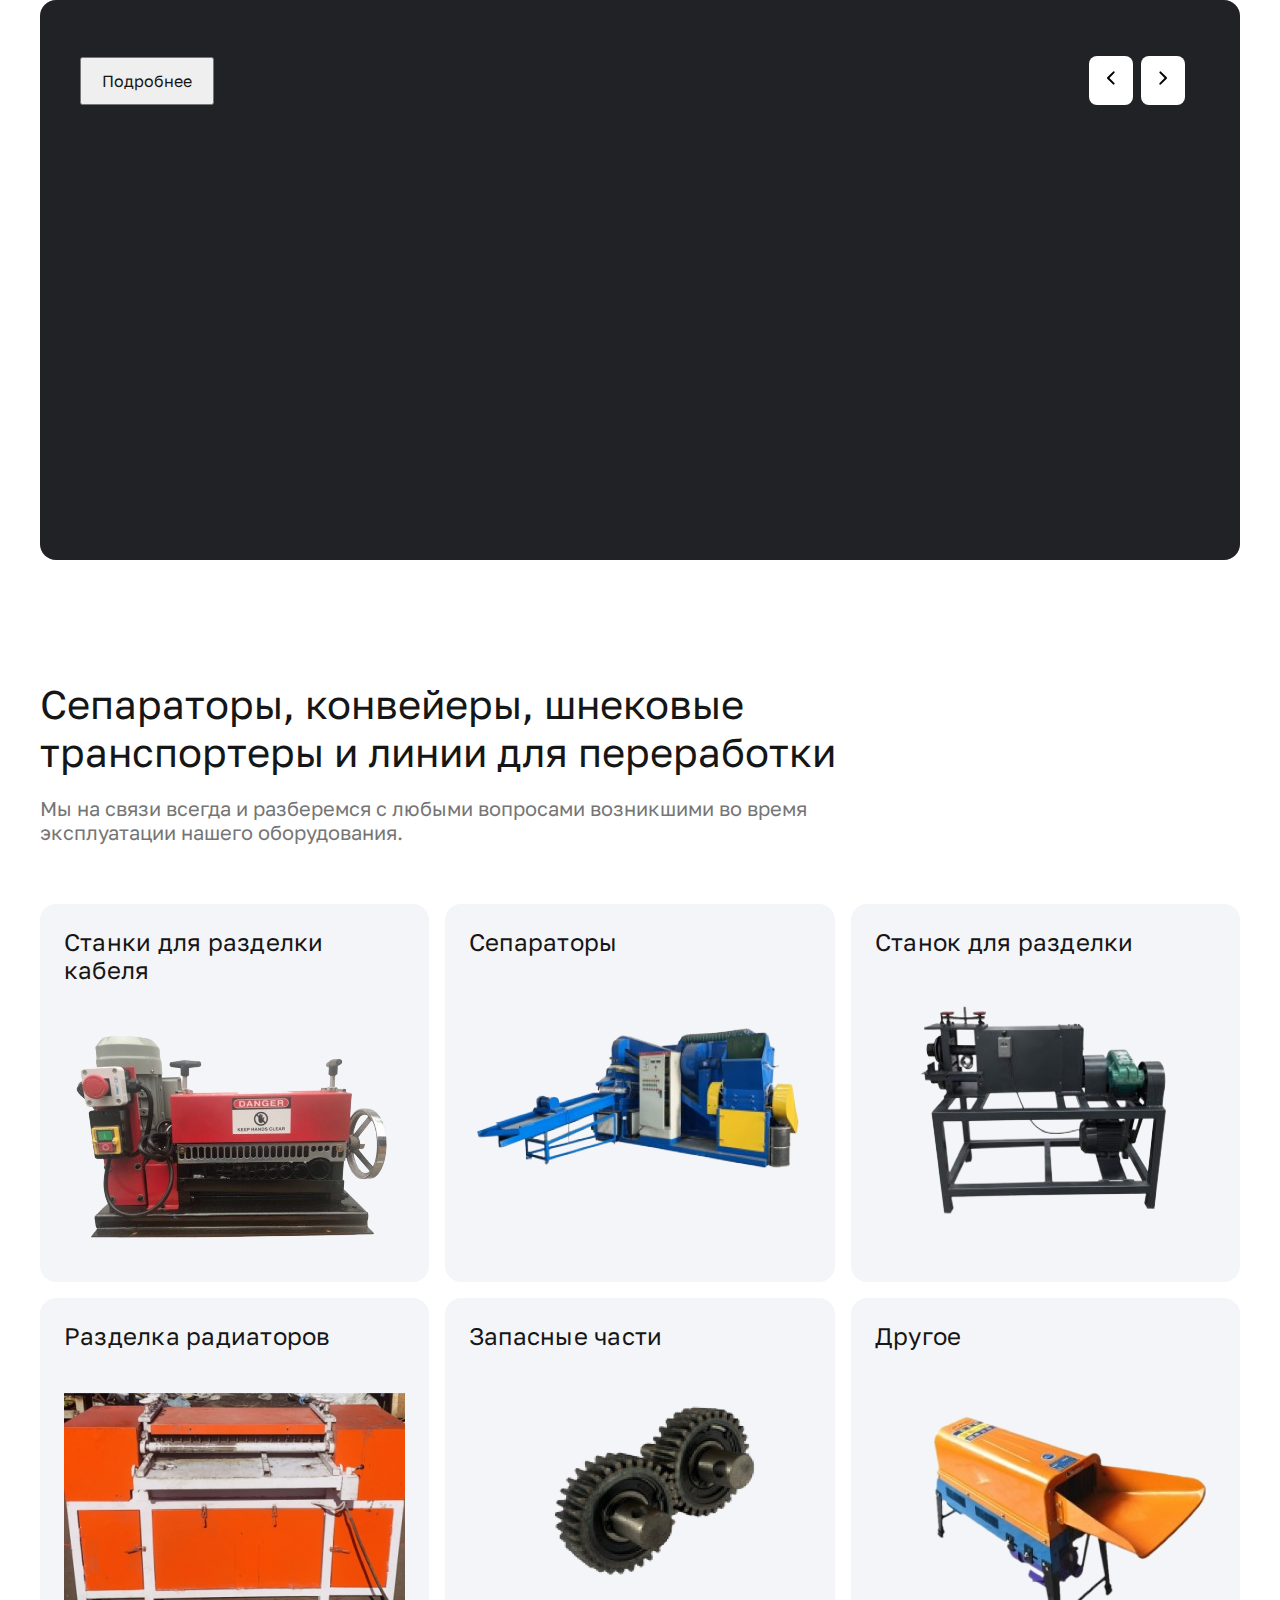
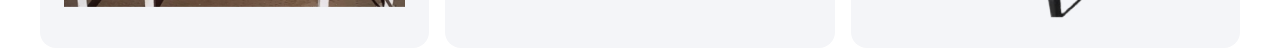
==== index.html @ 278b6eb1 "add banner and cards section" ====
<!DOCTYPE html>
<html lang="en">
  <head>
    <meta charset="UTF-8" />
    <meta name="viewport" content="width=device-width, initial-scale=1.0" />
    <link rel="stylesheet" href="./css/style.css" />
    <link
      rel="stylesheet"
      href="https://cdnjs.cloudflare.com/ajax/libs/OwlCarousel2/2.3.4/assets/owl.carousel.min.css"
      integrity="sha512-tS3S5qG0BlhnQROyJXvNjeEM4UpMXHrQfTGmbQ1gKmelCxlSEBUaxhRBj/EFTzpbP4RVSrpEikbmdJobCvhE3g=="
      crossorigin="anonymous"
      referrerpolicy="no-referrer"
    />
    <link
      rel="stylesheet"
      href="https://cdnjs.cloudflare.com/ajax/libs/OwlCarousel2/2.3.4/assets/owl.theme.default.min.css"
      integrity="sha512-sMXtMNL1zRzolHYKEujM2AqCLUR9F2C4/05cdbxjjLSRvMQIciEPCQZo++nk7go3BtSuK9kfa/s+a4f4i5pLkw=="
      crossorigin="anonymous"
      referrerpolicy="no-referrer"
    />
    <title>okoprom</title>
  </head>
  <body>
    <header></header>
    <main>
      <section>
        <div class="main_sections">
          <div class="container">
            <div class="main_section_parent">
              <div class="owl-carousel">
                <div class="main_section">
                  <div class="flex">
                    <div class="main_section_info">
                      <h1>Новый зверь для всех типов кабелей</h1>
                      <div class="diameter">
                        <p>Диаметр обработки</p>
                        <p>от 1,5 до 130мм</p>
                      </div>
                      <div class="dimension">
                        <p>Размеры</p>
                        <p>90*68*120 см</p>
                      </div>
                      <div class="power">
                        <p>Мощность</p>
                        <p>3 кВт 380 В</p>
                      </div>
                    </div>
                    <h2>209 000 ₽</h2>
                  </div>
                  <div class="main_section_img">
                    <img
                      src="./images/product/1280/4815img_3205-1960-2 1.png"
                      alt=""
                    />
                  </div>
                </div>
                <div class="main_section">
                  <div class="flex">
                    <div class="main_section_info">
                      <h1>Новый зверь для всех типов кабелей</h1>
                      <div class="diameter">
                        <p>Диаметр обработки</p>
                        <p>от 1,5 до 130мм</p>
                      </div>
                      <div class="dimension">
                        <p>Размеры</p>
                        <p>90*68*120 см</p>
                      </div>
                      <div class="power">
                        <p>Мощность</p>
                        <p>3 кВт 380 В</p>
                      </div>
                    </div>
                    <h2>209 000 ₽</h2>
                  </div>
                  <div class="main_section_img">
                    <img
                      src="./images/product/1280/4815img_3205-1960-2 1.png"
                      alt=""
                    />
                  </div>
                </div>
              </div>
              <div class="details">
                <div class="detail_btn1">
                  <button class="btn1">Подробнее</button>
                </div>
                <div class="detiail_btn2">
                  <button id="to_left" class="btn2">
                    <svg
                      xmlns="http://www.w3.org/2000/svg"
                      width="24"
                      height="24"
                      viewBox="0 0 24 24"
                    >
                      <g fill="none" fill-rule="evenodd">
                        <path
                          d="M24 0v24H0V0zM12.593 23.258l-.011.002l-.071.035l-.02.004l-.014-.004l-.071-.035c-.01-.004-.019-.001-.024.005l-.004.01l-.017.428l.005.02l.01.013l.104.074l.015.004l.012-.004l.104-.074l.012-.016l.004-.017l-.017-.427c-.002-.01-.009-.017-.017-.018m.265-.113l-.013.002l-.185.093l-.01.01l-.003.011l.018.43l.005.012l.008.007l.201.093c.012.004.023 0 .029-.008l.004-.014l-.034-.614c-.003-.012-.01-.02-.02-.022m-.715.002a.023.023 0 0 0-.027.006l-.006.014l-.034.614c0 .012.007.02.017.024l.015-.002l.201-.093l.01-.008l.004-.011l.017-.43l-.003-.012l-.01-.01z"
                        />
                        <path
                          fill="currentColor"
                          d="M8.293 12.707a1 1 0 0 1 0-1.414l5.657-5.657a1 1 0 1 1 1.414 1.414L10.414 12l4.95 4.95a1 1 0 0 1-1.414 1.414z"
                        />
                      </g>
                    </svg>
                  </button>
                  <button id="to_right" class="btn2">
                    <svg
                      xmlns="http://www.w3.org/2000/svg"
                      width="24"
                      height="24"
                      viewBox="0 0 24 24"
                    >
                      <g fill="none" fill-rule="evenodd">
                        <path
                          d="M24 0v24H0V0zM12.593 23.258l-.011.002l-.071.035l-.02.004l-.014-.004l-.071-.035c-.01-.004-.019-.001-.024.005l-.004.01l-.017.428l.005.02l.01.013l.104.074l.015.004l.012-.004l.104-.074l.012-.016l.004-.017l-.017-.427c-.002-.01-.009-.017-.017-.018m.265-.113l-.013.002l-.185.093l-.01.01l-.003.011l.018.43l.005.012l.008.007l.201.093c.012.004.023 0 .029-.008l.004-.014l-.034-.614c-.003-.012-.01-.02-.02-.022m-.715.002a.023.023 0 0 0-.027.006l-.006.014l-.034.614c0 .012.007.02.017.024l.015-.002l.201-.093l.01-.008l.004-.011l.017-.43l-.003-.012l-.01-.01z"
                        />
                        <path
                          fill="currentColor"
                          d="M15.707 11.293a1 1 0 0 1 0 1.414l-5.657 5.657a1 1 0 1 1-1.414-1.414l4.95-4.95l-4.95-4.95a1 1 0 0 1 1.414-1.414z"
                        />
                      </g>
                    </svg>
                  </button>
                </div>
              </div>
            </div>
          </div>
        </div>
      </section>
      <section>
        <div class="products_section">
          <div class="container">
            <div class="product_section">
              <div class="product_title">
                <h1>
                  Сепараторы, конвейеры, шнековые транспортеры и линии
                  для переработки
                </h1>
                <p>
                  Мы на связи всегда и разберемся с любыми вопросами возникшими
                  во время эксплуатации нашего оборудования.
                </p>
              </div>
              <div class="product_cards">
                <div class="product_card">
                  <h3>Станки для разделки кабеля</h3>
                  <img
                    src="./images/product-img1/1280/4815img_3205-1960 2.png"
                    alt=""
                  />
                </div>
                <div class="product_card">
                  <h3>Сепараторы</h3>
                  <div>
                    <img
                      src="./images/producr2img/1280/4815img_3205-1960 2.png"
                      alt=""
                    />
                  </div>
                </div>
                <div class="product_card">
                  <h3>Станок для разделки</h3>
                  <img
                    src="./images/product-img3/1280/4815img_3205-1960 2.png"
                    alt=""
                  />
                </div>
                <div class="product_card">
                  <h3>Разделка радиаторов</h3>
                  <img
                    src="./images/product-img4/1280/4815img_3205-1960 2.png"
                    alt=""
                  />
                </div>
                <div class="product_card">
                  <h3>Запасные части</h3>
                  <img
                    src="./images/product-img5/1280/4815img_3205-1960 2.png"
                    alt=""
                  />
                </div>
                <div class="product_card">
                  <h3>Другое</h3>
                  <img
                    src="./images/product-img6/1280/4815img_3205-1960 2.png"
                    alt=""
                  />
                </div>
              </div>
            </div>
          </div>
        </div>
      </section>
    </main>
    <footer></footer>
    <script src="./js/main.js"></script>
    <script
      src="https://cdnjs.cloudflare.com/ajax/libs/jquery/3.7.1/jquery.min.js"
      integrity="sha512-v2CJ7UaYy4JwqLDIrZUI/4hqeoQieOmAZNXBeQyjo21dadnwR+8ZaIJVT8EE2iyI61OV8e6M8PP2/4hpQINQ/g=="
      crossorigin="anonymous"
      referrerpolicy="no-referrer"
    ></script>

    <script
      src="https://cdnjs.cloudflare.com/ajax/libs/OwlCarousel2/2.3.4/owl.carousel.min.js"
      integrity="sha512-bPs7Ae6pVvhOSiIcyUClR7/q2OAsRiovw4vAkX+zJbw3ShAeeqezq50RIIcIURq7Oa20rW2n2q+fyXBNcU9lrw=="
      crossorigin="anonymous"
      referrerpolicy="no-referrer"
    ></script>

    <script>
      $(document).ready(function () {
        var owl = $(".owl-carousel");
        owl.owlCarousel({
          items: 1,
          loop: true,
          margin: 50,
          // autoplay: true,
          autoplayTimeout: 3000,
          autoplayHoverPause: true,
          fluidSpeed: true,
          smartSpeed: 2000,
          dots: false,
        });

        $("#to_left").click(function () {
          owl.trigger("prev.owl.carousel");
        });
        $("#to_right").click(function () {
          owl.trigger("next.owl.carousel");
        });
      });
    </script>
  </body>
</html>
---- css/style.css ----
@font-face {
  font-family: Golos;
  src: url("../fonts/GolosText-Regular.ttf");
}

* {
  padding: 0;
  margin: 0;
  box-sizing: border-box;
  font-family: Golos;
}

.container {
  max-width: 1240px;
  padding: 0 20px;
  margin: 0 auto;
}
button {
  cursor: pointer;
}
.main_section_parent {
  height: 560px;
  flex-shrink: 0;
  border-radius: 16px;
  background: var(--Background-Black, #202226);
  padding: 16px;
}
.main_section {
  display: flex;
  gap: 12px;
  justify-content: space-between;
}
.main_section_info {
  width: 450px;
  border-bottom: 1px solid #36383c;
}
.main_section_img {
  width: 576px;
  height: 420px;
  flex-shrink: 0;
  border-radius: 12px;
  background: var(--Background-White, #fff);
  display: flex;
  align-items: center;
  justify-content: center;
}
.main_section_info h1 {
  color: var(--Text-White, #fff);
  font-family: Golos;
  font-size: 40px;
  font-style: normal;
  font-weight: 400;
  line-height: 48px;
  margin-bottom: 32px;
}
.main_section_info p {
  color: var(--text-gray-dark-bg, #9f9f9f);
  font-family: Golos;
  font-size: 16px;
  font-style: normal;
  font-weight: 400;
  line-height: 20px;
}
.diameter {
  display: flex;
  justify-content: space-between;
  border-bottom: 1px solid #36383c;
  padding-bottom: 12px;
  padding-top: 12px;
}
.dimension {
  display: flex;
  justify-content: space-between;
  border-bottom: 1px solid #36383c;
  padding-bottom: 12px;
  padding-top: 12px;
}
.power {
  display: flex;
  justify-content: space-between;
  border-bottom: 1px solid #36383c;
  padding-bottom: 12px;
  padding-top: 12px;
}

.flex {
  width: 576px;
  padding-left: 24px;
}

.main_section h2 {
  border-bottom: 1px solid #36383c;
  color: #fff;
  font-feature-settings: "liga" off;
  font-family: Golos;
  font-size: 24px;
  font-style: normal;
  font-weight: 400;
  line-height: 28px;
  letter-spacing: 0.24px;
  margin-top: 88px;
  padding-bottom: 32px;
}
.details {
  display: flex;
  justify-content: space-between;
  align-items: center;
  margin-top: 40px;
}
.detail_btn1 {
  padding-left: 24px;
}
.btn1 {
  padding: 12px 20px;
  color: var(--Text-Black, #161616);
  font-family: Golos;
  font-size: 16px;
  font-style: normal;
  font-weight: 400;
  line-height: 20px;
}
.detiail_btn2 {
  display: flex;
  padding-right: 39px;
  gap: 8px;
}
.btn2 {
  padding: 10px;
  font-size: 24px;
  border-radius: 8px;
  background: var(--Background-White, #fff);
  border: none;
}
.product_title {
  width: 852px;
  margin-top: 120px;
}
.product_title h1 {
  color: var(--Text-Black, #161616);
  font-family: Golos;
  font-size: 40px;
  font-style: normal;
  font-weight: 400;
  line-height: 48px;
  padding-bottom: 20px;
}
.product_title p {
  color: var(--text-gray-light-bg, #757575);
  font-family: Golos;
  font-size: 20px;
  font-style: normal;
  font-weight: 400;
  line-height: 24px;
}
.product_cards {
  display: grid;
  grid-template-columns: 1fr 1fr 1fr;
  gap: 16px;
  margin-top: 60px;
}
.product_card {
  /* width: 389px; */
  /* height: 384px; */
  flex-shrink: 0;
  border-radius: 16px;
  background: var(--Background-Gray, #f4f5f8);
  padding: 24px;
}
.product_card h3 {
  color: var(--Text-Black, #161616);
  font-feature-settings: "liga" off;
  font-family: Golos;
  font-size: 24px;
  font-style: normal;
  font-weight: 400;
  line-height: 28px;
  letter-spacing: 0.24px;
  margin-bottom: 30px;
}
.product_card div {
  display: flex;
  justify-content: center;
  align-items: center;
}
@media (max-width: 1024px) {
  .container {
    width: 994px;
    margin: 0 auto;
  }
  .main_section_img {
    width: 320px;
    height: 388px;
    flex-shrink: 0;
  }
  .main_section_img img {
    width: 100%;
    padding: 90px 12px;
  }
  .product_card {
    /* width: 304px; */
    /* height: 356px; */
    flex-shrink: 0;
  }
  .product_card h3 {
    height: 100px;
  }
  .product_card img {
    width: 256px;

    /* height: 180px; */
    flex-shrink: 0;
  }
  .product_title {
    /* width: 624px; */
  }
}
@media (max-width: 768px) {
  .container {
    width: 624px;
  }
  .main_section_parent {
    height: 916px;
    flex-shrink: 0;
  }
  .main_section {
    flex-direction: column-reverse;
  }
  .main_section_img {
    width: 100%;
    padding: 20px;
    flex-shrink: 0;
  }
  .main_section_img img {
    width: 100%;
  }
  .details {
    margin-top: 20px;
  }
  .product_cards {
    grid-template-columns: 1fr 1fr;
  }
  .product_title {
    width: 100%;
  }
}
@media (max-width: 576px) {
  .container {
    width: 100%;
  }
  .main_section_parent {
    height: 916px;
    flex-shrink: 0;
  }
  .main_section {
    flex-direction: column-reverse;
  }
  .main_section_img {
    width: 100%;
    padding: 20px;
    flex-shrink: 0;
  }
  .main_section_img img {
    width: 100%;
  }
  .details {
    margin-top: 20px;
  }
  .product_cards {
    grid-template-columns: 1fr 1fr;
  }
  .product_title {
    width: 100%;
  }
  .product_card {
    width: 100%;
  }
  .product_card h3 {
    flex-shrink: 0;
  }
  .product_card img {
    flex-shrink: 0;
    width: 75%;
  }
}
@media (max-width: 380px) {
  .product_cards {
    grid-template-columns: 1fr;
  }
  .product_card img {
    margin: 0 auto;
    display: block;
  }
  .product_title h1 {
    font-size: 24px;
    line-height: 28px;
  }
  .product_title p {
    font-size: 14px;
    line-height: 16px;
  }
  .main_section_info h1 {
    font-size: 24px;
    line-height: 28px;
  }
  .main_section_info p {
    font-size: 12px;
    line-height: 20px;
  }
  .main_section_parent {
    height: unset;
  }
  .flex {
    width: 100%;
    padding: 0;
  }
  .main_section_img {
    height: unset;
    padding: 8px;
  }
  .main_section_img img {
    padding: 0px;
  }
  .main_section_info {
    width: 100%;
  }
  .detail_btn1,
  .detiail_btn2 {
    padding: 0;
  }
  .detail_btn1 button {
    font-size: 14px;
  }
  .detail_btn2 svg {
    width: 14px;
    height: 14px;
  }
}
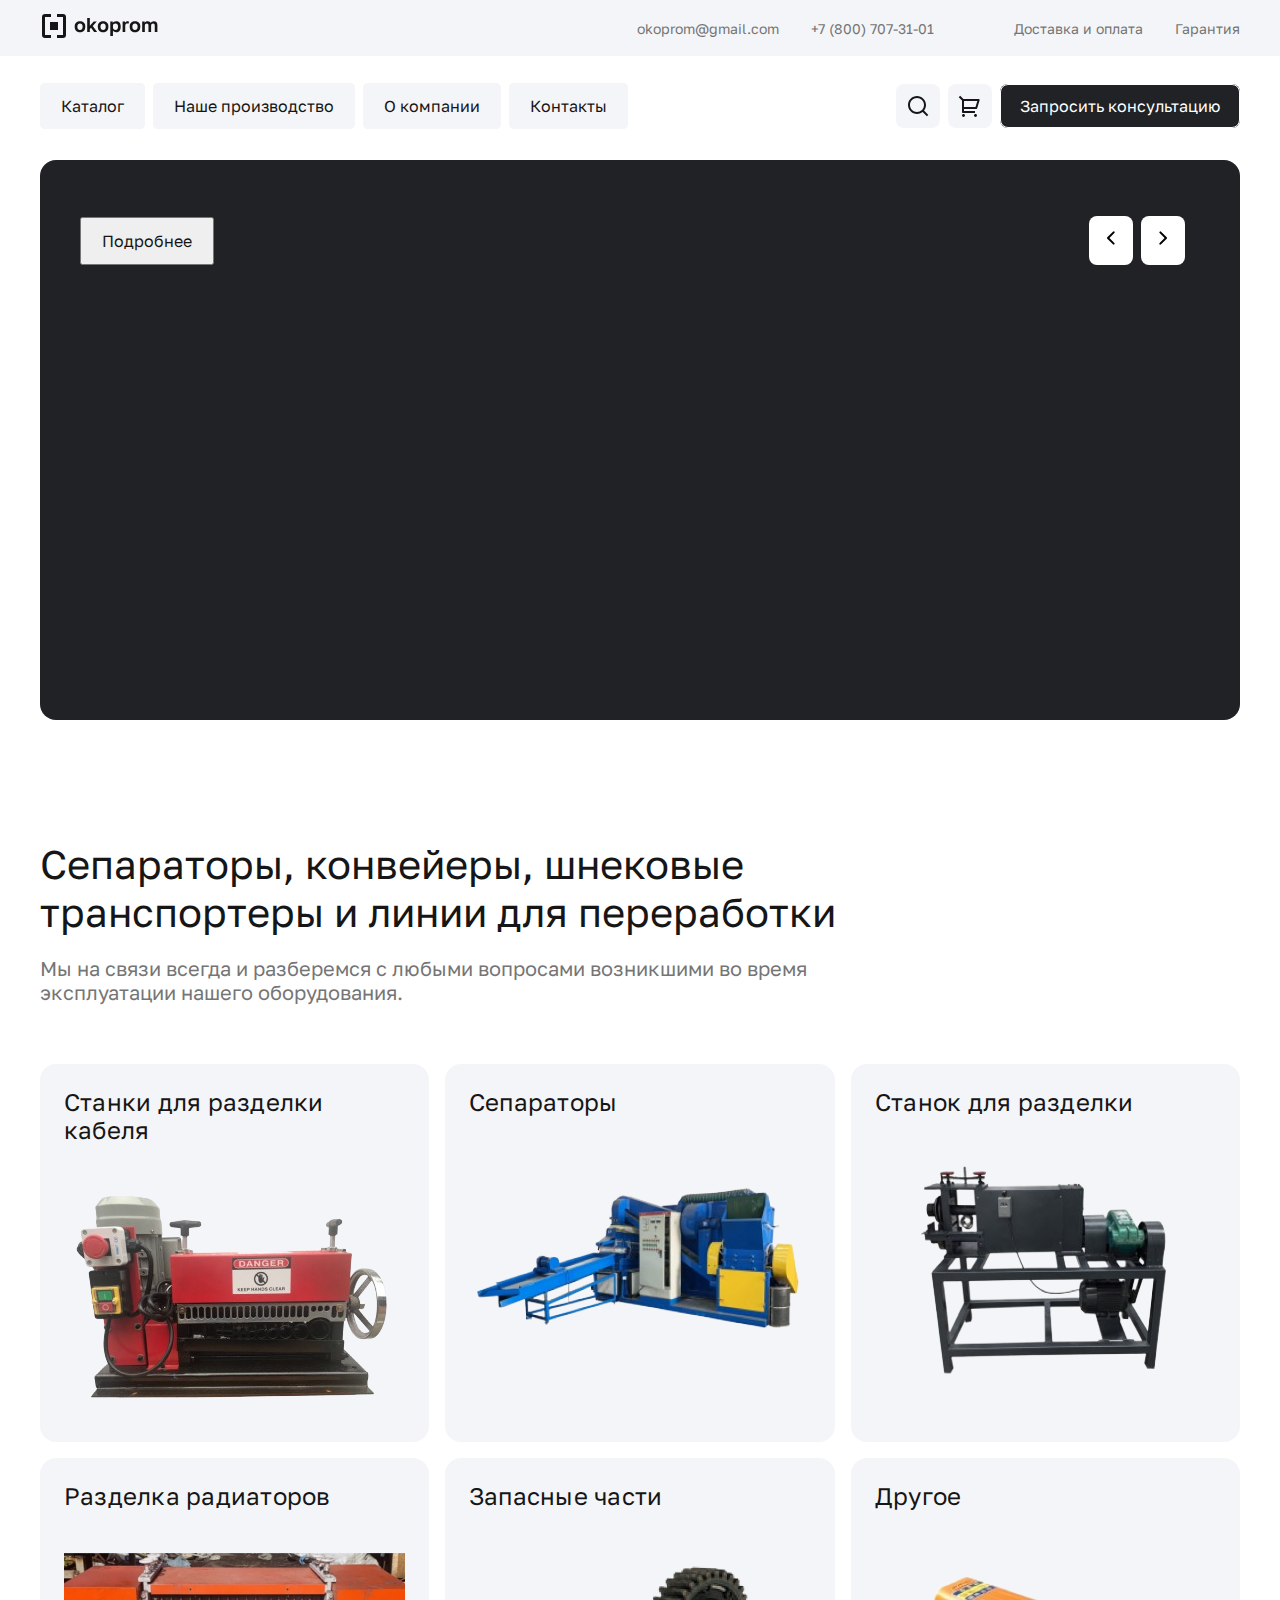
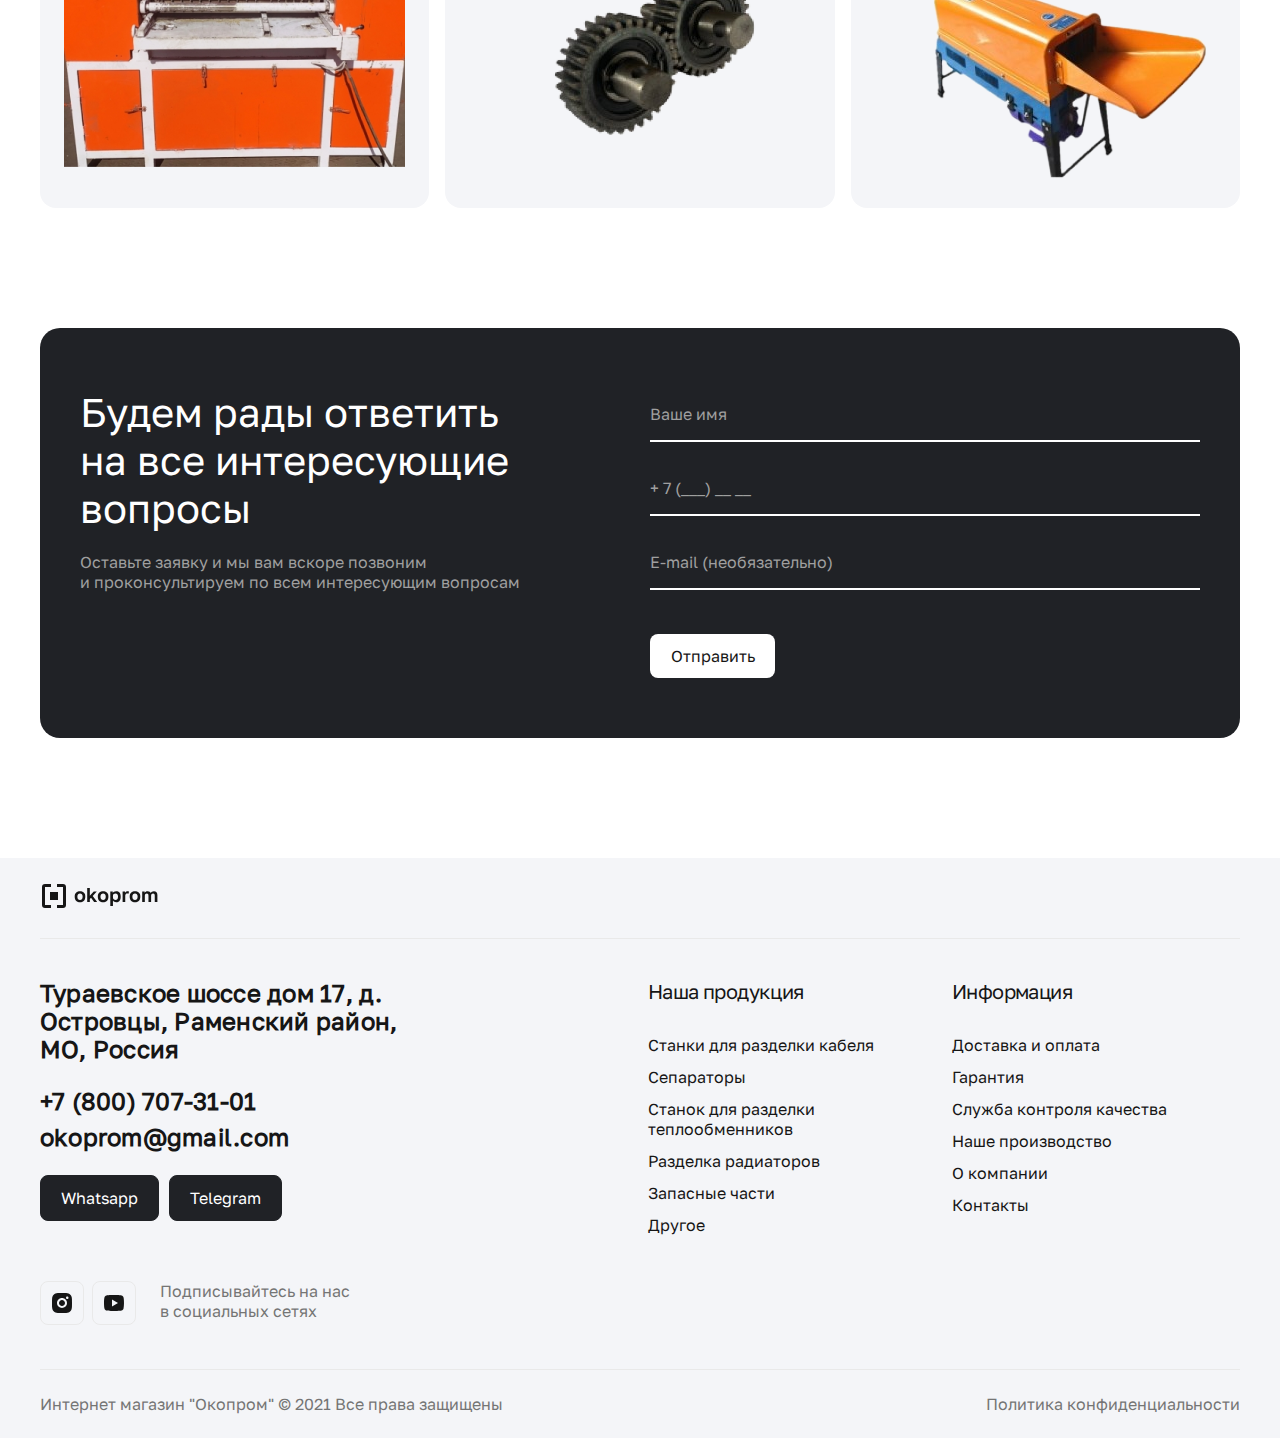
==== commit 606423cd: "add banner and cards section" ====
--- a/index.html
+++ b/index.html
@@ -21,7 +21,165 @@
     <title>okoprom</title>
   </head>
   <body>
-    <header></header>
+    <header>
+      <nav class="header-nav-top">
+        <div class="container">
+          <nav class="header-navTop-content">
+            <div class="header-nav-top-left">
+              <a href="./index.html"
+                ><img
+                  src="./images/header-and-footer-images/header-site-icon.svg"
+                  alt="Site Icon"
+              /></a>
+            </div>
+            <div class="header-nav-top-right">
+              <ul class="navTop-contacts-list">
+                <li class="navTop-listItem">
+                  <a href="./pages/contact.html" class="navTop-listItem-link"
+                    >okoprom@gmail.com</a
+                  >
+                </li>
+                <li class="navTop-listItem">
+                  <a href="./pages/contact.html" class="navTop-listItem-link"
+                    >+7 (800) 707-31-01</a
+                  >
+                </li>
+              </ul>
+              <ul class="navTop-delivery-list">
+                <li class="navTop-listItem">
+                  <a
+                    href="./pages/delivery.html"
+                    class="navTop-listItem-link navTop-listItem-link-respon"
+                    >Доставка и оплата</a
+                  >
+                </li>
+                <li class="navTop-listItem">
+                  <a
+                    href="./pages/garantuee.html"
+                    class="navTop-listItem-link navTop-listItem-link-respon"
+                    >Гарантия</a
+                  >
+                </li>
+              </ul>
+            </div>
+          </nav>
+        </div>
+      </nav>
+      <ul class="navTop-delivery-list-change">
+        <li class="navTop-listItem">
+          <a
+            href="./pages/delivery.html"
+            class="navTop-listItem-link navTop-listItem-link-respon"
+            >Доставка и оплата</a
+          >
+        </li>
+        <li class="navTop-listItem">
+          <a
+            href="./pages/garantuee.html"
+            class="navTop-listItem-link navTop-listItem-link-respon"
+            >Гарантия</a
+          >
+        </li>
+      </ul>
+      <nav class="header-nav-bottom">
+        <div class="container">
+          <nav class="header-navBottom-content">
+            <div class="navBottom-list">
+              <li class="navBottom-listItem">
+                <a href="./pages/catalog.html" class="navBottom-listItem-link"
+                  >Каталог</a
+                >
+              </li>
+              <li class="navBottom-listItem">
+                <a href="./pages/product.html" class="navBottom-listItem-link"
+                  >Наше производство</a
+                >
+              </li>
+              <li class="navBottom-listItem">
+                <a href="./pages/about.html" class="navBottom-listItem-link"
+                  >О компании</a
+                >
+              </li>
+              <li class="navBottom-listItem">
+                <a href="./pages/contact.html" class="navBottom-listItem-link"
+                  >Контакты</a
+                >
+              </li>
+            </div>
+            <div class="header-nav-bottom-right">
+              <div class="header-bottom-icon">
+                <svg
+                  width="24"
+                  height="24"
+                  viewBox="0 0 24 24"
+                  fill="none"
+                  xmlns="http://www.w3.org/2000/svg"
+                >
+                  <g clip-path="url(#clip0_7606_385)">
+                    <path
+                      d="M18.031 16.617L22.314 20.899L20.899 22.314L16.617 18.031C15.0237 19.3082 13.042 20.0029 11 20C6.032 20 2 15.968 2 11C2 6.032 6.032 2 11 2C15.968 2 20 6.032 20 11C20.0029 13.042 19.3082 15.0237 18.031 16.617ZM16.025 15.875C17.2941 14.5699 18.0029 12.8204 18 11C18 7.132 14.867 4 11 4C7.132 4 4 7.132 4 11C4 14.867 7.132 18 11 18C12.8204 18.0029 14.5699 17.2941 15.875 16.025L16.025 15.875Z"
+                      fill="#161616"
+                    />
+                  </g>
+                  <defs>
+                    <clipPath id="clip0_7606_385">
+                      <rect width="24" height="24" fill="white" />
+                    </clipPath>
+                  </defs>
+                </svg>
+              </div>
+              <div class="header-bottom-icon">
+                <svg
+                  width="24"
+                  height="24"
+                  viewBox="0 0 24 24"
+                  fill="none"
+                  xmlns="http://www.w3.org/2000/svg"
+                >
+                  <g clip-path="url(#clip0_7606_380)">
+                    <path
+                      d="M3.99984 6.41481L0.756836 3.17281L2.17184 1.75781L5.41384 5.00081H20.6558C20.8117 5.0008 20.9654 5.03723 21.1047 5.10718C21.244 5.17713 21.365 5.27868 21.4581 5.40371C21.5511 5.52874 21.6137 5.6738 21.6407 5.8273C21.6678 5.9808 21.6586 6.1385 21.6138 6.28781L19.2138 14.2878C19.1521 14.4939 19.0255 14.6746 18.853 14.803C18.6804 14.9315 18.471 15.0008 18.2558 15.0008H5.99984V17.0008H16.9998V19.0008H4.99984C4.73462 19.0008 4.48027 18.8955 4.29273 18.7079C4.10519 18.5204 3.99984 18.266 3.99984 18.0008V6.41481ZM5.99984 7.00081V13.0008H17.5118L19.3118 7.00081H5.99984ZM5.49984 23.0008C5.10201 23.0008 4.72048 22.8428 4.43918 22.5615C4.15787 22.2802 3.99984 21.8986 3.99984 21.5008C3.99984 21.103 4.15787 20.7215 4.43918 20.4402C4.72048 20.1588 5.10201 20.0008 5.49984 20.0008C5.89766 20.0008 6.27919 20.1588 6.5605 20.4402C6.8418 20.7215 6.99984 21.103 6.99984 21.5008C6.99984 21.8986 6.8418 22.2802 6.5605 22.5615C6.27919 22.8428 5.89766 23.0008 5.49984 23.0008ZM17.4998 23.0008C17.102 23.0008 16.7205 22.8428 16.4392 22.5615C16.1579 22.2802 15.9998 21.8986 15.9998 21.5008C15.9998 21.103 16.1579 20.7215 16.4392 20.4402C16.7205 20.1588 17.102 20.0008 17.4998 20.0008C17.8977 20.0008 18.2792 20.1588 18.5605 20.4402C18.8418 20.7215 18.9998 21.103 18.9998 21.5008C18.9998 21.8986 18.8418 22.2802 18.5605 22.5615C18.2792 22.8428 17.8977 23.0008 17.4998 23.0008Z"
+                      fill="#161616"
+                    />
+                  </g>
+                  <defs>
+                    <clipPath id="clip0_7606_380">
+                      <rect width="24" height="24" fill="white" />
+                    </clipPath>
+                  </defs>
+                </svg>
+              </div>
+              <div class="oddelno-btn">
+                <a href="#" class="header-navBottom-link"
+                  >Запросить консультацию</a
+                >
+              </div>
+            </div>
+            <div class="menu-btn">
+              <svg
+                width="24"
+                height="24"
+                viewBox="0 0 24 24"
+                fill="none"
+                xmlns="http://www.w3.org/2000/svg"
+              >
+                <g clip-path="url(#clip0_7606_1771)">
+                  <path
+                    d="M3 4H21V6H3V4ZM3 11H21V13H3V11ZM3 18H21V20H3V18Z"
+                    fill="#161616"
+                  />
+                </g>
+                <defs>
+                  <clipPath id="clip0_7606_1771">
+                    <rect width="24" height="24" fill="white" />
+                  </clipPath>
+                </defs>
+              </svg>
+            </div>
+          </nav>
+        </div>
+      </nav>
+    </header>
     <main>
       <section>
         <div class="main_sections">
@@ -193,7 +351,203 @@
         </div>
       </section>
     </main>
-    <footer></footer>
+
+    <footer>
+      <div class="footer-top">
+        <div class="container">
+          <div class="footer-top-content">
+            <div class="footer-top-left">
+              <h1 class="footer-top-heading">
+                Будем рады ответить на все интересующие вопросы
+              </h1>
+              <p class="footer-top-desc">
+                Оставьте заявку и мы вам вскоре позвоним и проконсультируем по
+                всем интересующим вопросам
+              </p>
+            </div>
+            <form class="footer-top-right">
+              <input type="text" name="name" placeholder="Ваше имя" />
+              <input type="tel" name="phone" placeholder="+ 7 (___) __ __" />
+              <input
+                type="email"
+                name="email"
+                placeholder="E-mail (необязательно)"
+              />
+              <button class="footer-top-submitBtn">Отправить</button>
+            </form>
+          </div>
+        </div>
+      </div>
+      <div class="footer-bottom">
+        <div class="container">
+          <div class="footer-bottom-content">
+            <div class="footer-bottom-firstPart">
+              <img
+                src="./images/header-and-footer-images/footer-site-icon.svg"
+                alt="Site Icon"
+              />
+              <div class="footer-hr-line"></div>
+            </div>
+            <div class="footer-bottom-secondPart">
+              <div class="footer-bottom-secondPart-left">
+                <h3 class="footer-bottom-secondPart-adress">
+                  Тураевское шоссе дом 17, д. Островцы, Раменский район, МО,
+                  Россия
+                </h3>
+                <div class="footer-bottom-secondPart-contact">
+                  <p class="footer-bottom-secondPart-contact-content">
+                    +7 (800) 707-31-01
+                  </p>
+                  <p class="footer-bottom-secondPart-contact-content">
+                    okoprom@gmail.com
+                  </p>
+                </div>
+                <div class="footer-bottom-secondPart-massengers">
+                  <a
+                    href="https://web.whatsapp.com/"
+                    target="_blank"
+                    class="footer-bottom-massenger"
+                    >Whatsapp</a
+                  >
+                  <a
+                    href="https://telegram.org/"
+                    target="_blank"
+                    class="footer-bottom-massenger"
+                    >Telegram</a
+                  >
+                </div>
+                <div class="footer-bottom-secondPart-socials">
+                  <div class="footer-bottom-secondPart-socials-icons">
+                    <a href="https://www.instagram.com/">
+                      <img
+                        src="./images/header-and-footer-images/footer-instagram-icon.svg"
+                        alt="Footer Instagram Icon"
+                      />
+                    </a>
+                    <a href="https://www.youtube.com/">
+                      <img
+                        src="./images/header-and-footer-images/footer-youtube-icon.svg"
+                        alt="Footer Youtube Icon"
+                      />
+                    </a>
+                  </div>
+                  <p class="footer-bottom-secondPart-socials-desc">
+                    Подписывайтесь на нас <br />
+                    в социальных сетях
+                  </p>
+                </div>
+              </div>
+              <div class="footer-bottom-secondPart-right">
+                <ul class="footer-bottom-secondPart-right-list">
+                  <h3 class="footer-bottom-secondPart-right-listHeading">
+                    Наша продукция
+                  </h3>
+                  <li class="footer-bottom-secondPart-right-listItem">
+                    <a
+                      href=""
+                      class="footer-bottom-secondPart-right-listItem-link"
+                      >Станки для разделки кабеля</a
+                    >
+                  </li>
+                  <li class="footer-bottom-secondPart-right-listItem">
+                    <a
+                      href=""
+                      class="footer-bottom-secondPart-right-listItem-link"
+                      >Сепараторы</a
+                    >
+                  </li>
+                  <li class="footer-bottom-secondPart-right-listItem">
+                    <a
+                      href=""
+                      class="footer-bottom-secondPart-right-listItem-link"
+                      >Станок для разделки <br class="brin" />
+                      теплообменников</a
+                    >
+                  </li>
+                  <li class="footer-bottom-secondPart-right-listItem">
+                    <a
+                      href=""
+                      class="footer-bottom-secondPart-right-listItem-link"
+                      >Разделка радиаторов</a
+                    >
+                  </li>
+                  <li class="footer-bottom-secondPart-right-listItem">
+                    <a
+                      href=""
+                      class="footer-bottom-secondPart-right-listItem-link"
+                      >Запасные части</a
+                    >
+                  </li>
+                  <li class="footer-bottom-secondPart-right-listItem">
+                    <a
+                      href=""
+                      class="footer-bottom-secondPart-right-listItem-link"
+                      >Другое</a
+                    >
+                  </li>
+                </ul>
+                <ul class="footer-bottom-secondPart-right-list">
+                  <h3 class="footer-bottom-secondPart-right-listHeading">
+                    Информация
+                  </h3>
+                  <li class="footer-bottom-secondPart-right-listItem">
+                    <a
+                      href="./pages/delivery.html"
+                      class="footer-bottom-secondPart-right-listItem-link"
+                      >Доставка и оплата</a
+                    >
+                  </li>
+                  <li class="footer-bottom-secondPart-right-listItem">
+                    <a
+                      href="./pages/garantuee.html"
+                      class="footer-bottom-secondPart-right-listItem-link"
+                      >Гарантия</a
+                    >
+                  </li>
+                  <li class="footer-bottom-secondPart-right-listItem">
+                    <a
+                      href="./pages/catalog.html"
+                      class="footer-bottom-secondPart-right-listItem-link"
+                      >Служба контроля качества</a
+                    >
+                  </li>
+                  <li class="footer-bottom-secondPart-right-listItem">
+                    <a
+                      href="./pages/product.html"
+                      class="footer-bottom-secondPart-right-listItem-link"
+                      >Наше производство</a
+                    >
+                  </li>
+                  <li class="footer-bottom-secondPart-right-listItem">
+                    <a
+                      href="./pages/about.html"
+                      class="footer-bottom-secondPart-right-listItem-link"
+                      >О компании</a
+                    >
+                  </li>
+                  <li class="footer-bottom-secondPart-right-listItem">
+                    <a
+                      href="./pages/contact.html"
+                      class="footer-bottom-secondPart-right-listItem-link"
+                      >Контакты</a
+                    >
+                  </li>
+                </ul>
+              </div>
+            </div>
+            <div class="footer-hr-line2"></div>
+            <div class="footer-bottom-lastPart">
+              <p class="footer-bottom-lastPart-content">
+                Интернет магазин "Окопром" © 2021 Все права защищены
+              </p>
+              <p class="footer-bottom-lastPart-content">
+                Политика конфиденциальности
+              </p>
+            </div>
+          </div>
+        </div>
+      </div>
+    </footer>
     <script src="./js/main.js"></script>
     <script
       src="https://cdnjs.cloudflare.com/ajax/libs/jquery/3.7.1/jquery.min.js"
--- a/css/style.css
+++ b/css/style.css
@@ -19,6 +19,7 @@
   cursor: pointer;
 }
 .main_section_parent {
+  margin-top: 32px;
   height: 560px;
   flex-shrink: 0;
   border-radius: 16px;
@@ -335,3 +336,574 @@
     height: 14px;
   }
 }
+/* HEADER ///////////////////////////////////////////////////////////////// */
+
+header {
+  position: relative;
+}
+
+.navTop-delivery-list-change {
+  display: none;
+}
+
+.header-nav-top {
+  position: fixed;
+  z-index: 100;
+  left: 0;
+  right: 0;
+  padding: 12px 0;
+  background: #f4f5f8;
+}
+
+.header-navTop-content {
+  display: flex;
+  justify-content: space-between;
+  align-items: center;
+  position: relative;
+}
+
+.header-nav-top-right {
+  display: flex;
+  gap: 80px;
+}
+
+.navTop-contacts-list {
+  list-style-type: none;
+  display: flex;
+  gap: 32px;
+}
+
+.navTop-delivery-list {
+  list-style-type: none;
+  display: flex;
+  gap: 32px;
+}
+
+.navTop-listItem-link {
+  color: #757575;
+  font-size: 14px;
+  font-weight: 400;
+  line-height: 16px;
+  text-decoration: none;
+}
+.navTop-listItem-link:hover {
+  color: #161616;
+  transition: 0.5s;
+}
+
+.header-nav-bottom {
+  padding-top: 84px;
+  transition: 0.2s;
+}
+
+.header-navBottom-content {
+  display: flex;
+  align-items: center;
+  justify-content: space-between;
+}
+
+.navBottom-list {
+  display: flex;
+  list-style-type: none;
+  gap: 8px;
+}
+
+.navBottom-listItem-link {
+  padding: 12px 20px;
+  background: #f4f5f8;
+  border-radius: 5px;
+  color: #161616;
+  font-size: 16px;
+  font-weight: 400;
+  line-height: 20px;
+  text-decoration: none;
+  border: 1px solid #f4f5f8;
+}
+.navBottom-listItem-link:hover {
+  border: 1px solid #161616;
+  color: black;
+  transition: 0.3s;
+}
+
+.header-nav-bottom-right {
+  display: flex;
+  align-items: center;
+  gap: 8px;
+}
+
+.header-bottom-icon {
+  padding: 10px 10px 6px 10px;
+  border-radius: 8px;
+  background: #f4f5f8;
+  cursor: pointer;
+}
+
+.header-navBottom-link {
+  padding: 11px 19px;
+  border-radius: 8px;
+  background: #202226;
+  text-decoration: none;
+  border: 1px solid #fff;
+  color: #fff;
+  font-size: 16px;
+  font-weight: 400;
+  line-height: 20px;
+}
+.header-navBottom-link:hover {
+  color: #202226;
+  background: #fff;
+  border: 1px solid #202226;
+  transition: 0.3s;
+}
+
+.menu-btn {
+  padding: 10px 10px 6px 10px;
+  border-radius: 8px;
+  background: #f4f5f8;
+  cursor: pointer;
+  display: none;
+}
+
+/* HEADER MEDIA QUERIES //////////////////////////////////////////// */
+
+@media (max-width: 1024px) {
+  .header-nav-bottom {
+    padding-top: 96px;
+  }
+
+  .header-navBottom-content {
+    flex-direction: column;
+    align-items: start;
+    gap: 20px;
+  }
+
+  .header-nav-top-right {
+    gap: 40px;
+  }
+}
+
+@media (max-width: 768px) {
+  .navTop-contacts-list {
+    flex-direction: column;
+    gap: 12px;
+  }
+
+  .navTop-delivery-list {
+    flex-direction: column;
+    gap: 12px;
+  }
+
+  .header-nav-top-right {
+    gap: 70px;
+  }
+
+  .header-nav-bottom {
+    padding-top: 116px;
+  }
+}
+
+@media (max-width: 624px) {
+  .menu-btn {
+    display: block;
+  }
+
+  .navBottom-list {
+    display: none;
+  }
+
+  .oddelno-btn {
+    display: none;
+  }
+
+  .navTop-delivery-list {
+    display: none;
+  }
+
+  .header-navBottom-content {
+    display: flex;
+    flex-direction: row;
+    align-items: center;
+    justify-content: space-between;
+  }
+
+  .menu-opened .navBottom-list {
+    width: 100%;
+    display: block;
+    display: flex;
+    align-items: center;
+    flex-direction: column;
+    gap: 40px;
+    position: absolute;
+    left: 0;
+    right: 0;
+    z-index: 10;
+    bottom: -280px;
+  }
+
+  .menu-opened .navTop-delivery-list-change {
+    width: 100%;
+    display: block;
+    display: flex;
+    flex-direction: column;
+    align-items: center;
+    gap: 40px;
+    position: absolute;
+    left: 0;
+    right: 0;
+    bottom: -400px;
+    list-style-type: none;
+  }
+
+  .menu-opened .navTop-listItem-link-respon {
+    padding: 12px 20px;
+    background: #f4f5f8;
+    border-radius: 5px;
+    color: #161616;
+    font-size: 16px;
+    font-weight: 400;
+    line-height: 20px;
+    text-decoration: none;
+    border: 1px solid #f4f5f8;
+  }
+  .menu-opened .navTop-listItem-link-respon:hover {
+    border: 1px solid #161616;
+    color: black;
+    transition: 0.3s;
+  }
+
+  .menu-opened .oddelno-btn {
+    display: block;
+    position: absolute;
+    margin: 0 auto;
+  }
+
+  .menu-opened .header-bottom-icon {
+    display: none;
+  }
+
+  .menu-opened .header-navBottom-link {
+    font-size: 14px;
+  }
+
+  .menu-opened .header-nav-bottom {
+    margin-bottom: 470px;
+  }
+}
+
+/* END HEADER ///////////////////////////////////////////////// */
+
+/* FOOTER //////////////////////////////////////////////////// */
+
+.footer-top {
+  margin: 120px 0;
+}
+
+.footer-top-content {
+  background: #202226;
+  border-radius: 20px;
+  padding: 60px 40px;
+  display: flex;
+  justify-content: space-between;
+}
+
+.footer-top-left {
+  max-width: 450px;
+  display: flex;
+  flex-direction: column;
+  gap: 20px;
+}
+
+.footer-top-right {
+  max-width: 550px;
+  width: 100%;
+  display: flex;
+  flex-direction: column;
+  gap: 20px;
+}
+
+.footer-top-heading {
+  color: #fff;
+  font-size: 40px;
+  font-weight: 400;
+  line-height: 48px;
+}
+
+.footer-top-desc {
+  color: #9f9f9f;
+  font-size: 16px;
+  font-weight: 400;
+  line-height: 20px;
+}
+
+.footer-top-right input {
+  width: 100%;
+  outline: none;
+  border: none;
+  border-bottom: 2px solid #fff;
+  background: none;
+  color: #fff;
+  font-size: 16px;
+  font-weight: 400;
+  line-height: 20px;
+  padding: 16px 0;
+}
+.footer-top-right input::placeholder {
+  color: #9f9f9f;
+}
+
+.footer-top-submitBtn {
+  width: 125px;
+  padding: 12px 0;
+  border-radius: 8px;
+  border: none;
+  color: #161616;
+  font-size: 16px;
+  font-weight: 400;
+  line-height: 20px;
+  background: #fff;
+  cursor: pointer;
+  margin-top: 24px;
+}
+.footer-top-submitBtn:hover {
+  color: #fff;
+  background: #161616;
+  transition: 0.3s;
+}
+
+/* FOOTER TOP MEDIA QUERIES */
+
+@media (max-width: 768px) {
+  .footer-top-content {
+    flex-direction: column;
+    gap: 40px;
+  }
+}
+
+@media (max-width: 768px) {
+  .footer-top-heading {
+    font-size: 28px;
+    line-height: 28px;
+  }
+
+  .footer-top-desc {
+    font-size: 14px;
+  }
+}
+
+/* FOOTER BOTTOM /////////////////////// */
+
+.footer-bottom {
+  background: #f4f5f8;
+  padding: 24px 0;
+}
+
+.footer-hr-line {
+  margin-top: 24px;
+  margin-bottom: 40px;
+  width: 100%;
+  height: 1px;
+  background: #e9e9e9;
+}
+
+.footer-bottom-secondPart {
+  display: flex;
+  justify-content: space-between;
+}
+
+.footer-bottom-secondPart-left {
+  max-width: 390px;
+  display: flex;
+  flex-direction: column;
+  gap: 24px;
+  margin-bottom: 16px;
+}
+
+.footer-bottom-secondPart-adress {
+  color: #161616;
+  font-size: 24px;
+  font-weight: 400;
+  line-height: 28px;
+  letter-spacing: 0.24px;
+  font-weight: 600;
+}
+
+.footer-bottom-secondPart-contact {
+  display: flex;
+  flex-direction: column;
+  gap: 8px;
+}
+
+.footer-bottom-secondPart-contact-content {
+  color: #161616;
+  font-size: 24px;
+  font-weight: 600;
+  line-height: 28px;
+  letter-spacing: 0.24px;
+}
+
+.footer-bottom-secondPart-massengers {
+  display: flex;
+  gap: 10px;
+  margin-bottom: 36px;
+}
+
+.footer-bottom-massenger {
+  padding: 12px 20px;
+  border-radius: 8px;
+  background: #202226;
+  border: 1px solid #202226;
+  color: #fff;
+  font-size: 16px;
+  font-weight: 400;
+  line-height: 20px;
+  text-decoration: none;
+}
+.footer-bottom-massenger:hover {
+  background: #fff;
+  color: #202226;
+  transition: 0.3s;
+}
+
+.footer-bottom-secondPart-socials {
+  display: flex;
+  gap: 24px;
+}
+
+.footer-bottom-secondPart-socials-icons {
+  display: flex;
+  gap: 8px;
+}
+
+.footer-bottom-secondPart-socials-desc {
+  color: #757575;
+  font-size: 16px;
+  font-weight: 400;
+  line-height: 20px;
+}
+
+.footer-bottom-secondPart-right {
+  display: flex;
+  gap: 16px;
+}
+
+.footer-bottom-secondPart-right-list {
+  list-style-type: none;
+  display: flex;
+  flex-direction: column;
+  gap: 12px;
+  width: 288px;
+}
+
+.footer-bottom-secondPart-right-listHeading {
+  margin-bottom: 20px;
+  color: #161616;
+  font-size: 20px;
+  font-weight: 400;
+  line-height: 24px;
+  letter-spacing: -0.6px;
+}
+
+.footer-bottom-secondPart-right-listItem-link {
+  color: #161616;
+  font-size: 16px;
+  font-weight: 400;
+  line-height: 20px;
+  text-decoration: none;
+}
+.footer-bottom-secondPart-right-listItem-link:hover {
+  color: #757575;
+  transition: 0.3s;
+}
+
+.footer-hr-line2 {
+  margin-top: 24px;
+  margin-bottom: 24px;
+  width: 100%;
+  height: 1px;
+  background: #e9e9e9;
+}
+
+.footer-bottom-lastPart {
+  display: flex;
+  justify-content: space-between;
+}
+
+.footer-bottom-lastPart-content {
+  color: #757575;
+  font-size: 16px;
+  font-weight: 400;
+  line-height: 20px;
+}
+
+/* FOOTER BOTTOM MEDIA QUERIES */
+
+@media (max-width: 1024px) {
+  .footer-bottom-secondPart-right {
+    flex-direction: column;
+    gap: 40px;
+    margin-bottom: 16px;
+  }
+}
+
+@media (max-width: 768px) {
+  .footer-bottom-secondPart {
+    flex-direction: column;
+    gap: 44px;
+  }
+
+  .footer-bottom-secondPart-right {
+    flex-direction: row;
+    gap: 16px;
+    margin-bottom: 16px;
+  }
+
+  .footer-bottom-lastPart {
+    flex-direction: column;
+    gap: 12px;
+  }
+}
+
+@media (max-width: 420px) {
+  .footer-bottom-secondPart-right {
+    flex-direction: column;
+    gap: 40px;
+    margin-bottom: 16px;
+  }
+}
+
+@media (max-width: 420px) {
+  .footer-bottom-secondPart-adress {
+    line-height: 24px;
+    font-size: 18px;
+  }
+
+  .footer-bottom-secondPart-contact-content {
+    line-height: 24px;
+    font-size: 18px;
+    font-weight: 400;
+  }
+
+  .footer-bottom-massenger {
+    font-size: 14px;
+  }
+
+  .footer-bottom-secondPart-socials-desc {
+    font-size: 14px;
+  }
+
+  .footer-bottom-secondPart-socials {
+    gap: 16px;
+  }
+
+  .footer-bottom-secondPart-right-listItem-link {
+    font-size: 14px;
+  }
+
+  .footer-bottom-lastPart-content {
+    font-size: 14px;
+  }
+
+  .brin {
+    display: none;
+  }
+}
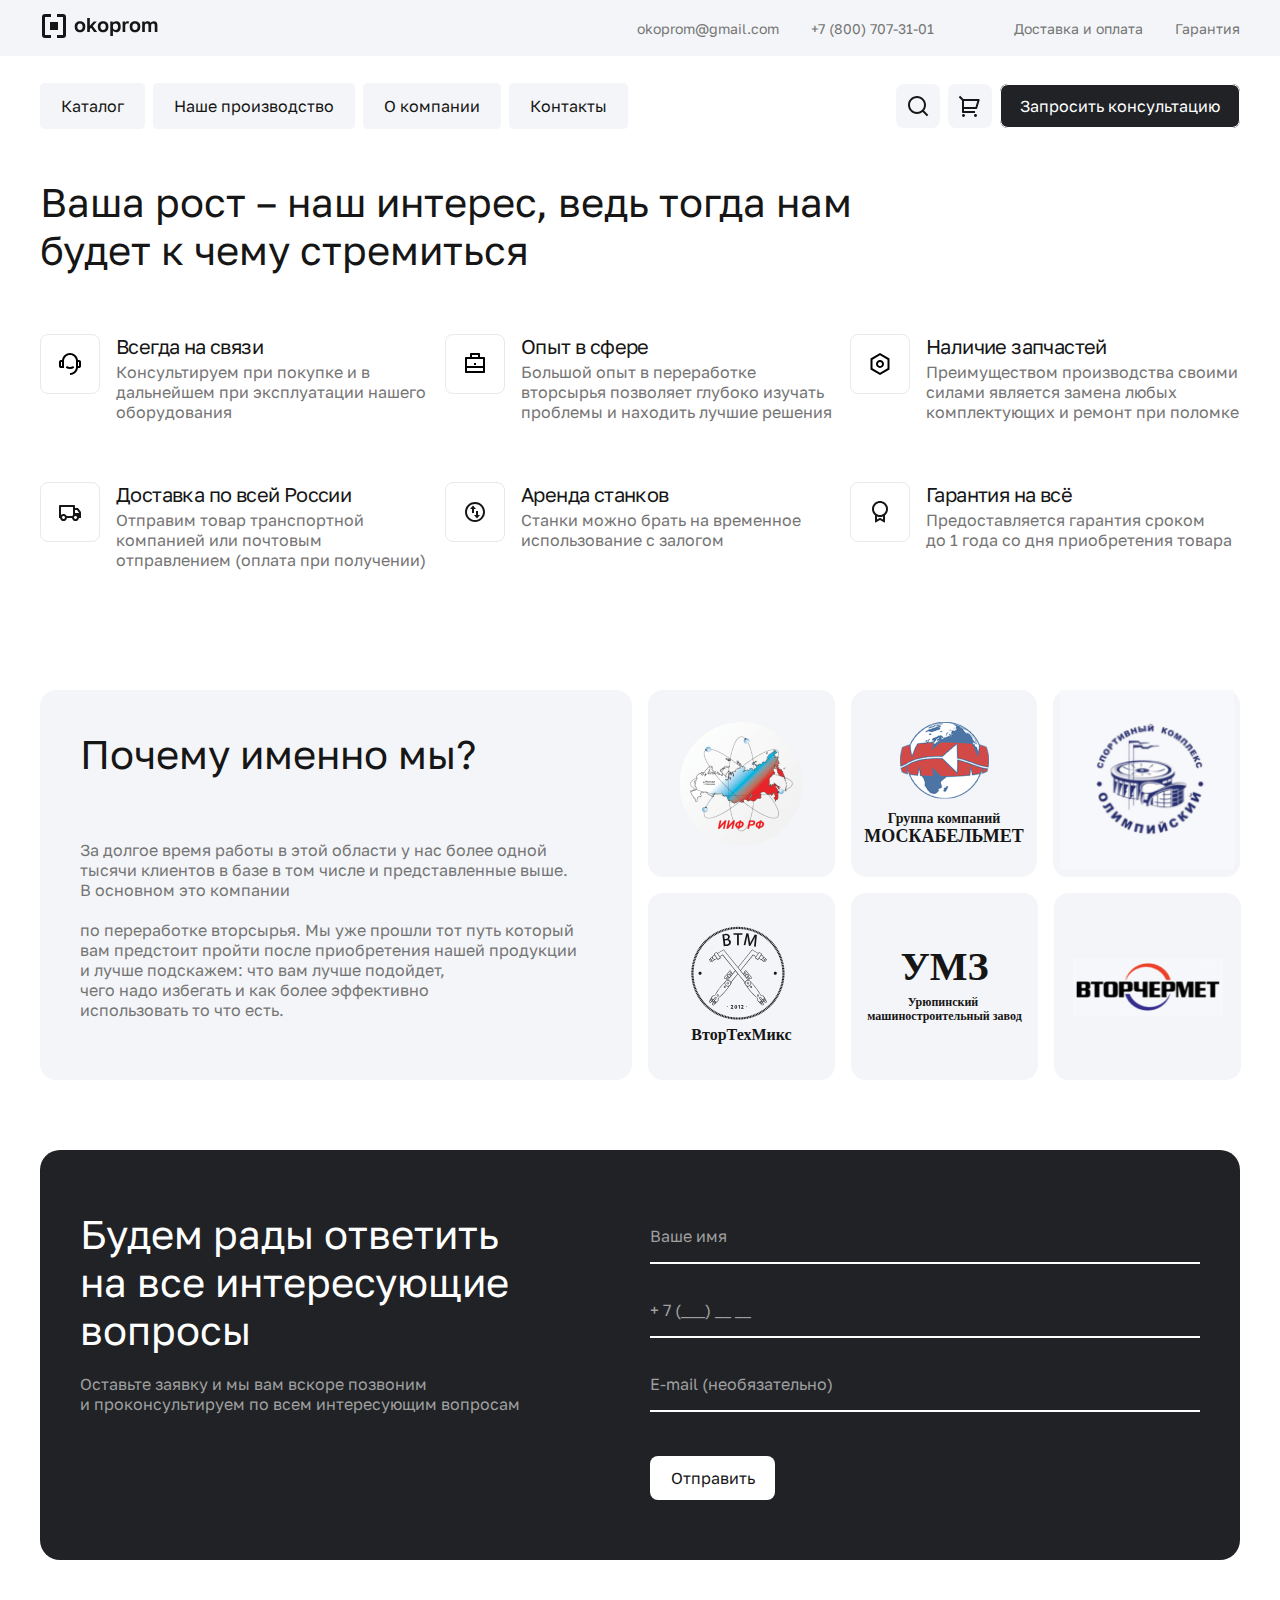
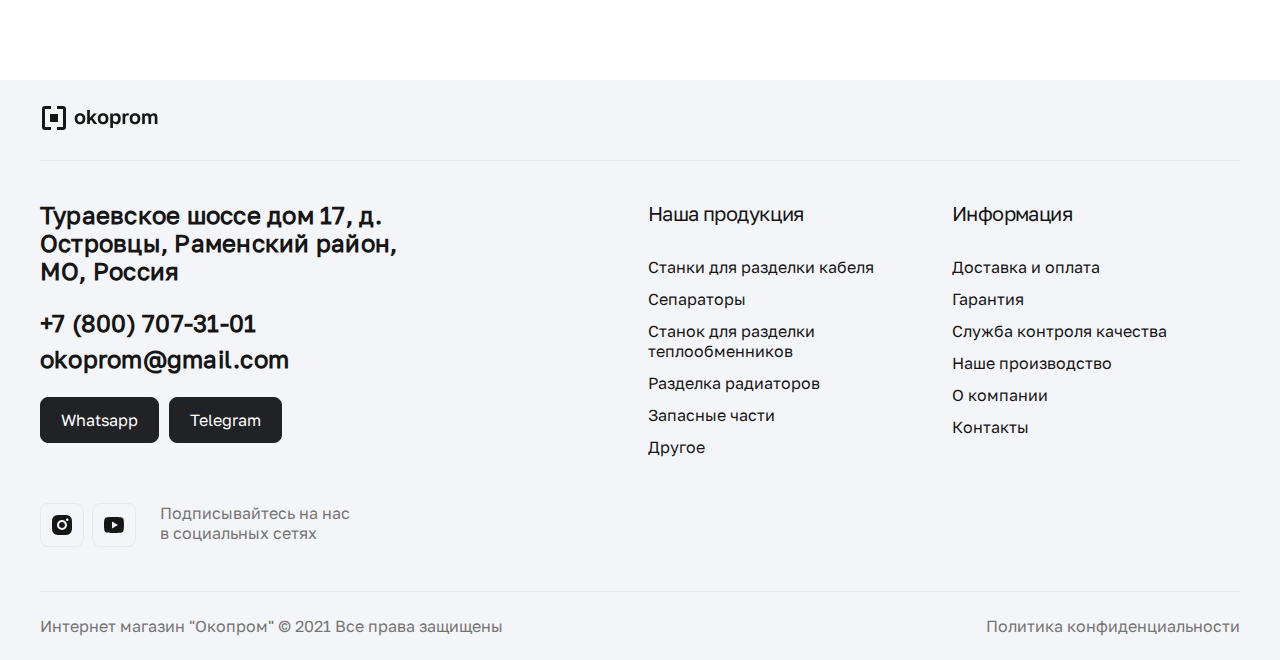
==== commit 5b5f20bf: "main-bottom" ====
--- a/index.html
+++ b/index.html
@@ -1,590 +1,581 @@
 <!DOCTYPE html>
 <html lang="en">
-  <head>
-    <meta charset="UTF-8" />
-    <meta name="viewport" content="width=device-width, initial-scale=1.0" />
-    <link rel="stylesheet" href="./css/style.css" />
-    <link
-      rel="stylesheet"
-      href="https://cdnjs.cloudflare.com/ajax/libs/OwlCarousel2/2.3.4/assets/owl.carousel.min.css"
-      integrity="sha512-tS3S5qG0BlhnQROyJXvNjeEM4UpMXHrQfTGmbQ1gKmelCxlSEBUaxhRBj/EFTzpbP4RVSrpEikbmdJobCvhE3g=="
-      crossorigin="anonymous"
-      referrerpolicy="no-referrer"
-    />
-    <link
-      rel="stylesheet"
-      href="https://cdnjs.cloudflare.com/ajax/libs/OwlCarousel2/2.3.4/assets/owl.theme.default.min.css"
-      integrity="sha512-sMXtMNL1zRzolHYKEujM2AqCLUR9F2C4/05cdbxjjLSRvMQIciEPCQZo++nk7go3BtSuK9kfa/s+a4f4i5pLkw=="
-      crossorigin="anonymous"
-      referrerpolicy="no-referrer"
-    />
+<head>
+    <meta charset="UTF-8">
+    <meta name="viewport" content="width=device-width, initial-scale=1.0">
+    <link rel="stylesheet" href="./css/style.css">
     <title>okoprom</title>
-  </head>
-  <body>
+</head>
+<body>
     <header>
-      <nav class="header-nav-top">
-        <div class="container">
-          <nav class="header-navTop-content">
-            <div class="header-nav-top-left">
-              <a href="./index.html"
-                ><img
-                  src="./images/header-and-footer-images/header-site-icon.svg"
-                  alt="Site Icon"
-              /></a>
-            </div>
-            <div class="header-nav-top-right">
-              <ul class="navTop-contacts-list">
-                <li class="navTop-listItem">
-                  <a href="./pages/contact.html" class="navTop-listItem-link"
-                    >okoprom@gmail.com</a
-                  >
-                </li>
-                <li class="navTop-listItem">
-                  <a href="./pages/contact.html" class="navTop-listItem-link"
-                    >+7 (800) 707-31-01</a
-                  >
-                </li>
-              </ul>
-              <ul class="navTop-delivery-list">
-                <li class="navTop-listItem">
-                  <a
-                    href="./pages/delivery.html"
-                    class="navTop-listItem-link navTop-listItem-link-respon"
-                    >Доставка и оплата</a
-                  >
-                </li>
-                <li class="navTop-listItem">
-                  <a
-                    href="./pages/garantuee.html"
-                    class="navTop-listItem-link navTop-listItem-link-respon"
-                    >Гарантия</a
-                  >
-                </li>
-              </ul>
-            </div>
-          </nav>
-        </div>
+        <nav class="header-nav-top">
+          <div class="container">
+              <nav class="header-navTop-content">
+                  <div class="header-nav-top-left">
+                      <a href="./index.html"><img src="./images/header-and-footer-images/header-site-icon.svg" alt="Site Icon"></a>
+                  </div>
+                  <div class="header-nav-top-right">
+                      <ul class="navTop-contacts-list">
+                          <li class="navTop-listItem">
+                              <a href="./pages/contact.html" class="navTop-listItem-link">okoprom@gmail.com</a>
+                          </li>
+                          <li class="navTop-listItem">
+                              <a href="./pages/contact.html" class="navTop-listItem-link">+7 (800) 707-31-01</a>
+                          </li>
+                      </ul>
+                      <ul class="navTop-delivery-list">
+                          <li class="navTop-listItem">
+                              <a href="./pages/delivery.html" class="navTop-listItem-link navTop-listItem-link-respon">Доставка и оплата</a>
+                          </li>
+                          <li class="navTop-listItem">
+                              <a href="./pages/garantuee.html" class="navTop-listItem-link navTop-listItem-link-respon">Гарантия</a>
+                          </li>
+                      </ul>
+                  </div>
+              </nav>
+          </div>
       </nav>
       <ul class="navTop-delivery-list-change">
         <li class="navTop-listItem">
-          <a
-            href="./pages/delivery.html"
-            class="navTop-listItem-link navTop-listItem-link-respon"
-            >Доставка и оплата</a
-          >
+            <a href="./pages/delivery.html" class="navTop-listItem-link navTop-listItem-link-respon">Доставка и оплата</a>
         </li>
         <li class="navTop-listItem">
-          <a
-            href="./pages/garantuee.html"
-            class="navTop-listItem-link navTop-listItem-link-respon"
-            >Гарантия</a
-          >
+            <a href="./pages/garantuee.html" class="navTop-listItem-link navTop-listItem-link-respon">Гарантия</a>
         </li>
       </ul>
       <nav class="header-nav-bottom">
-        <div class="container">
-          <nav class="header-navBottom-content">
-            <div class="navBottom-list">
-              <li class="navBottom-listItem">
-                <a href="./pages/catalog.html" class="navBottom-listItem-link"
-                  >Каталог</a
-                >
-              </li>
-              <li class="navBottom-listItem">
-                <a href="./pages/product.html" class="navBottom-listItem-link"
-                  >Наше производство</a
-                >
-              </li>
-              <li class="navBottom-listItem">
-                <a href="./pages/about.html" class="navBottom-listItem-link"
-                  >О компании</a
-                >
-              </li>
-              <li class="navBottom-listItem">
-                <a href="./pages/contact.html" class="navBottom-listItem-link"
-                  >Контакты</a
-                >
-              </li>
-            </div>
-            <div class="header-nav-bottom-right">
-              <div class="header-bottom-icon">
-                <svg
-                  width="24"
-                  height="24"
-                  viewBox="0 0 24 24"
-                  fill="none"
-                  xmlns="http://www.w3.org/2000/svg"
-                >
-                  <g clip-path="url(#clip0_7606_385)">
-                    <path
-                      d="M18.031 16.617L22.314 20.899L20.899 22.314L16.617 18.031C15.0237 19.3082 13.042 20.0029 11 20C6.032 20 2 15.968 2 11C2 6.032 6.032 2 11 2C15.968 2 20 6.032 20 11C20.0029 13.042 19.3082 15.0237 18.031 16.617ZM16.025 15.875C17.2941 14.5699 18.0029 12.8204 18 11C18 7.132 14.867 4 11 4C7.132 4 4 7.132 4 11C4 14.867 7.132 18 11 18C12.8204 18.0029 14.5699 17.2941 15.875 16.025L16.025 15.875Z"
-                      fill="#161616"
-                    />
-                  </g>
-                  <defs>
-                    <clipPath id="clip0_7606_385">
-                      <rect width="24" height="24" fill="white" />
-                    </clipPath>
-                  </defs>
-                </svg>
-              </div>
-              <div class="header-bottom-icon">
-                <svg
-                  width="24"
-                  height="24"
-                  viewBox="0 0 24 24"
-                  fill="none"
-                  xmlns="http://www.w3.org/2000/svg"
-                >
-                  <g clip-path="url(#clip0_7606_380)">
-                    <path
-                      d="M3.99984 6.41481L0.756836 3.17281L2.17184 1.75781L5.41384 5.00081H20.6558C20.8117 5.0008 20.9654 5.03723 21.1047 5.10718C21.244 5.17713 21.365 5.27868 21.4581 5.40371C21.5511 5.52874 21.6137 5.6738 21.6407 5.8273C21.6678 5.9808 21.6586 6.1385 21.6138 6.28781L19.2138 14.2878C19.1521 14.4939 19.0255 14.6746 18.853 14.803C18.6804 14.9315 18.471 15.0008 18.2558 15.0008H5.99984V17.0008H16.9998V19.0008H4.99984C4.73462 19.0008 4.48027 18.8955 4.29273 18.7079C4.10519 18.5204 3.99984 18.266 3.99984 18.0008V6.41481ZM5.99984 7.00081V13.0008H17.5118L19.3118 7.00081H5.99984ZM5.49984 23.0008C5.10201 23.0008 4.72048 22.8428 4.43918 22.5615C4.15787 22.2802 3.99984 21.8986 3.99984 21.5008C3.99984 21.103 4.15787 20.7215 4.43918 20.4402C4.72048 20.1588 5.10201 20.0008 5.49984 20.0008C5.89766 20.0008 6.27919 20.1588 6.5605 20.4402C6.8418 20.7215 6.99984 21.103 6.99984 21.5008C6.99984 21.8986 6.8418 22.2802 6.5605 22.5615C6.27919 22.8428 5.89766 23.0008 5.49984 23.0008ZM17.4998 23.0008C17.102 23.0008 16.7205 22.8428 16.4392 22.5615C16.1579 22.2802 15.9998 21.8986 15.9998 21.5008C15.9998 21.103 16.1579 20.7215 16.4392 20.4402C16.7205 20.1588 17.102 20.0008 17.4998 20.0008C17.8977 20.0008 18.2792 20.1588 18.5605 20.4402C18.8418 20.7215 18.9998 21.103 18.9998 21.5008C18.9998 21.8986 18.8418 22.2802 18.5605 22.5615C18.2792 22.8428 17.8977 23.0008 17.4998 23.0008Z"
-                      fill="#161616"
-                    />
-                  </g>
-                  <defs>
-                    <clipPath id="clip0_7606_380">
-                      <rect width="24" height="24" fill="white" />
-                    </clipPath>
-                  </defs>
-                </svg>
-              </div>
-              <div class="oddelno-btn">
-                <a href="#" class="header-navBottom-link"
-                  >Запросить консультацию</a
-                >
-              </div>
-            </div>
-            <div class="menu-btn">
-              <svg
-                width="24"
-                height="24"
-                viewBox="0 0 24 24"
-                fill="none"
-                xmlns="http://www.w3.org/2000/svg"
-              >
-                <g clip-path="url(#clip0_7606_1771)">
-                  <path
-                    d="M3 4H21V6H3V4ZM3 11H21V13H3V11ZM3 18H21V20H3V18Z"
-                    fill="#161616"
-                  />
-                </g>
-                <defs>
-                  <clipPath id="clip0_7606_1771">
-                    <rect width="24" height="24" fill="white" />
-                  </clipPath>
-                </defs>
-              </svg>
-            </div>
-          </nav>
-        </div>
+          <div class="container">
+              <nav class="header-navBottom-content">
+                  <div class="navBottom-list">
+                      <li class="navBottom-listItem">
+                          <a href="./pages/catalog.html" class="navBottom-listItem-link">Каталог</a>
+                      </li>
+                      <li class="navBottom-listItem">
+                          <a href="./pages/product.html" class="navBottom-listItem-link">Наше производство</a>
+                      </li>
+                      <li class="navBottom-listItem">
+                          <a href="./pages/about.html" class="navBottom-listItem-link">О компании</a>
+                      </li>
+                      <li class="navBottom-listItem">
+                          <a href="./pages/contact.html" class="navBottom-listItem-link">Контакты</a>
+                      </li>
+                  </div>
+                  <div class="header-nav-bottom-right">
+                      <div class="header-bottom-icon">
+                          <svg width="24" height="24" viewBox="0 0 24 24" fill="none" xmlns="http://www.w3.org/2000/svg">
+                              <g clip-path="url(#clip0_7606_385)">
+                                <path d="M18.031 16.617L22.314 20.899L20.899 22.314L16.617 18.031C15.0237 19.3082 13.042 20.0029 11 20C6.032 20 2 15.968 2 11C2 6.032 6.032 2 11 2C15.968 2 20 6.032 20 11C20.0029 13.042 19.3082 15.0237 18.031 16.617ZM16.025 15.875C17.2941 14.5699 18.0029 12.8204 18 11C18 7.132 14.867 4 11 4C7.132 4 4 7.132 4 11C4 14.867 7.132 18 11 18C12.8204 18.0029 14.5699 17.2941 15.875 16.025L16.025 15.875Z" fill="#161616"/>
+                              </g>
+                              <defs>
+                                <clipPath id="clip0_7606_385">
+                                  <rect width="24" height="24" fill="white"/>
+                                </clipPath>
+                              </defs>
+                          </svg>
+                      </div>
+                      <div class="header-bottom-icon">
+                          <svg width="24" height="24" viewBox="0 0 24 24" fill="none" xmlns="http://www.w3.org/2000/svg">
+                              <g clip-path="url(#clip0_7606_380)">
+                                <path d="M3.99984 6.41481L0.756836 3.17281L2.17184 1.75781L5.41384 5.00081H20.6558C20.8117 5.0008 20.9654 5.03723 21.1047 5.10718C21.244 5.17713 21.365 5.27868 21.4581 5.40371C21.5511 5.52874 21.6137 5.6738 21.6407 5.8273C21.6678 5.9808 21.6586 6.1385 21.6138 6.28781L19.2138 14.2878C19.1521 14.4939 19.0255 14.6746 18.853 14.803C18.6804 14.9315 18.471 15.0008 18.2558 15.0008H5.99984V17.0008H16.9998V19.0008H4.99984C4.73462 19.0008 4.48027 18.8955 4.29273 18.7079C4.10519 18.5204 3.99984 18.266 3.99984 18.0008V6.41481ZM5.99984 7.00081V13.0008H17.5118L19.3118 7.00081H5.99984ZM5.49984 23.0008C5.10201 23.0008 4.72048 22.8428 4.43918 22.5615C4.15787 22.2802 3.99984 21.8986 3.99984 21.5008C3.99984 21.103 4.15787 20.7215 4.43918 20.4402C4.72048 20.1588 5.10201 20.0008 5.49984 20.0008C5.89766 20.0008 6.27919 20.1588 6.5605 20.4402C6.8418 20.7215 6.99984 21.103 6.99984 21.5008C6.99984 21.8986 6.8418 22.2802 6.5605 22.5615C6.27919 22.8428 5.89766 23.0008 5.49984 23.0008ZM17.4998 23.0008C17.102 23.0008 16.7205 22.8428 16.4392 22.5615C16.1579 22.2802 15.9998 21.8986 15.9998 21.5008C15.9998 21.103 16.1579 20.7215 16.4392 20.4402C16.7205 20.1588 17.102 20.0008 17.4998 20.0008C17.8977 20.0008 18.2792 20.1588 18.5605 20.4402C18.8418 20.7215 18.9998 21.103 18.9998 21.5008C18.9998 21.8986 18.8418 22.2802 18.5605 22.5615C18.2792 22.8428 17.8977 23.0008 17.4998 23.0008Z" fill="#161616"/>
+                              </g>
+                              <defs>
+                                <clipPath id="clip0_7606_380">
+                                  <rect width="24" height="24" fill="white"/>
+                                </clipPath>
+                              </defs>
+                          </svg>
+                      </div>
+                      <div class="oddelno-btn">
+                          <a href="#" class="header-navBottom-link">Запросить консультацию</a>
+                      </div>
+                  </div>
+                  <div class="menu-btn">
+                      <svg width="24" height="24" viewBox="0 0 24 24" fill="none" xmlns="http://www.w3.org/2000/svg">
+                          <g clip-path="url(#clip0_7606_1771)">
+                            <path d="M3 4H21V6H3V4ZM3 11H21V13H3V11ZM3 18H21V20H3V18Z" fill="#161616"/>
+                          </g>
+                          <defs>
+                            <clipPath id="clip0_7606_1771">
+                              <rect width="24" height="24" fill="white"/>
+                            </clipPath>
+                          </defs>
+                      </svg>
+                  </div>
+              </nav>
+          </div>
       </nav>
     </header>
     <main>
-      <section>
-        <div class="main_sections">
-          <div class="container">
-            <div class="main_section_parent">
-              <div class="owl-carousel">
-                <div class="main_section">
-                  <div class="flex">
-                    <div class="main_section_info">
-                      <h1>Новый зверь для всех типов кабелей</h1>
-                      <div class="diameter">
-                        <p>Диаметр обработки</p>
-                        <p>от 1,5 до 130мм</p>
-                      </div>
-                      <div class="dimension">
-                        <p>Размеры</p>
-                        <p>90*68*120 см</p>
-                      </div>
-                      <div class="power">
-                        <p>Мощность</p>
-                        <p>3 кВт 380 В</p>
-                      </div>
+        <div class="container-f">
+            <div class="main-f1">
+              <p class="text1">
+                Ваша рост – наш интерес, ведь тогда нам будет к чему стремиться
+              </p>
+              <div class="contents-f">
+              <div class="content-f1">
+                <div class="icon-f1">
+                  <svg class="svg-f1" xmlns="http://www.w3.org/2000/svg" width="24" height="24" viewBox="0 0 24 24">
+                      <g clip-path="url(#clip0_108_3202)">
+                        <path d="M19.938 8.00088H21C21.5304 8.00088 22.0391 8.21159 22.4142 8.58666C22.7893 8.96174 23 9.47044 23 10.0009V14.0009C23 14.5313 22.7893 15.04 22.4142 15.4151C22.0391 15.7902 21.5304 16.0009 21 16.0009H19.938C19.6942 17.9342 18.7533 19.7121 17.2917 21.0009C15.8302 22.2897 13.9486 23.0008 12 23.0009V21.0009C13.5913 21.0009 15.1174 20.3687 16.2426 19.2435C17.3679 18.1183 18 16.5922 18 15.0009V9.00088C18 7.40958 17.3679 5.88345 16.2426 4.75824C15.1174 3.63302 13.5913 3.00088 12 3.00088C10.4087 3.00088 8.88258 3.63302 7.75736 4.75824C6.63214 5.88345 6 7.40958 6 9.00088V16.0009H3C2.46957 16.0009 1.96086 15.7902 1.58579 15.4151C1.21071 15.04 1 14.5313 1 14.0009V10.0009C1 9.47044 1.21071 8.96174 1.58579 8.58666C1.96086 8.21159 2.46957 8.00088 3 8.00088H4.062C4.30603 6.06777 5.24708 4.29015 6.70857 3.00155C8.17007 1.71296 10.0516 1.00195 12 1.00195C13.9484 1.00195 15.8299 1.71296 17.2914 3.00155C18.7529 4.29015 19.694 6.06777 19.938 8.00088ZM3 10.0009V14.0009H4V10.0009H3ZM20 10.0009V14.0009H21V10.0009H20ZM7.76 15.7859L8.82 14.0899C9.77308 14.6869 10.8754 15.0027 12 15.0009C13.1246 15.0027 14.2269 14.6869 15.18 14.0899L16.24 15.7859C14.9693 16.582 13.4995 17.0032 12 17.0009C10.5005 17.0032 9.03074 16.582 7.76 15.7859Z"/>
+                      </g>
+                      <defs>
+                        <clipPath id="clip0_108_3202">
+                          <rect width="24" height="24" fill="white"/>
+                        </clipPath>
+                      </defs>
+                    </svg>
+                </div>
+                <div class="content-ftext">
+                  <p class="text-f1">Всегда на связи</p>
+                  <p class="text-f2">Консультируем при покупке и в  дальнейшем при эксплуатации нашего оборудования</p>
+                </div>
+                <div class="icon-f1">
+                    <svg class="svg-f1" xmlns="http://www.w3.org/2000/svg" width="24" height="24" viewBox="0 0 24 24">
+                        <g clip-path="url(#clip0_108_3173)">
+                          <path d="M7 5V2C7 1.73478 7.10536 1.48043 7.29289 1.29289C7.48043 1.10536 7.73478 1 8 1H16C16.2652 1 16.5196 1.10536 16.7071 1.29289C16.8946 1.48043 17 1.73478 17 2V5H21C21.2652 5 21.5196 5.10536 21.7071 5.29289C21.8946 5.48043 22 5.73478 22 6V20C22 20.2652 21.8946 20.5196 21.7071 20.7071C21.5196 20.8946 21.2652 21 21 21H3C2.73478 21 2.48043 20.8946 2.29289 20.7071C2.10536 20.5196 2 20.2652 2 20V6C2 5.73478 2.10536 5.48043 2.29289 5.29289C2.48043 5.10536 2.73478 5 3 5H7ZM4 16V19H20V16H4ZM4 14H20V7H4V14ZM9 3V5H15V3H9ZM11 11H13V13H11V11Z"/>
+                        </g>
+                        <defs>
+                          <clipPath id="clip0_108_3173">
+                            <rect width="24" height="24" fill="white"/>
+                          </clipPath>
+                        </defs>
+                      </svg>
+                  </div>
+                  <div class="content-ftext">
+                    <p class="text-f1">Опыт в сфере</p>
+                    <p class="text-f2">Большой опыт в переработке вторсырья позволяет глубоко изучать проблемы и находить лучшие решения</p>
+                  </div>
+                  <div class="icon-f1">
+                    <svg class="svg-f1" xmlns="http://www.w3.org/2000/svg" width="24" height="24" viewBox="0 0 24 24">
+                        <g clip-path="url(#clip0_108_3180)">
+                          <path d="M12 1L21.5 6.5V17.5L12 23L2.5 17.5V6.5L12 1ZM12 3.311L4.5 7.653V16.347L12 20.689L19.5 16.347V7.653L12 3.311ZM12 16C10.9391 16 9.92172 15.5786 9.17157 14.8284C8.42143 14.0783 8 13.0609 8 12C8 10.9391 8.42143 9.92172 9.17157 9.17157C9.92172 8.42143 10.9391 8 12 8C13.0609 8 14.0783 8.42143 14.8284 9.17157C15.5786 9.92172 16 10.9391 16 12C16 13.0609 15.5786 14.0783 14.8284 14.8284C14.0783 15.5786 13.0609 16 12 16ZM12 14C12.5304 14 13.0391 13.7893 13.4142 13.4142C13.7893 13.0391 14 12.5304 14 12C14 11.4696 13.7893 10.9609 13.4142 10.5858C13.0391 10.2107 12.5304 10 12 10C11.4696 10 10.9609 10.2107 10.5858 10.5858C10.2107 10.9609 10 11.4696 10 12C10 12.5304 10.2107 13.0391 10.5858 13.4142C10.9609 13.7893 11.4696 14 12 14Z"/>
+                        </g>
+                        <defs>
+                          <clipPath id="clip0_108_3180">
+                            <rect width="24" height="24" fill="white"/>
+                          </clipPath>
+                        </defs>
+                      </svg>
+                  </div>
+                  <div class="content-ftext">
+                    <p class="text-f1">Наличие запчастей</p>
+                    <p class="text-f2">Преимуществом производства своими силами является замена любых комплектующих и ремонт при поломке</p>
+                  </div>
+              </div>
+              <div class="content-f1">
+                <div class="icon-f1">
+                    <svg class="svg-f1" xmlns="http://www.w3.org/2000/svg" width="24" height="24" viewBox="0 0 24 24" fill="none">
+                        <g clip-path="url(#clip0_108_3209)">
+                          <path d="M8.965 18C8.84612 18.8343 8.43021 19.5977 7.79368 20.1499C7.15714 20.7022 6.34272 21.0063 5.5 21.0063C4.65728 21.0063 3.84286 20.7022 3.20632 20.1499C2.56979 19.5977 2.15388 18.8343 2.035 18H1V6C1 5.73478 1.10536 5.48043 1.29289 5.29289C1.48043 5.10536 1.73478 5 2 5H16C16.2652 5 16.5196 5.10536 16.7071 5.29289C16.8946 5.48043 17 5.73478 17 6V8H20L23 12.056V18H20.965C20.8461 18.8343 20.4302 19.5977 19.7937 20.1499C19.1571 20.7022 18.3427 21.0063 17.5 21.0063C16.6573 21.0063 15.8429 20.7022 15.2063 20.1499C14.5698 19.5977 14.1539 18.8343 14.035 18H8.965ZM15 7H3V15.05C3.39456 14.6472 3.8806 14.3457 4.41675 14.1711C4.9529 13.9966 5.52329 13.9541 6.07938 14.0474C6.63546 14.1407 7.16077 14.3669 7.61061 14.7069C8.06044 15.0469 8.42148 15.4905 8.663 16H14.337C14.505 15.647 14.73 15.326 15 15.05V7ZM17 13H21V12.715L18.992 10H17V13ZM17.5 19C17.898 19 18.2796 18.8419 18.561 18.5605C18.8424 18.2791 19.0005 17.8975 19.0005 17.4995C19.0005 17.1015 18.8424 16.7199 18.561 16.4385C18.2796 16.1571 17.898 15.999 17.5 15.999C17.102 15.999 16.7204 16.1571 16.439 16.4385C16.1576 16.7199 15.9995 17.1015 15.9995 17.4995C15.9995 17.8975 16.1576 18.2791 16.439 18.5605C16.7204 18.8419 17.102 19 17.5 19ZM7 17.5C7 17.303 6.9612 17.108 6.88582 16.926C6.81044 16.744 6.69995 16.5786 6.56066 16.4393C6.42137 16.3001 6.25601 16.1896 6.07403 16.1142C5.89204 16.0388 5.69698 16 5.5 16C5.30302 16 5.10796 16.0388 4.92597 16.1142C4.74399 16.1896 4.57863 16.3001 4.43934 16.4393C4.30005 16.5786 4.18956 16.744 4.11418 16.926C4.0388 17.108 4 17.303 4 17.5C4 17.8978 4.15804 18.2794 4.43934 18.5607C4.72064 18.842 5.10218 19 5.5 19C5.89782 19 6.27936 18.842 6.56066 18.5607C6.84196 18.2794 7 17.8978 7 17.5Z" fill="#161616"/>
+                        </g>
+                        <defs>
+                          <clipPath id="clip0_108_3209">
+                            <rect width="24" height="24" fill="white"/>
+                          </clipPath>
+                        </defs>
+                      </svg>
+                </div>
+                <div class="content-ftext">
+                  <p class="text-f1">Доставка по всей России</p>
+                  <p class="text-f2">Отправим товар транспортной компанией или почтовым отправлением (оплата при получении)</p>
+                </div>
+                <div class="icon-f1">
+                    <svg class="svg-f1" xmlns="http://www.w3.org/2000/svg" width="24" height="24" viewBox="0 0 24 24" fill="none">
+                        <g clip-path="url(#clip0_108_3187)">
+                          <path d="M12 22C6.477 22 2 17.523 2 12C2 6.477 6.477 2 12 2C17.523 2 22 6.477 22 12C22 17.523 17.523 22 12 22ZM12 20C14.1217 20 16.1566 19.1571 17.6569 17.6569C19.1571 16.1566 20 14.1217 20 12C20 9.87827 19.1571 7.84344 17.6569 6.34315C16.1566 4.84285 14.1217 4 12 4C9.87827 4 7.84344 4.84285 6.34315 6.34315C4.84285 7.84344 4 9.87827 4 12C4 14.1217 4.84285 16.1566 6.34315 17.6569C7.84344 19.1571 9.87827 20 12 20ZM7 9L10 5.5L13 9H11V13H9V9H7ZM17 15L14 18.5L11 15H13V11H15V15H17Z" fill="#161616"/>
+                        </g>
+                        <defs>
+                          <clipPath id="clip0_108_3187">
+                            <rect width="24" height="24" fill="white"/>
+                          </clipPath>
+                        </defs>
+                      </svg>
+                  </div>
+                  <div class="content-ftext">
+                    <p class="text-f1">Аренда станков</p>
+                    <p class="text-f2">Станки можно брать на временное использование с залогом</p>
+                  </div>
+                  <div class="icon-f1">
+                    <svg class="svg-f1" xmlns="http://www.w3.org/2000/svg" width="24" height="24" viewBox="0 0 24 24" fill="none">
+                        <g clip-path="url(#clip0_108_3194)">
+                          <path d="M17 15.246V22.118C17 22.2064 16.9766 22.2933 16.932 22.3697C16.8875 22.4462 16.8235 22.5094 16.7465 22.5531C16.6696 22.5967 16.5824 22.6191 16.4939 22.618C16.4055 22.6169 16.3189 22.5924 16.243 22.547L12 20.001L7.757 22.547C7.68104 22.5925 7.59436 22.617 7.50581 22.618C7.41727 22.6191 7.33004 22.5965 7.25304 22.5528C7.17605 22.5091 7.11205 22.4457 7.06759 22.3691C7.02313 22.2925 6.9998 22.2055 7 22.117V15.247C5.70615 14.211 4.76599 12.7988 4.30946 11.2055C3.85293 9.61215 3.90256 7.91634 4.45149 6.35242C5.00043 4.78851 6.02156 3.4337 7.37378 2.47523C8.726 1.51676 10.3425 1.00195 12 1.00195C13.6575 1.00195 15.274 1.51676 16.6262 2.47523C17.9784 3.4337 18.9996 4.78851 19.5485 6.35242C20.0974 7.91634 20.1471 9.61215 19.6905 11.2055C19.234 12.7988 18.2939 14.211 17 15.247V15.246ZM9 16.419V19.469L12 17.669L15 19.469V16.419C14.0468 16.8044 13.0282 17.0021 12 17.001C10.9718 17.0021 9.95316 16.8044 9 16.419ZM12 15.001C13.5913 15.001 15.1174 14.3688 16.2426 13.2436C17.3679 12.1184 18 10.5922 18 9.00095C18 7.40965 17.3679 5.88353 16.2426 4.75831C15.1174 3.63309 13.5913 3.00095 12 3.00095C10.4087 3.00095 8.88258 3.63309 7.75736 4.75831C6.63214 5.88353 6 7.40965 6 9.00095C6 10.5922 6.63214 12.1184 7.75736 13.2436C8.88258 14.3688 10.4087 15.001 12 15.001Z" fill="#161616"/>
+                        </g>
+                        <defs>
+                          <clipPath id="clip0_108_3194">
+                            <rect width="24" height="24" fill="white"/>
+                          </clipPath>
+                        </defs>
+                      </svg>
+                  </div>
+                  <div class="content-ftext">
+                    <p class="text-f1">Гарантия на всё</p>
+                    <p class="text-f2">Предоставляется гарантия сроком до 1 года со дня приобретения товара</p>
+                  </div>
+              </div>
+              </div>
+            </div>
+            <div class="main-f2">
+                <div class="bigcard-f1">
+                    <p class="bigtext-f1">Почему именно мы?</p>
+                    <p class="bigtext-f2">За долгое время работы в этой области у нас более одной тысячи клиентов в базе в том числе и представленные выше. В основном это компании <br> <br> по переработке вторсырья.
+    
+                        Мы уже прошли тот путь который вам предстоит пройти после приобретения нашей продукции и лучше подскажем: что вам лучше подойдет, чего надо избегать и как более эффективно использовать то что есть.</p>
+                </div>
+                <div class="group-1">
+                <div class="bigcards-f2">
+                <div class="bigcard-f2">
+                    <img class="card-img1" src="./images/mylogo/flogo1.png">
+    
+                </div>
+                <div class="bigcard-f3">
+                    <img class="card-img2" src="./images/mylogo/flogo2.png">
+                    <div class="group-text">
+                    <p class="text-card3">Группа компаний</p>
+                    <p class="text-bigcard3">МОСКАБЕЛЬМЕТ</p>
+                 </div>
+                </div>
+                <div class="bigcard-f2">
+                    <img class="card-imgg" src="./images/mylogo/flogo3.png">
+    
+                </div>
+                
+            </div>
+            <div class="bigcards-f2">
+                <div class="bigcard-f2">
+                    <div class="minigroup">
+                    <svg class="svgg-g" xmlns="http://www.w3.org/2000/svg" width="96" height="96" viewBox="0 0 96 96" fill="none">
+                        <path d="M57.3022 57.3896C56.8241 57.7818 56.7555 58.4884 57.1494 58.9645C57.5433 59.4407 58.2528 59.509 58.7309 59.1167C59.209 58.7245 59.2775 58.0179 58.8836 57.5418C58.4897 57.0656 57.7804 56.9973 57.3022 57.3896ZM58.5308 57.8313C58.7644 58.1137 58.7237 58.5327 58.4402 58.7654C58.1566 58.998 57.7358 58.9575 57.5022 58.6751C57.2687 58.3927 57.3093 57.9737 57.5929 57.741C57.8765 57.5083 58.2972 57.5488 58.5308 57.8313Z" fill="#161616"/>
+                        <path d="M67.9826 34.9079L68.9159 33.5227L70.9038 34.851L71.0612 34.7769L73.7786 36.6839L74.1515 36.1344L75.2486 36.8675L76.863 34.4705L75.775 33.7434L75.9513 33.484L73.3691 31.6939L73.3848 31.1624L71.3995 29.8361L72.0434 28.8807L69.1307 26.9347L68.3085 28.1557L62.176 24.4297L47.9073 42.1332L33.6385 24.4297L27.5062 28.1557L26.6836 26.9347L23.7713 28.8807L24.4149 29.8361L22.4299 31.1624L22.4457 31.6939L19.8634 33.484L20.0395 33.7434L18.9513 34.4705L20.566 36.8675L21.6631 36.1344L22.0362 36.6839L24.7534 34.7769L24.9106 34.851L26.8985 33.5227L27.8317 34.9079L30.744 32.9618L30.0069 31.8677L32.6166 30.2086L45.0952 45.6223L42.8368 48.4243L42.1711 47.8783L41.337 47.1939C41.4829 46.8515 41.3938 46.44 41.0912 46.1918L40.6123 45.7989C40.2441 45.4968 39.6977 45.5494 39.3943 45.9161L37.505 48.2003C37.2016 48.567 37.2544 49.1112 37.6227 49.4134L38.1015 49.8062C38.3948 50.0468 38.8007 50.0617 39.1072 49.8729L39.9496 50.564L40.6052 51.1018L39.5267 52.408L38.87 51.8692L38.0359 51.1849C38.1818 50.8425 38.0927 50.431 37.7901 50.1827L37.3112 49.7899C36.943 49.4878 36.3966 49.5404 36.0932 49.9071L34.2039 52.1912C33.9006 52.558 33.9533 53.1022 34.3216 53.4043L34.8005 53.7972C35.0938 54.0377 35.4996 54.0526 35.8062 53.8638L36.6486 54.5549L37.3076 55.0956L37.2649 55.1473C36.5411 55.2701 35.8565 55.6413 35.3541 56.2486C35.1807 56.4582 35.0391 56.6837 34.9287 56.919C29.4326 61.8476 25.183 69.4481 24.6609 70.4029L22.5 70.7736L20.7985 73.1021L21.3576 73.5534L21.0597 73.9138L20.6876 73.6081L19.6288 74.8881L20.0009 75.1938L19.0663 76.3235C18.889 76.5375 18.9199 76.8556 19.1351 77.0325L20.0802 77.8078C20.2955 77.9847 20.6147 77.9534 20.7921 77.7395L21.7266 76.6097L22.0986 76.9147L23.1574 75.6347L22.7854 75.3297L23.0945 74.9557L23.3608 75.1704L25.0684 72.84L25.9051 72.6338L25.8624 73.491L23.8921 75.6068L24.3415 75.9814L24.0337 76.3534L23.6615 76.0484L22.6027 77.3284L22.9748 77.6334L22.0403 78.7632C21.863 78.9778 21.8939 79.2959 22.1091 79.4721L23.0542 80.2481C23.2694 80.4243 23.5887 80.3938 23.766 80.1791L24.7006 79.0494L25.0726 79.3544L26.1314 78.0744L25.7594 77.7694L26.0561 77.4104L26.4216 77.7154L28.3904 75.6061L28.342 73.4227C29.1799 72.7294 35.8423 67.1138 39.6532 60.8219L39.6453 60.8171C39.8633 60.6614 40.0649 60.4758 40.2433 60.2601C40.5757 59.8582 40.7904 59.3981 40.8931 58.9211C41.8536 58.3728 41.9026 56.9002 41.8985 56.5177L47.9072 49.0958L53.9158 56.5177C53.9117 56.9002 53.9608 58.3728 54.9212 58.9211C55.024 59.3981 55.2387 59.8582 55.571 60.2601C55.7494 60.4758 55.9511 60.6614 56.1691 60.8171L56.1611 60.8219C59.9721 67.1138 66.6347 72.7294 67.4726 73.4227L67.4243 75.6061L69.3926 77.7154L69.7583 77.4104L70.0548 77.7694L69.6832 78.0744L70.7418 79.3544L71.1141 79.0494L72.0486 80.1791C72.2256 80.3938 72.5449 80.4243 72.7604 80.2481L73.7054 79.4721C73.9203 79.2959 73.9516 78.9778 73.774 78.7632L72.8395 77.6334L73.2117 77.3284L72.1531 76.0484L71.7808 76.3534L71.4726 75.9814L71.9219 75.6068L69.9523 73.491L69.9092 72.6338L70.7457 72.84L72.4535 75.1704L72.7199 74.9557L73.0288 75.3297L72.6566 75.6347L73.7159 76.9147L74.0875 76.6097L75.022 77.7395C75.1996 77.9534 75.519 77.9847 75.7338 77.8078L76.6795 77.0325C76.8943 76.8556 76.925 76.5382 76.748 76.3235L75.8135 75.1938L76.1857 74.8881L75.1265 73.6081L74.7549 73.9138L74.4564 73.5534L75.0161 73.1021L73.3142 70.7736L71.1533 70.4029C70.6315 69.4481 66.382 61.8476 60.8856 56.919C60.7753 56.6836 60.6337 56.4582 60.4603 56.2486C59.9579 55.6412 59.2732 55.2701 58.5494 55.1473L58.5068 55.0956L59.1658 54.5549L60.0082 53.8638C60.3147 54.0526 60.7206 54.0377 61.0139 53.7972L61.4927 53.4043C61.861 53.1022 61.9138 52.5579 61.6104 52.1912L59.7211 49.9071C59.4177 49.5403 58.8713 49.4877 58.5031 49.7899L58.0242 50.1827C57.7216 50.431 57.6325 50.8425 57.7784 51.1849L56.9443 51.8692L56.2876 52.408L55.2091 51.1018L55.8647 50.564L56.7071 49.8729C57.0136 50.0617 57.4195 50.0468 57.7128 49.8062L58.1917 49.4134C58.5599 49.1112 58.6127 48.567 58.3094 48.2003L56.4201 45.9161C56.1167 45.5494 55.5703 45.4967 55.202 45.7989L54.7231 46.1918C54.4206 46.44 54.3314 46.8515 54.4774 47.1939L53.6432 47.8783L52.9776 48.4243L50.7192 45.6223L63.1978 30.2086L65.8073 31.8677L65.0704 32.9618L67.9826 34.9079ZM76.2288 34.5951L75.1239 36.2359L74.4153 35.7625L75.5203 34.1218L76.2288 34.5951ZM73.3528 32.2374L75.3198 33.6011L74.7346 34.4625L73.3162 33.4564L73.3528 32.2374ZM74.4786 34.8398L73.661 36.0444L71.5359 34.5532L73.0608 33.8342L74.4786 34.8398ZM72.9204 31.4004L72.8597 33.4252L70.943 34.3289L69.1764 33.1485L71.1506 30.218L72.9204 31.4004ZM22.4619 32.2374L22.4981 33.4565L21.0797 34.4626L20.4948 33.6011L22.4619 32.2374ZM20.6909 36.2358L19.5856 34.595L20.294 34.1217L21.3993 35.7624L20.6909 36.2358ZM22.1537 36.0444L21.3359 34.8398L22.7536 33.8342L24.2786 34.5531L22.1537 36.0444ZM24.8715 34.3289L22.9545 33.4253L22.8943 31.4004L24.6637 30.2181L26.6379 33.1486L24.8715 34.3289ZM30.1096 32.8374L27.9565 34.2762L24.4056 29.0052L26.5586 27.5665L30.1096 32.8374ZM38.9667 49.3995C38.8237 49.5725 38.5659 49.5973 38.3922 49.4548L37.9133 49.0619C37.7396 48.9194 37.7147 48.6627 37.8578 48.4897L39.7471 46.2056C39.8902 46.0325 40.1479 46.0078 40.3216 46.1503L40.8005 46.5431C40.9743 46.6856 40.9991 46.9423 40.8561 47.1153L38.9667 49.3995ZM39.8874 49.9231L39.4337 49.5509L41.0739 47.568L41.5276 47.9401L39.8874 49.9231ZM40.2403 50.2126L41.8804 48.2296L42.5473 48.7767L40.8965 50.7492L40.8956 50.7502L40.2403 50.2126ZM35.6657 53.3905C35.5226 53.5635 35.2649 53.5883 35.0912 53.4457L34.6123 53.0529C34.4386 52.9104 34.4137 52.6537 34.5568 52.4807L36.4461 50.1965C36.5892 50.0235 36.847 49.9987 37.0207 50.1412L37.4995 50.5341C37.6732 50.6766 37.6981 50.9333 37.555 51.1063L35.6657 53.3905ZM36.5864 53.9141L36.1327 53.5419L37.7729 51.559L38.2266 51.9311L36.5864 53.9141ZM36.9392 54.2036L38.5793 52.2206L39.2363 52.7596L37.5979 54.744L36.9392 54.2036ZM20.4393 77.45C20.4222 77.4702 20.3916 77.4734 20.3709 77.4565L19.4258 76.6812C19.4051 76.6643 19.4021 76.6338 19.4192 76.613L20.3537 75.4832L21.3738 76.3203L20.4393 77.45ZM22.0365 76.2734L20.2723 74.8263L20.7499 74.2494L22.514 75.6965L22.0365 76.2734ZM22.4327 75.0396L21.4126 74.2032L21.7128 73.8403L22.7395 74.6689L22.4327 75.0396ZM23.4132 79.8897C23.3962 79.9105 23.3656 79.9131 23.3449 79.8962L22.3998 79.1209C22.3791 79.104 22.3761 79.0734 22.3932 79.0526L23.3277 77.9229L24.3478 78.7599L23.4132 79.8897ZM25.0105 78.7138L23.2463 77.266L23.7238 76.689L25.488 78.1362L25.0105 78.7138ZM25.4066 77.4799L24.3865 76.6429L24.6921 76.2734L25.7056 77.1183L25.4066 77.4799ZM27.967 73.1404L27.8801 73.2107L27.9294 75.4312L26.3824 77.0884L24.5545 75.5652L26.3108 73.679L26.3923 72.0445L24.7973 72.4373L23.2751 74.5154L21.4236 73.0201L22.7604 71.1912L24.9585 70.8139L25.0111 70.7151C25.0535 70.6357 29.1682 62.9724 34.6688 57.7785C34.5079 58.8402 34.894 59.9581 35.7849 60.6891C36.6752 61.4195 37.8499 61.5831 38.8649 61.2235C34.7953 67.5782 28.037 73.0839 27.967 73.1404ZM39.8906 59.9705C38.9404 61.1192 37.229 61.284 36.0755 60.3376C34.9221 59.3914 34.7567 57.6868 35.7069 56.5381C36.657 55.3894 38.3684 55.2246 39.5219 56.1709C40.6753 57.1173 40.8407 58.8217 39.8906 59.9705ZM41.4353 56.3646L41.4397 56.4513C41.4403 56.4652 41.4892 57.6395 40.9643 58.2713C40.9684 57.3558 40.5758 56.4457 39.8126 55.8195C39.2533 55.3607 38.5818 55.1261 37.9081 55.1036L39.8908 52.7066L39.8796 52.6975L40.9581 51.3913L40.9703 51.4014L43.1918 48.7156L43.1896 48.7138L45.3889 45.9851L47.6137 48.7331L41.4353 56.3646ZM73.4213 79.0526C73.4383 79.0734 73.4351 79.104 73.4148 79.1209L72.4698 79.8962C72.4489 79.9131 72.4182 79.9105 72.4013 79.8897L71.4667 78.7599L72.4868 77.9229L73.4213 79.0526ZM72.0904 76.689L72.5684 77.266L70.8039 78.7138L70.3265 78.1362L72.0904 76.689ZM70.4081 77.4799L70.109 77.1183L71.1226 76.2734L71.4282 76.6429L70.4081 77.4799ZM76.3954 76.613C76.4123 76.6338 76.4091 76.6643 76.3888 76.6812L75.4439 77.4565C75.423 77.4734 75.3923 77.4702 75.3753 77.45L74.4408 76.3203L75.4608 75.4832L76.3954 76.613ZM75.0644 74.2487L75.5425 74.8263L73.7779 76.2734L73.3005 75.6965L75.0644 74.2487ZM73.3822 75.0396L73.0752 74.6689L74.1018 73.8403L74.4016 74.2032L73.3822 75.0396ZM61.1457 57.7785C66.6465 62.9724 70.7608 70.6357 70.8032 70.7151L70.8561 70.8139L73.0543 71.1912L74.3911 73.0201L72.5397 74.5154L71.0174 72.4373L69.422 72.0445L69.5036 73.679L71.2604 75.5652L69.4324 77.0884L67.8853 75.4312L67.9343 73.2107L67.8475 73.1404C67.7776 73.0839 61.0193 67.5782 56.9497 61.2235C57.9647 61.5831 59.1394 61.4195 60.0297 60.6891C60.9206 59.9581 61.3067 58.8402 61.1457 57.7785ZM60.1076 56.5381C61.0578 57.6868 60.8924 59.3913 59.739 60.3376C58.5855 61.284 56.8741 61.1192 55.9239 59.9705C54.9738 58.8217 55.1391 57.1173 56.2926 56.1709C57.4461 55.2247 59.1575 55.3894 60.1076 56.5381ZM58.3151 50.5341L58.7939 50.1413C58.9677 49.9988 59.2254 50.0236 59.3685 50.1966L61.2578 52.4807C61.4009 52.6537 61.376 52.9105 61.2023 53.053L60.7234 53.4458C60.5497 53.5883 60.2919 53.5635 60.1488 53.3905L58.2596 51.1064C58.1165 50.9334 58.1414 50.6766 58.3151 50.5341ZM58.0417 51.559L59.6818 53.5419L59.2282 53.9141L57.588 51.9311L58.0417 51.559ZM57.2351 52.2206L58.8753 54.2036L58.2166 54.744L56.5782 52.7597L57.2351 52.2206ZM55.014 46.5431L55.4929 46.1503C55.6666 46.0078 55.9244 46.0325 56.0675 46.2056L57.9567 48.4897C58.0998 48.6627 58.0749 48.9194 57.9012 49.0619L57.4223 49.4548C57.2486 49.5973 56.9908 49.5725 56.8478 49.3995L54.9585 47.1153C54.8154 46.9423 54.8403 46.6856 55.014 46.5431ZM54.7407 47.568L56.3808 49.5509L55.9271 49.9231L54.287 47.9401L54.7407 47.568ZM53.9341 48.2296L55.5743 50.2126L54.919 50.7502L54.9182 50.7492L53.2673 48.7767L53.9341 48.2296ZM52.625 48.7138L52.6228 48.7156L54.8442 51.4014L54.8565 51.3913L55.935 52.6975L55.9238 52.7066L57.9064 55.1036C57.2328 55.1261 56.5613 55.3607 56.002 55.8195C55.2388 56.4457 54.8461 57.3558 54.8502 58.2713C54.3254 57.6395 54.3742 56.4652 54.3749 56.4513L54.3792 56.3646L48.201 48.7331L47.9073 48.3704L45.6819 45.6216L45.3882 45.2588L32.7154 29.6055L29.7645 31.4817L27.7711 28.5281L33.5335 25.0268L47.6142 42.4967L47.9073 42.8604L50.1327 45.6215L50.4257 45.985L52.625 48.7138ZM63.099 29.6055L50.4264 45.2588L48.2003 42.4968L62.281 25.0268L68.0434 28.5282L66.0502 31.4817L63.099 29.6055ZM69.2561 27.5664L71.4093 29.0051L67.8579 34.2761L65.7048 32.8374L69.2561 27.5664Z" fill="#161616"/>
+                        <path d="M68.7169 71.3686C69.1688 70.9979 69.2334 70.3306 68.8612 69.8805C68.4889 69.4311 67.8189 69.366 67.3676 69.7368C66.9157 70.1075 66.8511 70.7748 67.2233 71.2249C67.5949 71.6743 68.2649 71.7387 68.7169 71.3686ZM67.6582 70.088C67.9149 69.8772 68.2963 69.9143 68.5085 70.1699C68.7201 70.4262 68.6835 70.806 68.4262 71.0168C68.1689 71.2281 67.7875 71.1911 67.576 70.9355C67.3644 70.6792 67.4009 70.2994 67.6582 70.088Z" fill="#161616"/>
+                        <path d="M60.3398 62.545C60.6719 62.9466 61.2702 63.0041 61.6734 62.6733C62.0766 62.3425 62.1344 61.7467 61.8022 61.3452C61.4701 60.9436 60.8718 60.886 60.4686 61.2168C60.0654 61.5476 60.0076 62.1435 60.3398 62.545ZM60.7594 61.5682C60.968 61.3971 61.2776 61.4268 61.4495 61.6347C61.6213 61.8425 61.5914 62.1507 61.3828 62.3219C61.1741 62.4931 60.8646 62.4633 60.6926 62.2555C60.5207 62.0477 60.5507 61.7394 60.7594 61.5682Z" fill="#161616"/>
+                        <path d="M38.515 57.3896C38.0369 56.9973 37.3275 57.0656 36.9336 57.5418C36.5397 58.0179 36.6082 58.7245 37.0863 59.1167C37.5645 59.509 38.2739 59.4407 38.6678 58.9645C39.0617 58.4884 38.9931 57.7818 38.515 57.3896ZM38.315 58.675C38.0814 58.9574 37.6607 58.998 37.3771 58.7653C37.0935 58.5327 37.0529 58.1137 37.2865 57.8312C37.52 57.5488 37.9408 57.5083 38.2244 57.7409C38.5079 57.9736 38.5486 58.3927 38.315 58.675Z" fill="#161616"/>
+                        <path d="M28.4503 69.7368C27.9987 69.366 27.3285 69.4311 26.9565 69.8805C26.5845 70.3306 26.6492 70.9979 27.1009 71.3686C27.5526 71.7387 28.2227 71.6743 28.5947 71.2242C28.9667 70.7748 28.902 70.1075 28.4503 69.7368ZM28.2419 70.9348C28.0301 71.1911 27.6486 71.2281 27.3915 71.0168C27.1344 70.806 27.0976 70.4262 27.3094 70.1699C27.5212 69.9143 27.9026 69.8772 28.1597 70.088C28.4168 70.2994 28.4537 70.6792 28.2419 70.9348Z" fill="#161616"/>
+                        <path d="M35.3482 61.2168C34.945 60.886 34.3467 60.9436 34.0146 61.3452C33.6824 61.7467 33.7402 62.3425 34.1434 62.6733C34.5466 63.0041 35.1449 62.9466 35.4771 62.545C35.8092 62.1435 35.7514 61.5476 35.3482 61.2168ZM35.1242 62.2555C34.9523 62.4633 34.6428 62.4931 34.4341 62.3219C34.2255 62.1507 34.1956 61.8425 34.3674 61.6347C34.5393 61.4268 34.8489 61.3971 35.0575 61.5682C35.2662 61.7394 35.2962 62.0477 35.1242 62.2555Z" fill="#161616"/>
+                        <path d="M38.378 14.1752C39.4121 13.5379 39.9638 12.5038 39.8306 11.4142C39.719 10.5008 39.2757 9.80001 38.5534 9.39045C37.7318 8.87825 36.6884 8.73185 35.17 8.91611C34.1762 9.03656 33.1248 9.25868 32.4262 9.49595L32.3271 9.52964L33.7476 21.1526L33.8601 21.1544C33.9084 21.1552 33.9633 21.1557 34.0252 21.1557C34.4553 21.1557 35.209 21.1318 36.2272 21.0084C38.1689 20.773 39.4692 20.2443 40.205 19.3895C40.804 18.6506 41.0492 17.7965 40.9336 16.8509C40.7349 15.2263 39.4962 14.4157 38.378 14.1752ZM34.2359 10.5398C34.5327 10.4495 34.9331 10.3735 35.4285 10.3134C37.0407 10.1178 37.9301 10.6128 38.0734 11.7843C38.1372 12.3059 37.9782 12.7787 37.6139 13.1516C37.2277 13.5467 36.6353 13.8024 35.9008 13.8915L34.6639 14.0415L34.2359 10.5398ZM38.4352 18.8129C37.9866 19.1824 37.312 19.4308 36.4846 19.5309C35.9738 19.5928 35.6075 19.6219 35.3451 19.6177L34.8336 15.4321L35.9497 15.2967C36.8151 15.1918 38.8533 15.1533 39.0859 17.0574C39.1758 17.7927 38.9569 18.3834 38.4352 18.8129Z" fill="#161616"/>
+                        <path d="M47.0534 20.267L48.8428 20.2685L48.8516 9.86809L52.4369 9.87108L52.4382 8.33157L43.4954 8.32422L43.4941 9.8636L47.0621 9.86659L47.0534 20.267Z" fill="#161616"/>
+                        <path d="M56.4661 15.1819C56.7833 13.7309 57.0992 12.1901 57.344 10.9023C57.4567 11.9854 57.6369 13.2282 57.9091 14.8092L58.9361 20.6889L60.2515 20.8939L63.2205 15.5337C63.932 14.254 64.5414 13.0912 65.0727 11.9995C64.8762 13.3439 64.7091 14.9717 64.5705 16.3203L64.055 21.5564L65.7724 21.8239L66.8866 9.91233L64.7691 9.58277L61.7846 14.9242C61.0442 16.2925 60.5165 17.3428 60.1077 18.2652C60.008 17.2436 59.8428 16.0861 59.5831 14.5814L58.4654 8.60111L56.3479 8.27148L53.6699 19.9392L55.3534 20.2014L56.4661 15.1819Z" fill="#161616"/>
+                        <path d="M48.4788 1.83789H47.3848V3.99496H48.4788V1.83789Z" fill="#161616"/>
+                        <path d="M46.8551 1.84766L45.7617 1.88568L45.8373 4.04146L46.9306 4.00343L46.8551 1.84766Z" fill="#161616"/>
+                        <path d="M45.231 1.91016L44.1396 1.98621L44.2908 4.1381L45.3822 4.06205L45.231 1.91016Z" fill="#161616"/>
+                        <path d="M43.6065 2.03711L42.5186 2.15097L42.7449 4.29618L43.8329 4.18232L43.6065 2.03711Z" fill="#161616"/>
+                        <path d="M41.9936 2.21289L40.9102 2.36456L41.2117 4.50071L42.2951 4.34904L41.9936 2.21289Z" fill="#161616"/>
+                        <path d="M40.382 2.44922L39.3047 2.63836L39.6807 4.76265L40.7581 4.57351L40.382 2.44922Z" fill="#161616"/>
+                        <path d="M38.781 2.73828L37.7109 2.9648L38.1612 5.07464L39.2313 4.84812L38.781 2.73828Z" fill="#161616"/>
+                        <path d="M37.1944 3.08594L36.1328 3.3495L36.6568 5.44251L37.7183 5.17895L37.1944 3.08594Z" fill="#161616"/>
+                        <path d="M35.6201 3.48633L34.5684 3.78661L35.1653 5.86021L36.217 5.55992L35.6201 3.48633Z" fill="#161616"/>
+                        <path d="M34.06 3.94141L33.0195 4.27808L33.6887 6.32967L34.7292 5.993L34.06 3.94141Z" fill="#161616"/>
+                        <path d="M32.5153 4.44922L31.4873 4.82185L32.228 6.84885L33.2561 6.47622L32.5153 4.44922Z" fill="#161616"/>
+                        <path d="M30.9909 5.01172L29.9766 5.41987L30.7879 7.4199L31.8023 7.01177L30.9909 5.01172Z" fill="#161616"/>
+                        <path d="M29.4857 5.62891L28.4863 6.07203L29.3672 8.04249L30.3666 7.59937L29.4857 5.62891Z" fill="#161616"/>
+                        <path d="M28.0057 6.29297L27.0225 6.77063L27.9719 8.70942L28.9553 8.23176L28.0057 6.29297Z" fill="#161616"/>
+                        <path d="M26.5469 7.01172L25.5811 7.52326L26.5979 9.42772L27.5638 8.91617L26.5469 7.01172Z" fill="#161616"/>
+                        <path d="M25.1154 7.78125L24.168 8.32603L25.2509 10.1941L26.1983 9.64928L25.1154 7.78125Z" fill="#161616"/>
+                        <path d="M23.7109 8.59766L22.7832 9.17502L23.931 11.0042L24.8586 10.4269L23.7109 8.59766Z" fill="#161616"/>
+                        <path d="M22.3386 9.46484L21.4316 10.0741L22.6428 11.8623L23.5498 11.2531L22.3386 9.46484Z" fill="#161616"/>
+                        <path d="M20.9964 10.377L20.1113 11.0174L21.3844 12.7625L22.2694 12.122L20.9964 10.377Z" fill="#161616"/>
+                        <path d="M19.6863 11.3359L18.8242 12.0068L20.1578 13.7066L21.0198 13.0358L19.6863 11.3359Z" fill="#161616"/>
+                        <path d="M18.4103 12.3398L17.5723 13.0402L18.9645 14.6926L19.8025 13.9921L18.4103 12.3398Z" fill="#161616"/>
+                        <path d="M17.1694 13.3887L16.3564 14.1176L17.8057 15.7206L18.6186 14.9915L17.1694 13.3887Z" fill="#161616"/>
+                        <path d="M15.9686 14.4785L15.1816 15.2355L16.6863 16.787L17.4732 16.0301L15.9686 14.4785Z" fill="#161616"/>
+                        <path d="M14.8059 15.6133L14.0459 16.397L15.6038 17.8955L16.3638 17.1118L14.8059 15.6133Z" fill="#161616"/>
+                        <path d="M13.6822 16.7832L12.9502 17.5928L14.5597 19.0361L15.2917 18.2265L13.6822 16.7832Z" fill="#161616"/>
+                        <path d="M12.6017 17.9922L11.8984 18.8268L13.5575 20.2133L14.2608 19.3787L12.6017 17.9922Z" fill="#161616"/>
+                        <path d="M11.5642 19.2402L10.8906 20.0988L12.5973 21.4269L13.2709 20.5684L11.5642 19.2402Z" fill="#161616"/>
+                        <path d="M10.5698 20.5215L9.92676 21.4029L11.6789 22.6709L12.322 21.7894L10.5698 20.5215Z" fill="#161616"/>
+                        <path d="M9.62058 21.8359L9.00879 22.7392L10.8043 23.9454L11.4161 23.0421L9.62058 21.8359Z" fill="#161616"/>
+                        <path d="M8.71931 23.1836L8.13965 24.1076L9.97625 25.2506L10.556 24.3267L8.71931 23.1836Z" fill="#161616"/>
+                        <path d="M7.86536 24.5625L7.31836 25.506L9.19395 26.5846L9.74096 25.6411L7.86536 24.5625Z" fill="#161616"/>
+                        <path d="M7.06051 25.9688L6.54688 26.9307L8.4591 27.9435L8.97274 26.9815L7.06051 25.9688Z" fill="#161616"/>
+                        <path d="M6.30774 27.4023L5.82812 28.3817L7.77482 29.3273L8.25443 28.348L6.30774 27.4023Z" fill="#161616"/>
+                        <path d="M5.60021 28.8613L5.15527 29.8566L7.13379 30.7339L7.57872 29.7386L5.60021 28.8613Z" fill="#161616"/>
+                        <path d="M4.95083 30.3457L4.54102 31.3559L6.54919 32.164L6.95905 31.1537L4.95083 30.3457Z" fill="#161616"/>
+                        <path d="M4.34974 31.8496L3.97559 32.8735L6.01086 33.6112L6.38501 32.5873L4.34974 31.8496Z" fill="#161616"/>
+                        <path d="M3.80289 33.375L3.46484 34.4113L5.52481 35.0778L5.86286 34.0415L3.80289 33.375Z" fill="#161616"/>
+                        <path d="M3.30835 34.916L3.00684 35.9634L5.08889 36.5579L5.3904 35.5106L3.30835 34.916Z" fill="#161616"/>
+                        <path d="M2.86816 36.4766L2.60352 37.5337L4.70507 38.0556L4.96971 36.9983L2.86816 36.4766Z" fill="#161616"/>
+                        <path d="M2.48331 38.0508L2.25586 39.1165L4.3743 39.5649L4.60175 38.4992L2.48331 38.0508Z" fill="#161616"/>
+                        <path d="M2.15476 39.6348L1.96484 40.7078L4.0978 41.0822L4.28772 40.0093L2.15476 39.6348Z" fill="#161616"/>
+                        <path d="M1.88373 41.2344L1.73145 42.3134L3.87631 42.6136L4.0286 41.5347L1.88373 41.2344Z" fill="#161616"/>
+                        <path d="M1.66413 42.8359L1.5498 43.9195L3.70377 44.1449L3.8181 43.0614L1.66413 42.8359Z" fill="#161616"/>
+                        <path d="M1.50605 44.4512L1.42969 45.5381L3.59037 45.6887L3.66673 44.6017L1.50605 44.4512Z" fill="#161616"/>
+                        <path d="M1.39951 46.0645L1.36133 47.1534L3.5259 47.2286L3.56408 46.1397L1.39951 46.0645Z" fill="#161616"/>
+                        <path d="M3.51939 47.6836H1.35352V48.7732H3.51939V47.6836Z" fill="#161616"/>
+                        <path d="M3.52591 49.2285L1.36133 49.3038L1.39951 50.3928L3.56408 50.3174L3.52591 49.2285Z" fill="#161616"/>
+                        <path d="M3.59037 50.7734L1.42969 50.924L1.50605 52.011L3.66673 51.8604L3.59037 50.7734Z" fill="#161616"/>
+                        <path d="M3.70279 52.3086L1.54883 52.534L1.66315 53.6176L3.81712 53.3922L3.70279 52.3086Z" fill="#161616"/>
+                        <path d="M3.87631 53.8477L1.73145 54.1479L1.88373 55.2269L4.0286 54.9266L3.87631 53.8477Z" fill="#161616"/>
+                        <path d="M4.10073 55.373L1.96777 55.7478L2.1578 56.8207L4.29076 56.4461L4.10073 55.373Z" fill="#161616"/>
+                        <path d="M4.3743 56.8906L2.25586 57.3391L2.4833 58.4048L4.60175 57.9563L4.3743 56.8906Z" fill="#161616"/>
+                        <path d="M4.70507 58.4023L2.60352 58.9242L2.86816 59.9813L4.96971 59.4595L4.70507 58.4023Z" fill="#161616"/>
+                        <path d="M5.08791 59.9004L3.00586 60.4949L3.30736 61.5423L5.38942 60.9478L5.08791 59.9004Z" fill="#161616"/>
+                        <path d="M5.52285 61.3828L3.46289 62.0493L3.80093 63.0856L5.8609 62.4191L5.52285 61.3828Z" fill="#161616"/>
+                        <path d="M6.00891 62.8457L3.97363 63.5835L4.34778 64.6073L6.38306 63.8696L6.00891 62.8457Z" fill="#161616"/>
+                        <path d="M6.54723 64.2949L4.53906 65.1031L4.94888 66.1132L6.95709 65.3054L6.54723 64.2949Z" fill="#161616"/>
+                        <path d="M7.13284 65.7188L5.1543 66.5962L5.59923 67.5913L7.57777 66.7139L7.13284 65.7188Z" fill="#161616"/>
+                        <path d="M7.77579 67.1289L5.8291 68.0746L6.30872 69.0541L8.25539 68.1084L7.77579 67.1289Z" fill="#161616"/>
+                        <path d="M8.4621 68.5098L6.5498 69.5225L7.06344 70.4844L8.97573 69.4717L8.4621 68.5098Z" fill="#161616"/>
+                        <path d="M9.195 69.8711L7.31934 70.9495L7.86634 71.8932L9.742 70.8148L9.195 69.8711Z" fill="#161616"/>
+                        <path d="M9.97534 71.2031L8.13867 72.3459L8.71839 73.2701L10.5551 72.1267L9.97534 71.2031Z" fill="#161616"/>
+                        <path d="M10.8053 72.5098L9.00977 73.7163L9.62155 74.619L11.4171 73.4132L10.8053 72.5098Z" fill="#161616"/>
+                        <path d="M11.6799 73.7871L9.92773 75.0547L10.5708 75.9361L12.323 74.6684L11.6799 73.7871Z" fill="#161616"/>
+                        <path d="M12.5993 75.0312L10.8926 76.3594L11.5661 77.2179L13.2729 75.8898L12.5993 75.0312Z" fill="#161616"/>
+                        <path d="M13.5575 76.2402L11.8984 77.6263L12.6017 78.4614L14.2607 77.0747L13.5575 76.2402Z" fill="#161616"/>
+                        <path d="M14.5577 77.418L12.9482 78.8619L13.6803 79.671L15.2897 78.2277L14.5577 77.418Z" fill="#161616"/>
+                        <path d="M15.6068 78.5605L14.0488 80.0591L14.8089 80.8428L16.3667 79.3443L15.6068 78.5605Z" fill="#161616"/>
+                        <path d="M16.6834 79.6738L15.1787 81.2251L15.9656 81.9821L17.4702 80.4303L16.6834 79.6738Z" fill="#161616"/>
+                        <path d="M17.8027 80.7344L16.3535 82.337L17.1664 83.0661L18.6157 81.4635L17.8027 80.7344Z" fill="#161616"/>
+                        <path d="M18.9615 81.7656L17.5693 83.4177L18.4073 84.1181L19.7995 82.4661L18.9615 81.7656Z" fill="#161616"/>
+                        <path d="M20.1578 82.7539L18.8242 84.4541L19.6863 85.1246L21.0199 83.4251L20.1578 82.7539Z" fill="#161616"/>
+                        <path d="M21.3825 83.6953L20.1094 85.4403L20.9944 86.081L22.2675 84.336L21.3825 83.6953Z" fill="#161616"/>
+                        <path d="M22.6409 84.5977L21.4297 86.3856L22.3366 86.995L23.5478 85.2071L22.6409 84.5977Z" fill="#161616"/>
+                        <path d="M23.928 85.4512L22.7803 87.2801L23.708 87.8577L24.8557 86.0287L23.928 85.4512Z" fill="#161616"/>
+                        <path d="M25.25 86.2637L24.167 88.1316L25.1145 88.6767L26.1974 86.8087L25.25 86.2637Z" fill="#161616"/>
+                        <path d="M26.595 87.0332L25.5781 88.9376L26.5441 89.4495L27.561 87.5451L26.595 87.0332Z" fill="#161616"/>
+                        <path d="M27.973 87.75L27.0234 89.6889L28.0067 90.1669L28.9563 88.228L27.973 87.75Z" fill="#161616"/>
+                        <path d="M29.3623 88.4141L28.4814 90.3848L29.4808 90.8277L30.3617 88.857L29.3623 88.4141Z" fill="#161616"/>
+                        <path d="M30.7879 89.0352L29.9766 91.0352L30.991 91.4436L31.8023 89.443L30.7879 89.0352Z" fill="#161616"/>
+                        <path d="M32.2281 89.6055L31.4873 91.6328L32.5154 92.0055L33.2561 89.9782L32.2281 89.6055Z" fill="#161616"/>
+                        <path d="M33.6907 90.125L33.0215 92.177L34.0619 92.5133L34.7312 90.4619L33.6907 90.125Z" fill="#161616"/>
+                        <path d="M35.1672 90.5938L34.5703 92.6672L35.6219 92.9677L36.2189 90.8942L35.1672 90.5938Z" fill="#161616"/>
+                        <path d="M36.6568 91.0137L36.1328 93.1067L37.1944 93.3701L37.7183 91.2771L36.6568 91.0137Z" fill="#161616"/>
+                        <path d="M38.1593 91.3828L37.709 93.4927L38.779 93.7191L39.2293 91.6092L38.1593 91.3828Z" fill="#161616"/>
+                        <path d="M39.6829 91.7012L39.3066 93.8254L40.384 94.0146L40.7602 91.8904L39.6829 91.7012Z" fill="#161616"/>
+                        <path d="M41.2136 91.957L40.9121 94.093L41.9955 94.2445L42.297 92.1086L41.2136 91.957Z" fill="#161616"/>
+                        <path d="M42.7419 92.1621L42.5156 94.3078L43.6036 94.4216L43.8299 92.2759L42.7419 92.1621Z" fill="#161616"/>
+                        <path d="M44.2947 92.3203L44.1436 94.4725L45.235 94.548L45.3861 92.3964L44.2947 92.3203Z" fill="#161616"/>
+                        <path d="M45.8373 92.416L45.7617 94.5715L46.8551 94.6098L46.9307 92.4537L45.8373 92.416Z" fill="#161616"/>
+                        <path d="M48.4788 92.4629H47.3848V94.6196H48.4788V92.4629Z" fill="#161616"/>
+                        <path d="M50.0299 92.416L48.9365 92.4544L49.0121 94.6098L50.1055 94.5721L50.0299 92.416Z" fill="#161616"/>
+                        <path d="M51.5816 92.3164L50.4902 92.3925L50.6414 94.5447L51.7328 94.4686L51.5816 92.3164Z" fill="#161616"/>
+                        <path d="M53.1153 92.1621L52.0273 92.2759L52.2536 94.421L53.3416 94.3071L53.1153 92.1621Z" fill="#161616"/>
+                        <path d="M54.6595 91.957L53.5762 92.1086L53.8776 94.2445L54.9611 94.093L54.6595 91.957Z" fill="#161616"/>
+                        <path d="M56.1789 91.6973L55.1016 91.8865L55.4775 94.0108L56.555 93.8215L56.1789 91.6973Z" fill="#161616"/>
+                        <path d="M57.699 91.3789L56.6289 91.6053L57.0792 93.7152L58.1493 93.4882L57.699 91.3789Z" fill="#161616"/>
+                        <path d="M59.206 91.0176L58.1445 91.281L58.6684 93.374L59.73 93.1106L59.206 91.0176Z" fill="#161616"/>
+                        <path d="M60.7001 90.6035L59.6484 90.904L60.2453 92.9775L61.297 92.677L60.7001 90.6035Z" fill="#161616"/>
+                        <path d="M62.1782 90.1348L61.1377 90.471L61.8069 92.5224L62.8475 92.1861L62.1782 90.1348Z" fill="#161616"/>
+                        <path d="M63.6355 89.6113L62.6074 89.984L63.3482 92.0107L64.3762 91.638L63.6355 89.6113Z" fill="#161616"/>
+                        <path d="M65.0779 89.0391L64.0635 89.4475L64.8748 91.4475L65.889 91.0391L65.0779 89.0391Z" fill="#161616"/>
+                        <path d="M66.4914 88.4141L65.4922 88.8576L66.3732 90.8277L67.3723 90.3848L66.4914 88.4141Z" fill="#161616"/>
+                        <path d="M67.8969 87.7461L66.9141 88.2235L67.8636 90.1624L68.8465 89.6843L67.8969 87.7461Z" fill="#161616"/>
+                        <path d="M69.2657 87.0234L68.2998 87.5347L69.3166 89.439L70.2825 88.9278L69.2657 87.0234Z" fill="#161616"/>
+                        <path d="M70.6117 86.2617L69.6641 86.8061L70.7475 88.6741L71.6944 88.1297L70.6117 86.2617Z" fill="#161616"/>
+                        <path d="M71.927 85.4492L70.999 86.0261L72.1464 87.8557L73.0744 87.2782L71.927 85.4492Z" fill="#161616"/>
+                        <path d="M73.2196 84.5918L72.3125 85.2012L73.5239 86.9898L74.4304 86.3804L73.2196 84.5918Z" fill="#161616"/>
+                        <path d="M74.4806 83.6914L73.5957 84.3314L74.8685 86.0764L75.7541 85.4364L74.4806 83.6914Z" fill="#161616"/>
+                        <path d="M75.7097 82.7461L74.8477 83.4167L76.1812 85.1168L77.0432 84.4456L75.7097 82.7461Z" fill="#161616"/>
+                        <path d="M76.8984 81.7598L76.0605 82.4602L77.4529 84.1123L78.2907 83.4118L76.8984 81.7598Z" fill="#161616"/>
+                        <path d="M78.0513 80.7344L77.2383 81.4635L78.6874 83.0667L79.5005 82.3376L78.0513 80.7344Z" fill="#161616"/>
+                        <path d="M79.1795 79.6621L78.3926 80.4192L79.8972 81.971L80.6842 81.214L79.1795 79.6621Z" fill="#161616"/>
+                        <path d="M80.2621 78.5703L79.502 79.354L81.0595 80.8526L81.8197 80.0689L80.2621 78.5703Z" fill="#161616"/>
+                        <path d="M81.2995 77.4238L80.5674 78.2329L82.1765 79.6762L82.9086 78.8671L81.2995 77.4238Z" fill="#161616"/>
+                        <path d="M82.3049 76.25L81.6016 77.0845L83.2603 78.4711L83.9637 77.636L82.3049 76.25Z" fill="#161616"/>
+                        <path d="M83.271 75.0352L82.5977 75.8937L84.3041 77.2218L84.9774 76.3633L83.271 75.0352Z" fill="#161616"/>
+                        <path d="M84.1862 73.791L83.543 74.6723L85.2951 75.94L85.9384 75.0587L84.1862 73.791Z" fill="#161616"/>
+                        <path d="M85.0572 72.5156L84.4453 73.419L86.2406 74.6249L86.8525 73.7221L85.0572 72.5156Z" fill="#161616"/>
+                        <path d="M85.8826 71.209L85.3027 72.1326L87.1391 73.276L87.719 72.3518L85.8826 71.209Z" fill="#161616"/>
+                        <path d="M86.6667 69.875L86.1201 70.8187L87.9957 71.8971L88.5423 70.9534L86.6667 69.875Z" fill="#161616"/>
+                        <path d="M87.4039 68.5195L86.8906 69.4815L88.8028 70.4942L89.3161 69.5322L87.4039 68.5195Z" fill="#161616"/>
+                        <path d="M88.0952 67.1309L87.6152 68.1104L89.562 69.0561L90.042 68.0765L88.0952 67.1309Z" fill="#161616"/>
+                        <path d="M88.7231 65.7246L88.2783 66.7197L90.2565 67.5971L90.7018 66.6013L88.7231 65.7246Z" fill="#161616"/>
+                        <path d="M89.3177 64.291L88.9082 65.3012L90.9164 66.109L91.3259 65.099L89.3177 64.291Z" fill="#161616"/>
+                        <path d="M89.8537 62.8438L89.4795 63.8676L91.5151 64.6053L91.8893 63.5814L89.8537 62.8438Z" fill="#161616"/>
+                        <path d="M90.3441 61.375L90.0059 62.4113L92.0663 63.0778L92.4039 62.0415L90.3441 61.375Z" fill="#161616"/>
+                        <path d="M90.7757 59.8906L90.4746 60.938L92.5566 61.5325L92.8576 60.4852L90.7757 59.8906Z" fill="#161616"/>
+                        <path d="M91.1587 58.3984L90.8936 59.4556L92.9951 59.9774L93.2602 58.9202L91.1587 58.3984Z" fill="#161616"/>
+                        <path d="M91.487 56.8965L91.2598 57.9622L93.3783 58.4106L93.6056 57.3449L91.487 56.8965Z" fill="#161616"/>
+                        <path d="M91.7623 55.3711L91.5723 56.4441L93.7052 56.8186L93.8952 55.7456L91.7623 55.3711Z" fill="#161616"/>
+                        <path d="M91.994 53.8438L91.8418 54.9227L93.9865 55.223L94.1386 54.144L91.994 53.8438Z" fill="#161616"/>
+                        <path d="M92.1573 52.3105L92.043 53.3941L94.1968 53.6195L94.3111 52.536L92.1573 52.3105Z" fill="#161616"/>
+                        <path d="M92.2825 50.7695L92.2061 51.8565L94.3664 52.0071L94.4428 50.9201L92.2825 50.7695Z" fill="#161616"/>
+                        <path d="M92.3387 49.2266L92.3008 50.3155L94.465 50.3907L94.5036 49.3018L92.3387 49.2266Z" fill="#161616"/>
+                        <path d="M94.5112 47.6836H92.3457V48.7732H94.5112V47.6836Z" fill="#161616"/>
+                        <path d="M94.4657 46.0664L92.3008 46.1417L92.3393 47.2306L94.5036 47.1553L94.4657 46.0664Z" fill="#161616"/>
+                        <path d="M94.3664 44.4473L92.2061 44.5978L92.2825 45.6847L94.4428 45.5342L94.3664 44.4473Z" fill="#161616"/>
+                        <path d="M94.1968 42.8398L92.043 43.0652L92.1573 44.1488L94.3111 43.9234L94.1968 42.8398Z" fill="#161616"/>
+                        <path d="M93.9865 41.2324L91.8418 41.5327L91.994 42.6117L94.1386 42.3114L93.9865 41.2324Z" fill="#161616"/>
+                        <path d="M93.7071 39.6406L91.5742 40.0151L91.7643 41.0881L93.8972 40.7136L93.7071 39.6406Z" fill="#161616"/>
+                        <path d="M93.3754 38.0508L91.2568 38.4992L91.4841 39.5649L93.6026 39.1165L93.3754 38.0508Z" fill="#161616"/>
+                        <path d="M92.9961 36.4785L90.8945 37.0003L91.1597 38.0575L93.2612 37.5357L92.9961 36.4785Z" fill="#161616"/>
+                        <path d="M92.5595 34.9238L90.4775 35.5183L90.7786 36.5657L92.8612 35.9712L92.5595 34.9238Z" fill="#161616"/>
+                        <path d="M92.0666 33.377L90.0068 34.0435L90.3445 35.0798L92.4049 34.4132L92.0666 33.377Z" fill="#161616"/>
+                        <path d="M91.5164 31.8516L89.4814 32.5892L89.8556 33.6131L91.8906 32.8754L91.5164 31.8516Z" fill="#161616"/>
+                        <path d="M90.9164 30.3457L88.9082 31.1538L89.3177 32.164L91.3258 31.3559L90.9164 30.3457Z" fill="#161616"/>
+                        <path d="M90.2574 28.8633L88.2793 29.7406L88.724 30.7359L90.7028 29.8586L90.2574 28.8633Z" fill="#161616"/>
+                        <path d="M89.5601 27.4004L87.6133 28.346L88.0926 29.3253L90.0394 28.3796L89.5601 27.4004Z" fill="#161616"/>
+                        <path d="M88.7999 25.9648L86.8877 26.9776L87.401 27.9395L89.3132 26.9268L88.7999 25.9648Z" fill="#161616"/>
+                        <path d="M87.9957 24.5605L86.1201 25.6391L86.6674 26.5827L88.543 25.5041L87.9957 24.5605Z" fill="#161616"/>
+                        <path d="M87.1401 23.1836L85.3037 24.3267L85.8836 25.2506L87.72 24.1076L87.1401 23.1836Z" fill="#161616"/>
+                        <path d="M86.2406 21.834L84.4453 23.0402L85.0572 23.9434L86.8525 22.7372L86.2406 21.834Z" fill="#161616"/>
+                        <path d="M85.2942 20.5195L83.542 21.7874L84.1853 22.6689L85.9374 21.401L85.2942 20.5195Z" fill="#161616"/>
+                        <path d="M84.3012 19.2363L82.5947 20.5645L83.268 21.423L84.9751 20.0949L84.3012 19.2363Z" fill="#161616"/>
+                        <path d="M83.2594 17.9902L81.6006 19.3768L82.3039 20.2114L83.9627 18.8248L83.2594 17.9902Z" fill="#161616"/>
+                        <path d="M82.1785 16.7852L80.5693 18.2284L81.3008 19.0381L82.9106 17.5948L82.1785 16.7852Z" fill="#161616"/>
+                        <path d="M81.0566 15.6074L79.499 17.106L80.2592 17.8896L81.8167 16.3912L81.0566 15.6074Z" fill="#161616"/>
+                        <path d="M79.8992 14.4844L78.3945 16.036L79.1815 16.7929L80.6861 15.2413L79.8992 14.4844Z" fill="#161616"/>
+                        <path d="M78.6913 13.3926L77.2422 14.9955L78.0552 15.7245L79.5044 14.1216L78.6913 13.3926Z" fill="#161616"/>
+                        <path d="M77.4548 12.3438L76.0625 13.996L76.9004 14.6965L78.2927 13.0441L77.4548 12.3438Z" fill="#161616"/>
+                        <path d="M76.1812 11.3379L74.8477 13.0377L75.7103 13.7085L77.0439 12.0087L76.1812 11.3379Z" fill="#161616"/>
+                        <path d="M74.8692 10.3789L73.5957 12.1239L74.4806 12.7644L75.7541 11.0194L74.8692 10.3789Z" fill="#161616"/>
+                        <path d="M73.5262 9.4668L72.3154 11.255L73.2225 11.8643L74.4333 10.0761L73.5262 9.4668Z" fill="#161616"/>
+                        <path d="M72.151 8.60156L71.0029 10.4308L71.9309 11.0081L73.0783 9.17893L72.151 8.60156Z" fill="#161616"/>
+                        <path d="M70.7488 7.7832L69.666 9.65124L70.6136 10.196L71.6964 8.32798L70.7488 7.7832Z" fill="#161616"/>
+                        <path d="M69.3195 7.01562L68.3027 8.92014L69.2686 9.43169L70.2854 7.52717L69.3195 7.01562Z" fill="#161616"/>
+                        <path d="M67.8626 6.29492L66.9131 8.23368L67.8966 8.71134L68.8461 6.77261L67.8626 6.29492Z" fill="#161616"/>
+                        <path d="M66.3761 5.63086L65.4951 7.60132L66.495 8.04444L67.3759 6.07398L66.3761 5.63086Z" fill="#161616"/>
+                        <path d="M64.8739 5.01172L64.0625 7.01176L65.0769 7.41989L65.8883 5.41987L64.8739 5.01172Z" fill="#161616"/>
+                        <path d="M63.3481 4.44922L62.6074 6.47622L63.6354 6.84887L64.3762 4.82185L63.3481 4.44922Z" fill="#161616"/>
+                        <path d="M61.805 3.9375L61.1357 5.98909L62.1763 6.32576L62.8455 4.27417L61.805 3.9375Z" fill="#161616"/>
+                        <path d="M60.2444 3.48242L59.6475 5.55602L60.6991 5.8563L61.296 3.7827L60.2444 3.48242Z" fill="#161616"/>
+                        <path d="M58.6684 3.08398L58.1445 5.17699L59.206 5.44055L59.73 3.34755L58.6684 3.08398Z" fill="#161616"/>
+                        <path d="M57.0811 2.74219L56.6309 4.85202L57.7009 5.07854L58.1512 2.96871L57.0811 2.74219Z" fill="#161616"/>
+                        <path d="M55.4795 2.44922L55.1035 4.57351L56.1809 4.76265L56.5569 2.63837L55.4795 2.44922Z" fill="#161616"/>
+                        <path d="M53.8757 2.21289L53.5742 4.34903L54.6576 4.5007L54.9591 2.36455L53.8757 2.21289Z" fill="#161616"/>
+                        <path d="M52.2557 2.03711L52.0293 4.18232L53.1173 4.29618L53.3437 2.15097L52.2557 2.03711Z" fill="#161616"/>
+                        <path d="M50.6385 1.91211L50.4873 4.06401L51.5787 4.14006L51.7299 1.98816L50.6385 1.91211Z" fill="#161616"/>
+                        <path d="M49.0111 1.84766L48.9355 4.00343L50.0289 4.04146L50.1045 1.88568L49.0111 1.84766Z" fill="#161616"/>
+                        <path d="M10.3209 49.7268C11.1516 49.5925 11.7157 48.813 11.5809 47.9857C11.4461 47.1583 10.6634 46.5965 9.83267 46.7308C9.00198 46.865 8.4378 47.6445 8.57265 48.4719C8.70745 49.2992 9.49021 49.861 10.3209 49.7268Z" fill="#161616"/>
+                        <path d="M85.5542 49.7249C86.3849 49.5906 86.9492 48.8111 86.8146 47.9837C86.6794 47.1564 85.8971 46.5946 85.0664 46.7288C84.2357 46.8631 83.6714 47.6426 83.806 48.47C83.9411 49.2973 84.7235 49.8592 85.5542 49.7249Z" fill="#161616"/>
+                        <path d="M37.5644 82.0122C37.7898 82.0122 37.9726 81.8301 37.9726 81.6057C37.9726 81.3807 37.7898 81.1992 37.5644 81.1992C37.339 81.1992 37.1562 81.3807 37.1562 81.6057C37.1562 81.8301 37.339 82.0122 37.5644 82.0122Z" fill="#161616"/>
+                        <path d="M56.6513 82.0122C56.8768 82.0122 57.0595 81.8301 57.0595 81.6057C57.0595 81.3807 56.8768 81.1992 56.6513 81.1992C56.4259 81.1992 56.2432 81.3807 56.2432 81.6057C56.2432 81.8301 56.4259 82.0122 56.6513 82.0122Z" fill="#161616"/>
+                        <path d="M41.1534 82.7869L40.7422 83.185V83.6981H43.2444V82.9918H41.9556C42.6398 82.3342 43.1605 81.7729 43.1605 81.0711C43.1605 80.4994 42.7874 79.9219 41.9539 79.9219C41.5575 79.9219 41.1776 80.0578 40.884 80.305L40.7898 80.3843L41.0757 81.0146L41.2407 80.878C41.3529 80.7843 41.5826 80.6282 41.8596 80.6282C42.2048 80.6282 42.3727 80.7921 42.3727 81.1271C42.3681 81.5654 42.0099 81.9752 41.1534 82.7869Z" fill="#161616"/>
+                        <path d="M45.8432 79.9219C45.0242 79.9219 44.4951 80.6783 44.4951 81.851C44.5061 83.0256 45.0005 83.7554 45.7855 83.7554C46.6423 83.7554 47.1336 83.0438 47.1336 81.8022C47.1336 80.625 46.6512 79.9219 45.8432 79.9219ZM45.8117 83.0757C45.4905 83.0757 45.2829 82.5963 45.2829 81.8542C45.2829 81.0939 45.4925 80.6022 45.8169 80.6022C46.277 80.6022 46.3457 81.3671 46.3457 81.823C46.3457 82.1996 46.2936 83.0757 45.8117 83.0757Z" fill="#161616"/>
+                        <path d="M49.7562 83.6975V79.9785H49.1588L48.2656 80.4546L48.4376 81.1304L48.9841 80.8364V83.6975H49.7562Z" fill="#161616"/>
+                        <path d="M53.4495 81.0711C53.4495 80.4988 53.0764 79.9219 52.2429 79.9219C51.8465 79.9219 51.4666 80.0578 51.173 80.305L51.0788 80.3843L51.3647 81.0146L51.5297 80.878C51.6419 80.7843 51.8716 80.6282 52.1486 80.6282C52.4938 80.6282 52.6617 80.7921 52.6617 81.1271C52.6572 81.5654 52.2989 81.9752 51.4425 82.7869L51.0312 83.185V83.6981H53.5335V82.9918H52.2446C52.9287 82.3342 53.4495 81.7729 53.4495 81.0711Z" fill="#161616"/>
+                      </svg>
+                      <p class="p-text">ВторТехМикс</p>
+                </div>
+            </div>
+                <div class="bigcard-f2">
+                <div class="bigline">
+                    <p class="blok-p1">УМЗ</p>
+                    <p class="blok-p2">Урюпинский +машиностроительный +завод</p>
+                </div>
+                </div>
+                <div class="bigcard-f2">
+                    <img class="card-img11" src="./images/mylogo/flogo4.png">
+    
+                </div>
+            </div>
+    
+            
+    
+    
+    
+        </div>
+            </div>
+            </div>
+          </div>
+    </main>
+    <footer>
+        <div class="footer-top">
+            <div class="container">
+                <div class="footer-top-content">
+                    <div class="footer-top-left">
+                        <h1 class="footer-top-heading">Будем рады ответить на все интересующие вопросы</h1>
+                        <p class="footer-top-desc">Оставьте заявку и мы вам вскоре позвоним и проконсультируем по всем интересующим вопросам</p>
                     </div>
-                    <h2>209 000 ₽</h2>
-                  </div>
-                  <div class="main_section_img">
-                    <img
-                      src="./images/product/1280/4815img_3205-1960-2 1.png"
-                      alt=""
-                    />
-                  </div>
-                </div>
-                <div class="main_section">
-                  <div class="flex">
-                    <div class="main_section_info">
-                      <h1>Новый зверь для всех типов кабелей</h1>
-                      <div class="diameter">
-                        <p>Диаметр обработки</p>
-                        <p>от 1,5 до 130мм</p>
-                      </div>
-                      <div class="dimension">
-                        <p>Размеры</p>
-                        <p>90*68*120 см</p>
-                      </div>
-                      <div class="power">
-                        <p>Мощность</p>
-                        <p>3 кВт 380 В</p>
-                      </div>
+                    <form class="footer-top-right">
+                        <input type="text" name="name" placeholder="Ваше имя"> 
+                        <input type="tel" name="phone" placeholder="+ 7 (___) __ __">
+                        <input type="email" name="email" placeholder="E-mail (необязательно)">
+                        <button class="footer-top-submitBtn">Отправить</button>
+                    </form>
+                </div>
+            </div>
+        </div>
+        <div class="footer-bottom">
+            <div class="container">
+                <div class="footer-bottom-content">
+                    <div class="footer-bottom-firstPart">
+                        <img src="./images/header-and-footer-images/footer-site-icon.svg" alt="Site Icon">
+                        <div class="footer-hr-line"></div>
                     </div>
-                    <h2>209 000 ₽</h2>
-                  </div>
-                  <div class="main_section_img">
-                    <img
-                      src="./images/product/1280/4815img_3205-1960-2 1.png"
-                      alt=""
-                    />
-                  </div>
-                </div>
-              </div>
-              <div class="details">
-                <div class="detail_btn1">
-                  <button class="btn1">Подробнее</button>
-                </div>
-                <div class="detiail_btn2">
-                  <button id="to_left" class="btn2">
-                    <svg
-                      xmlns="http://www.w3.org/2000/svg"
-                      width="24"
-                      height="24"
-                      viewBox="0 0 24 24"
-                    >
-                      <g fill="none" fill-rule="evenodd">
-                        <path
-                          d="M24 0v24H0V0zM12.593 23.258l-.011.002l-.071.035l-.02.004l-.014-.004l-.071-.035c-.01-.004-.019-.001-.024.005l-.004.01l-.017.428l.005.02l.01.013l.104.074l.015.004l.012-.004l.104-.074l.012-.016l.004-.017l-.017-.427c-.002-.01-.009-.017-.017-.018m.265-.113l-.013.002l-.185.093l-.01.01l-.003.011l.018.43l.005.012l.008.007l.201.093c.012.004.023 0 .029-.008l.004-.014l-.034-.614c-.003-.012-.01-.02-.02-.022m-.715.002a.023.023 0 0 0-.027.006l-.006.014l-.034.614c0 .012.007.02.017.024l.015-.002l.201-.093l.01-.008l.004-.011l.017-.43l-.003-.012l-.01-.01z"
-                        />
-                        <path
-                          fill="currentColor"
-                          d="M8.293 12.707a1 1 0 0 1 0-1.414l5.657-5.657a1 1 0 1 1 1.414 1.414L10.414 12l4.95 4.95a1 1 0 0 1-1.414 1.414z"
-                        />
-                      </g>
-                    </svg>
-                  </button>
-                  <button id="to_right" class="btn2">
-                    <svg
-                      xmlns="http://www.w3.org/2000/svg"
-                      width="24"
-                      height="24"
-                      viewBox="0 0 24 24"
-                    >
-                      <g fill="none" fill-rule="evenodd">
-                        <path
-                          d="M24 0v24H0V0zM12.593 23.258l-.011.002l-.071.035l-.02.004l-.014-.004l-.071-.035c-.01-.004-.019-.001-.024.005l-.004.01l-.017.428l.005.02l.01.013l.104.074l.015.004l.012-.004l.104-.074l.012-.016l.004-.017l-.017-.427c-.002-.01-.009-.017-.017-.018m.265-.113l-.013.002l-.185.093l-.01.01l-.003.011l.018.43l.005.012l.008.007l.201.093c.012.004.023 0 .029-.008l.004-.014l-.034-.614c-.003-.012-.01-.02-.02-.022m-.715.002a.023.023 0 0 0-.027.006l-.006.014l-.034.614c0 .012.007.02.017.024l.015-.002l.201-.093l.01-.008l.004-.011l.017-.43l-.003-.012l-.01-.01z"
-                        />
-                        <path
-                          fill="currentColor"
-                          d="M15.707 11.293a1 1 0 0 1 0 1.414l-5.657 5.657a1 1 0 1 1-1.414-1.414l4.95-4.95l-4.95-4.95a1 1 0 0 1 1.414-1.414z"
-                        />
-                      </g>
-                    </svg>
-                  </button>
-                </div>
-              </div>
-            </div>
-          </div>
+                    <div class="footer-bottom-secondPart">
+                        <div class="footer-bottom-secondPart-left">
+                            <h3 class="footer-bottom-secondPart-adress">
+                                Тураевское шоссе дом 17, д. Островцы, Раменский район, МО, Россия
+                            </h3>
+                            <div class="footer-bottom-secondPart-contact">
+                                <p class="footer-bottom-secondPart-contact-content">
+                                    +7 (800) 707-31-01
+                                </p>
+                                <p class="footer-bottom-secondPart-contact-content">
+                                    okoprom@gmail.com
+                                </p>    
+                            </div>
+                            <div class="footer-bottom-secondPart-massengers">
+                                <a href="https://web.whatsapp.com/" target="_blank" class="footer-bottom-massenger">Whatsapp</a>
+                                <a href="https://telegram.org/" target="_blank" class="footer-bottom-massenger">Telegram</a>
+                            </div>
+                            <div class="footer-bottom-secondPart-socials">
+                                <div class="footer-bottom-secondPart-socials-icons">
+                                    <a href="https://www.instagram.com/">
+                                        <img src="./images/header-and-footer-images/footer-instagram-icon.svg" alt="Footer Instagram Icon">
+                                    </a>
+                                    <a href="https://www.youtube.com/">
+                                        <img src="./images/header-and-footer-images/footer-youtube-icon.svg" alt="Footer Youtube Icon">
+                                    </a>
+                                </div>
+                                <p class="footer-bottom-secondPart-socials-desc">Подписывайтесь на нас <br> в социальных сетях</p>
+                            </div>
+                        </div>
+                        <div class="footer-bottom-secondPart-right">
+                            <ul class="footer-bottom-secondPart-right-list">
+                                <h3 class="footer-bottom-secondPart-right-listHeading">Наша продукция</h3>
+                                <li class="footer-bottom-secondPart-right-listItem">
+                                    <a href="" class="footer-bottom-secondPart-right-listItem-link">Станки для разделки кабеля</a>
+                                </li>
+                                <li class="footer-bottom-secondPart-right-listItem">
+                                    <a href="" class="footer-bottom-secondPart-right-listItem-link">Сепараторы</a>
+                                </li>
+                                <li class="footer-bottom-secondPart-right-listItem">
+                                    <a href="" class="footer-bottom-secondPart-right-listItem-link">Станок для разделки <br class="brin"> теплообменников</a>
+                                </li>
+                                <li class="footer-bottom-secondPart-right-listItem">
+                                    <a href="" class="footer-bottom-secondPart-right-listItem-link">Разделка радиаторов</a>
+                                </li>
+                                <li class="footer-bottom-secondPart-right-listItem">
+                                    <a href="" class="footer-bottom-secondPart-right-listItem-link">Запасные части</a>
+                                </li>
+                                <li class="footer-bottom-secondPart-right-listItem">
+                                    <a href="" class="footer-bottom-secondPart-right-listItem-link">Другое</a>
+                                </li>   
+                            </ul>
+                            <ul class="footer-bottom-secondPart-right-list">
+                                <h3 class="footer-bottom-secondPart-right-listHeading">Информация</h3>
+                                <li class="footer-bottom-secondPart-right-listItem">
+                                    <a href="./pages/delivery.html" class="footer-bottom-secondPart-right-listItem-link">Доставка и оплата</a>
+                                </li>
+                                <li class="footer-bottom-secondPart-right-listItem">
+                                    <a href="./pages/garantuee.html" class="footer-bottom-secondPart-right-listItem-link">Гарантия</a>
+                                </li>
+                                <li class="footer-bottom-secondPart-right-listItem">
+                                    <a href="./pages/catalog.html" class="footer-bottom-secondPart-right-listItem-link">Служба контроля качества</a>
+                                </li>
+                                <li class="footer-bottom-secondPart-right-listItem">
+                                    <a href="./pages/product.html" class="footer-bottom-secondPart-right-listItem-link">Наше производство</a>
+                                </li>
+                                <li class="footer-bottom-secondPart-right-listItem">
+                                    <a href="./pages/about.html" class="footer-bottom-secondPart-right-listItem-link">О компании</a>
+                                </li>
+                                <li class="footer-bottom-secondPart-right-listItem">
+                                    <a href="./pages/contact.html" class="footer-bottom-secondPart-right-listItem-link">Контакты</a>
+                                </li>   
+                            </ul>
+                        </div>
+                    </div>
+                    <div class="footer-hr-line2"></div>
+                    <div class="footer-bottom-lastPart">
+                        <p class="footer-bottom-lastPart-content">Интернет магазин "Окопром" © 2021 Все права защищены</p>
+                        <p class="footer-bottom-lastPart-content">Политика конфиденциальности</p>
+                    </div>
+                </div>
+            </div>
         </div>
-      </section>
-      <section>
-        <div class="products_section">
-          <div class="container">
-            <div class="product_section">
-              <div class="product_title">
-                <h1>
-                  Сепараторы, конвейеры, шнековые транспортеры и линии
-                  для переработки
-                </h1>
-                <p>
-                  Мы на связи всегда и разберемся с любыми вопросами возникшими
-                  во время эксплуатации нашего оборудования.
-                </p>
-              </div>
-              <div class="product_cards">
-                <div class="product_card">
-                  <h3>Станки для разделки кабеля</h3>
-                  <img
-                    src="./images/product-img1/1280/4815img_3205-1960 2.png"
-                    alt=""
-                  />
-                </div>
-                <div class="product_card">
-                  <h3>Сепараторы</h3>
-                  <div>
-                    <img
-                      src="./images/producr2img/1280/4815img_3205-1960 2.png"
-                      alt=""
-                    />
-                  </div>
-                </div>
-                <div class="product_card">
-                  <h3>Станок для разделки</h3>
-                  <img
-                    src="./images/product-img3/1280/4815img_3205-1960 2.png"
-                    alt=""
-                  />
-                </div>
-                <div class="product_card">
-                  <h3>Разделка радиаторов</h3>
-                  <img
-                    src="./images/product-img4/1280/4815img_3205-1960 2.png"
-                    alt=""
-                  />
-                </div>
-                <div class="product_card">
-                  <h3>Запасные части</h3>
-                  <img
-                    src="./images/product-img5/1280/4815img_3205-1960 2.png"
-                    alt=""
-                  />
-                </div>
-                <div class="product_card">
-                  <h3>Другое</h3>
-                  <img
-                    src="./images/product-img6/1280/4815img_3205-1960 2.png"
-                    alt=""
-                  />
-                </div>
-              </div>
-            </div>
-          </div>
-        </div>
-      </section>
-    </main>
-
-    <footer>
-      <div class="footer-top">
-        <div class="container">
-          <div class="footer-top-content">
-            <div class="footer-top-left">
-              <h1 class="footer-top-heading">
-                Будем рады ответить на все интересующие вопросы
-              </h1>
-              <p class="footer-top-desc">
-                Оставьте заявку и мы вам вскоре позвоним и проконсультируем по
-                всем интересующим вопросам
-              </p>
-            </div>
-            <form class="footer-top-right">
-              <input type="text" name="name" placeholder="Ваше имя" />
-              <input type="tel" name="phone" placeholder="+ 7 (___) __ __" />
-              <input
-                type="email"
-                name="email"
-                placeholder="E-mail (необязательно)"
-              />
-              <button class="footer-top-submitBtn">Отправить</button>
-            </form>
-          </div>
-        </div>
-      </div>
-      <div class="footer-bottom">
-        <div class="container">
-          <div class="footer-bottom-content">
-            <div class="footer-bottom-firstPart">
-              <img
-                src="./images/header-and-footer-images/footer-site-icon.svg"
-                alt="Site Icon"
-              />
-              <div class="footer-hr-line"></div>
-            </div>
-            <div class="footer-bottom-secondPart">
-              <div class="footer-bottom-secondPart-left">
-                <h3 class="footer-bottom-secondPart-adress">
-                  Тураевское шоссе дом 17, д. Островцы, Раменский район, МО,
-                  Россия
-                </h3>
-                <div class="footer-bottom-secondPart-contact">
-                  <p class="footer-bottom-secondPart-contact-content">
-                    +7 (800) 707-31-01
-                  </p>
-                  <p class="footer-bottom-secondPart-contact-content">
-                    okoprom@gmail.com
-                  </p>
-                </div>
-                <div class="footer-bottom-secondPart-massengers">
-                  <a
-                    href="https://web.whatsapp.com/"
-                    target="_blank"
-                    class="footer-bottom-massenger"
-                    >Whatsapp</a
-                  >
-                  <a
-                    href="https://telegram.org/"
-                    target="_blank"
-                    class="footer-bottom-massenger"
-                    >Telegram</a
-                  >
-                </div>
-                <div class="footer-bottom-secondPart-socials">
-                  <div class="footer-bottom-secondPart-socials-icons">
-                    <a href="https://www.instagram.com/">
-                      <img
-                        src="./images/header-and-footer-images/footer-instagram-icon.svg"
-                        alt="Footer Instagram Icon"
-                      />
-                    </a>
-                    <a href="https://www.youtube.com/">
-                      <img
-                        src="./images/header-and-footer-images/footer-youtube-icon.svg"
-                        alt="Footer Youtube Icon"
-                      />
-                    </a>
-                  </div>
-                  <p class="footer-bottom-secondPart-socials-desc">
-                    Подписывайтесь на нас <br />
-                    в социальных сетях
-                  </p>
-                </div>
-              </div>
-              <div class="footer-bottom-secondPart-right">
-                <ul class="footer-bottom-secondPart-right-list">
-                  <h3 class="footer-bottom-secondPart-right-listHeading">
-                    Наша продукция
-                  </h3>
-                  <li class="footer-bottom-secondPart-right-listItem">
-                    <a
-                      href=""
-                      class="footer-bottom-secondPart-right-listItem-link"
-                      >Станки для разделки кабеля</a
-                    >
-                  </li>
-                  <li class="footer-bottom-secondPart-right-listItem">
-                    <a
-                      href=""
-                      class="footer-bottom-secondPart-right-listItem-link"
-                      >Сепараторы</a
-                    >
-                  </li>
-                  <li class="footer-bottom-secondPart-right-listItem">
-                    <a
-                      href=""
-                      class="footer-bottom-secondPart-right-listItem-link"
-                      >Станок для разделки <br class="brin" />
-                      теплообменников</a
-                    >
-                  </li>
-                  <li class="footer-bottom-secondPart-right-listItem">
-                    <a
-                      href=""
-                      class="footer-bottom-secondPart-right-listItem-link"
-                      >Разделка радиаторов</a
-                    >
-                  </li>
-                  <li class="footer-bottom-secondPart-right-listItem">
-                    <a
-                      href=""
-                      class="footer-bottom-secondPart-right-listItem-link"
-                      >Запасные части</a
-                    >
-                  </li>
-                  <li class="footer-bottom-secondPart-right-listItem">
-                    <a
-                      href=""
-                      class="footer-bottom-secondPart-right-listItem-link"
-                      >Другое</a
-                    >
-                  </li>
-                </ul>
-                <ul class="footer-bottom-secondPart-right-list">
-                  <h3 class="footer-bottom-secondPart-right-listHeading">
-                    Информация
-                  </h3>
-                  <li class="footer-bottom-secondPart-right-listItem">
-                    <a
-                      href="./pages/delivery.html"
-                      class="footer-bottom-secondPart-right-listItem-link"
-                      >Доставка и оплата</a
-                    >
-                  </li>
-                  <li class="footer-bottom-secondPart-right-listItem">
-                    <a
-                      href="./pages/garantuee.html"
-                      class="footer-bottom-secondPart-right-listItem-link"
-                      >Гарантия</a
-                    >
-                  </li>
-                  <li class="footer-bottom-secondPart-right-listItem">
-                    <a
-                      href="./pages/catalog.html"
-                      class="footer-bottom-secondPart-right-listItem-link"
-                      >Служба контроля качества</a
-                    >
-                  </li>
-                  <li class="footer-bottom-secondPart-right-listItem">
-                    <a
-                      href="./pages/product.html"
-                      class="footer-bottom-secondPart-right-listItem-link"
-                      >Наше производство</a
-                    >
-                  </li>
-                  <li class="footer-bottom-secondPart-right-listItem">
-                    <a
-                      href="./pages/about.html"
-                      class="footer-bottom-secondPart-right-listItem-link"
-                      >О компании</a
-                    >
-                  </li>
-                  <li class="footer-bottom-secondPart-right-listItem">
-                    <a
-                      href="./pages/contact.html"
-                      class="footer-bottom-secondPart-right-listItem-link"
-                      >Контакты</a
-                    >
-                  </li>
-                </ul>
-              </div>
-            </div>
-            <div class="footer-hr-line2"></div>
-            <div class="footer-bottom-lastPart">
-              <p class="footer-bottom-lastPart-content">
-                Интернет магазин "Окопром" © 2021 Все права защищены
-              </p>
-              <p class="footer-bottom-lastPart-content">
-                Политика конфиденциальности
-              </p>
-            </div>
-          </div>
-        </div>
-      </div>
     </footer>
     <script src="./js/main.js"></script>
-    <script
-      src="https://cdnjs.cloudflare.com/ajax/libs/jquery/3.7.1/jquery.min.js"
-      integrity="sha512-v2CJ7UaYy4JwqLDIrZUI/4hqeoQieOmAZNXBeQyjo21dadnwR+8ZaIJVT8EE2iyI61OV8e6M8PP2/4hpQINQ/g=="
-      crossorigin="anonymous"
-      referrerpolicy="no-referrer"
-    ></script>
-
-    <script
-      src="https://cdnjs.cloudflare.com/ajax/libs/OwlCarousel2/2.3.4/owl.carousel.min.js"
-      integrity="sha512-bPs7Ae6pVvhOSiIcyUClR7/q2OAsRiovw4vAkX+zJbw3ShAeeqezq50RIIcIURq7Oa20rW2n2q+fyXBNcU9lrw=="
-      crossorigin="anonymous"
-      referrerpolicy="no-referrer"
-    ></script>
-
-    <script>
-      $(document).ready(function () {
-        var owl = $(".owl-carousel");
-        owl.owlCarousel({
-          items: 1,
-          loop: true,
-          margin: 50,
-          // autoplay: true,
-          autoplayTimeout: 3000,
-          autoplayHoverPause: true,
-          fluidSpeed: true,
-          smartSpeed: 2000,
-          dots: false,
-        });
-
-        $("#to_left").click(function () {
-          owl.trigger("prev.owl.carousel");
-        });
-        $("#to_right").click(function () {
-          owl.trigger("next.owl.carousel");
-        });
-      });
-    </script>
-  </body>
-</html>
+</body>
+</html>--- a/css/style.css
+++ b/css/style.css
@@ -15,327 +15,7 @@
   padding: 0 20px;
   margin: 0 auto;
 }
-button {
-  cursor: pointer;
-}
-.main_section_parent {
-  margin-top: 32px;
-  height: 560px;
-  flex-shrink: 0;
-  border-radius: 16px;
-  background: var(--Background-Black, #202226);
-  padding: 16px;
-}
-.main_section {
-  display: flex;
-  gap: 12px;
-  justify-content: space-between;
-}
-.main_section_info {
-  width: 450px;
-  border-bottom: 1px solid #36383c;
-}
-.main_section_img {
-  width: 576px;
-  height: 420px;
-  flex-shrink: 0;
-  border-radius: 12px;
-  background: var(--Background-White, #fff);
-  display: flex;
-  align-items: center;
-  justify-content: center;
-}
-.main_section_info h1 {
-  color: var(--Text-White, #fff);
-  font-family: Golos;
-  font-size: 40px;
-  font-style: normal;
-  font-weight: 400;
-  line-height: 48px;
-  margin-bottom: 32px;
-}
-.main_section_info p {
-  color: var(--text-gray-dark-bg, #9f9f9f);
-  font-family: Golos;
-  font-size: 16px;
-  font-style: normal;
-  font-weight: 400;
-  line-height: 20px;
-}
-.diameter {
-  display: flex;
-  justify-content: space-between;
-  border-bottom: 1px solid #36383c;
-  padding-bottom: 12px;
-  padding-top: 12px;
-}
-.dimension {
-  display: flex;
-  justify-content: space-between;
-  border-bottom: 1px solid #36383c;
-  padding-bottom: 12px;
-  padding-top: 12px;
-}
-.power {
-  display: flex;
-  justify-content: space-between;
-  border-bottom: 1px solid #36383c;
-  padding-bottom: 12px;
-  padding-top: 12px;
-}
-
-.flex {
-  width: 576px;
-  padding-left: 24px;
-}
-
-.main_section h2 {
-  border-bottom: 1px solid #36383c;
-  color: #fff;
-  font-feature-settings: "liga" off;
-  font-family: Golos;
-  font-size: 24px;
-  font-style: normal;
-  font-weight: 400;
-  line-height: 28px;
-  letter-spacing: 0.24px;
-  margin-top: 88px;
-  padding-bottom: 32px;
-}
-.details {
-  display: flex;
-  justify-content: space-between;
-  align-items: center;
-  margin-top: 40px;
-}
-.detail_btn1 {
-  padding-left: 24px;
-}
-.btn1 {
-  padding: 12px 20px;
-  color: var(--Text-Black, #161616);
-  font-family: Golos;
-  font-size: 16px;
-  font-style: normal;
-  font-weight: 400;
-  line-height: 20px;
-}
-.detiail_btn2 {
-  display: flex;
-  padding-right: 39px;
-  gap: 8px;
-}
-.btn2 {
-  padding: 10px;
-  font-size: 24px;
-  border-radius: 8px;
-  background: var(--Background-White, #fff);
-  border: none;
-}
-.product_title {
-  width: 852px;
-  margin-top: 120px;
-}
-.product_title h1 {
-  color: var(--Text-Black, #161616);
-  font-family: Golos;
-  font-size: 40px;
-  font-style: normal;
-  font-weight: 400;
-  line-height: 48px;
-  padding-bottom: 20px;
-}
-.product_title p {
-  color: var(--text-gray-light-bg, #757575);
-  font-family: Golos;
-  font-size: 20px;
-  font-style: normal;
-  font-weight: 400;
-  line-height: 24px;
-}
-.product_cards {
-  display: grid;
-  grid-template-columns: 1fr 1fr 1fr;
-  gap: 16px;
-  margin-top: 60px;
-}
-.product_card {
-  /* width: 389px; */
-  /* height: 384px; */
-  flex-shrink: 0;
-  border-radius: 16px;
-  background: var(--Background-Gray, #f4f5f8);
-  padding: 24px;
-}
-.product_card h3 {
-  color: var(--Text-Black, #161616);
-  font-feature-settings: "liga" off;
-  font-family: Golos;
-  font-size: 24px;
-  font-style: normal;
-  font-weight: 400;
-  line-height: 28px;
-  letter-spacing: 0.24px;
-  margin-bottom: 30px;
-}
-.product_card div {
-  display: flex;
-  justify-content: center;
-  align-items: center;
-}
-@media (max-width: 1024px) {
-  .container {
-    width: 994px;
-    margin: 0 auto;
-  }
-  .main_section_img {
-    width: 320px;
-    height: 388px;
-    flex-shrink: 0;
-  }
-  .main_section_img img {
-    width: 100%;
-    padding: 90px 12px;
-  }
-  .product_card {
-    /* width: 304px; */
-    /* height: 356px; */
-    flex-shrink: 0;
-  }
-  .product_card h3 {
-    height: 100px;
-  }
-  .product_card img {
-    width: 256px;
-
-    /* height: 180px; */
-    flex-shrink: 0;
-  }
-  .product_title {
-    /* width: 624px; */
-  }
-}
-@media (max-width: 768px) {
-  .container {
-    width: 624px;
-  }
-  .main_section_parent {
-    height: 916px;
-    flex-shrink: 0;
-  }
-  .main_section {
-    flex-direction: column-reverse;
-  }
-  .main_section_img {
-    width: 100%;
-    padding: 20px;
-    flex-shrink: 0;
-  }
-  .main_section_img img {
-    width: 100%;
-  }
-  .details {
-    margin-top: 20px;
-  }
-  .product_cards {
-    grid-template-columns: 1fr 1fr;
-  }
-  .product_title {
-    width: 100%;
-  }
-}
-@media (max-width: 576px) {
-  .container {
-    width: 100%;
-  }
-  .main_section_parent {
-    height: 916px;
-    flex-shrink: 0;
-  }
-  .main_section {
-    flex-direction: column-reverse;
-  }
-  .main_section_img {
-    width: 100%;
-    padding: 20px;
-    flex-shrink: 0;
-  }
-  .main_section_img img {
-    width: 100%;
-  }
-  .details {
-    margin-top: 20px;
-  }
-  .product_cards {
-    grid-template-columns: 1fr 1fr;
-  }
-  .product_title {
-    width: 100%;
-  }
-  .product_card {
-    width: 100%;
-  }
-  .product_card h3 {
-    flex-shrink: 0;
-  }
-  .product_card img {
-    flex-shrink: 0;
-    width: 75%;
-  }
-}
-@media (max-width: 380px) {
-  .product_cards {
-    grid-template-columns: 1fr;
-  }
-  .product_card img {
-    margin: 0 auto;
-    display: block;
-  }
-  .product_title h1 {
-    font-size: 24px;
-    line-height: 28px;
-  }
-  .product_title p {
-    font-size: 14px;
-    line-height: 16px;
-  }
-  .main_section_info h1 {
-    font-size: 24px;
-    line-height: 28px;
-  }
-  .main_section_info p {
-    font-size: 12px;
-    line-height: 20px;
-  }
-  .main_section_parent {
-    height: unset;
-  }
-  .flex {
-    width: 100%;
-    padding: 0;
-  }
-  .main_section_img {
-    height: unset;
-    padding: 8px;
-  }
-  .main_section_img img {
-    padding: 0px;
-  }
-  .main_section_info {
-    width: 100%;
-  }
-  .detail_btn1,
-  .detiail_btn2 {
-    padding: 0;
-  }
-  .detail_btn1 button {
-    font-size: 14px;
-  }
-  .detail_btn2 svg {
-    width: 14px;
-    height: 14px;
-  }
-}
+
 /* HEADER ///////////////////////////////////////////////////////////////// */
 
 header {
@@ -462,6 +142,269 @@
   background: #f4f5f8;
   cursor: pointer;
   display: none;
+}
+
+/* ///////////////////Saparboy//////////////////// */
+
+.container-f {
+  width: 1200px;
+  margin: 0 auto;
+  display: flex;
+  gap: 120px;
+  flex-direction: column;
+  position: relative;
+  top: 50px;
+}
+
+.main-f1 {
+  display: flex;
+  flex-direction: column;
+  gap: 60px;
+}
+
+.text1 {
+  width: 852px;
+  color: var(--Text-Black, #161616);
+
+  /* Desktop/Headline/H1 */
+  font-family: Golos;
+  font-size: 40px;
+  font-style: normal;
+  font-weight: 400;
+  line-height: 48px; /* 120% */
+}
+
+.contents-f {
+  display: flex;
+  flex-direction: column;
+  gap: 60px;
+}
+
+.content-f1 {
+  display: flex;
+  flex-direction: row;
+  gap: 16px;
+}
+
+.icon-f1 {
+  display: flex;
+  align-items: center;
+  justify-content: center;
+  width: 60px;
+  height: 60px;
+  flex-shrink: 0;
+  border-radius: 8px;
+  border: 1px solid var(--Border-or-Devider-Light-BG, #e9e9e9);
+}
+
+.text-f1 {
+  width: 313px;
+  color: var(--Text-Black, #161616);
+
+  /* Desktop/Headline/H4 */
+  font-family: Golos;
+  font-size: 20px;
+  font-style: normal;
+  font-weight: 400;
+  line-height: 24px; /* 120% */
+  letter-spacing: -0.6px;
+}
+
+.text-f2 {
+  width: 313px;
+  color: var(--text-gray-light-bg, #757575);
+
+  /* Desktop/Body/M */
+  font-family: Golos;
+  font-size: 16px;
+  font-style: normal;
+  font-weight: 400;
+  line-height: 20px; /* 125% */
+}
+
+.content-ftext {
+  display: flex;
+  flex-direction: column;
+  gap: 4px;
+}
+
+.main-f2 {
+  display: flex;
+  flex-direction: row;
+  gap: 16px;
+}
+
+.bigcard-f1 {
+  width: 592px;
+  height: 390px;
+  flex-shrink: 0;
+  border-radius: 16px;
+  background: var(--Background-Gray, #f4f5f8);
+  display: flex;
+  flex-direction: column;
+  gap: 102px;
+}
+
+.bigtext-f1 {
+  position: relative;
+  top: 40px;
+  left: 40px;
+  right: 40px;
+  width: 512px;
+  color: var(--Text-Black, #161616);
+
+  /* Desktop/Headline/H1 */
+  font-family: Golos;
+  font-size: 40px;
+  font-style: normal;
+  font-weight: 400;
+  line-height: 48px; /* 120% */
+}
+
+.bigtext-f2 {
+  position: relative;
+  left: 40px;
+  right: 40px;
+  width: 512px;
+  color: var(--text-gray-light-bg, #757575);
+
+  /* Desktop/Body/M */
+  font-family: Golos;
+  font-size: 16px;
+  font-style: normal;
+  font-weight: 400;
+  line-height: 20px; /* 125% */
+}
+
+.bigcards-f2 {
+  display: flex;
+  flex-direction: row;
+  gap: 16px;
+  align-items: center;
+}
+
+.bigcard-f2 {
+  width: 187px;
+  height: 187px;
+  flex-shrink: 0;
+  border-radius: 14.886px;
+  background: var(--Background-Gray, #f4f5f8);
+  display: flex;
+  justify-content: center;
+}
+
+.card-img1 {
+  width: 123px;
+  height: 124px;
+  flex-shrink: 0;
+  display: flex;
+  position: relative;
+  top: 32px;
+}
+
+.card-imgg {
+  width: 174px;
+  height: 180px;
+  flex-shrink: 0;
+}
+
+.bigcard-f3 {
+  width: 186px;
+  height: 187px;
+  flex-shrink: 0;
+  border-radius: 16px;
+  background: var(--Background-Gray, #f4f5f8);
+}
+
+.group-text {
+  display: flex;
+  flex-direction: column;
+  margin-top: 40px;
+}
+
+.text-card3 {
+  color: var(--Text-Black, #161616);
+  text-align: center;
+  font-family: Roboto;
+  font-size: 14px;
+  font-style: normal;
+  font-weight: 600;
+  line-height: 16px; /* 114.286% */
+}
+
+.text-bigcard3 {
+  color: var(--Text-Black, #161616);
+  text-align: center;
+  font-family: Roboto;
+  font-size: 18px;
+  font-style: normal;
+  font-weight: 600;
+  line-height: 18px; /* 100% */
+}
+
+.card-img2 {
+  position: relative;
+  top: 32px;
+  left: 48.5px;
+  right: 48.5px;
+}
+
+.group-1 {
+  display: flex;
+  flex-direction: column;
+  gap: 16px;
+}
+
+.minigroup {
+  margin-top: 32px;
+}
+
+.p-text {
+  width: 103px;
+  height: 16px;
+  flex-shrink: 0;
+  color: var(--Text-Black, #161616);
+  text-align: center;
+  font-family: Roboto;
+  font-size: 16px;
+  font-style: normal;
+  font-weight: 600;
+  line-height: 20px; /* 125% */
+}
+
+.bigline {
+  display: flex;
+  flex-direction: column;
+  gap: 12px;
+  align-items: center;
+  justify-content: center;
+}
+
+.blok-p1 {
+  color: var(--Text-Black, #161616);
+  text-align: center;
+  font-family: Roboto;
+  font-size: 40px;
+  font-style: normal;
+  font-weight: 700;
+  line-height: 32px; /* 80% */
+}
+
+.blok-p2 {
+  color: var(--Text-Black, #161616);
+  text-align: center;
+  font-family: Roboto;
+  font-size: 12px;
+  font-style: normal;
+  font-weight: 700;
+  line-height: 14px; /* 116.667% */
+}
+
+.card-img11 {
+  width: 150px;
+  height: 58px;
+  flex-shrink: 0;
+  margin: 65px 18px;
 }
 
 /* HEADER MEDIA QUERIES //////////////////////////////////////////// */
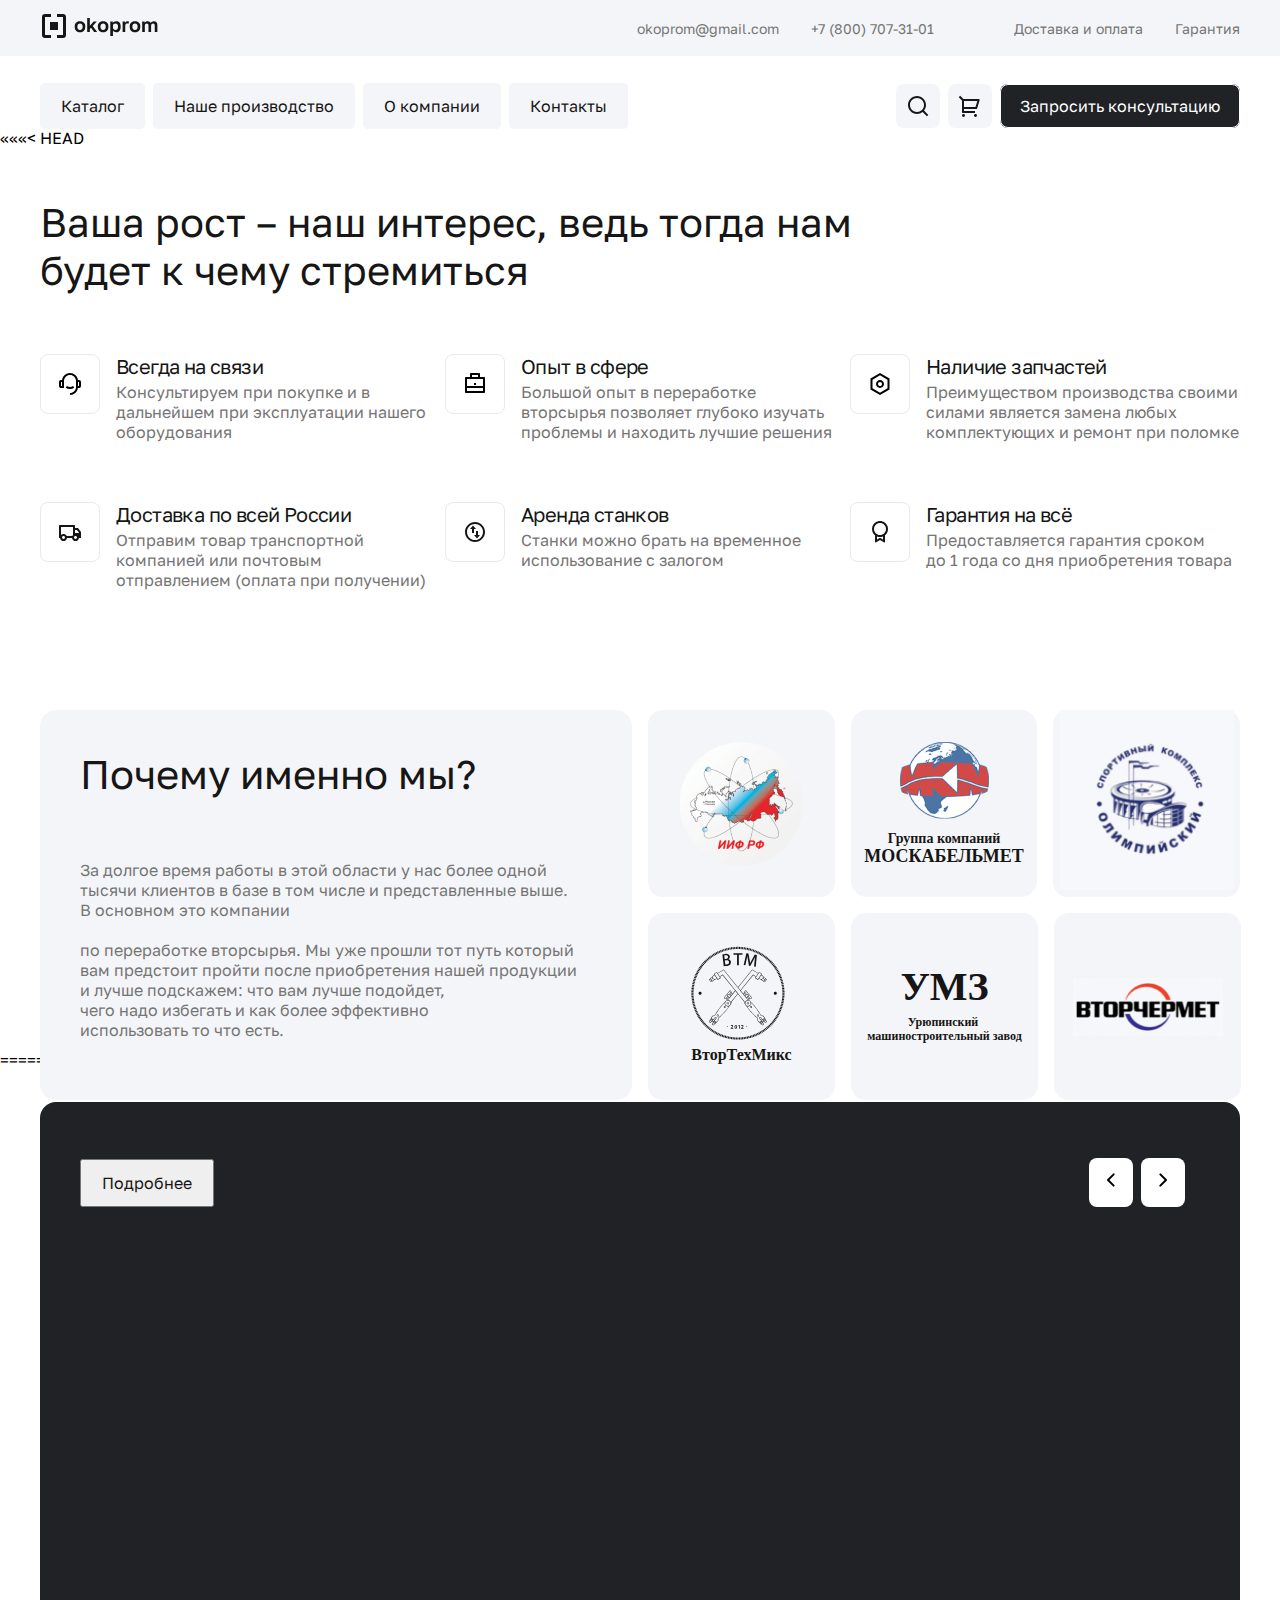
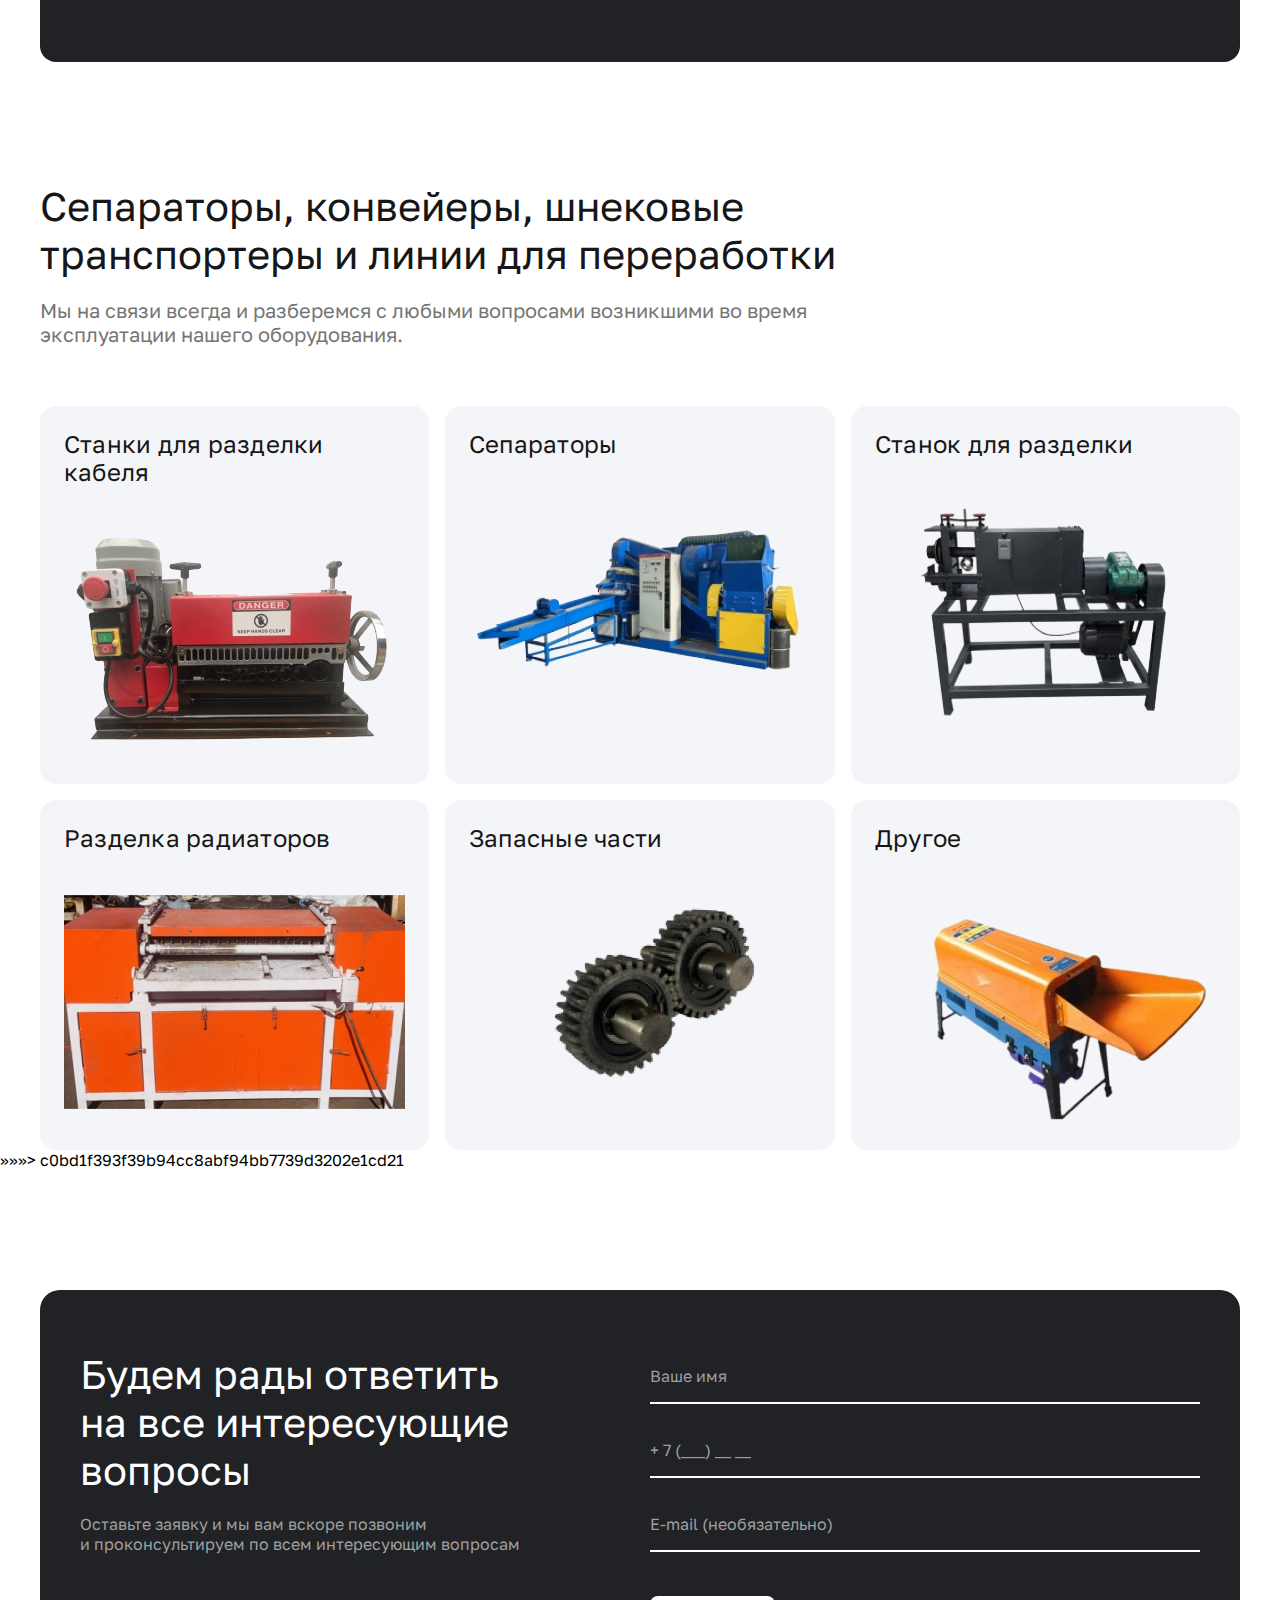
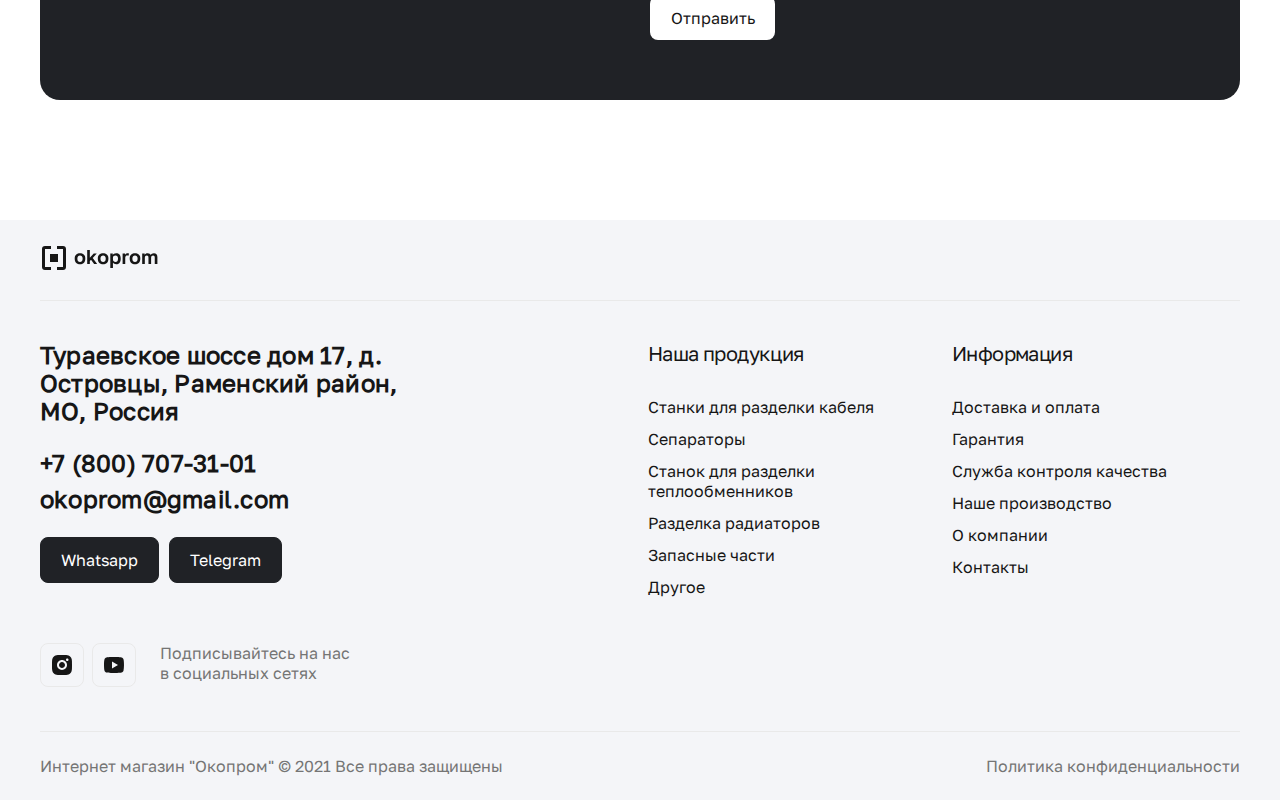
==== commit b0d938d5: "main-bottom" ====
--- a/index.html
+++ b/index.html
@@ -1,111 +1,187 @@
 <!DOCTYPE html>
 <html lang="en">
-<head>
-    <meta charset="UTF-8">
-    <meta name="viewport" content="width=device-width, initial-scale=1.0">
-    <link rel="stylesheet" href="./css/style.css">
+  <head>
+    <meta charset="UTF-8" />
+    <meta name="viewport" content="width=device-width, initial-scale=1.0" />
+    <link rel="stylesheet" href="./css/style.css" />
+    <link
+      rel="stylesheet"
+      href="https://cdnjs.cloudflare.com/ajax/libs/OwlCarousel2/2.3.4/assets/owl.carousel.min.css"
+      integrity="sha512-tS3S5qG0BlhnQROyJXvNjeEM4UpMXHrQfTGmbQ1gKmelCxlSEBUaxhRBj/EFTzpbP4RVSrpEikbmdJobCvhE3g=="
+      crossorigin="anonymous"
+      referrerpolicy="no-referrer"
+    />
+    <link
+      rel="stylesheet"
+      href="https://cdnjs.cloudflare.com/ajax/libs/OwlCarousel2/2.3.4/assets/owl.theme.default.min.css"
+      integrity="sha512-sMXtMNL1zRzolHYKEujM2AqCLUR9F2C4/05cdbxjjLSRvMQIciEPCQZo++nk7go3BtSuK9kfa/s+a4f4i5pLkw=="
+      crossorigin="anonymous"
+      referrerpolicy="no-referrer"
+    />
     <title>okoprom</title>
-</head>
-<body>
+  </head>
+  <body>
     <header>
-        <nav class="header-nav-top">
-          <div class="container">
-              <nav class="header-navTop-content">
-                  <div class="header-nav-top-left">
-                      <a href="./index.html"><img src="./images/header-and-footer-images/header-site-icon.svg" alt="Site Icon"></a>
-                  </div>
-                  <div class="header-nav-top-right">
-                      <ul class="navTop-contacts-list">
-                          <li class="navTop-listItem">
-                              <a href="./pages/contact.html" class="navTop-listItem-link">okoprom@gmail.com</a>
-                          </li>
-                          <li class="navTop-listItem">
-                              <a href="./pages/contact.html" class="navTop-listItem-link">+7 (800) 707-31-01</a>
-                          </li>
-                      </ul>
-                      <ul class="navTop-delivery-list">
-                          <li class="navTop-listItem">
-                              <a href="./pages/delivery.html" class="navTop-listItem-link navTop-listItem-link-respon">Доставка и оплата</a>
-                          </li>
-                          <li class="navTop-listItem">
-                              <a href="./pages/garantuee.html" class="navTop-listItem-link navTop-listItem-link-respon">Гарантия</a>
-                          </li>
-                      </ul>
-                  </div>
-              </nav>
-          </div>
+      <nav class="header-nav-top">
+        <div class="container">
+          <nav class="header-navTop-content">
+            <div class="header-nav-top-left">
+              <a href="./index.html"
+                ><img
+                  src="./images/header-and-footer-images/header-site-icon.svg"
+                  alt="Site Icon"
+              /></a>
+            </div>
+            <div class="header-nav-top-right">
+              <ul class="navTop-contacts-list">
+                <li class="navTop-listItem">
+                  <a href="./pages/contact.html" class="navTop-listItem-link"
+                    >okoprom@gmail.com</a
+                  >
+                </li>
+                <li class="navTop-listItem">
+                  <a href="./pages/contact.html" class="navTop-listItem-link"
+                    >+7 (800) 707-31-01</a
+                  >
+                </li>
+              </ul>
+              <ul class="navTop-delivery-list">
+                <li class="navTop-listItem">
+                  <a
+                    href="./pages/delivery.html"
+                    class="navTop-listItem-link navTop-listItem-link-respon"
+                    >Доставка и оплата</a
+                  >
+                </li>
+                <li class="navTop-listItem">
+                  <a
+                    href="./pages/garantuee.html"
+                    class="navTop-listItem-link navTop-listItem-link-respon"
+                    >Гарантия</a
+                  >
+                </li>
+              </ul>
+            </div>
+          </nav>
+        </div>
       </nav>
       <ul class="navTop-delivery-list-change">
         <li class="navTop-listItem">
-            <a href="./pages/delivery.html" class="navTop-listItem-link navTop-listItem-link-respon">Доставка и оплата</a>
+          <a
+            href="./pages/delivery.html"
+            class="navTop-listItem-link navTop-listItem-link-respon"
+            >Доставка и оплата</a
+          >
         </li>
         <li class="navTop-listItem">
-            <a href="./pages/garantuee.html" class="navTop-listItem-link navTop-listItem-link-respon">Гарантия</a>
+          <a
+            href="./pages/garantuee.html"
+            class="navTop-listItem-link navTop-listItem-link-respon"
+            >Гарантия</a
+          >
         </li>
       </ul>
       <nav class="header-nav-bottom">
-          <div class="container">
-              <nav class="header-navBottom-content">
-                  <div class="navBottom-list">
-                      <li class="navBottom-listItem">
-                          <a href="./pages/catalog.html" class="navBottom-listItem-link">Каталог</a>
-                      </li>
-                      <li class="navBottom-listItem">
-                          <a href="./pages/product.html" class="navBottom-listItem-link">Наше производство</a>
-                      </li>
-                      <li class="navBottom-listItem">
-                          <a href="./pages/about.html" class="navBottom-listItem-link">О компании</a>
-                      </li>
-                      <li class="navBottom-listItem">
-                          <a href="./pages/contact.html" class="navBottom-listItem-link">Контакты</a>
-                      </li>
-                  </div>
-                  <div class="header-nav-bottom-right">
-                      <div class="header-bottom-icon">
-                          <svg width="24" height="24" viewBox="0 0 24 24" fill="none" xmlns="http://www.w3.org/2000/svg">
-                              <g clip-path="url(#clip0_7606_385)">
-                                <path d="M18.031 16.617L22.314 20.899L20.899 22.314L16.617 18.031C15.0237 19.3082 13.042 20.0029 11 20C6.032 20 2 15.968 2 11C2 6.032 6.032 2 11 2C15.968 2 20 6.032 20 11C20.0029 13.042 19.3082 15.0237 18.031 16.617ZM16.025 15.875C17.2941 14.5699 18.0029 12.8204 18 11C18 7.132 14.867 4 11 4C7.132 4 4 7.132 4 11C4 14.867 7.132 18 11 18C12.8204 18.0029 14.5699 17.2941 15.875 16.025L16.025 15.875Z" fill="#161616"/>
-                              </g>
-                              <defs>
-                                <clipPath id="clip0_7606_385">
-                                  <rect width="24" height="24" fill="white"/>
-                                </clipPath>
-                              </defs>
-                          </svg>
-                      </div>
-                      <div class="header-bottom-icon">
-                          <svg width="24" height="24" viewBox="0 0 24 24" fill="none" xmlns="http://www.w3.org/2000/svg">
-                              <g clip-path="url(#clip0_7606_380)">
-                                <path d="M3.99984 6.41481L0.756836 3.17281L2.17184 1.75781L5.41384 5.00081H20.6558C20.8117 5.0008 20.9654 5.03723 21.1047 5.10718C21.244 5.17713 21.365 5.27868 21.4581 5.40371C21.5511 5.52874 21.6137 5.6738 21.6407 5.8273C21.6678 5.9808 21.6586 6.1385 21.6138 6.28781L19.2138 14.2878C19.1521 14.4939 19.0255 14.6746 18.853 14.803C18.6804 14.9315 18.471 15.0008 18.2558 15.0008H5.99984V17.0008H16.9998V19.0008H4.99984C4.73462 19.0008 4.48027 18.8955 4.29273 18.7079C4.10519 18.5204 3.99984 18.266 3.99984 18.0008V6.41481ZM5.99984 7.00081V13.0008H17.5118L19.3118 7.00081H5.99984ZM5.49984 23.0008C5.10201 23.0008 4.72048 22.8428 4.43918 22.5615C4.15787 22.2802 3.99984 21.8986 3.99984 21.5008C3.99984 21.103 4.15787 20.7215 4.43918 20.4402C4.72048 20.1588 5.10201 20.0008 5.49984 20.0008C5.89766 20.0008 6.27919 20.1588 6.5605 20.4402C6.8418 20.7215 6.99984 21.103 6.99984 21.5008C6.99984 21.8986 6.8418 22.2802 6.5605 22.5615C6.27919 22.8428 5.89766 23.0008 5.49984 23.0008ZM17.4998 23.0008C17.102 23.0008 16.7205 22.8428 16.4392 22.5615C16.1579 22.2802 15.9998 21.8986 15.9998 21.5008C15.9998 21.103 16.1579 20.7215 16.4392 20.4402C16.7205 20.1588 17.102 20.0008 17.4998 20.0008C17.8977 20.0008 18.2792 20.1588 18.5605 20.4402C18.8418 20.7215 18.9998 21.103 18.9998 21.5008C18.9998 21.8986 18.8418 22.2802 18.5605 22.5615C18.2792 22.8428 17.8977 23.0008 17.4998 23.0008Z" fill="#161616"/>
-                              </g>
-                              <defs>
-                                <clipPath id="clip0_7606_380">
-                                  <rect width="24" height="24" fill="white"/>
-                                </clipPath>
-                              </defs>
-                          </svg>
-                      </div>
-                      <div class="oddelno-btn">
-                          <a href="#" class="header-navBottom-link">Запросить консультацию</a>
-                      </div>
-                  </div>
-                  <div class="menu-btn">
-                      <svg width="24" height="24" viewBox="0 0 24 24" fill="none" xmlns="http://www.w3.org/2000/svg">
-                          <g clip-path="url(#clip0_7606_1771)">
-                            <path d="M3 4H21V6H3V4ZM3 11H21V13H3V11ZM3 18H21V20H3V18Z" fill="#161616"/>
-                          </g>
-                          <defs>
-                            <clipPath id="clip0_7606_1771">
-                              <rect width="24" height="24" fill="white"/>
-                            </clipPath>
-                          </defs>
-                      </svg>
-                  </div>
-              </nav>
-          </div>
+        <div class="container">
+          <nav class="header-navBottom-content">
+            <div class="navBottom-list">
+              <li class="navBottom-listItem">
+                <a href="./pages/catalog.html" class="navBottom-listItem-link"
+                  >Каталог</a
+                >
+              </li>
+              <li class="navBottom-listItem">
+                <a href="./pages/product.html" class="navBottom-listItem-link"
+                  >Наше производство</a
+                >
+              </li>
+              <li class="navBottom-listItem">
+                <a href="./pages/about.html" class="navBottom-listItem-link"
+                  >О компании</a
+                >
+              </li>
+              <li class="navBottom-listItem">
+                <a href="./pages/contact.html" class="navBottom-listItem-link"
+                  >Контакты</a
+                >
+              </li>
+            </div>
+            <div class="header-nav-bottom-right">
+              <div class="header-bottom-icon">
+                <svg
+                  width="24"
+                  height="24"
+                  viewBox="0 0 24 24"
+                  fill="none"
+                  xmlns="http://www.w3.org/2000/svg"
+                >
+                  <g clip-path="url(#clip0_7606_385)">
+                    <path
+                      d="M18.031 16.617L22.314 20.899L20.899 22.314L16.617 18.031C15.0237 19.3082 13.042 20.0029 11 20C6.032 20 2 15.968 2 11C2 6.032 6.032 2 11 2C15.968 2 20 6.032 20 11C20.0029 13.042 19.3082 15.0237 18.031 16.617ZM16.025 15.875C17.2941 14.5699 18.0029 12.8204 18 11C18 7.132 14.867 4 11 4C7.132 4 4 7.132 4 11C4 14.867 7.132 18 11 18C12.8204 18.0029 14.5699 17.2941 15.875 16.025L16.025 15.875Z"
+                      fill="#161616"
+                    />
+                  </g>
+                  <defs>
+                    <clipPath id="clip0_7606_385">
+                      <rect width="24" height="24" fill="white" />
+                    </clipPath>
+                  </defs>
+                </svg>
+              </div>
+              <div class="header-bottom-icon">
+                <svg
+                  width="24"
+                  height="24"
+                  viewBox="0 0 24 24"
+                  fill="none"
+                  xmlns="http://www.w3.org/2000/svg"
+                >
+                  <g clip-path="url(#clip0_7606_380)">
+                    <path
+                      d="M3.99984 6.41481L0.756836 3.17281L2.17184 1.75781L5.41384 5.00081H20.6558C20.8117 5.0008 20.9654 5.03723 21.1047 5.10718C21.244 5.17713 21.365 5.27868 21.4581 5.40371C21.5511 5.52874 21.6137 5.6738 21.6407 5.8273C21.6678 5.9808 21.6586 6.1385 21.6138 6.28781L19.2138 14.2878C19.1521 14.4939 19.0255 14.6746 18.853 14.803C18.6804 14.9315 18.471 15.0008 18.2558 15.0008H5.99984V17.0008H16.9998V19.0008H4.99984C4.73462 19.0008 4.48027 18.8955 4.29273 18.7079C4.10519 18.5204 3.99984 18.266 3.99984 18.0008V6.41481ZM5.99984 7.00081V13.0008H17.5118L19.3118 7.00081H5.99984ZM5.49984 23.0008C5.10201 23.0008 4.72048 22.8428 4.43918 22.5615C4.15787 22.2802 3.99984 21.8986 3.99984 21.5008C3.99984 21.103 4.15787 20.7215 4.43918 20.4402C4.72048 20.1588 5.10201 20.0008 5.49984 20.0008C5.89766 20.0008 6.27919 20.1588 6.5605 20.4402C6.8418 20.7215 6.99984 21.103 6.99984 21.5008C6.99984 21.8986 6.8418 22.2802 6.5605 22.5615C6.27919 22.8428 5.89766 23.0008 5.49984 23.0008ZM17.4998 23.0008C17.102 23.0008 16.7205 22.8428 16.4392 22.5615C16.1579 22.2802 15.9998 21.8986 15.9998 21.5008C15.9998 21.103 16.1579 20.7215 16.4392 20.4402C16.7205 20.1588 17.102 20.0008 17.4998 20.0008C17.8977 20.0008 18.2792 20.1588 18.5605 20.4402C18.8418 20.7215 18.9998 21.103 18.9998 21.5008C18.9998 21.8986 18.8418 22.2802 18.5605 22.5615C18.2792 22.8428 17.8977 23.0008 17.4998 23.0008Z"
+                      fill="#161616"
+                    />
+                  </g>
+                  <defs>
+                    <clipPath id="clip0_7606_380">
+                      <rect width="24" height="24" fill="white" />
+                    </clipPath>
+                  </defs>
+                </svg>
+              </div>
+              <div class="oddelno-btn">
+                <a href="#" class="header-navBottom-link"
+                  >Запросить консультацию</a
+                >
+              </div>
+            </div>
+            <div class="menu-btn">
+              <svg
+                width="24"
+                height="24"
+                viewBox="0 0 24 24"
+                fill="none"
+                xmlns="http://www.w3.org/2000/svg"
+              >
+                <g clip-path="url(#clip0_7606_1771)">
+                  <path
+                    d="M3 4H21V6H3V4ZM3 11H21V13H3V11ZM3 18H21V20H3V18Z"
+                    fill="#161616"
+                  />
+                </g>
+                <defs>
+                  <clipPath id="clip0_7606_1771">
+                    <rect width="24" height="24" fill="white" />
+                  </clipPath>
+                </defs>
+              </svg>
+            </div>
+          </nav>
+        </div>
       </nav>
     </header>
     <main>
+<<<<<<< HEAD
         <div class="container-f">
             <div class="main-f1">
               <p class="text1">
@@ -468,114 +544,412 @@
             </div>
             </div>
           </div>
+=======
+      <section>
+        <div class="main_sections">
+          <div class="container">
+            <div class="main_section_parent">
+              <div class="owl-carousel">
+                <div class="main_section">
+                  <div class="flex">
+                    <div class="main_section_info">
+                      <h1>Новый зверь для всех типов кабелей</h1>
+                      <div class="diameter">
+                        <p>Диаметр обработки</p>
+                        <p>от 1,5 до 130мм</p>
+                      </div>
+                      <div class="dimension">
+                        <p>Размеры</p>
+                        <p>90*68*120 см</p>
+                      </div>
+                      <div class="power">
+                        <p>Мощность</p>
+                        <p>3 кВт 380 В</p>
+                      </div>
+                    </div>
+                    <h2>209 000 ₽</h2>
+                  </div>
+                  <div class="main_section_img">
+                    <img
+                      src="./images/product/1280/4815img_3205-1960-2 1.png"
+                      alt=""
+                    />
+                  </div>
+                </div>
+                <div class="main_section">
+                  <div class="flex">
+                    <div class="main_section_info">
+                      <h1>Новый зверь для всех типов кабелей</h1>
+                      <div class="diameter">
+                        <p>Диаметр обработки</p>
+                        <p>от 1,5 до 130мм</p>
+                      </div>
+                      <div class="dimension">
+                        <p>Размеры</p>
+                        <p>90*68*120 см</p>
+                      </div>
+                      <div class="power">
+                        <p>Мощность</p>
+                        <p>3 кВт 380 В</p>
+                      </div>
+                    </div>
+                    <h2>209 000 ₽</h2>
+                  </div>
+                  <div class="main_section_img">
+                    <img
+                      src="./images/product/1280/4815img_3205-1960-2 1.png"
+                      alt=""
+                    />
+                  </div>
+                </div>
+              </div>
+              <div class="details">
+                <div class="detail_btn1">
+                  <button class="btn1">Подробнее</button>
+                </div>
+                <div class="detiail_btn2">
+                  <button id="to_left" class="btn2">
+                    <svg
+                      xmlns="http://www.w3.org/2000/svg"
+                      width="24"
+                      height="24"
+                      viewBox="0 0 24 24"
+                    >
+                      <g fill="none" fill-rule="evenodd">
+                        <path
+                          d="M24 0v24H0V0zM12.593 23.258l-.011.002l-.071.035l-.02.004l-.014-.004l-.071-.035c-.01-.004-.019-.001-.024.005l-.004.01l-.017.428l.005.02l.01.013l.104.074l.015.004l.012-.004l.104-.074l.012-.016l.004-.017l-.017-.427c-.002-.01-.009-.017-.017-.018m.265-.113l-.013.002l-.185.093l-.01.01l-.003.011l.018.43l.005.012l.008.007l.201.093c.012.004.023 0 .029-.008l.004-.014l-.034-.614c-.003-.012-.01-.02-.02-.022m-.715.002a.023.023 0 0 0-.027.006l-.006.014l-.034.614c0 .012.007.02.017.024l.015-.002l.201-.093l.01-.008l.004-.011l.017-.43l-.003-.012l-.01-.01z"
+                        />
+                        <path
+                          fill="currentColor"
+                          d="M8.293 12.707a1 1 0 0 1 0-1.414l5.657-5.657a1 1 0 1 1 1.414 1.414L10.414 12l4.95 4.95a1 1 0 0 1-1.414 1.414z"
+                        />
+                      </g>
+                    </svg>
+                  </button>
+                  <button id="to_right" class="btn2">
+                    <svg
+                      xmlns="http://www.w3.org/2000/svg"
+                      width="24"
+                      height="24"
+                      viewBox="0 0 24 24"
+                    >
+                      <g fill="none" fill-rule="evenodd">
+                        <path
+                          d="M24 0v24H0V0zM12.593 23.258l-.011.002l-.071.035l-.02.004l-.014-.004l-.071-.035c-.01-.004-.019-.001-.024.005l-.004.01l-.017.428l.005.02l.01.013l.104.074l.015.004l.012-.004l.104-.074l.012-.016l.004-.017l-.017-.427c-.002-.01-.009-.017-.017-.018m.265-.113l-.013.002l-.185.093l-.01.01l-.003.011l.018.43l.005.012l.008.007l.201.093c.012.004.023 0 .029-.008l.004-.014l-.034-.614c-.003-.012-.01-.02-.02-.022m-.715.002a.023.023 0 0 0-.027.006l-.006.014l-.034.614c0 .012.007.02.017.024l.015-.002l.201-.093l.01-.008l.004-.011l.017-.43l-.003-.012l-.01-.01z"
+                        />
+                        <path
+                          fill="currentColor"
+                          d="M15.707 11.293a1 1 0 0 1 0 1.414l-5.657 5.657a1 1 0 1 1-1.414-1.414l4.95-4.95l-4.95-4.95a1 1 0 0 1 1.414-1.414z"
+                        />
+                      </g>
+                    </svg>
+                  </button>
+                </div>
+              </div>
+            </div>
+          </div>
+        </div>
+      </section>
+      <section>
+        <div class="products_section">
+          <div class="container">
+            <div class="product_section">
+              <div class="product_title">
+                <h1>
+                  Сепараторы, конвейеры, шнековые транспортеры и линии
+                  для переработки
+                </h1>
+                <p>
+                  Мы на связи всегда и разберемся с любыми вопросами возникшими
+                  во время эксплуатации нашего оборудования.
+                </p>
+              </div>
+              <div class="product_cards">
+                <div class="product_card">
+                  <h3>Станки для разделки кабеля</h3>
+                  <img
+                    src="./images/product-img1/1280/4815img_3205-1960 2.png"
+                    alt=""
+                  />
+                </div>
+                <div class="product_card">
+                  <h3>Сепараторы</h3>
+                  <div>
+                    <img
+                      src="./images/producr2img/1280/4815img_3205-1960 2.png"
+                      alt=""
+                    />
+                  </div>
+                </div>
+                <div class="product_card">
+                  <h3>Станок для разделки</h3>
+                  <img
+                    src="./images/product-img3/1280/4815img_3205-1960 2.png"
+                    alt=""
+                  />
+                </div>
+                <div class="product_card">
+                  <h3>Разделка радиаторов</h3>
+                  <img
+                    src="./images/product-img4/1280/4815img_3205-1960 2.png"
+                    alt=""
+                  />
+                </div>
+                <div class="product_card">
+                  <h3>Запасные части</h3>
+                  <img
+                    src="./images/product-img5/1280/4815img_3205-1960 2.png"
+                    alt=""
+                  />
+                </div>
+                <div class="product_card">
+                  <h3>Другое</h3>
+                  <img
+                    src="./images/product-img6/1280/4815img_3205-1960 2.png"
+                    alt=""
+                  />
+                </div>
+              </div>
+            </div>
+          </div>
+        </div>
+      </section>
+>>>>>>> c0bd1f393f39b94cc8abf94bb7739d3202e1cd21
     </main>
+
     <footer>
-        <div class="footer-top">
-            <div class="container">
-                <div class="footer-top-content">
-                    <div class="footer-top-left">
-                        <h1 class="footer-top-heading">Будем рады ответить на все интересующие вопросы</h1>
-                        <p class="footer-top-desc">Оставьте заявку и мы вам вскоре позвоним и проконсультируем по всем интересующим вопросам</p>
-                    </div>
-                    <form class="footer-top-right">
-                        <input type="text" name="name" placeholder="Ваше имя"> 
-                        <input type="tel" name="phone" placeholder="+ 7 (___) __ __">
-                        <input type="email" name="email" placeholder="E-mail (необязательно)">
-                        <button class="footer-top-submitBtn">Отправить</button>
-                    </form>
-                </div>
-            </div>
+      <div class="footer-top">
+        <div class="container">
+          <div class="footer-top-content">
+            <div class="footer-top-left">
+              <h1 class="footer-top-heading">
+                Будем рады ответить на все интересующие вопросы
+              </h1>
+              <p class="footer-top-desc">
+                Оставьте заявку и мы вам вскоре позвоним и проконсультируем по
+                всем интересующим вопросам
+              </p>
+            </div>
+            <form class="footer-top-right">
+              <input type="text" name="name" placeholder="Ваше имя" />
+              <input type="tel" name="phone" placeholder="+ 7 (___) __ __" />
+              <input
+                type="email"
+                name="email"
+                placeholder="E-mail (необязательно)"
+              />
+              <button class="footer-top-submitBtn">Отправить</button>
+            </form>
+          </div>
         </div>
-        <div class="footer-bottom">
-            <div class="container">
-                <div class="footer-bottom-content">
-                    <div class="footer-bottom-firstPart">
-                        <img src="./images/header-and-footer-images/footer-site-icon.svg" alt="Site Icon">
-                        <div class="footer-hr-line"></div>
-                    </div>
-                    <div class="footer-bottom-secondPart">
-                        <div class="footer-bottom-secondPart-left">
-                            <h3 class="footer-bottom-secondPart-adress">
-                                Тураевское шоссе дом 17, д. Островцы, Раменский район, МО, Россия
-                            </h3>
-                            <div class="footer-bottom-secondPart-contact">
-                                <p class="footer-bottom-secondPart-contact-content">
-                                    +7 (800) 707-31-01
-                                </p>
-                                <p class="footer-bottom-secondPart-contact-content">
-                                    okoprom@gmail.com
-                                </p>    
-                            </div>
-                            <div class="footer-bottom-secondPart-massengers">
-                                <a href="https://web.whatsapp.com/" target="_blank" class="footer-bottom-massenger">Whatsapp</a>
-                                <a href="https://telegram.org/" target="_blank" class="footer-bottom-massenger">Telegram</a>
-                            </div>
-                            <div class="footer-bottom-secondPart-socials">
-                                <div class="footer-bottom-secondPart-socials-icons">
-                                    <a href="https://www.instagram.com/">
-                                        <img src="./images/header-and-footer-images/footer-instagram-icon.svg" alt="Footer Instagram Icon">
-                                    </a>
-                                    <a href="https://www.youtube.com/">
-                                        <img src="./images/header-and-footer-images/footer-youtube-icon.svg" alt="Footer Youtube Icon">
-                                    </a>
-                                </div>
-                                <p class="footer-bottom-secondPart-socials-desc">Подписывайтесь на нас <br> в социальных сетях</p>
-                            </div>
-                        </div>
-                        <div class="footer-bottom-secondPart-right">
-                            <ul class="footer-bottom-secondPart-right-list">
-                                <h3 class="footer-bottom-secondPart-right-listHeading">Наша продукция</h3>
-                                <li class="footer-bottom-secondPart-right-listItem">
-                                    <a href="" class="footer-bottom-secondPart-right-listItem-link">Станки для разделки кабеля</a>
-                                </li>
-                                <li class="footer-bottom-secondPart-right-listItem">
-                                    <a href="" class="footer-bottom-secondPart-right-listItem-link">Сепараторы</a>
-                                </li>
-                                <li class="footer-bottom-secondPart-right-listItem">
-                                    <a href="" class="footer-bottom-secondPart-right-listItem-link">Станок для разделки <br class="brin"> теплообменников</a>
-                                </li>
-                                <li class="footer-bottom-secondPart-right-listItem">
-                                    <a href="" class="footer-bottom-secondPart-right-listItem-link">Разделка радиаторов</a>
-                                </li>
-                                <li class="footer-bottom-secondPart-right-listItem">
-                                    <a href="" class="footer-bottom-secondPart-right-listItem-link">Запасные части</a>
-                                </li>
-                                <li class="footer-bottom-secondPart-right-listItem">
-                                    <a href="" class="footer-bottom-secondPart-right-listItem-link">Другое</a>
-                                </li>   
-                            </ul>
-                            <ul class="footer-bottom-secondPart-right-list">
-                                <h3 class="footer-bottom-secondPart-right-listHeading">Информация</h3>
-                                <li class="footer-bottom-secondPart-right-listItem">
-                                    <a href="./pages/delivery.html" class="footer-bottom-secondPart-right-listItem-link">Доставка и оплата</a>
-                                </li>
-                                <li class="footer-bottom-secondPart-right-listItem">
-                                    <a href="./pages/garantuee.html" class="footer-bottom-secondPart-right-listItem-link">Гарантия</a>
-                                </li>
-                                <li class="footer-bottom-secondPart-right-listItem">
-                                    <a href="./pages/catalog.html" class="footer-bottom-secondPart-right-listItem-link">Служба контроля качества</a>
-                                </li>
-                                <li class="footer-bottom-secondPart-right-listItem">
-                                    <a href="./pages/product.html" class="footer-bottom-secondPart-right-listItem-link">Наше производство</a>
-                                </li>
-                                <li class="footer-bottom-secondPart-right-listItem">
-                                    <a href="./pages/about.html" class="footer-bottom-secondPart-right-listItem-link">О компании</a>
-                                </li>
-                                <li class="footer-bottom-secondPart-right-listItem">
-                                    <a href="./pages/contact.html" class="footer-bottom-secondPart-right-listItem-link">Контакты</a>
-                                </li>   
-                            </ul>
-                        </div>
-                    </div>
-                    <div class="footer-hr-line2"></div>
-                    <div class="footer-bottom-lastPart">
-                        <p class="footer-bottom-lastPart-content">Интернет магазин "Окопром" © 2021 Все права защищены</p>
-                        <p class="footer-bottom-lastPart-content">Политика конфиденциальности</p>
-                    </div>
-                </div>
-            </div>
+      </div>
+      <div class="footer-bottom">
+        <div class="container">
+          <div class="footer-bottom-content">
+            <div class="footer-bottom-firstPart">
+              <img
+                src="./images/header-and-footer-images/footer-site-icon.svg"
+                alt="Site Icon"
+              />
+              <div class="footer-hr-line"></div>
+            </div>
+            <div class="footer-bottom-secondPart">
+              <div class="footer-bottom-secondPart-left">
+                <h3 class="footer-bottom-secondPart-adress">
+                  Тураевское шоссе дом 17, д. Островцы, Раменский район, МО,
+                  Россия
+                </h3>
+                <div class="footer-bottom-secondPart-contact">
+                  <p class="footer-bottom-secondPart-contact-content">
+                    +7 (800) 707-31-01
+                  </p>
+                  <p class="footer-bottom-secondPart-contact-content">
+                    okoprom@gmail.com
+                  </p>
+                </div>
+                <div class="footer-bottom-secondPart-massengers">
+                  <a
+                    href="https://web.whatsapp.com/"
+                    target="_blank"
+                    class="footer-bottom-massenger"
+                    >Whatsapp</a
+                  >
+                  <a
+                    href="https://telegram.org/"
+                    target="_blank"
+                    class="footer-bottom-massenger"
+                    >Telegram</a
+                  >
+                </div>
+                <div class="footer-bottom-secondPart-socials">
+                  <div class="footer-bottom-secondPart-socials-icons">
+                    <a href="https://www.instagram.com/">
+                      <img
+                        src="./images/header-and-footer-images/footer-instagram-icon.svg"
+                        alt="Footer Instagram Icon"
+                      />
+                    </a>
+                    <a href="https://www.youtube.com/">
+                      <img
+                        src="./images/header-and-footer-images/footer-youtube-icon.svg"
+                        alt="Footer Youtube Icon"
+                      />
+                    </a>
+                  </div>
+                  <p class="footer-bottom-secondPart-socials-desc">
+                    Подписывайтесь на нас <br />
+                    в социальных сетях
+                  </p>
+                </div>
+              </div>
+              <div class="footer-bottom-secondPart-right">
+                <ul class="footer-bottom-secondPart-right-list">
+                  <h3 class="footer-bottom-secondPart-right-listHeading">
+                    Наша продукция
+                  </h3>
+                  <li class="footer-bottom-secondPart-right-listItem">
+                    <a
+                      href=""
+                      class="footer-bottom-secondPart-right-listItem-link"
+                      >Станки для разделки кабеля</a
+                    >
+                  </li>
+                  <li class="footer-bottom-secondPart-right-listItem">
+                    <a
+                      href=""
+                      class="footer-bottom-secondPart-right-listItem-link"
+                      >Сепараторы</a
+                    >
+                  </li>
+                  <li class="footer-bottom-secondPart-right-listItem">
+                    <a
+                      href=""
+                      class="footer-bottom-secondPart-right-listItem-link"
+                      >Станок для разделки <br class="brin" />
+                      теплообменников</a
+                    >
+                  </li>
+                  <li class="footer-bottom-secondPart-right-listItem">
+                    <a
+                      href=""
+                      class="footer-bottom-secondPart-right-listItem-link"
+                      >Разделка радиаторов</a
+                    >
+                  </li>
+                  <li class="footer-bottom-secondPart-right-listItem">
+                    <a
+                      href=""
+                      class="footer-bottom-secondPart-right-listItem-link"
+                      >Запасные части</a
+                    >
+                  </li>
+                  <li class="footer-bottom-secondPart-right-listItem">
+                    <a
+                      href=""
+                      class="footer-bottom-secondPart-right-listItem-link"
+                      >Другое</a
+                    >
+                  </li>
+                </ul>
+                <ul class="footer-bottom-secondPart-right-list">
+                  <h3 class="footer-bottom-secondPart-right-listHeading">
+                    Информация
+                  </h3>
+                  <li class="footer-bottom-secondPart-right-listItem">
+                    <a
+                      href="./pages/delivery.html"
+                      class="footer-bottom-secondPart-right-listItem-link"
+                      >Доставка и оплата</a
+                    >
+                  </li>
+                  <li class="footer-bottom-secondPart-right-listItem">
+                    <a
+                      href="./pages/garantuee.html"
+                      class="footer-bottom-secondPart-right-listItem-link"
+                      >Гарантия</a
+                    >
+                  </li>
+                  <li class="footer-bottom-secondPart-right-listItem">
+                    <a
+                      href="./pages/catalog.html"
+                      class="footer-bottom-secondPart-right-listItem-link"
+                      >Служба контроля качества</a
+                    >
+                  </li>
+                  <li class="footer-bottom-secondPart-right-listItem">
+                    <a
+                      href="./pages/product.html"
+                      class="footer-bottom-secondPart-right-listItem-link"
+                      >Наше производство</a
+                    >
+                  </li>
+                  <li class="footer-bottom-secondPart-right-listItem">
+                    <a
+                      href="./pages/about.html"
+                      class="footer-bottom-secondPart-right-listItem-link"
+                      >О компании</a
+                    >
+                  </li>
+                  <li class="footer-bottom-secondPart-right-listItem">
+                    <a
+                      href="./pages/contact.html"
+                      class="footer-bottom-secondPart-right-listItem-link"
+                      >Контакты</a
+                    >
+                  </li>
+                </ul>
+              </div>
+            </div>
+            <div class="footer-hr-line2"></div>
+            <div class="footer-bottom-lastPart">
+              <p class="footer-bottom-lastPart-content">
+                Интернет магазин "Окопром" © 2021 Все права защищены
+              </p>
+              <p class="footer-bottom-lastPart-content">
+                Политика конфиденциальности
+              </p>
+            </div>
+          </div>
         </div>
+      </div>
     </footer>
     <script src="./js/main.js"></script>
-</body>
-</html>+    <script
+      src="https://cdnjs.cloudflare.com/ajax/libs/jquery/3.7.1/jquery.min.js"
+      integrity="sha512-v2CJ7UaYy4JwqLDIrZUI/4hqeoQieOmAZNXBeQyjo21dadnwR+8ZaIJVT8EE2iyI61OV8e6M8PP2/4hpQINQ/g=="
+      crossorigin="anonymous"
+      referrerpolicy="no-referrer"
+    ></script>
+
+    <script
+      src="https://cdnjs.cloudflare.com/ajax/libs/OwlCarousel2/2.3.4/owl.carousel.min.js"
+      integrity="sha512-bPs7Ae6pVvhOSiIcyUClR7/q2OAsRiovw4vAkX+zJbw3ShAeeqezq50RIIcIURq7Oa20rW2n2q+fyXBNcU9lrw=="
+      crossorigin="anonymous"
+      referrerpolicy="no-referrer"
+    ></script>
+
+    <script>
+      $(document).ready(function () {
+        var owl = $(".owl-carousel");
+        owl.owlCarousel({
+          items: 1,
+          loop: true,
+          margin: 50,
+          // autoplay: true,
+          autoplayTimeout: 3000,
+          autoplayHoverPause: true,
+          fluidSpeed: true,
+          smartSpeed: 2000,
+          dots: false,
+        });
+
+        $("#to_left").click(function () {
+          owl.trigger("prev.owl.carousel");
+        });
+        $("#to_right").click(function () {
+          owl.trigger("next.owl.carousel");
+        });
+      });
+    </script>
+  </body>
+</html>
--- a/css/style.css
+++ b/css/style.css
@@ -14,8 +14,331 @@
   max-width: 1240px;
   padding: 0 20px;
   margin: 0 auto;
-}
-
+<<<<<<< HEAD
+=======
+}
+button {
+  cursor: pointer;
+}
+.main_section_parent {
+  margin-top: 32px;
+  height: 560px;
+  flex-shrink: 0;
+  border-radius: 16px;
+  background: var(--Background-Black, #202226);
+  padding: 16px;
+}
+.main_section {
+  display: flex;
+  gap: 12px;
+  justify-content: space-between;
+}
+.main_section_info {
+  width: 450px;
+  border-bottom: 1px solid #36383c;
+}
+.main_section_img {
+  width: 576px;
+  height: 420px;
+  flex-shrink: 0;
+  border-radius: 12px;
+  background: var(--Background-White, #fff);
+  display: flex;
+  align-items: center;
+  justify-content: center;
+}
+.main_section_info h1 {
+  color: var(--Text-White, #fff);
+  font-family: Golos;
+  font-size: 40px;
+  font-style: normal;
+  font-weight: 400;
+  line-height: 48px;
+  margin-bottom: 32px;
+}
+.main_section_info p {
+  color: var(--text-gray-dark-bg, #9f9f9f);
+  font-family: Golos;
+  font-size: 16px;
+  font-style: normal;
+  font-weight: 400;
+  line-height: 20px;
+}
+.diameter {
+  display: flex;
+  justify-content: space-between;
+  border-bottom: 1px solid #36383c;
+  padding-bottom: 12px;
+  padding-top: 12px;
+}
+.dimension {
+  display: flex;
+  justify-content: space-between;
+  border-bottom: 1px solid #36383c;
+  padding-bottom: 12px;
+  padding-top: 12px;
+}
+.power {
+  display: flex;
+  justify-content: space-between;
+  border-bottom: 1px solid #36383c;
+  padding-bottom: 12px;
+  padding-top: 12px;
+>>>>>>> c0bd1f393f39b94cc8abf94bb7739d3202e1cd21
+}
+
+.flex {
+  width: 576px;
+  padding-left: 24px;
+}
+
+.main_section h2 {
+  border-bottom: 1px solid #36383c;
+  color: #fff;
+  font-feature-settings: "liga" off;
+  font-family: Golos;
+  font-size: 24px;
+  font-style: normal;
+  font-weight: 400;
+  line-height: 28px;
+  letter-spacing: 0.24px;
+  margin-top: 88px;
+  padding-bottom: 32px;
+}
+.details {
+  display: flex;
+  justify-content: space-between;
+  align-items: center;
+  margin-top: 40px;
+}
+.detail_btn1 {
+  padding-left: 24px;
+}
+.btn1 {
+  padding: 12px 20px;
+  color: var(--Text-Black, #161616);
+  font-family: Golos;
+  font-size: 16px;
+  font-style: normal;
+  font-weight: 400;
+  line-height: 20px;
+}
+.detiail_btn2 {
+  display: flex;
+  padding-right: 39px;
+  gap: 8px;
+}
+.btn2 {
+  padding: 10px;
+  font-size: 24px;
+  border-radius: 8px;
+  background: var(--Background-White, #fff);
+  border: none;
+}
+.product_title {
+  width: 852px;
+  margin-top: 120px;
+}
+.product_title h1 {
+  color: var(--Text-Black, #161616);
+  font-family: Golos;
+  font-size: 40px;
+  font-style: normal;
+  font-weight: 400;
+  line-height: 48px;
+  padding-bottom: 20px;
+}
+.product_title p {
+  color: var(--text-gray-light-bg, #757575);
+  font-family: Golos;
+  font-size: 20px;
+  font-style: normal;
+  font-weight: 400;
+  line-height: 24px;
+}
+.product_cards {
+  display: grid;
+  grid-template-columns: 1fr 1fr 1fr;
+  gap: 16px;
+  margin-top: 60px;
+}
+.product_card {
+  /* width: 389px; */
+  /* height: 384px; */
+  flex-shrink: 0;
+  border-radius: 16px;
+  background: var(--Background-Gray, #f4f5f8);
+  padding: 24px;
+}
+.product_card h3 {
+  color: var(--Text-Black, #161616);
+  font-feature-settings: "liga" off;
+  font-family: Golos;
+  font-size: 24px;
+  font-style: normal;
+  font-weight: 400;
+  line-height: 28px;
+  letter-spacing: 0.24px;
+  margin-bottom: 30px;
+}
+.product_card div {
+  display: flex;
+  justify-content: center;
+  align-items: center;
+}
+@media (max-width: 1024px) {
+  .container {
+    width: 994px;
+    margin: 0 auto;
+  }
+  .main_section_img {
+    width: 320px;
+    height: 388px;
+    flex-shrink: 0;
+  }
+  .main_section_img img {
+    width: 100%;
+    padding: 90px 12px;
+  }
+  .product_card {
+    /* width: 304px; */
+    /* height: 356px; */
+    flex-shrink: 0;
+  }
+  .product_card h3 {
+    height: 100px;
+  }
+  .product_card img {
+    width: 256px;
+
+    /* height: 180px; */
+    flex-shrink: 0;
+  }
+  /* .product_title { */
+    /* width: 624px; */
+  /* } */
+}
+@media (max-width: 768px) {
+  .container {
+    width: 624px;
+  }
+  .main_section_parent {
+    height: 916px;
+    flex-shrink: 0;
+  }
+  .main_section {
+    flex-direction: column-reverse;
+  }
+  .main_section_img {
+    width: 100%;
+    padding: 20px;
+    flex-shrink: 0;
+  }
+  .main_section_img img {
+    width: 100%;
+  }
+  .details {
+    margin-top: 20px;
+  }
+  .product_cards {
+    grid-template-columns: 1fr 1fr;
+  }
+  .product_title {
+    width: 100%;
+  }
+}
+@media (max-width: 576px) {
+  .container {
+    width: 100%;
+  }
+  .main_section_parent {
+    height: 916px;
+    flex-shrink: 0;
+  }
+  .main_section {
+    flex-direction: column-reverse;
+  }
+  .main_section_img {
+    width: 100%;
+    padding: 20px;
+    flex-shrink: 0;
+  }
+  .main_section_img img {
+    width: 100%;
+  }
+  .details {
+    margin-top: 20px;
+  }
+  .product_cards {
+    grid-template-columns: 1fr 1fr;
+  }
+  .product_title {
+    width: 100%;
+  }
+  .product_card {
+    width: 100%;
+  }
+  .product_card h3 {
+    flex-shrink: 0;
+  }
+  .product_card img {
+    flex-shrink: 0;
+    width: 75%;
+  }
+}
+@media (max-width: 380px) {
+  .product_cards {
+    grid-template-columns: 1fr;
+  }
+  .product_card img {
+    margin: 0 auto;
+    display: block;
+  }
+  .product_title h1 {
+    font-size: 24px;
+    line-height: 28px;
+  }
+  .product_title p {
+    font-size: 14px;
+    line-height: 16px;
+  }
+  .main_section_info h1 {
+    font-size: 24px;
+    line-height: 28px;
+  }
+  .main_section_info p {
+    font-size: 12px;
+    line-height: 20px;
+  }
+  .main_section_parent {
+    height: unset;
+  }
+  .flex {
+    width: 100%;
+    padding: 0;
+  }
+  .main_section_img {
+    height: unset;
+    padding: 8px;
+  }
+  .main_section_img img {
+    padding: 0px;
+  }
+  .main_section_info {
+    width: 100%;
+  }
+  .detail_btn1,
+  .detiail_btn2 {
+    padding: 0;
+  }
+  .detail_btn1 button {
+    font-size: 14px;
+  }
+  .detail_btn2 svg {
+    width: 14px;
+    height: 14px;
+  }
+}
 /* HEADER ///////////////////////////////////////////////////////////////// */
 
 header {
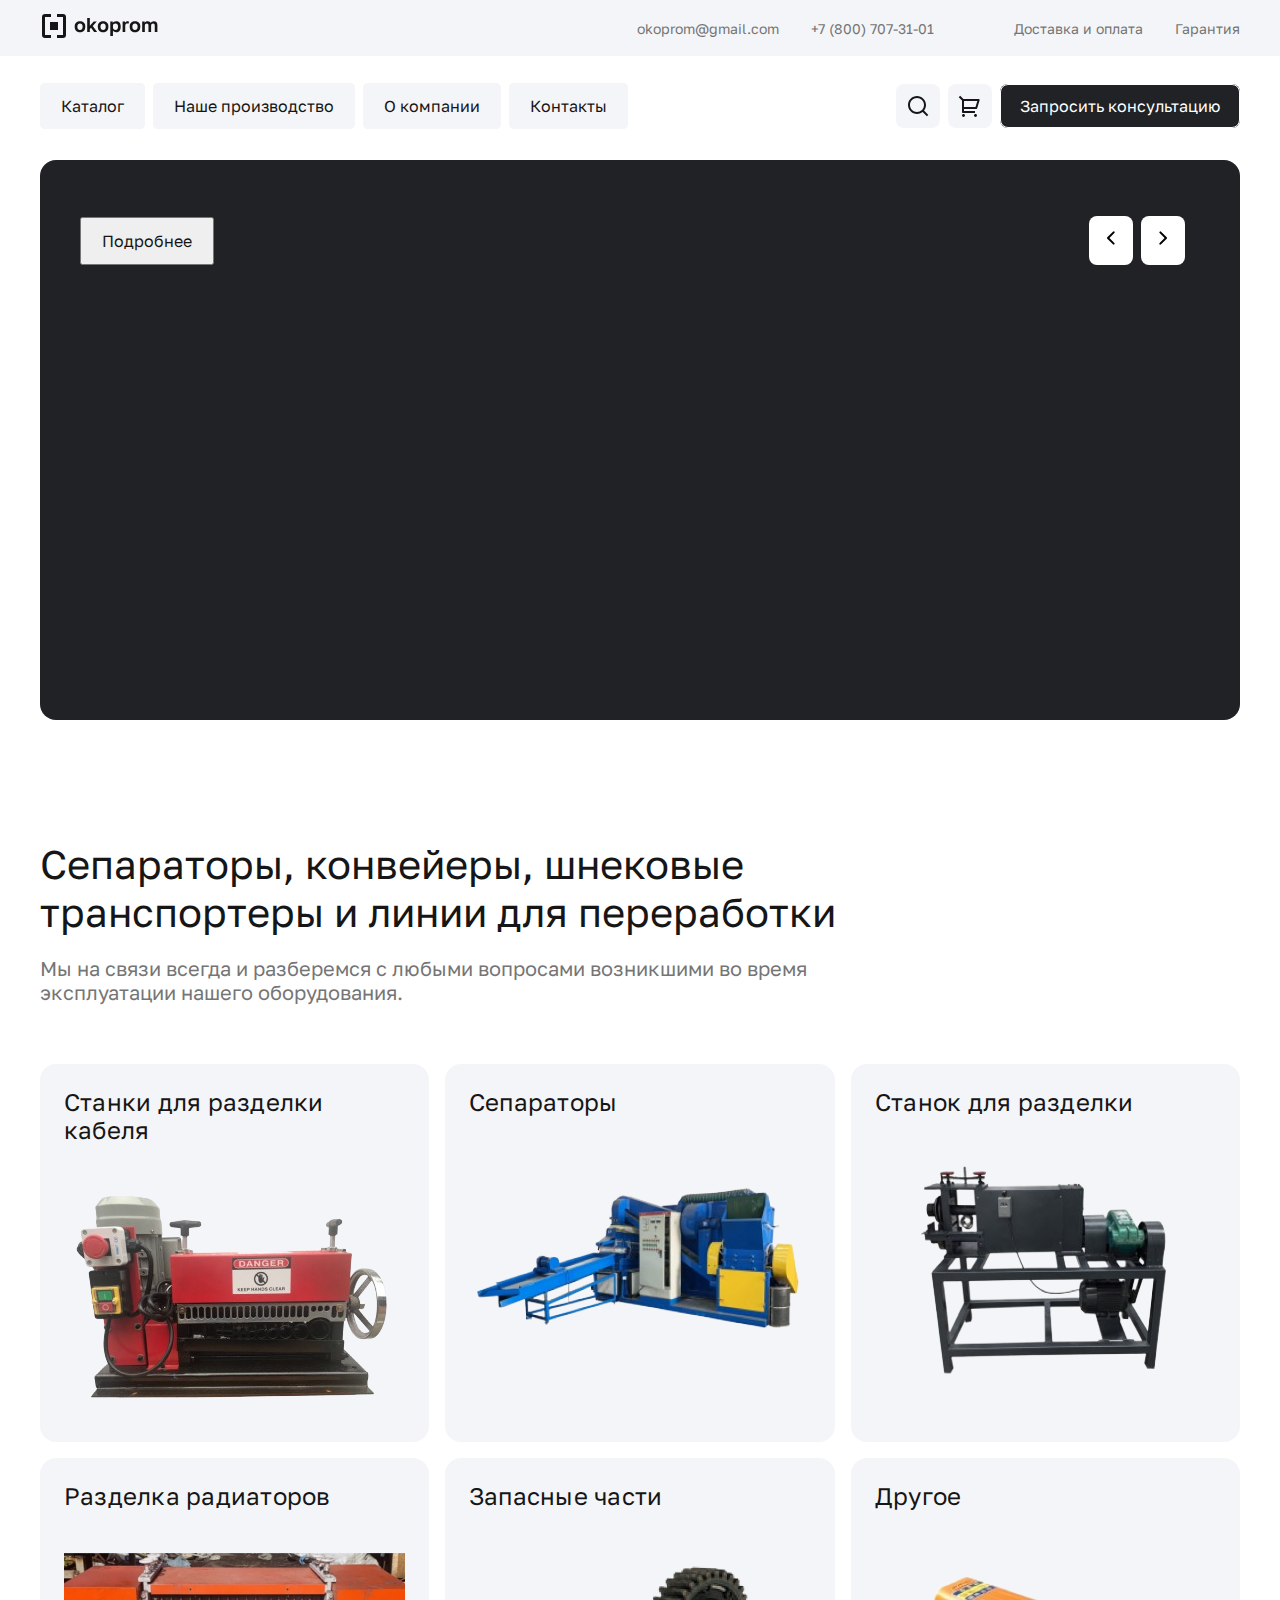
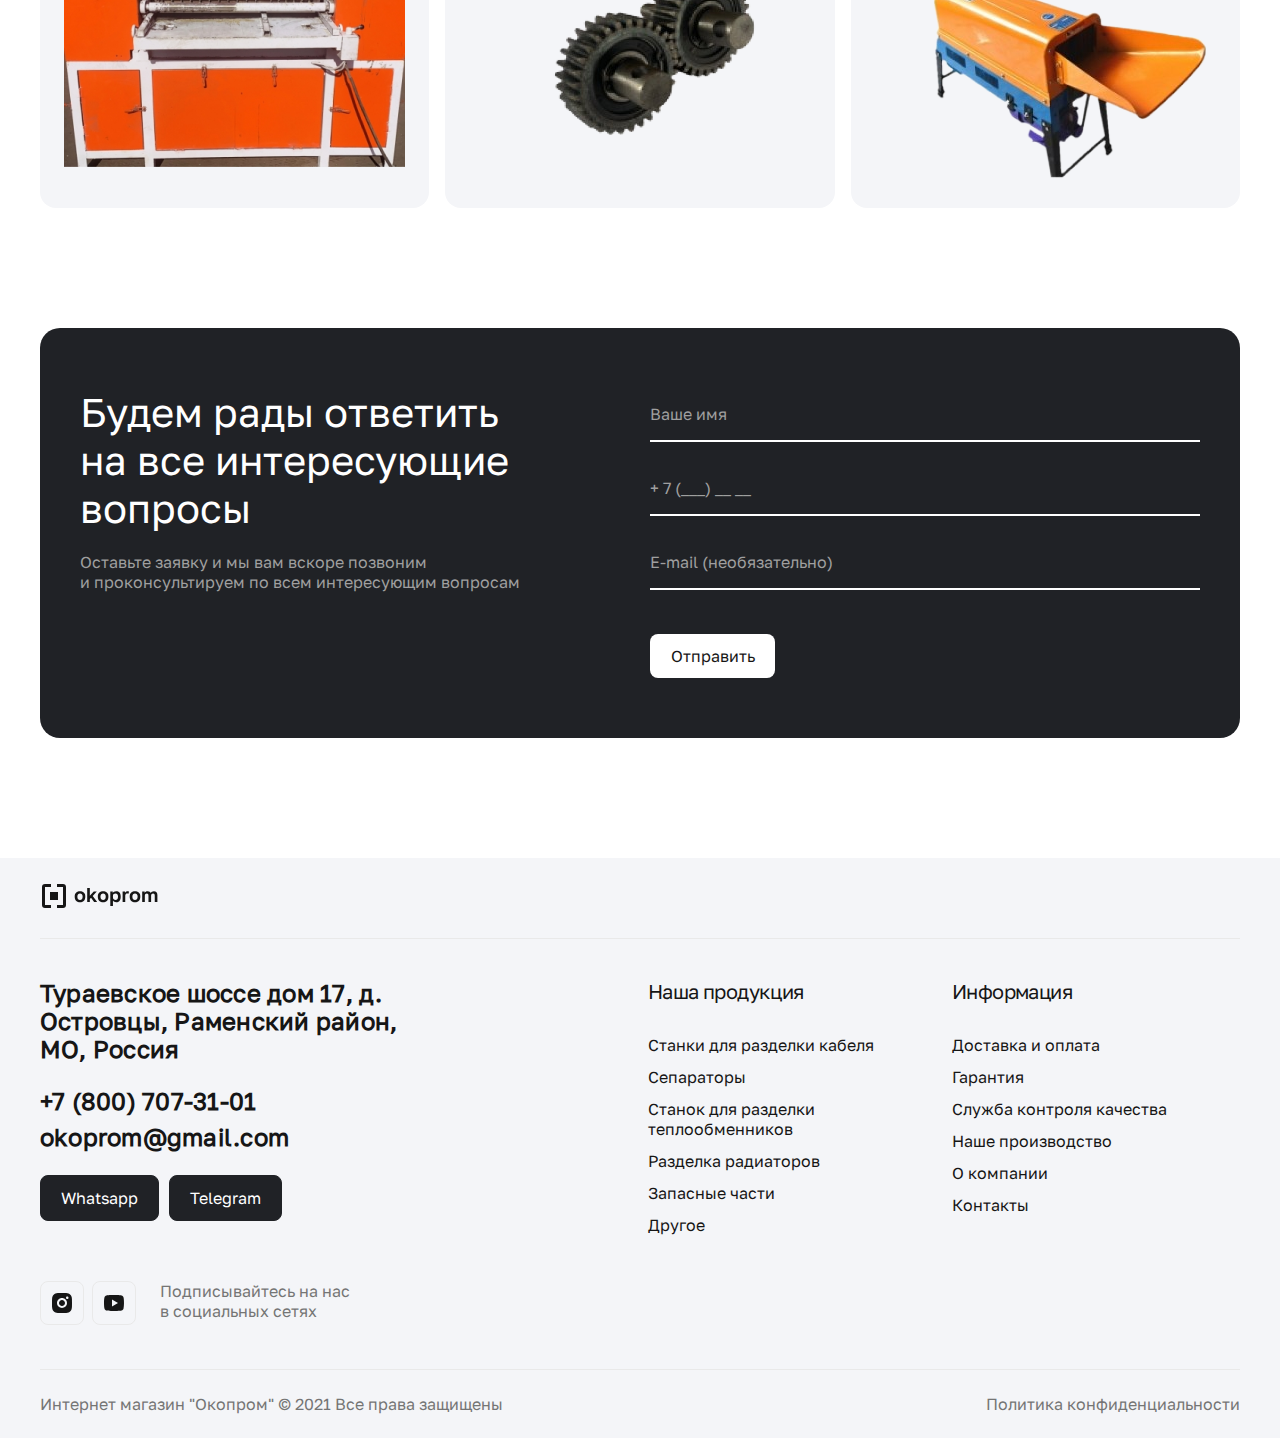
==== commit 85a1b602: "style changed" ====
--- a/index.html
+++ b/index.html
@@ -181,370 +181,6 @@
       </nav>
     </header>
     <main>
-<<<<<<< HEAD
-        <div class="container-f">
-            <div class="main-f1">
-              <p class="text1">
-                Ваша рост – наш интерес, ведь тогда нам будет к чему стремиться
-              </p>
-              <div class="contents-f">
-              <div class="content-f1">
-                <div class="icon-f1">
-                  <svg class="svg-f1" xmlns="http://www.w3.org/2000/svg" width="24" height="24" viewBox="0 0 24 24">
-                      <g clip-path="url(#clip0_108_3202)">
-                        <path d="M19.938 8.00088H21C21.5304 8.00088 22.0391 8.21159 22.4142 8.58666C22.7893 8.96174 23 9.47044 23 10.0009V14.0009C23 14.5313 22.7893 15.04 22.4142 15.4151C22.0391 15.7902 21.5304 16.0009 21 16.0009H19.938C19.6942 17.9342 18.7533 19.7121 17.2917 21.0009C15.8302 22.2897 13.9486 23.0008 12 23.0009V21.0009C13.5913 21.0009 15.1174 20.3687 16.2426 19.2435C17.3679 18.1183 18 16.5922 18 15.0009V9.00088C18 7.40958 17.3679 5.88345 16.2426 4.75824C15.1174 3.63302 13.5913 3.00088 12 3.00088C10.4087 3.00088 8.88258 3.63302 7.75736 4.75824C6.63214 5.88345 6 7.40958 6 9.00088V16.0009H3C2.46957 16.0009 1.96086 15.7902 1.58579 15.4151C1.21071 15.04 1 14.5313 1 14.0009V10.0009C1 9.47044 1.21071 8.96174 1.58579 8.58666C1.96086 8.21159 2.46957 8.00088 3 8.00088H4.062C4.30603 6.06777 5.24708 4.29015 6.70857 3.00155C8.17007 1.71296 10.0516 1.00195 12 1.00195C13.9484 1.00195 15.8299 1.71296 17.2914 3.00155C18.7529 4.29015 19.694 6.06777 19.938 8.00088ZM3 10.0009V14.0009H4V10.0009H3ZM20 10.0009V14.0009H21V10.0009H20ZM7.76 15.7859L8.82 14.0899C9.77308 14.6869 10.8754 15.0027 12 15.0009C13.1246 15.0027 14.2269 14.6869 15.18 14.0899L16.24 15.7859C14.9693 16.582 13.4995 17.0032 12 17.0009C10.5005 17.0032 9.03074 16.582 7.76 15.7859Z"/>
-                      </g>
-                      <defs>
-                        <clipPath id="clip0_108_3202">
-                          <rect width="24" height="24" fill="white"/>
-                        </clipPath>
-                      </defs>
-                    </svg>
-                </div>
-                <div class="content-ftext">
-                  <p class="text-f1">Всегда на связи</p>
-                  <p class="text-f2">Консультируем при покупке и в  дальнейшем при эксплуатации нашего оборудования</p>
-                </div>
-                <div class="icon-f1">
-                    <svg class="svg-f1" xmlns="http://www.w3.org/2000/svg" width="24" height="24" viewBox="0 0 24 24">
-                        <g clip-path="url(#clip0_108_3173)">
-                          <path d="M7 5V2C7 1.73478 7.10536 1.48043 7.29289 1.29289C7.48043 1.10536 7.73478 1 8 1H16C16.2652 1 16.5196 1.10536 16.7071 1.29289C16.8946 1.48043 17 1.73478 17 2V5H21C21.2652 5 21.5196 5.10536 21.7071 5.29289C21.8946 5.48043 22 5.73478 22 6V20C22 20.2652 21.8946 20.5196 21.7071 20.7071C21.5196 20.8946 21.2652 21 21 21H3C2.73478 21 2.48043 20.8946 2.29289 20.7071C2.10536 20.5196 2 20.2652 2 20V6C2 5.73478 2.10536 5.48043 2.29289 5.29289C2.48043 5.10536 2.73478 5 3 5H7ZM4 16V19H20V16H4ZM4 14H20V7H4V14ZM9 3V5H15V3H9ZM11 11H13V13H11V11Z"/>
-                        </g>
-                        <defs>
-                          <clipPath id="clip0_108_3173">
-                            <rect width="24" height="24" fill="white"/>
-                          </clipPath>
-                        </defs>
-                      </svg>
-                  </div>
-                  <div class="content-ftext">
-                    <p class="text-f1">Опыт в сфере</p>
-                    <p class="text-f2">Большой опыт в переработке вторсырья позволяет глубоко изучать проблемы и находить лучшие решения</p>
-                  </div>
-                  <div class="icon-f1">
-                    <svg class="svg-f1" xmlns="http://www.w3.org/2000/svg" width="24" height="24" viewBox="0 0 24 24">
-                        <g clip-path="url(#clip0_108_3180)">
-                          <path d="M12 1L21.5 6.5V17.5L12 23L2.5 17.5V6.5L12 1ZM12 3.311L4.5 7.653V16.347L12 20.689L19.5 16.347V7.653L12 3.311ZM12 16C10.9391 16 9.92172 15.5786 9.17157 14.8284C8.42143 14.0783 8 13.0609 8 12C8 10.9391 8.42143 9.92172 9.17157 9.17157C9.92172 8.42143 10.9391 8 12 8C13.0609 8 14.0783 8.42143 14.8284 9.17157C15.5786 9.92172 16 10.9391 16 12C16 13.0609 15.5786 14.0783 14.8284 14.8284C14.0783 15.5786 13.0609 16 12 16ZM12 14C12.5304 14 13.0391 13.7893 13.4142 13.4142C13.7893 13.0391 14 12.5304 14 12C14 11.4696 13.7893 10.9609 13.4142 10.5858C13.0391 10.2107 12.5304 10 12 10C11.4696 10 10.9609 10.2107 10.5858 10.5858C10.2107 10.9609 10 11.4696 10 12C10 12.5304 10.2107 13.0391 10.5858 13.4142C10.9609 13.7893 11.4696 14 12 14Z"/>
-                        </g>
-                        <defs>
-                          <clipPath id="clip0_108_3180">
-                            <rect width="24" height="24" fill="white"/>
-                          </clipPath>
-                        </defs>
-                      </svg>
-                  </div>
-                  <div class="content-ftext">
-                    <p class="text-f1">Наличие запчастей</p>
-                    <p class="text-f2">Преимуществом производства своими силами является замена любых комплектующих и ремонт при поломке</p>
-                  </div>
-              </div>
-              <div class="content-f1">
-                <div class="icon-f1">
-                    <svg class="svg-f1" xmlns="http://www.w3.org/2000/svg" width="24" height="24" viewBox="0 0 24 24" fill="none">
-                        <g clip-path="url(#clip0_108_3209)">
-                          <path d="M8.965 18C8.84612 18.8343 8.43021 19.5977 7.79368 20.1499C7.15714 20.7022 6.34272 21.0063 5.5 21.0063C4.65728 21.0063 3.84286 20.7022 3.20632 20.1499C2.56979 19.5977 2.15388 18.8343 2.035 18H1V6C1 5.73478 1.10536 5.48043 1.29289 5.29289C1.48043 5.10536 1.73478 5 2 5H16C16.2652 5 16.5196 5.10536 16.7071 5.29289C16.8946 5.48043 17 5.73478 17 6V8H20L23 12.056V18H20.965C20.8461 18.8343 20.4302 19.5977 19.7937 20.1499C19.1571 20.7022 18.3427 21.0063 17.5 21.0063C16.6573 21.0063 15.8429 20.7022 15.2063 20.1499C14.5698 19.5977 14.1539 18.8343 14.035 18H8.965ZM15 7H3V15.05C3.39456 14.6472 3.8806 14.3457 4.41675 14.1711C4.9529 13.9966 5.52329 13.9541 6.07938 14.0474C6.63546 14.1407 7.16077 14.3669 7.61061 14.7069C8.06044 15.0469 8.42148 15.4905 8.663 16H14.337C14.505 15.647 14.73 15.326 15 15.05V7ZM17 13H21V12.715L18.992 10H17V13ZM17.5 19C17.898 19 18.2796 18.8419 18.561 18.5605C18.8424 18.2791 19.0005 17.8975 19.0005 17.4995C19.0005 17.1015 18.8424 16.7199 18.561 16.4385C18.2796 16.1571 17.898 15.999 17.5 15.999C17.102 15.999 16.7204 16.1571 16.439 16.4385C16.1576 16.7199 15.9995 17.1015 15.9995 17.4995C15.9995 17.8975 16.1576 18.2791 16.439 18.5605C16.7204 18.8419 17.102 19 17.5 19ZM7 17.5C7 17.303 6.9612 17.108 6.88582 16.926C6.81044 16.744 6.69995 16.5786 6.56066 16.4393C6.42137 16.3001 6.25601 16.1896 6.07403 16.1142C5.89204 16.0388 5.69698 16 5.5 16C5.30302 16 5.10796 16.0388 4.92597 16.1142C4.74399 16.1896 4.57863 16.3001 4.43934 16.4393C4.30005 16.5786 4.18956 16.744 4.11418 16.926C4.0388 17.108 4 17.303 4 17.5C4 17.8978 4.15804 18.2794 4.43934 18.5607C4.72064 18.842 5.10218 19 5.5 19C5.89782 19 6.27936 18.842 6.56066 18.5607C6.84196 18.2794 7 17.8978 7 17.5Z" fill="#161616"/>
-                        </g>
-                        <defs>
-                          <clipPath id="clip0_108_3209">
-                            <rect width="24" height="24" fill="white"/>
-                          </clipPath>
-                        </defs>
-                      </svg>
-                </div>
-                <div class="content-ftext">
-                  <p class="text-f1">Доставка по всей России</p>
-                  <p class="text-f2">Отправим товар транспортной компанией или почтовым отправлением (оплата при получении)</p>
-                </div>
-                <div class="icon-f1">
-                    <svg class="svg-f1" xmlns="http://www.w3.org/2000/svg" width="24" height="24" viewBox="0 0 24 24" fill="none">
-                        <g clip-path="url(#clip0_108_3187)">
-                          <path d="M12 22C6.477 22 2 17.523 2 12C2 6.477 6.477 2 12 2C17.523 2 22 6.477 22 12C22 17.523 17.523 22 12 22ZM12 20C14.1217 20 16.1566 19.1571 17.6569 17.6569C19.1571 16.1566 20 14.1217 20 12C20 9.87827 19.1571 7.84344 17.6569 6.34315C16.1566 4.84285 14.1217 4 12 4C9.87827 4 7.84344 4.84285 6.34315 6.34315C4.84285 7.84344 4 9.87827 4 12C4 14.1217 4.84285 16.1566 6.34315 17.6569C7.84344 19.1571 9.87827 20 12 20ZM7 9L10 5.5L13 9H11V13H9V9H7ZM17 15L14 18.5L11 15H13V11H15V15H17Z" fill="#161616"/>
-                        </g>
-                        <defs>
-                          <clipPath id="clip0_108_3187">
-                            <rect width="24" height="24" fill="white"/>
-                          </clipPath>
-                        </defs>
-                      </svg>
-                  </div>
-                  <div class="content-ftext">
-                    <p class="text-f1">Аренда станков</p>
-                    <p class="text-f2">Станки можно брать на временное использование с залогом</p>
-                  </div>
-                  <div class="icon-f1">
-                    <svg class="svg-f1" xmlns="http://www.w3.org/2000/svg" width="24" height="24" viewBox="0 0 24 24" fill="none">
-                        <g clip-path="url(#clip0_108_3194)">
-                          <path d="M17 15.246V22.118C17 22.2064 16.9766 22.2933 16.932 22.3697C16.8875 22.4462 16.8235 22.5094 16.7465 22.5531C16.6696 22.5967 16.5824 22.6191 16.4939 22.618C16.4055 22.6169 16.3189 22.5924 16.243 22.547L12 20.001L7.757 22.547C7.68104 22.5925 7.59436 22.617 7.50581 22.618C7.41727 22.6191 7.33004 22.5965 7.25304 22.5528C7.17605 22.5091 7.11205 22.4457 7.06759 22.3691C7.02313 22.2925 6.9998 22.2055 7 22.117V15.247C5.70615 14.211 4.76599 12.7988 4.30946 11.2055C3.85293 9.61215 3.90256 7.91634 4.45149 6.35242C5.00043 4.78851 6.02156 3.4337 7.37378 2.47523C8.726 1.51676 10.3425 1.00195 12 1.00195C13.6575 1.00195 15.274 1.51676 16.6262 2.47523C17.9784 3.4337 18.9996 4.78851 19.5485 6.35242C20.0974 7.91634 20.1471 9.61215 19.6905 11.2055C19.234 12.7988 18.2939 14.211 17 15.247V15.246ZM9 16.419V19.469L12 17.669L15 19.469V16.419C14.0468 16.8044 13.0282 17.0021 12 17.001C10.9718 17.0021 9.95316 16.8044 9 16.419ZM12 15.001C13.5913 15.001 15.1174 14.3688 16.2426 13.2436C17.3679 12.1184 18 10.5922 18 9.00095C18 7.40965 17.3679 5.88353 16.2426 4.75831C15.1174 3.63309 13.5913 3.00095 12 3.00095C10.4087 3.00095 8.88258 3.63309 7.75736 4.75831C6.63214 5.88353 6 7.40965 6 9.00095C6 10.5922 6.63214 12.1184 7.75736 13.2436C8.88258 14.3688 10.4087 15.001 12 15.001Z" fill="#161616"/>
-                        </g>
-                        <defs>
-                          <clipPath id="clip0_108_3194">
-                            <rect width="24" height="24" fill="white"/>
-                          </clipPath>
-                        </defs>
-                      </svg>
-                  </div>
-                  <div class="content-ftext">
-                    <p class="text-f1">Гарантия на всё</p>
-                    <p class="text-f2">Предоставляется гарантия сроком до 1 года со дня приобретения товара</p>
-                  </div>
-              </div>
-              </div>
-            </div>
-            <div class="main-f2">
-                <div class="bigcard-f1">
-                    <p class="bigtext-f1">Почему именно мы?</p>
-                    <p class="bigtext-f2">За долгое время работы в этой области у нас более одной тысячи клиентов в базе в том числе и представленные выше. В основном это компании <br> <br> по переработке вторсырья.
-    
-                        Мы уже прошли тот путь который вам предстоит пройти после приобретения нашей продукции и лучше подскажем: что вам лучше подойдет, чего надо избегать и как более эффективно использовать то что есть.</p>
-                </div>
-                <div class="group-1">
-                <div class="bigcards-f2">
-                <div class="bigcard-f2">
-                    <img class="card-img1" src="./images/mylogo/flogo1.png">
-    
-                </div>
-                <div class="bigcard-f3">
-                    <img class="card-img2" src="./images/mylogo/flogo2.png">
-                    <div class="group-text">
-                    <p class="text-card3">Группа компаний</p>
-                    <p class="text-bigcard3">МОСКАБЕЛЬМЕТ</p>
-                 </div>
-                </div>
-                <div class="bigcard-f2">
-                    <img class="card-imgg" src="./images/mylogo/flogo3.png">
-    
-                </div>
-                
-            </div>
-            <div class="bigcards-f2">
-                <div class="bigcard-f2">
-                    <div class="minigroup">
-                    <svg class="svgg-g" xmlns="http://www.w3.org/2000/svg" width="96" height="96" viewBox="0 0 96 96" fill="none">
-                        <path d="M57.3022 57.3896C56.8241 57.7818 56.7555 58.4884 57.1494 58.9645C57.5433 59.4407 58.2528 59.509 58.7309 59.1167C59.209 58.7245 59.2775 58.0179 58.8836 57.5418C58.4897 57.0656 57.7804 56.9973 57.3022 57.3896ZM58.5308 57.8313C58.7644 58.1137 58.7237 58.5327 58.4402 58.7654C58.1566 58.998 57.7358 58.9575 57.5022 58.6751C57.2687 58.3927 57.3093 57.9737 57.5929 57.741C57.8765 57.5083 58.2972 57.5488 58.5308 57.8313Z" fill="#161616"/>
-                        <path d="M67.9826 34.9079L68.9159 33.5227L70.9038 34.851L71.0612 34.7769L73.7786 36.6839L74.1515 36.1344L75.2486 36.8675L76.863 34.4705L75.775 33.7434L75.9513 33.484L73.3691 31.6939L73.3848 31.1624L71.3995 29.8361L72.0434 28.8807L69.1307 26.9347L68.3085 28.1557L62.176 24.4297L47.9073 42.1332L33.6385 24.4297L27.5062 28.1557L26.6836 26.9347L23.7713 28.8807L24.4149 29.8361L22.4299 31.1624L22.4457 31.6939L19.8634 33.484L20.0395 33.7434L18.9513 34.4705L20.566 36.8675L21.6631 36.1344L22.0362 36.6839L24.7534 34.7769L24.9106 34.851L26.8985 33.5227L27.8317 34.9079L30.744 32.9618L30.0069 31.8677L32.6166 30.2086L45.0952 45.6223L42.8368 48.4243L42.1711 47.8783L41.337 47.1939C41.4829 46.8515 41.3938 46.44 41.0912 46.1918L40.6123 45.7989C40.2441 45.4968 39.6977 45.5494 39.3943 45.9161L37.505 48.2003C37.2016 48.567 37.2544 49.1112 37.6227 49.4134L38.1015 49.8062C38.3948 50.0468 38.8007 50.0617 39.1072 49.8729L39.9496 50.564L40.6052 51.1018L39.5267 52.408L38.87 51.8692L38.0359 51.1849C38.1818 50.8425 38.0927 50.431 37.7901 50.1827L37.3112 49.7899C36.943 49.4878 36.3966 49.5404 36.0932 49.9071L34.2039 52.1912C33.9006 52.558 33.9533 53.1022 34.3216 53.4043L34.8005 53.7972C35.0938 54.0377 35.4996 54.0526 35.8062 53.8638L36.6486 54.5549L37.3076 55.0956L37.2649 55.1473C36.5411 55.2701 35.8565 55.6413 35.3541 56.2486C35.1807 56.4582 35.0391 56.6837 34.9287 56.919C29.4326 61.8476 25.183 69.4481 24.6609 70.4029L22.5 70.7736L20.7985 73.1021L21.3576 73.5534L21.0597 73.9138L20.6876 73.6081L19.6288 74.8881L20.0009 75.1938L19.0663 76.3235C18.889 76.5375 18.9199 76.8556 19.1351 77.0325L20.0802 77.8078C20.2955 77.9847 20.6147 77.9534 20.7921 77.7395L21.7266 76.6097L22.0986 76.9147L23.1574 75.6347L22.7854 75.3297L23.0945 74.9557L23.3608 75.1704L25.0684 72.84L25.9051 72.6338L25.8624 73.491L23.8921 75.6068L24.3415 75.9814L24.0337 76.3534L23.6615 76.0484L22.6027 77.3284L22.9748 77.6334L22.0403 78.7632C21.863 78.9778 21.8939 79.2959 22.1091 79.4721L23.0542 80.2481C23.2694 80.4243 23.5887 80.3938 23.766 80.1791L24.7006 79.0494L25.0726 79.3544L26.1314 78.0744L25.7594 77.7694L26.0561 77.4104L26.4216 77.7154L28.3904 75.6061L28.342 73.4227C29.1799 72.7294 35.8423 67.1138 39.6532 60.8219L39.6453 60.8171C39.8633 60.6614 40.0649 60.4758 40.2433 60.2601C40.5757 59.8582 40.7904 59.3981 40.8931 58.9211C41.8536 58.3728 41.9026 56.9002 41.8985 56.5177L47.9072 49.0958L53.9158 56.5177C53.9117 56.9002 53.9608 58.3728 54.9212 58.9211C55.024 59.3981 55.2387 59.8582 55.571 60.2601C55.7494 60.4758 55.9511 60.6614 56.1691 60.8171L56.1611 60.8219C59.9721 67.1138 66.6347 72.7294 67.4726 73.4227L67.4243 75.6061L69.3926 77.7154L69.7583 77.4104L70.0548 77.7694L69.6832 78.0744L70.7418 79.3544L71.1141 79.0494L72.0486 80.1791C72.2256 80.3938 72.5449 80.4243 72.7604 80.2481L73.7054 79.4721C73.9203 79.2959 73.9516 78.9778 73.774 78.7632L72.8395 77.6334L73.2117 77.3284L72.1531 76.0484L71.7808 76.3534L71.4726 75.9814L71.9219 75.6068L69.9523 73.491L69.9092 72.6338L70.7457 72.84L72.4535 75.1704L72.7199 74.9557L73.0288 75.3297L72.6566 75.6347L73.7159 76.9147L74.0875 76.6097L75.022 77.7395C75.1996 77.9534 75.519 77.9847 75.7338 77.8078L76.6795 77.0325C76.8943 76.8556 76.925 76.5382 76.748 76.3235L75.8135 75.1938L76.1857 74.8881L75.1265 73.6081L74.7549 73.9138L74.4564 73.5534L75.0161 73.1021L73.3142 70.7736L71.1533 70.4029C70.6315 69.4481 66.382 61.8476 60.8856 56.919C60.7753 56.6836 60.6337 56.4582 60.4603 56.2486C59.9579 55.6412 59.2732 55.2701 58.5494 55.1473L58.5068 55.0956L59.1658 54.5549L60.0082 53.8638C60.3147 54.0526 60.7206 54.0377 61.0139 53.7972L61.4927 53.4043C61.861 53.1022 61.9138 52.5579 61.6104 52.1912L59.7211 49.9071C59.4177 49.5403 58.8713 49.4877 58.5031 49.7899L58.0242 50.1827C57.7216 50.431 57.6325 50.8425 57.7784 51.1849L56.9443 51.8692L56.2876 52.408L55.2091 51.1018L55.8647 50.564L56.7071 49.8729C57.0136 50.0617 57.4195 50.0468 57.7128 49.8062L58.1917 49.4134C58.5599 49.1112 58.6127 48.567 58.3094 48.2003L56.4201 45.9161C56.1167 45.5494 55.5703 45.4967 55.202 45.7989L54.7231 46.1918C54.4206 46.44 54.3314 46.8515 54.4774 47.1939L53.6432 47.8783L52.9776 48.4243L50.7192 45.6223L63.1978 30.2086L65.8073 31.8677L65.0704 32.9618L67.9826 34.9079ZM76.2288 34.5951L75.1239 36.2359L74.4153 35.7625L75.5203 34.1218L76.2288 34.5951ZM73.3528 32.2374L75.3198 33.6011L74.7346 34.4625L73.3162 33.4564L73.3528 32.2374ZM74.4786 34.8398L73.661 36.0444L71.5359 34.5532L73.0608 33.8342L74.4786 34.8398ZM72.9204 31.4004L72.8597 33.4252L70.943 34.3289L69.1764 33.1485L71.1506 30.218L72.9204 31.4004ZM22.4619 32.2374L22.4981 33.4565L21.0797 34.4626L20.4948 33.6011L22.4619 32.2374ZM20.6909 36.2358L19.5856 34.595L20.294 34.1217L21.3993 35.7624L20.6909 36.2358ZM22.1537 36.0444L21.3359 34.8398L22.7536 33.8342L24.2786 34.5531L22.1537 36.0444ZM24.8715 34.3289L22.9545 33.4253L22.8943 31.4004L24.6637 30.2181L26.6379 33.1486L24.8715 34.3289ZM30.1096 32.8374L27.9565 34.2762L24.4056 29.0052L26.5586 27.5665L30.1096 32.8374ZM38.9667 49.3995C38.8237 49.5725 38.5659 49.5973 38.3922 49.4548L37.9133 49.0619C37.7396 48.9194 37.7147 48.6627 37.8578 48.4897L39.7471 46.2056C39.8902 46.0325 40.1479 46.0078 40.3216 46.1503L40.8005 46.5431C40.9743 46.6856 40.9991 46.9423 40.8561 47.1153L38.9667 49.3995ZM39.8874 49.9231L39.4337 49.5509L41.0739 47.568L41.5276 47.9401L39.8874 49.9231ZM40.2403 50.2126L41.8804 48.2296L42.5473 48.7767L40.8965 50.7492L40.8956 50.7502L40.2403 50.2126ZM35.6657 53.3905C35.5226 53.5635 35.2649 53.5883 35.0912 53.4457L34.6123 53.0529C34.4386 52.9104 34.4137 52.6537 34.5568 52.4807L36.4461 50.1965C36.5892 50.0235 36.847 49.9987 37.0207 50.1412L37.4995 50.5341C37.6732 50.6766 37.6981 50.9333 37.555 51.1063L35.6657 53.3905ZM36.5864 53.9141L36.1327 53.5419L37.7729 51.559L38.2266 51.9311L36.5864 53.9141ZM36.9392 54.2036L38.5793 52.2206L39.2363 52.7596L37.5979 54.744L36.9392 54.2036ZM20.4393 77.45C20.4222 77.4702 20.3916 77.4734 20.3709 77.4565L19.4258 76.6812C19.4051 76.6643 19.4021 76.6338 19.4192 76.613L20.3537 75.4832L21.3738 76.3203L20.4393 77.45ZM22.0365 76.2734L20.2723 74.8263L20.7499 74.2494L22.514 75.6965L22.0365 76.2734ZM22.4327 75.0396L21.4126 74.2032L21.7128 73.8403L22.7395 74.6689L22.4327 75.0396ZM23.4132 79.8897C23.3962 79.9105 23.3656 79.9131 23.3449 79.8962L22.3998 79.1209C22.3791 79.104 22.3761 79.0734 22.3932 79.0526L23.3277 77.9229L24.3478 78.7599L23.4132 79.8897ZM25.0105 78.7138L23.2463 77.266L23.7238 76.689L25.488 78.1362L25.0105 78.7138ZM25.4066 77.4799L24.3865 76.6429L24.6921 76.2734L25.7056 77.1183L25.4066 77.4799ZM27.967 73.1404L27.8801 73.2107L27.9294 75.4312L26.3824 77.0884L24.5545 75.5652L26.3108 73.679L26.3923 72.0445L24.7973 72.4373L23.2751 74.5154L21.4236 73.0201L22.7604 71.1912L24.9585 70.8139L25.0111 70.7151C25.0535 70.6357 29.1682 62.9724 34.6688 57.7785C34.5079 58.8402 34.894 59.9581 35.7849 60.6891C36.6752 61.4195 37.8499 61.5831 38.8649 61.2235C34.7953 67.5782 28.037 73.0839 27.967 73.1404ZM39.8906 59.9705C38.9404 61.1192 37.229 61.284 36.0755 60.3376C34.9221 59.3914 34.7567 57.6868 35.7069 56.5381C36.657 55.3894 38.3684 55.2246 39.5219 56.1709C40.6753 57.1173 40.8407 58.8217 39.8906 59.9705ZM41.4353 56.3646L41.4397 56.4513C41.4403 56.4652 41.4892 57.6395 40.9643 58.2713C40.9684 57.3558 40.5758 56.4457 39.8126 55.8195C39.2533 55.3607 38.5818 55.1261 37.9081 55.1036L39.8908 52.7066L39.8796 52.6975L40.9581 51.3913L40.9703 51.4014L43.1918 48.7156L43.1896 48.7138L45.3889 45.9851L47.6137 48.7331L41.4353 56.3646ZM73.4213 79.0526C73.4383 79.0734 73.4351 79.104 73.4148 79.1209L72.4698 79.8962C72.4489 79.9131 72.4182 79.9105 72.4013 79.8897L71.4667 78.7599L72.4868 77.9229L73.4213 79.0526ZM72.0904 76.689L72.5684 77.266L70.8039 78.7138L70.3265 78.1362L72.0904 76.689ZM70.4081 77.4799L70.109 77.1183L71.1226 76.2734L71.4282 76.6429L70.4081 77.4799ZM76.3954 76.613C76.4123 76.6338 76.4091 76.6643 76.3888 76.6812L75.4439 77.4565C75.423 77.4734 75.3923 77.4702 75.3753 77.45L74.4408 76.3203L75.4608 75.4832L76.3954 76.613ZM75.0644 74.2487L75.5425 74.8263L73.7779 76.2734L73.3005 75.6965L75.0644 74.2487ZM73.3822 75.0396L73.0752 74.6689L74.1018 73.8403L74.4016 74.2032L73.3822 75.0396ZM61.1457 57.7785C66.6465 62.9724 70.7608 70.6357 70.8032 70.7151L70.8561 70.8139L73.0543 71.1912L74.3911 73.0201L72.5397 74.5154L71.0174 72.4373L69.422 72.0445L69.5036 73.679L71.2604 75.5652L69.4324 77.0884L67.8853 75.4312L67.9343 73.2107L67.8475 73.1404C67.7776 73.0839 61.0193 67.5782 56.9497 61.2235C57.9647 61.5831 59.1394 61.4195 60.0297 60.6891C60.9206 59.9581 61.3067 58.8402 61.1457 57.7785ZM60.1076 56.5381C61.0578 57.6868 60.8924 59.3913 59.739 60.3376C58.5855 61.284 56.8741 61.1192 55.9239 59.9705C54.9738 58.8217 55.1391 57.1173 56.2926 56.1709C57.4461 55.2247 59.1575 55.3894 60.1076 56.5381ZM58.3151 50.5341L58.7939 50.1413C58.9677 49.9988 59.2254 50.0236 59.3685 50.1966L61.2578 52.4807C61.4009 52.6537 61.376 52.9105 61.2023 53.053L60.7234 53.4458C60.5497 53.5883 60.2919 53.5635 60.1488 53.3905L58.2596 51.1064C58.1165 50.9334 58.1414 50.6766 58.3151 50.5341ZM58.0417 51.559L59.6818 53.5419L59.2282 53.9141L57.588 51.9311L58.0417 51.559ZM57.2351 52.2206L58.8753 54.2036L58.2166 54.744L56.5782 52.7597L57.2351 52.2206ZM55.014 46.5431L55.4929 46.1503C55.6666 46.0078 55.9244 46.0325 56.0675 46.2056L57.9567 48.4897C58.0998 48.6627 58.0749 48.9194 57.9012 49.0619L57.4223 49.4548C57.2486 49.5973 56.9908 49.5725 56.8478 49.3995L54.9585 47.1153C54.8154 46.9423 54.8403 46.6856 55.014 46.5431ZM54.7407 47.568L56.3808 49.5509L55.9271 49.9231L54.287 47.9401L54.7407 47.568ZM53.9341 48.2296L55.5743 50.2126L54.919 50.7502L54.9182 50.7492L53.2673 48.7767L53.9341 48.2296ZM52.625 48.7138L52.6228 48.7156L54.8442 51.4014L54.8565 51.3913L55.935 52.6975L55.9238 52.7066L57.9064 55.1036C57.2328 55.1261 56.5613 55.3607 56.002 55.8195C55.2388 56.4457 54.8461 57.3558 54.8502 58.2713C54.3254 57.6395 54.3742 56.4652 54.3749 56.4513L54.3792 56.3646L48.201 48.7331L47.9073 48.3704L45.6819 45.6216L45.3882 45.2588L32.7154 29.6055L29.7645 31.4817L27.7711 28.5281L33.5335 25.0268L47.6142 42.4967L47.9073 42.8604L50.1327 45.6215L50.4257 45.985L52.625 48.7138ZM63.099 29.6055L50.4264 45.2588L48.2003 42.4968L62.281 25.0268L68.0434 28.5282L66.0502 31.4817L63.099 29.6055ZM69.2561 27.5664L71.4093 29.0051L67.8579 34.2761L65.7048 32.8374L69.2561 27.5664Z" fill="#161616"/>
-                        <path d="M68.7169 71.3686C69.1688 70.9979 69.2334 70.3306 68.8612 69.8805C68.4889 69.4311 67.8189 69.366 67.3676 69.7368C66.9157 70.1075 66.8511 70.7748 67.2233 71.2249C67.5949 71.6743 68.2649 71.7387 68.7169 71.3686ZM67.6582 70.088C67.9149 69.8772 68.2963 69.9143 68.5085 70.1699C68.7201 70.4262 68.6835 70.806 68.4262 71.0168C68.1689 71.2281 67.7875 71.1911 67.576 70.9355C67.3644 70.6792 67.4009 70.2994 67.6582 70.088Z" fill="#161616"/>
-                        <path d="M60.3398 62.545C60.6719 62.9466 61.2702 63.0041 61.6734 62.6733C62.0766 62.3425 62.1344 61.7467 61.8022 61.3452C61.4701 60.9436 60.8718 60.886 60.4686 61.2168C60.0654 61.5476 60.0076 62.1435 60.3398 62.545ZM60.7594 61.5682C60.968 61.3971 61.2776 61.4268 61.4495 61.6347C61.6213 61.8425 61.5914 62.1507 61.3828 62.3219C61.1741 62.4931 60.8646 62.4633 60.6926 62.2555C60.5207 62.0477 60.5507 61.7394 60.7594 61.5682Z" fill="#161616"/>
-                        <path d="M38.515 57.3896C38.0369 56.9973 37.3275 57.0656 36.9336 57.5418C36.5397 58.0179 36.6082 58.7245 37.0863 59.1167C37.5645 59.509 38.2739 59.4407 38.6678 58.9645C39.0617 58.4884 38.9931 57.7818 38.515 57.3896ZM38.315 58.675C38.0814 58.9574 37.6607 58.998 37.3771 58.7653C37.0935 58.5327 37.0529 58.1137 37.2865 57.8312C37.52 57.5488 37.9408 57.5083 38.2244 57.7409C38.5079 57.9736 38.5486 58.3927 38.315 58.675Z" fill="#161616"/>
-                        <path d="M28.4503 69.7368C27.9987 69.366 27.3285 69.4311 26.9565 69.8805C26.5845 70.3306 26.6492 70.9979 27.1009 71.3686C27.5526 71.7387 28.2227 71.6743 28.5947 71.2242C28.9667 70.7748 28.902 70.1075 28.4503 69.7368ZM28.2419 70.9348C28.0301 71.1911 27.6486 71.2281 27.3915 71.0168C27.1344 70.806 27.0976 70.4262 27.3094 70.1699C27.5212 69.9143 27.9026 69.8772 28.1597 70.088C28.4168 70.2994 28.4537 70.6792 28.2419 70.9348Z" fill="#161616"/>
-                        <path d="M35.3482 61.2168C34.945 60.886 34.3467 60.9436 34.0146 61.3452C33.6824 61.7467 33.7402 62.3425 34.1434 62.6733C34.5466 63.0041 35.1449 62.9466 35.4771 62.545C35.8092 62.1435 35.7514 61.5476 35.3482 61.2168ZM35.1242 62.2555C34.9523 62.4633 34.6428 62.4931 34.4341 62.3219C34.2255 62.1507 34.1956 61.8425 34.3674 61.6347C34.5393 61.4268 34.8489 61.3971 35.0575 61.5682C35.2662 61.7394 35.2962 62.0477 35.1242 62.2555Z" fill="#161616"/>
-                        <path d="M38.378 14.1752C39.4121 13.5379 39.9638 12.5038 39.8306 11.4142C39.719 10.5008 39.2757 9.80001 38.5534 9.39045C37.7318 8.87825 36.6884 8.73185 35.17 8.91611C34.1762 9.03656 33.1248 9.25868 32.4262 9.49595L32.3271 9.52964L33.7476 21.1526L33.8601 21.1544C33.9084 21.1552 33.9633 21.1557 34.0252 21.1557C34.4553 21.1557 35.209 21.1318 36.2272 21.0084C38.1689 20.773 39.4692 20.2443 40.205 19.3895C40.804 18.6506 41.0492 17.7965 40.9336 16.8509C40.7349 15.2263 39.4962 14.4157 38.378 14.1752ZM34.2359 10.5398C34.5327 10.4495 34.9331 10.3735 35.4285 10.3134C37.0407 10.1178 37.9301 10.6128 38.0734 11.7843C38.1372 12.3059 37.9782 12.7787 37.6139 13.1516C37.2277 13.5467 36.6353 13.8024 35.9008 13.8915L34.6639 14.0415L34.2359 10.5398ZM38.4352 18.8129C37.9866 19.1824 37.312 19.4308 36.4846 19.5309C35.9738 19.5928 35.6075 19.6219 35.3451 19.6177L34.8336 15.4321L35.9497 15.2967C36.8151 15.1918 38.8533 15.1533 39.0859 17.0574C39.1758 17.7927 38.9569 18.3834 38.4352 18.8129Z" fill="#161616"/>
-                        <path d="M47.0534 20.267L48.8428 20.2685L48.8516 9.86809L52.4369 9.87108L52.4382 8.33157L43.4954 8.32422L43.4941 9.8636L47.0621 9.86659L47.0534 20.267Z" fill="#161616"/>
-                        <path d="M56.4661 15.1819C56.7833 13.7309 57.0992 12.1901 57.344 10.9023C57.4567 11.9854 57.6369 13.2282 57.9091 14.8092L58.9361 20.6889L60.2515 20.8939L63.2205 15.5337C63.932 14.254 64.5414 13.0912 65.0727 11.9995C64.8762 13.3439 64.7091 14.9717 64.5705 16.3203L64.055 21.5564L65.7724 21.8239L66.8866 9.91233L64.7691 9.58277L61.7846 14.9242C61.0442 16.2925 60.5165 17.3428 60.1077 18.2652C60.008 17.2436 59.8428 16.0861 59.5831 14.5814L58.4654 8.60111L56.3479 8.27148L53.6699 19.9392L55.3534 20.2014L56.4661 15.1819Z" fill="#161616"/>
-                        <path d="M48.4788 1.83789H47.3848V3.99496H48.4788V1.83789Z" fill="#161616"/>
-                        <path d="M46.8551 1.84766L45.7617 1.88568L45.8373 4.04146L46.9306 4.00343L46.8551 1.84766Z" fill="#161616"/>
-                        <path d="M45.231 1.91016L44.1396 1.98621L44.2908 4.1381L45.3822 4.06205L45.231 1.91016Z" fill="#161616"/>
-                        <path d="M43.6065 2.03711L42.5186 2.15097L42.7449 4.29618L43.8329 4.18232L43.6065 2.03711Z" fill="#161616"/>
-                        <path d="M41.9936 2.21289L40.9102 2.36456L41.2117 4.50071L42.2951 4.34904L41.9936 2.21289Z" fill="#161616"/>
-                        <path d="M40.382 2.44922L39.3047 2.63836L39.6807 4.76265L40.7581 4.57351L40.382 2.44922Z" fill="#161616"/>
-                        <path d="M38.781 2.73828L37.7109 2.9648L38.1612 5.07464L39.2313 4.84812L38.781 2.73828Z" fill="#161616"/>
-                        <path d="M37.1944 3.08594L36.1328 3.3495L36.6568 5.44251L37.7183 5.17895L37.1944 3.08594Z" fill="#161616"/>
-                        <path d="M35.6201 3.48633L34.5684 3.78661L35.1653 5.86021L36.217 5.55992L35.6201 3.48633Z" fill="#161616"/>
-                        <path d="M34.06 3.94141L33.0195 4.27808L33.6887 6.32967L34.7292 5.993L34.06 3.94141Z" fill="#161616"/>
-                        <path d="M32.5153 4.44922L31.4873 4.82185L32.228 6.84885L33.2561 6.47622L32.5153 4.44922Z" fill="#161616"/>
-                        <path d="M30.9909 5.01172L29.9766 5.41987L30.7879 7.4199L31.8023 7.01177L30.9909 5.01172Z" fill="#161616"/>
-                        <path d="M29.4857 5.62891L28.4863 6.07203L29.3672 8.04249L30.3666 7.59937L29.4857 5.62891Z" fill="#161616"/>
-                        <path d="M28.0057 6.29297L27.0225 6.77063L27.9719 8.70942L28.9553 8.23176L28.0057 6.29297Z" fill="#161616"/>
-                        <path d="M26.5469 7.01172L25.5811 7.52326L26.5979 9.42772L27.5638 8.91617L26.5469 7.01172Z" fill="#161616"/>
-                        <path d="M25.1154 7.78125L24.168 8.32603L25.2509 10.1941L26.1983 9.64928L25.1154 7.78125Z" fill="#161616"/>
-                        <path d="M23.7109 8.59766L22.7832 9.17502L23.931 11.0042L24.8586 10.4269L23.7109 8.59766Z" fill="#161616"/>
-                        <path d="M22.3386 9.46484L21.4316 10.0741L22.6428 11.8623L23.5498 11.2531L22.3386 9.46484Z" fill="#161616"/>
-                        <path d="M20.9964 10.377L20.1113 11.0174L21.3844 12.7625L22.2694 12.122L20.9964 10.377Z" fill="#161616"/>
-                        <path d="M19.6863 11.3359L18.8242 12.0068L20.1578 13.7066L21.0198 13.0358L19.6863 11.3359Z" fill="#161616"/>
-                        <path d="M18.4103 12.3398L17.5723 13.0402L18.9645 14.6926L19.8025 13.9921L18.4103 12.3398Z" fill="#161616"/>
-                        <path d="M17.1694 13.3887L16.3564 14.1176L17.8057 15.7206L18.6186 14.9915L17.1694 13.3887Z" fill="#161616"/>
-                        <path d="M15.9686 14.4785L15.1816 15.2355L16.6863 16.787L17.4732 16.0301L15.9686 14.4785Z" fill="#161616"/>
-                        <path d="M14.8059 15.6133L14.0459 16.397L15.6038 17.8955L16.3638 17.1118L14.8059 15.6133Z" fill="#161616"/>
-                        <path d="M13.6822 16.7832L12.9502 17.5928L14.5597 19.0361L15.2917 18.2265L13.6822 16.7832Z" fill="#161616"/>
-                        <path d="M12.6017 17.9922L11.8984 18.8268L13.5575 20.2133L14.2608 19.3787L12.6017 17.9922Z" fill="#161616"/>
-                        <path d="M11.5642 19.2402L10.8906 20.0988L12.5973 21.4269L13.2709 20.5684L11.5642 19.2402Z" fill="#161616"/>
-                        <path d="M10.5698 20.5215L9.92676 21.4029L11.6789 22.6709L12.322 21.7894L10.5698 20.5215Z" fill="#161616"/>
-                        <path d="M9.62058 21.8359L9.00879 22.7392L10.8043 23.9454L11.4161 23.0421L9.62058 21.8359Z" fill="#161616"/>
-                        <path d="M8.71931 23.1836L8.13965 24.1076L9.97625 25.2506L10.556 24.3267L8.71931 23.1836Z" fill="#161616"/>
-                        <path d="M7.86536 24.5625L7.31836 25.506L9.19395 26.5846L9.74096 25.6411L7.86536 24.5625Z" fill="#161616"/>
-                        <path d="M7.06051 25.9688L6.54688 26.9307L8.4591 27.9435L8.97274 26.9815L7.06051 25.9688Z" fill="#161616"/>
-                        <path d="M6.30774 27.4023L5.82812 28.3817L7.77482 29.3273L8.25443 28.348L6.30774 27.4023Z" fill="#161616"/>
-                        <path d="M5.60021 28.8613L5.15527 29.8566L7.13379 30.7339L7.57872 29.7386L5.60021 28.8613Z" fill="#161616"/>
-                        <path d="M4.95083 30.3457L4.54102 31.3559L6.54919 32.164L6.95905 31.1537L4.95083 30.3457Z" fill="#161616"/>
-                        <path d="M4.34974 31.8496L3.97559 32.8735L6.01086 33.6112L6.38501 32.5873L4.34974 31.8496Z" fill="#161616"/>
-                        <path d="M3.80289 33.375L3.46484 34.4113L5.52481 35.0778L5.86286 34.0415L3.80289 33.375Z" fill="#161616"/>
-                        <path d="M3.30835 34.916L3.00684 35.9634L5.08889 36.5579L5.3904 35.5106L3.30835 34.916Z" fill="#161616"/>
-                        <path d="M2.86816 36.4766L2.60352 37.5337L4.70507 38.0556L4.96971 36.9983L2.86816 36.4766Z" fill="#161616"/>
-                        <path d="M2.48331 38.0508L2.25586 39.1165L4.3743 39.5649L4.60175 38.4992L2.48331 38.0508Z" fill="#161616"/>
-                        <path d="M2.15476 39.6348L1.96484 40.7078L4.0978 41.0822L4.28772 40.0093L2.15476 39.6348Z" fill="#161616"/>
-                        <path d="M1.88373 41.2344L1.73145 42.3134L3.87631 42.6136L4.0286 41.5347L1.88373 41.2344Z" fill="#161616"/>
-                        <path d="M1.66413 42.8359L1.5498 43.9195L3.70377 44.1449L3.8181 43.0614L1.66413 42.8359Z" fill="#161616"/>
-                        <path d="M1.50605 44.4512L1.42969 45.5381L3.59037 45.6887L3.66673 44.6017L1.50605 44.4512Z" fill="#161616"/>
-                        <path d="M1.39951 46.0645L1.36133 47.1534L3.5259 47.2286L3.56408 46.1397L1.39951 46.0645Z" fill="#161616"/>
-                        <path d="M3.51939 47.6836H1.35352V48.7732H3.51939V47.6836Z" fill="#161616"/>
-                        <path d="M3.52591 49.2285L1.36133 49.3038L1.39951 50.3928L3.56408 50.3174L3.52591 49.2285Z" fill="#161616"/>
-                        <path d="M3.59037 50.7734L1.42969 50.924L1.50605 52.011L3.66673 51.8604L3.59037 50.7734Z" fill="#161616"/>
-                        <path d="M3.70279 52.3086L1.54883 52.534L1.66315 53.6176L3.81712 53.3922L3.70279 52.3086Z" fill="#161616"/>
-                        <path d="M3.87631 53.8477L1.73145 54.1479L1.88373 55.2269L4.0286 54.9266L3.87631 53.8477Z" fill="#161616"/>
-                        <path d="M4.10073 55.373L1.96777 55.7478L2.1578 56.8207L4.29076 56.4461L4.10073 55.373Z" fill="#161616"/>
-                        <path d="M4.3743 56.8906L2.25586 57.3391L2.4833 58.4048L4.60175 57.9563L4.3743 56.8906Z" fill="#161616"/>
-                        <path d="M4.70507 58.4023L2.60352 58.9242L2.86816 59.9813L4.96971 59.4595L4.70507 58.4023Z" fill="#161616"/>
-                        <path d="M5.08791 59.9004L3.00586 60.4949L3.30736 61.5423L5.38942 60.9478L5.08791 59.9004Z" fill="#161616"/>
-                        <path d="M5.52285 61.3828L3.46289 62.0493L3.80093 63.0856L5.8609 62.4191L5.52285 61.3828Z" fill="#161616"/>
-                        <path d="M6.00891 62.8457L3.97363 63.5835L4.34778 64.6073L6.38306 63.8696L6.00891 62.8457Z" fill="#161616"/>
-                        <path d="M6.54723 64.2949L4.53906 65.1031L4.94888 66.1132L6.95709 65.3054L6.54723 64.2949Z" fill="#161616"/>
-                        <path d="M7.13284 65.7188L5.1543 66.5962L5.59923 67.5913L7.57777 66.7139L7.13284 65.7188Z" fill="#161616"/>
-                        <path d="M7.77579 67.1289L5.8291 68.0746L6.30872 69.0541L8.25539 68.1084L7.77579 67.1289Z" fill="#161616"/>
-                        <path d="M8.4621 68.5098L6.5498 69.5225L7.06344 70.4844L8.97573 69.4717L8.4621 68.5098Z" fill="#161616"/>
-                        <path d="M9.195 69.8711L7.31934 70.9495L7.86634 71.8932L9.742 70.8148L9.195 69.8711Z" fill="#161616"/>
-                        <path d="M9.97534 71.2031L8.13867 72.3459L8.71839 73.2701L10.5551 72.1267L9.97534 71.2031Z" fill="#161616"/>
-                        <path d="M10.8053 72.5098L9.00977 73.7163L9.62155 74.619L11.4171 73.4132L10.8053 72.5098Z" fill="#161616"/>
-                        <path d="M11.6799 73.7871L9.92773 75.0547L10.5708 75.9361L12.323 74.6684L11.6799 73.7871Z" fill="#161616"/>
-                        <path d="M12.5993 75.0312L10.8926 76.3594L11.5661 77.2179L13.2729 75.8898L12.5993 75.0312Z" fill="#161616"/>
-                        <path d="M13.5575 76.2402L11.8984 77.6263L12.6017 78.4614L14.2607 77.0747L13.5575 76.2402Z" fill="#161616"/>
-                        <path d="M14.5577 77.418L12.9482 78.8619L13.6803 79.671L15.2897 78.2277L14.5577 77.418Z" fill="#161616"/>
-                        <path d="M15.6068 78.5605L14.0488 80.0591L14.8089 80.8428L16.3667 79.3443L15.6068 78.5605Z" fill="#161616"/>
-                        <path d="M16.6834 79.6738L15.1787 81.2251L15.9656 81.9821L17.4702 80.4303L16.6834 79.6738Z" fill="#161616"/>
-                        <path d="M17.8027 80.7344L16.3535 82.337L17.1664 83.0661L18.6157 81.4635L17.8027 80.7344Z" fill="#161616"/>
-                        <path d="M18.9615 81.7656L17.5693 83.4177L18.4073 84.1181L19.7995 82.4661L18.9615 81.7656Z" fill="#161616"/>
-                        <path d="M20.1578 82.7539L18.8242 84.4541L19.6863 85.1246L21.0199 83.4251L20.1578 82.7539Z" fill="#161616"/>
-                        <path d="M21.3825 83.6953L20.1094 85.4403L20.9944 86.081L22.2675 84.336L21.3825 83.6953Z" fill="#161616"/>
-                        <path d="M22.6409 84.5977L21.4297 86.3856L22.3366 86.995L23.5478 85.2071L22.6409 84.5977Z" fill="#161616"/>
-                        <path d="M23.928 85.4512L22.7803 87.2801L23.708 87.8577L24.8557 86.0287L23.928 85.4512Z" fill="#161616"/>
-                        <path d="M25.25 86.2637L24.167 88.1316L25.1145 88.6767L26.1974 86.8087L25.25 86.2637Z" fill="#161616"/>
-                        <path d="M26.595 87.0332L25.5781 88.9376L26.5441 89.4495L27.561 87.5451L26.595 87.0332Z" fill="#161616"/>
-                        <path d="M27.973 87.75L27.0234 89.6889L28.0067 90.1669L28.9563 88.228L27.973 87.75Z" fill="#161616"/>
-                        <path d="M29.3623 88.4141L28.4814 90.3848L29.4808 90.8277L30.3617 88.857L29.3623 88.4141Z" fill="#161616"/>
-                        <path d="M30.7879 89.0352L29.9766 91.0352L30.991 91.4436L31.8023 89.443L30.7879 89.0352Z" fill="#161616"/>
-                        <path d="M32.2281 89.6055L31.4873 91.6328L32.5154 92.0055L33.2561 89.9782L32.2281 89.6055Z" fill="#161616"/>
-                        <path d="M33.6907 90.125L33.0215 92.177L34.0619 92.5133L34.7312 90.4619L33.6907 90.125Z" fill="#161616"/>
-                        <path d="M35.1672 90.5938L34.5703 92.6672L35.6219 92.9677L36.2189 90.8942L35.1672 90.5938Z" fill="#161616"/>
-                        <path d="M36.6568 91.0137L36.1328 93.1067L37.1944 93.3701L37.7183 91.2771L36.6568 91.0137Z" fill="#161616"/>
-                        <path d="M38.1593 91.3828L37.709 93.4927L38.779 93.7191L39.2293 91.6092L38.1593 91.3828Z" fill="#161616"/>
-                        <path d="M39.6829 91.7012L39.3066 93.8254L40.384 94.0146L40.7602 91.8904L39.6829 91.7012Z" fill="#161616"/>
-                        <path d="M41.2136 91.957L40.9121 94.093L41.9955 94.2445L42.297 92.1086L41.2136 91.957Z" fill="#161616"/>
-                        <path d="M42.7419 92.1621L42.5156 94.3078L43.6036 94.4216L43.8299 92.2759L42.7419 92.1621Z" fill="#161616"/>
-                        <path d="M44.2947 92.3203L44.1436 94.4725L45.235 94.548L45.3861 92.3964L44.2947 92.3203Z" fill="#161616"/>
-                        <path d="M45.8373 92.416L45.7617 94.5715L46.8551 94.6098L46.9307 92.4537L45.8373 92.416Z" fill="#161616"/>
-                        <path d="M48.4788 92.4629H47.3848V94.6196H48.4788V92.4629Z" fill="#161616"/>
-                        <path d="M50.0299 92.416L48.9365 92.4544L49.0121 94.6098L50.1055 94.5721L50.0299 92.416Z" fill="#161616"/>
-                        <path d="M51.5816 92.3164L50.4902 92.3925L50.6414 94.5447L51.7328 94.4686L51.5816 92.3164Z" fill="#161616"/>
-                        <path d="M53.1153 92.1621L52.0273 92.2759L52.2536 94.421L53.3416 94.3071L53.1153 92.1621Z" fill="#161616"/>
-                        <path d="M54.6595 91.957L53.5762 92.1086L53.8776 94.2445L54.9611 94.093L54.6595 91.957Z" fill="#161616"/>
-                        <path d="M56.1789 91.6973L55.1016 91.8865L55.4775 94.0108L56.555 93.8215L56.1789 91.6973Z" fill="#161616"/>
-                        <path d="M57.699 91.3789L56.6289 91.6053L57.0792 93.7152L58.1493 93.4882L57.699 91.3789Z" fill="#161616"/>
-                        <path d="M59.206 91.0176L58.1445 91.281L58.6684 93.374L59.73 93.1106L59.206 91.0176Z" fill="#161616"/>
-                        <path d="M60.7001 90.6035L59.6484 90.904L60.2453 92.9775L61.297 92.677L60.7001 90.6035Z" fill="#161616"/>
-                        <path d="M62.1782 90.1348L61.1377 90.471L61.8069 92.5224L62.8475 92.1861L62.1782 90.1348Z" fill="#161616"/>
-                        <path d="M63.6355 89.6113L62.6074 89.984L63.3482 92.0107L64.3762 91.638L63.6355 89.6113Z" fill="#161616"/>
-                        <path d="M65.0779 89.0391L64.0635 89.4475L64.8748 91.4475L65.889 91.0391L65.0779 89.0391Z" fill="#161616"/>
-                        <path d="M66.4914 88.4141L65.4922 88.8576L66.3732 90.8277L67.3723 90.3848L66.4914 88.4141Z" fill="#161616"/>
-                        <path d="M67.8969 87.7461L66.9141 88.2235L67.8636 90.1624L68.8465 89.6843L67.8969 87.7461Z" fill="#161616"/>
-                        <path d="M69.2657 87.0234L68.2998 87.5347L69.3166 89.439L70.2825 88.9278L69.2657 87.0234Z" fill="#161616"/>
-                        <path d="M70.6117 86.2617L69.6641 86.8061L70.7475 88.6741L71.6944 88.1297L70.6117 86.2617Z" fill="#161616"/>
-                        <path d="M71.927 85.4492L70.999 86.0261L72.1464 87.8557L73.0744 87.2782L71.927 85.4492Z" fill="#161616"/>
-                        <path d="M73.2196 84.5918L72.3125 85.2012L73.5239 86.9898L74.4304 86.3804L73.2196 84.5918Z" fill="#161616"/>
-                        <path d="M74.4806 83.6914L73.5957 84.3314L74.8685 86.0764L75.7541 85.4364L74.4806 83.6914Z" fill="#161616"/>
-                        <path d="M75.7097 82.7461L74.8477 83.4167L76.1812 85.1168L77.0432 84.4456L75.7097 82.7461Z" fill="#161616"/>
-                        <path d="M76.8984 81.7598L76.0605 82.4602L77.4529 84.1123L78.2907 83.4118L76.8984 81.7598Z" fill="#161616"/>
-                        <path d="M78.0513 80.7344L77.2383 81.4635L78.6874 83.0667L79.5005 82.3376L78.0513 80.7344Z" fill="#161616"/>
-                        <path d="M79.1795 79.6621L78.3926 80.4192L79.8972 81.971L80.6842 81.214L79.1795 79.6621Z" fill="#161616"/>
-                        <path d="M80.2621 78.5703L79.502 79.354L81.0595 80.8526L81.8197 80.0689L80.2621 78.5703Z" fill="#161616"/>
-                        <path d="M81.2995 77.4238L80.5674 78.2329L82.1765 79.6762L82.9086 78.8671L81.2995 77.4238Z" fill="#161616"/>
-                        <path d="M82.3049 76.25L81.6016 77.0845L83.2603 78.4711L83.9637 77.636L82.3049 76.25Z" fill="#161616"/>
-                        <path d="M83.271 75.0352L82.5977 75.8937L84.3041 77.2218L84.9774 76.3633L83.271 75.0352Z" fill="#161616"/>
-                        <path d="M84.1862 73.791L83.543 74.6723L85.2951 75.94L85.9384 75.0587L84.1862 73.791Z" fill="#161616"/>
-                        <path d="M85.0572 72.5156L84.4453 73.419L86.2406 74.6249L86.8525 73.7221L85.0572 72.5156Z" fill="#161616"/>
-                        <path d="M85.8826 71.209L85.3027 72.1326L87.1391 73.276L87.719 72.3518L85.8826 71.209Z" fill="#161616"/>
-                        <path d="M86.6667 69.875L86.1201 70.8187L87.9957 71.8971L88.5423 70.9534L86.6667 69.875Z" fill="#161616"/>
-                        <path d="M87.4039 68.5195L86.8906 69.4815L88.8028 70.4942L89.3161 69.5322L87.4039 68.5195Z" fill="#161616"/>
-                        <path d="M88.0952 67.1309L87.6152 68.1104L89.562 69.0561L90.042 68.0765L88.0952 67.1309Z" fill="#161616"/>
-                        <path d="M88.7231 65.7246L88.2783 66.7197L90.2565 67.5971L90.7018 66.6013L88.7231 65.7246Z" fill="#161616"/>
-                        <path d="M89.3177 64.291L88.9082 65.3012L90.9164 66.109L91.3259 65.099L89.3177 64.291Z" fill="#161616"/>
-                        <path d="M89.8537 62.8438L89.4795 63.8676L91.5151 64.6053L91.8893 63.5814L89.8537 62.8438Z" fill="#161616"/>
-                        <path d="M90.3441 61.375L90.0059 62.4113L92.0663 63.0778L92.4039 62.0415L90.3441 61.375Z" fill="#161616"/>
-                        <path d="M90.7757 59.8906L90.4746 60.938L92.5566 61.5325L92.8576 60.4852L90.7757 59.8906Z" fill="#161616"/>
-                        <path d="M91.1587 58.3984L90.8936 59.4556L92.9951 59.9774L93.2602 58.9202L91.1587 58.3984Z" fill="#161616"/>
-                        <path d="M91.487 56.8965L91.2598 57.9622L93.3783 58.4106L93.6056 57.3449L91.487 56.8965Z" fill="#161616"/>
-                        <path d="M91.7623 55.3711L91.5723 56.4441L93.7052 56.8186L93.8952 55.7456L91.7623 55.3711Z" fill="#161616"/>
-                        <path d="M91.994 53.8438L91.8418 54.9227L93.9865 55.223L94.1386 54.144L91.994 53.8438Z" fill="#161616"/>
-                        <path d="M92.1573 52.3105L92.043 53.3941L94.1968 53.6195L94.3111 52.536L92.1573 52.3105Z" fill="#161616"/>
-                        <path d="M92.2825 50.7695L92.2061 51.8565L94.3664 52.0071L94.4428 50.9201L92.2825 50.7695Z" fill="#161616"/>
-                        <path d="M92.3387 49.2266L92.3008 50.3155L94.465 50.3907L94.5036 49.3018L92.3387 49.2266Z" fill="#161616"/>
-                        <path d="M94.5112 47.6836H92.3457V48.7732H94.5112V47.6836Z" fill="#161616"/>
-                        <path d="M94.4657 46.0664L92.3008 46.1417L92.3393 47.2306L94.5036 47.1553L94.4657 46.0664Z" fill="#161616"/>
-                        <path d="M94.3664 44.4473L92.2061 44.5978L92.2825 45.6847L94.4428 45.5342L94.3664 44.4473Z" fill="#161616"/>
-                        <path d="M94.1968 42.8398L92.043 43.0652L92.1573 44.1488L94.3111 43.9234L94.1968 42.8398Z" fill="#161616"/>
-                        <path d="M93.9865 41.2324L91.8418 41.5327L91.994 42.6117L94.1386 42.3114L93.9865 41.2324Z" fill="#161616"/>
-                        <path d="M93.7071 39.6406L91.5742 40.0151L91.7643 41.0881L93.8972 40.7136L93.7071 39.6406Z" fill="#161616"/>
-                        <path d="M93.3754 38.0508L91.2568 38.4992L91.4841 39.5649L93.6026 39.1165L93.3754 38.0508Z" fill="#161616"/>
-                        <path d="M92.9961 36.4785L90.8945 37.0003L91.1597 38.0575L93.2612 37.5357L92.9961 36.4785Z" fill="#161616"/>
-                        <path d="M92.5595 34.9238L90.4775 35.5183L90.7786 36.5657L92.8612 35.9712L92.5595 34.9238Z" fill="#161616"/>
-                        <path d="M92.0666 33.377L90.0068 34.0435L90.3445 35.0798L92.4049 34.4132L92.0666 33.377Z" fill="#161616"/>
-                        <path d="M91.5164 31.8516L89.4814 32.5892L89.8556 33.6131L91.8906 32.8754L91.5164 31.8516Z" fill="#161616"/>
-                        <path d="M90.9164 30.3457L88.9082 31.1538L89.3177 32.164L91.3258 31.3559L90.9164 30.3457Z" fill="#161616"/>
-                        <path d="M90.2574 28.8633L88.2793 29.7406L88.724 30.7359L90.7028 29.8586L90.2574 28.8633Z" fill="#161616"/>
-                        <path d="M89.5601 27.4004L87.6133 28.346L88.0926 29.3253L90.0394 28.3796L89.5601 27.4004Z" fill="#161616"/>
-                        <path d="M88.7999 25.9648L86.8877 26.9776L87.401 27.9395L89.3132 26.9268L88.7999 25.9648Z" fill="#161616"/>
-                        <path d="M87.9957 24.5605L86.1201 25.6391L86.6674 26.5827L88.543 25.5041L87.9957 24.5605Z" fill="#161616"/>
-                        <path d="M87.1401 23.1836L85.3037 24.3267L85.8836 25.2506L87.72 24.1076L87.1401 23.1836Z" fill="#161616"/>
-                        <path d="M86.2406 21.834L84.4453 23.0402L85.0572 23.9434L86.8525 22.7372L86.2406 21.834Z" fill="#161616"/>
-                        <path d="M85.2942 20.5195L83.542 21.7874L84.1853 22.6689L85.9374 21.401L85.2942 20.5195Z" fill="#161616"/>
-                        <path d="M84.3012 19.2363L82.5947 20.5645L83.268 21.423L84.9751 20.0949L84.3012 19.2363Z" fill="#161616"/>
-                        <path d="M83.2594 17.9902L81.6006 19.3768L82.3039 20.2114L83.9627 18.8248L83.2594 17.9902Z" fill="#161616"/>
-                        <path d="M82.1785 16.7852L80.5693 18.2284L81.3008 19.0381L82.9106 17.5948L82.1785 16.7852Z" fill="#161616"/>
-                        <path d="M81.0566 15.6074L79.499 17.106L80.2592 17.8896L81.8167 16.3912L81.0566 15.6074Z" fill="#161616"/>
-                        <path d="M79.8992 14.4844L78.3945 16.036L79.1815 16.7929L80.6861 15.2413L79.8992 14.4844Z" fill="#161616"/>
-                        <path d="M78.6913 13.3926L77.2422 14.9955L78.0552 15.7245L79.5044 14.1216L78.6913 13.3926Z" fill="#161616"/>
-                        <path d="M77.4548 12.3438L76.0625 13.996L76.9004 14.6965L78.2927 13.0441L77.4548 12.3438Z" fill="#161616"/>
-                        <path d="M76.1812 11.3379L74.8477 13.0377L75.7103 13.7085L77.0439 12.0087L76.1812 11.3379Z" fill="#161616"/>
-                        <path d="M74.8692 10.3789L73.5957 12.1239L74.4806 12.7644L75.7541 11.0194L74.8692 10.3789Z" fill="#161616"/>
-                        <path d="M73.5262 9.4668L72.3154 11.255L73.2225 11.8643L74.4333 10.0761L73.5262 9.4668Z" fill="#161616"/>
-                        <path d="M72.151 8.60156L71.0029 10.4308L71.9309 11.0081L73.0783 9.17893L72.151 8.60156Z" fill="#161616"/>
-                        <path d="M70.7488 7.7832L69.666 9.65124L70.6136 10.196L71.6964 8.32798L70.7488 7.7832Z" fill="#161616"/>
-                        <path d="M69.3195 7.01562L68.3027 8.92014L69.2686 9.43169L70.2854 7.52717L69.3195 7.01562Z" fill="#161616"/>
-                        <path d="M67.8626 6.29492L66.9131 8.23368L67.8966 8.71134L68.8461 6.77261L67.8626 6.29492Z" fill="#161616"/>
-                        <path d="M66.3761 5.63086L65.4951 7.60132L66.495 8.04444L67.3759 6.07398L66.3761 5.63086Z" fill="#161616"/>
-                        <path d="M64.8739 5.01172L64.0625 7.01176L65.0769 7.41989L65.8883 5.41987L64.8739 5.01172Z" fill="#161616"/>
-                        <path d="M63.3481 4.44922L62.6074 6.47622L63.6354 6.84887L64.3762 4.82185L63.3481 4.44922Z" fill="#161616"/>
-                        <path d="M61.805 3.9375L61.1357 5.98909L62.1763 6.32576L62.8455 4.27417L61.805 3.9375Z" fill="#161616"/>
-                        <path d="M60.2444 3.48242L59.6475 5.55602L60.6991 5.8563L61.296 3.7827L60.2444 3.48242Z" fill="#161616"/>
-                        <path d="M58.6684 3.08398L58.1445 5.17699L59.206 5.44055L59.73 3.34755L58.6684 3.08398Z" fill="#161616"/>
-                        <path d="M57.0811 2.74219L56.6309 4.85202L57.7009 5.07854L58.1512 2.96871L57.0811 2.74219Z" fill="#161616"/>
-                        <path d="M55.4795 2.44922L55.1035 4.57351L56.1809 4.76265L56.5569 2.63837L55.4795 2.44922Z" fill="#161616"/>
-                        <path d="M53.8757 2.21289L53.5742 4.34903L54.6576 4.5007L54.9591 2.36455L53.8757 2.21289Z" fill="#161616"/>
-                        <path d="M52.2557 2.03711L52.0293 4.18232L53.1173 4.29618L53.3437 2.15097L52.2557 2.03711Z" fill="#161616"/>
-                        <path d="M50.6385 1.91211L50.4873 4.06401L51.5787 4.14006L51.7299 1.98816L50.6385 1.91211Z" fill="#161616"/>
-                        <path d="M49.0111 1.84766L48.9355 4.00343L50.0289 4.04146L50.1045 1.88568L49.0111 1.84766Z" fill="#161616"/>
-                        <path d="M10.3209 49.7268C11.1516 49.5925 11.7157 48.813 11.5809 47.9857C11.4461 47.1583 10.6634 46.5965 9.83267 46.7308C9.00198 46.865 8.4378 47.6445 8.57265 48.4719C8.70745 49.2992 9.49021 49.861 10.3209 49.7268Z" fill="#161616"/>
-                        <path d="M85.5542 49.7249C86.3849 49.5906 86.9492 48.8111 86.8146 47.9837C86.6794 47.1564 85.8971 46.5946 85.0664 46.7288C84.2357 46.8631 83.6714 47.6426 83.806 48.47C83.9411 49.2973 84.7235 49.8592 85.5542 49.7249Z" fill="#161616"/>
-                        <path d="M37.5644 82.0122C37.7898 82.0122 37.9726 81.8301 37.9726 81.6057C37.9726 81.3807 37.7898 81.1992 37.5644 81.1992C37.339 81.1992 37.1562 81.3807 37.1562 81.6057C37.1562 81.8301 37.339 82.0122 37.5644 82.0122Z" fill="#161616"/>
-                        <path d="M56.6513 82.0122C56.8768 82.0122 57.0595 81.8301 57.0595 81.6057C57.0595 81.3807 56.8768 81.1992 56.6513 81.1992C56.4259 81.1992 56.2432 81.3807 56.2432 81.6057C56.2432 81.8301 56.4259 82.0122 56.6513 82.0122Z" fill="#161616"/>
-                        <path d="M41.1534 82.7869L40.7422 83.185V83.6981H43.2444V82.9918H41.9556C42.6398 82.3342 43.1605 81.7729 43.1605 81.0711C43.1605 80.4994 42.7874 79.9219 41.9539 79.9219C41.5575 79.9219 41.1776 80.0578 40.884 80.305L40.7898 80.3843L41.0757 81.0146L41.2407 80.878C41.3529 80.7843 41.5826 80.6282 41.8596 80.6282C42.2048 80.6282 42.3727 80.7921 42.3727 81.1271C42.3681 81.5654 42.0099 81.9752 41.1534 82.7869Z" fill="#161616"/>
-                        <path d="M45.8432 79.9219C45.0242 79.9219 44.4951 80.6783 44.4951 81.851C44.5061 83.0256 45.0005 83.7554 45.7855 83.7554C46.6423 83.7554 47.1336 83.0438 47.1336 81.8022C47.1336 80.625 46.6512 79.9219 45.8432 79.9219ZM45.8117 83.0757C45.4905 83.0757 45.2829 82.5963 45.2829 81.8542C45.2829 81.0939 45.4925 80.6022 45.8169 80.6022C46.277 80.6022 46.3457 81.3671 46.3457 81.823C46.3457 82.1996 46.2936 83.0757 45.8117 83.0757Z" fill="#161616"/>
-                        <path d="M49.7562 83.6975V79.9785H49.1588L48.2656 80.4546L48.4376 81.1304L48.9841 80.8364V83.6975H49.7562Z" fill="#161616"/>
-                        <path d="M53.4495 81.0711C53.4495 80.4988 53.0764 79.9219 52.2429 79.9219C51.8465 79.9219 51.4666 80.0578 51.173 80.305L51.0788 80.3843L51.3647 81.0146L51.5297 80.878C51.6419 80.7843 51.8716 80.6282 52.1486 80.6282C52.4938 80.6282 52.6617 80.7921 52.6617 81.1271C52.6572 81.5654 52.2989 81.9752 51.4425 82.7869L51.0312 83.185V83.6981H53.5335V82.9918H52.2446C52.9287 82.3342 53.4495 81.7729 53.4495 81.0711Z" fill="#161616"/>
-                      </svg>
-                      <p class="p-text">ВторТехМикс</p>
-                </div>
-            </div>
-                <div class="bigcard-f2">
-                <div class="bigline">
-                    <p class="blok-p1">УМЗ</p>
-                    <p class="blok-p2">Урюпинский -машиностроительный -завод</p>
-                </div>
-                </div>
-                <div class="bigcard-f2">
-                    <img class="card-img11" src="./images/mylogo/flogo4.png">
-    
-                </div>
-            </div>
-    
-            
-    
-    
-    
-        </div>
-            </div>
-            </div>
-          </div>
-=======
       <section>
         <div class="main_sections">
           <div class="container">
@@ -714,8 +350,7 @@
           </div>
         </div>
       </section>
->>>>>>> c0bd1f393f39b94cc8abf94bb7739d3202e1cd21
-    </main>
+     </main>
 
     <footer>
       <div class="footer-top">
--- a/css/style.css
+++ b/css/style.css
@@ -14,8 +14,6 @@
   max-width: 1240px;
   padding: 0 20px;
   margin: 0 auto;
-<<<<<<< HEAD
-=======
 }
 button {
   cursor: pointer;
@@ -84,7 +82,6 @@
   border-bottom: 1px solid #36383c;
   padding-bottom: 12px;
   padding-top: 12px;
->>>>>>> c0bd1f393f39b94cc8abf94bb7739d3202e1cd21
 }
 
 .flex {
@@ -465,269 +462,6 @@
   background: #f4f5f8;
   cursor: pointer;
   display: none;
-}
-
-/* ///////////////////Saparboy//////////////////// */
-
-.container-f {
-  width: 1200px;
-  margin: 0 auto;
-  display: flex;
-  gap: 120px;
-  flex-direction: column;
-  position: relative;
-  top: 50px;
-}
-
-.main-f1 {
-  display: flex;
-  flex-direction: column;
-  gap: 60px;
-}
-
-.text1 {
-  width: 852px;
-  color: var(--Text-Black, #161616);
-
-  /* Desktop/Headline/H1 */
-  font-family: Golos;
-  font-size: 40px;
-  font-style: normal;
-  font-weight: 400;
-  line-height: 48px; /* 120% */
-}
-
-.contents-f {
-  display: flex;
-  flex-direction: column;
-  gap: 60px;
-}
-
-.content-f1 {
-  display: flex;
-  flex-direction: row;
-  gap: 16px;
-}
-
-.icon-f1 {
-  display: flex;
-  align-items: center;
-  justify-content: center;
-  width: 60px;
-  height: 60px;
-  flex-shrink: 0;
-  border-radius: 8px;
-  border: 1px solid var(--Border-or-Devider-Light-BG, #e9e9e9);
-}
-
-.text-f1 {
-  width: 313px;
-  color: var(--Text-Black, #161616);
-
-  /* Desktop/Headline/H4 */
-  font-family: Golos;
-  font-size: 20px;
-  font-style: normal;
-  font-weight: 400;
-  line-height: 24px; /* 120% */
-  letter-spacing: -0.6px;
-}
-
-.text-f2 {
-  width: 313px;
-  color: var(--text-gray-light-bg, #757575);
-
-  /* Desktop/Body/M */
-  font-family: Golos;
-  font-size: 16px;
-  font-style: normal;
-  font-weight: 400;
-  line-height: 20px; /* 125% */
-}
-
-.content-ftext {
-  display: flex;
-  flex-direction: column;
-  gap: 4px;
-}
-
-.main-f2 {
-  display: flex;
-  flex-direction: row;
-  gap: 16px;
-}
-
-.bigcard-f1 {
-  width: 592px;
-  height: 390px;
-  flex-shrink: 0;
-  border-radius: 16px;
-  background: var(--Background-Gray, #f4f5f8);
-  display: flex;
-  flex-direction: column;
-  gap: 102px;
-}
-
-.bigtext-f1 {
-  position: relative;
-  top: 40px;
-  left: 40px;
-  right: 40px;
-  width: 512px;
-  color: var(--Text-Black, #161616);
-
-  /* Desktop/Headline/H1 */
-  font-family: Golos;
-  font-size: 40px;
-  font-style: normal;
-  font-weight: 400;
-  line-height: 48px; /* 120% */
-}
-
-.bigtext-f2 {
-  position: relative;
-  left: 40px;
-  right: 40px;
-  width: 512px;
-  color: var(--text-gray-light-bg, #757575);
-
-  /* Desktop/Body/M */
-  font-family: Golos;
-  font-size: 16px;
-  font-style: normal;
-  font-weight: 400;
-  line-height: 20px; /* 125% */
-}
-
-.bigcards-f2 {
-  display: flex;
-  flex-direction: row;
-  gap: 16px;
-  align-items: center;
-}
-
-.bigcard-f2 {
-  width: 187px;
-  height: 187px;
-  flex-shrink: 0;
-  border-radius: 14.886px;
-  background: var(--Background-Gray, #f4f5f8);
-  display: flex;
-  justify-content: center;
-}
-
-.card-img1 {
-  width: 123px;
-  height: 124px;
-  flex-shrink: 0;
-  display: flex;
-  position: relative;
-  top: 32px;
-}
-
-.card-imgg {
-  width: 174px;
-  height: 180px;
-  flex-shrink: 0;
-}
-
-.bigcard-f3 {
-  width: 186px;
-  height: 187px;
-  flex-shrink: 0;
-  border-radius: 16px;
-  background: var(--Background-Gray, #f4f5f8);
-}
-
-.group-text {
-  display: flex;
-  flex-direction: column;
-  margin-top: 40px;
-}
-
-.text-card3 {
-  color: var(--Text-Black, #161616);
-  text-align: center;
-  font-family: Roboto;
-  font-size: 14px;
-  font-style: normal;
-  font-weight: 600;
-  line-height: 16px; /* 114.286% */
-}
-
-.text-bigcard3 {
-  color: var(--Text-Black, #161616);
-  text-align: center;
-  font-family: Roboto;
-  font-size: 18px;
-  font-style: normal;
-  font-weight: 600;
-  line-height: 18px; /* 100% */
-}
-
-.card-img2 {
-  position: relative;
-  top: 32px;
-  left: 48.5px;
-  right: 48.5px;
-}
-
-.group-1 {
-  display: flex;
-  flex-direction: column;
-  gap: 16px;
-}
-
-.minigroup {
-  margin-top: 32px;
-}
-
-.p-text {
-  width: 103px;
-  height: 16px;
-  flex-shrink: 0;
-  color: var(--Text-Black, #161616);
-  text-align: center;
-  font-family: Roboto;
-  font-size: 16px;
-  font-style: normal;
-  font-weight: 600;
-  line-height: 20px; /* 125% */
-}
-
-.bigline {
-  display: flex;
-  flex-direction: column;
-  gap: 12px;
-  align-items: center;
-  justify-content: center;
-}
-
-.blok-p1 {
-  color: var(--Text-Black, #161616);
-  text-align: center;
-  font-family: Roboto;
-  font-size: 40px;
-  font-style: normal;
-  font-weight: 700;
-  line-height: 32px; /* 80% */
-}
-
-.blok-p2 {
-  color: var(--Text-Black, #161616);
-  text-align: center;
-  font-family: Roboto;
-  font-size: 12px;
-  font-style: normal;
-  font-weight: 700;
-  line-height: 14px; /* 116.667% */
-}
-
-.card-img11 {
-  width: 150px;
-  height: 58px;
-  flex-shrink: 0;
-  margin: 65px 18px;
 }
 
 /* HEADER MEDIA QUERIES //////////////////////////////////////////// */
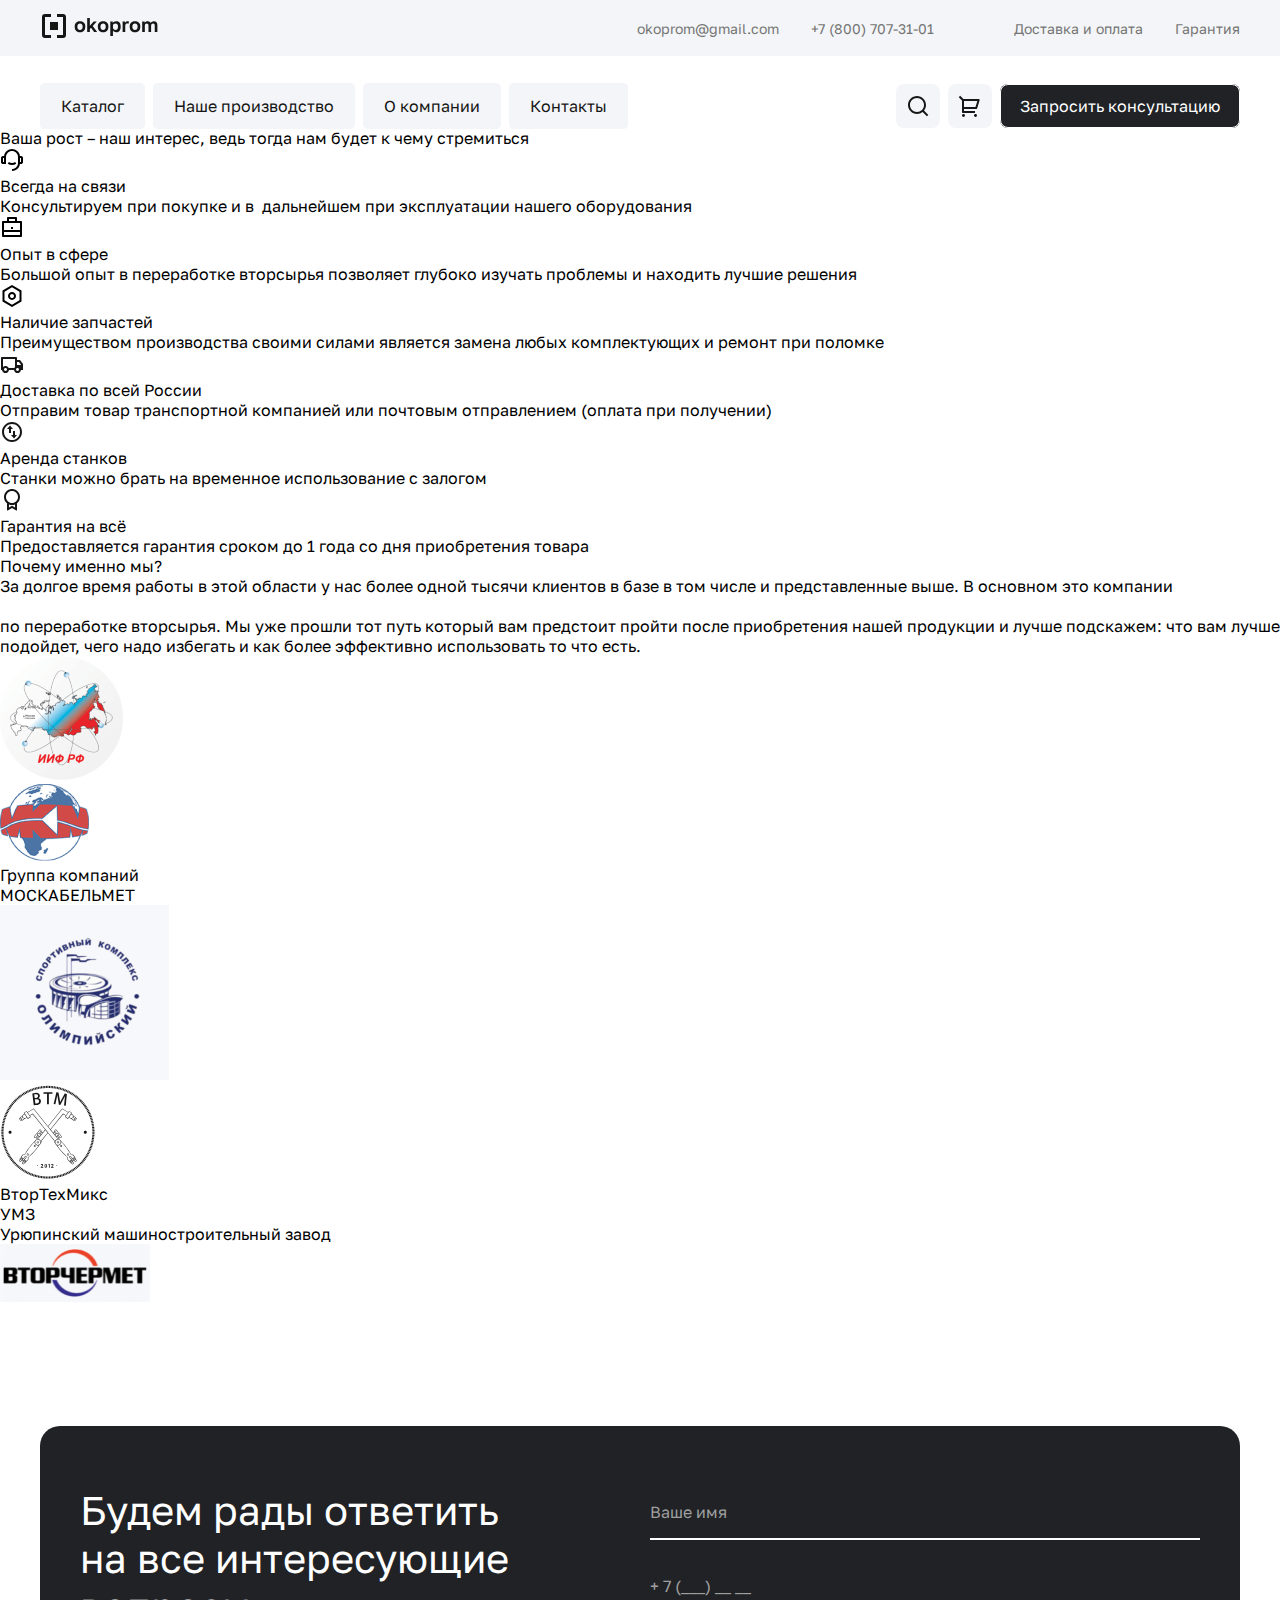
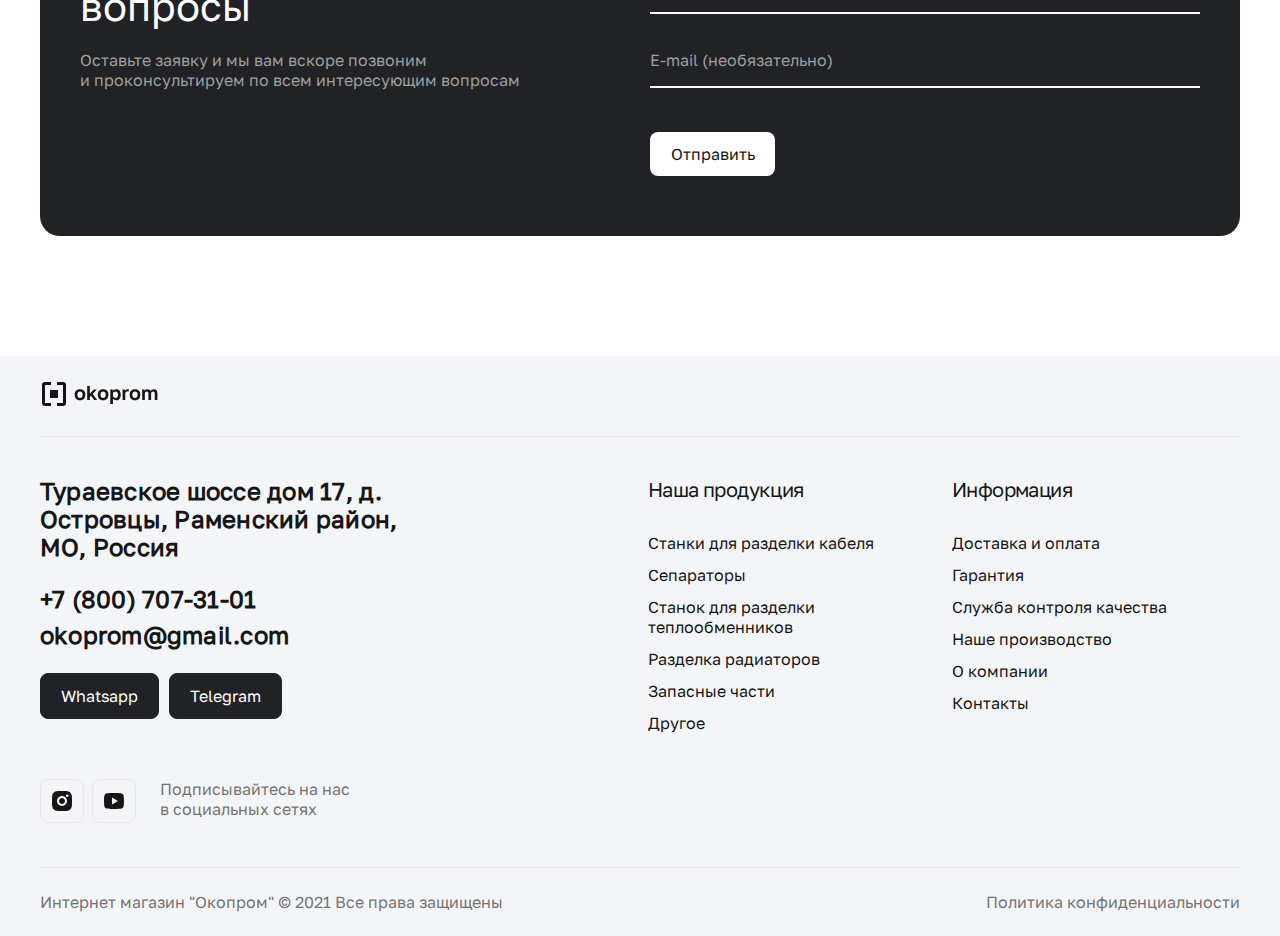
==== commit 617438e3: "Update index.html" ====
--- a/index.html
+++ b/index.html
@@ -1,590 +1,581 @@
 <!DOCTYPE html>
 <html lang="en">
-  <head>
-    <meta charset="UTF-8" />
-    <meta name="viewport" content="width=device-width, initial-scale=1.0" />
-    <link rel="stylesheet" href="./css/style.css" />
-    <link
-      rel="stylesheet"
-      href="https://cdnjs.cloudflare.com/ajax/libs/OwlCarousel2/2.3.4/assets/owl.carousel.min.css"
-      integrity="sha512-tS3S5qG0BlhnQROyJXvNjeEM4UpMXHrQfTGmbQ1gKmelCxlSEBUaxhRBj/EFTzpbP4RVSrpEikbmdJobCvhE3g=="
-      crossorigin="anonymous"
-      referrerpolicy="no-referrer"
-    />
-    <link
-      rel="stylesheet"
-      href="https://cdnjs.cloudflare.com/ajax/libs/OwlCarousel2/2.3.4/assets/owl.theme.default.min.css"
-      integrity="sha512-sMXtMNL1zRzolHYKEujM2AqCLUR9F2C4/05cdbxjjLSRvMQIciEPCQZo++nk7go3BtSuK9kfa/s+a4f4i5pLkw=="
-      crossorigin="anonymous"
-      referrerpolicy="no-referrer"
-    />
+<head>
+    <meta charset="UTF-8">
+    <meta name="viewport" content="width=device-width, initial-scale=1.0">
+    <link rel="stylesheet" href="./css/style.css">
     <title>okoprom</title>
-  </head>
-  <body>
+</head>
+<body>
     <header>
-      <nav class="header-nav-top">
-        <div class="container">
-          <nav class="header-navTop-content">
-            <div class="header-nav-top-left">
-              <a href="./index.html"
-                ><img
-                  src="./images/header-and-footer-images/header-site-icon.svg"
-                  alt="Site Icon"
-              /></a>
-            </div>
-            <div class="header-nav-top-right">
-              <ul class="navTop-contacts-list">
-                <li class="navTop-listItem">
-                  <a href="./pages/contact.html" class="navTop-listItem-link"
-                    >okoprom@gmail.com</a
-                  >
-                </li>
-                <li class="navTop-listItem">
-                  <a href="./pages/contact.html" class="navTop-listItem-link"
-                    >+7 (800) 707-31-01</a
-                  >
-                </li>
-              </ul>
-              <ul class="navTop-delivery-list">
-                <li class="navTop-listItem">
-                  <a
-                    href="./pages/delivery.html"
-                    class="navTop-listItem-link navTop-listItem-link-respon"
-                    >Доставка и оплата</a
-                  >
-                </li>
-                <li class="navTop-listItem">
-                  <a
-                    href="./pages/garantuee.html"
-                    class="navTop-listItem-link navTop-listItem-link-respon"
-                    >Гарантия</a
-                  >
-                </li>
-              </ul>
-            </div>
-          </nav>
-        </div>
+        <nav class="header-nav-top">
+          <div class="container">
+              <nav class="header-navTop-content">
+                  <div class="header-nav-top-left">
+                      <a href="./index.html"><img src="./images/header-and-footer-images/header-site-icon.svg" alt="Site Icon"></a>
+                  </div>
+                  <div class="header-nav-top-right">
+                      <ul class="navTop-contacts-list">
+                          <li class="navTop-listItem">
+                              <a href="./pages/contact.html" class="navTop-listItem-link">okoprom@gmail.com</a>
+                          </li>
+                          <li class="navTop-listItem">
+                              <a href="./pages/contact.html" class="navTop-listItem-link">+7 (800) 707-31-01</a>
+                          </li>
+                      </ul>
+                      <ul class="navTop-delivery-list">
+                          <li class="navTop-listItem">
+                              <a href="./pages/delivery.html" class="navTop-listItem-link navTop-listItem-link-respon">Доставка и оплата</a>
+                          </li>
+                          <li class="navTop-listItem">
+                              <a href="./pages/garantuee.html" class="navTop-listItem-link navTop-listItem-link-respon">Гарантия</a>
+                          </li>
+                      </ul>
+                  </div>
+              </nav>
+          </div>
       </nav>
       <ul class="navTop-delivery-list-change">
         <li class="navTop-listItem">
-          <a
-            href="./pages/delivery.html"
-            class="navTop-listItem-link navTop-listItem-link-respon"
-            >Доставка и оплата</a
-          >
+            <a href="./pages/delivery.html" class="navTop-listItem-link navTop-listItem-link-respon">Доставка и оплата</a>
         </li>
         <li class="navTop-listItem">
-          <a
-            href="./pages/garantuee.html"
-            class="navTop-listItem-link navTop-listItem-link-respon"
-            >Гарантия</a
-          >
+            <a href="./pages/garantuee.html" class="navTop-listItem-link navTop-listItem-link-respon">Гарантия</a>
         </li>
       </ul>
       <nav class="header-nav-bottom">
-        <div class="container">
-          <nav class="header-navBottom-content">
-            <div class="navBottom-list">
-              <li class="navBottom-listItem">
-                <a href="./pages/catalog.html" class="navBottom-listItem-link"
-                  >Каталог</a
-                >
-              </li>
-              <li class="navBottom-listItem">
-                <a href="./pages/product.html" class="navBottom-listItem-link"
-                  >Наше производство</a
-                >
-              </li>
-              <li class="navBottom-listItem">
-                <a href="./pages/about.html" class="navBottom-listItem-link"
-                  >О компании</a
-                >
-              </li>
-              <li class="navBottom-listItem">
-                <a href="./pages/contact.html" class="navBottom-listItem-link"
-                  >Контакты</a
-                >
-              </li>
-            </div>
-            <div class="header-nav-bottom-right">
-              <div class="header-bottom-icon">
-                <svg
-                  width="24"
-                  height="24"
-                  viewBox="0 0 24 24"
-                  fill="none"
-                  xmlns="http://www.w3.org/2000/svg"
-                >
-                  <g clip-path="url(#clip0_7606_385)">
-                    <path
-                      d="M18.031 16.617L22.314 20.899L20.899 22.314L16.617 18.031C15.0237 19.3082 13.042 20.0029 11 20C6.032 20 2 15.968 2 11C2 6.032 6.032 2 11 2C15.968 2 20 6.032 20 11C20.0029 13.042 19.3082 15.0237 18.031 16.617ZM16.025 15.875C17.2941 14.5699 18.0029 12.8204 18 11C18 7.132 14.867 4 11 4C7.132 4 4 7.132 4 11C4 14.867 7.132 18 11 18C12.8204 18.0029 14.5699 17.2941 15.875 16.025L16.025 15.875Z"
-                      fill="#161616"
-                    />
-                  </g>
-                  <defs>
-                    <clipPath id="clip0_7606_385">
-                      <rect width="24" height="24" fill="white" />
-                    </clipPath>
-                  </defs>
-                </svg>
-              </div>
-              <div class="header-bottom-icon">
-                <svg
-                  width="24"
-                  height="24"
-                  viewBox="0 0 24 24"
-                  fill="none"
-                  xmlns="http://www.w3.org/2000/svg"
-                >
-                  <g clip-path="url(#clip0_7606_380)">
-                    <path
-                      d="M3.99984 6.41481L0.756836 3.17281L2.17184 1.75781L5.41384 5.00081H20.6558C20.8117 5.0008 20.9654 5.03723 21.1047 5.10718C21.244 5.17713 21.365 5.27868 21.4581 5.40371C21.5511 5.52874 21.6137 5.6738 21.6407 5.8273C21.6678 5.9808 21.6586 6.1385 21.6138 6.28781L19.2138 14.2878C19.1521 14.4939 19.0255 14.6746 18.853 14.803C18.6804 14.9315 18.471 15.0008 18.2558 15.0008H5.99984V17.0008H16.9998V19.0008H4.99984C4.73462 19.0008 4.48027 18.8955 4.29273 18.7079C4.10519 18.5204 3.99984 18.266 3.99984 18.0008V6.41481ZM5.99984 7.00081V13.0008H17.5118L19.3118 7.00081H5.99984ZM5.49984 23.0008C5.10201 23.0008 4.72048 22.8428 4.43918 22.5615C4.15787 22.2802 3.99984 21.8986 3.99984 21.5008C3.99984 21.103 4.15787 20.7215 4.43918 20.4402C4.72048 20.1588 5.10201 20.0008 5.49984 20.0008C5.89766 20.0008 6.27919 20.1588 6.5605 20.4402C6.8418 20.7215 6.99984 21.103 6.99984 21.5008C6.99984 21.8986 6.8418 22.2802 6.5605 22.5615C6.27919 22.8428 5.89766 23.0008 5.49984 23.0008ZM17.4998 23.0008C17.102 23.0008 16.7205 22.8428 16.4392 22.5615C16.1579 22.2802 15.9998 21.8986 15.9998 21.5008C15.9998 21.103 16.1579 20.7215 16.4392 20.4402C16.7205 20.1588 17.102 20.0008 17.4998 20.0008C17.8977 20.0008 18.2792 20.1588 18.5605 20.4402C18.8418 20.7215 18.9998 21.103 18.9998 21.5008C18.9998 21.8986 18.8418 22.2802 18.5605 22.5615C18.2792 22.8428 17.8977 23.0008 17.4998 23.0008Z"
-                      fill="#161616"
-                    />
-                  </g>
-                  <defs>
-                    <clipPath id="clip0_7606_380">
-                      <rect width="24" height="24" fill="white" />
-                    </clipPath>
-                  </defs>
-                </svg>
-              </div>
-              <div class="oddelno-btn">
-                <a href="#" class="header-navBottom-link"
-                  >Запросить консультацию</a
-                >
-              </div>
-            </div>
-            <div class="menu-btn">
-              <svg
-                width="24"
-                height="24"
-                viewBox="0 0 24 24"
-                fill="none"
-                xmlns="http://www.w3.org/2000/svg"
-              >
-                <g clip-path="url(#clip0_7606_1771)">
-                  <path
-                    d="M3 4H21V6H3V4ZM3 11H21V13H3V11ZM3 18H21V20H3V18Z"
-                    fill="#161616"
-                  />
-                </g>
-                <defs>
-                  <clipPath id="clip0_7606_1771">
-                    <rect width="24" height="24" fill="white" />
-                  </clipPath>
-                </defs>
-              </svg>
-            </div>
-          </nav>
-        </div>
+          <div class="container">
+              <nav class="header-navBottom-content">
+                  <div class="navBottom-list">
+                      <li class="navBottom-listItem">
+                          <a href="./pages/catalog.html" class="navBottom-listItem-link">Каталог</a>
+                      </li>
+                      <li class="navBottom-listItem">
+                          <a href="./pages/product.html" class="navBottom-listItem-link">Наше производство</a>
+                      </li>
+                      <li class="navBottom-listItem">
+                          <a href="./pages/about.html" class="navBottom-listItem-link">О компании</a>
+                      </li>
+                      <li class="navBottom-listItem">
+                          <a href="./pages/contact.html" class="navBottom-listItem-link">Контакты</a>
+                      </li>
+                  </div>
+                  <div class="header-nav-bottom-right">
+                      <div class="header-bottom-icon">
+                          <svg width="24" height="24" viewBox="0 0 24 24" fill="none" xmlns="http://www.w3.org/2000/svg">
+                              <g clip-path="url(#clip0_7606_385)">
+                                <path d="M18.031 16.617L22.314 20.899L20.899 22.314L16.617 18.031C15.0237 19.3082 13.042 20.0029 11 20C6.032 20 2 15.968 2 11C2 6.032 6.032 2 11 2C15.968 2 20 6.032 20 11C20.0029 13.042 19.3082 15.0237 18.031 16.617ZM16.025 15.875C17.2941 14.5699 18.0029 12.8204 18 11C18 7.132 14.867 4 11 4C7.132 4 4 7.132 4 11C4 14.867 7.132 18 11 18C12.8204 18.0029 14.5699 17.2941 15.875 16.025L16.025 15.875Z" fill="#161616"/>
+                              </g>
+                              <defs>
+                                <clipPath id="clip0_7606_385">
+                                  <rect width="24" height="24" fill="white"/>
+                                </clipPath>
+                              </defs>
+                          </svg>
+                      </div>
+                      <div class="header-bottom-icon">
+                          <svg width="24" height="24" viewBox="0 0 24 24" fill="none" xmlns="http://www.w3.org/2000/svg">
+                              <g clip-path="url(#clip0_7606_380)">
+                                <path d="M3.99984 6.41481L0.756836 3.17281L2.17184 1.75781L5.41384 5.00081H20.6558C20.8117 5.0008 20.9654 5.03723 21.1047 5.10718C21.244 5.17713 21.365 5.27868 21.4581 5.40371C21.5511 5.52874 21.6137 5.6738 21.6407 5.8273C21.6678 5.9808 21.6586 6.1385 21.6138 6.28781L19.2138 14.2878C19.1521 14.4939 19.0255 14.6746 18.853 14.803C18.6804 14.9315 18.471 15.0008 18.2558 15.0008H5.99984V17.0008H16.9998V19.0008H4.99984C4.73462 19.0008 4.48027 18.8955 4.29273 18.7079C4.10519 18.5204 3.99984 18.266 3.99984 18.0008V6.41481ZM5.99984 7.00081V13.0008H17.5118L19.3118 7.00081H5.99984ZM5.49984 23.0008C5.10201 23.0008 4.72048 22.8428 4.43918 22.5615C4.15787 22.2802 3.99984 21.8986 3.99984 21.5008C3.99984 21.103 4.15787 20.7215 4.43918 20.4402C4.72048 20.1588 5.10201 20.0008 5.49984 20.0008C5.89766 20.0008 6.27919 20.1588 6.5605 20.4402C6.8418 20.7215 6.99984 21.103 6.99984 21.5008C6.99984 21.8986 6.8418 22.2802 6.5605 22.5615C6.27919 22.8428 5.89766 23.0008 5.49984 23.0008ZM17.4998 23.0008C17.102 23.0008 16.7205 22.8428 16.4392 22.5615C16.1579 22.2802 15.9998 21.8986 15.9998 21.5008C15.9998 21.103 16.1579 20.7215 16.4392 20.4402C16.7205 20.1588 17.102 20.0008 17.4998 20.0008C17.8977 20.0008 18.2792 20.1588 18.5605 20.4402C18.8418 20.7215 18.9998 21.103 18.9998 21.5008C18.9998 21.8986 18.8418 22.2802 18.5605 22.5615C18.2792 22.8428 17.8977 23.0008 17.4998 23.0008Z" fill="#161616"/>
+                              </g>
+                              <defs>
+                                <clipPath id="clip0_7606_380">
+                                  <rect width="24" height="24" fill="white"/>
+                                </clipPath>
+                              </defs>
+                          </svg>
+                      </div>
+                      <div class="oddelno-btn">
+                          <a href="#" class="header-navBottom-link">Запросить консультацию</a>
+                      </div>
+                  </div>
+                  <div class="menu-btn">
+                      <svg width="24" height="24" viewBox="0 0 24 24" fill="none" xmlns="http://www.w3.org/2000/svg">
+                          <g clip-path="url(#clip0_7606_1771)">
+                            <path d="M3 4H21V6H3V4ZM3 11H21V13H3V11ZM3 18H21V20H3V18Z" fill="#161616"/>
+                          </g>
+                          <defs>
+                            <clipPath id="clip0_7606_1771">
+                              <rect width="24" height="24" fill="white"/>
+                            </clipPath>
+                          </defs>
+                      </svg>
+                  </div>
+              </nav>
+          </div>
       </nav>
     </header>
     <main>
-      <section>
-        <div class="main_sections">
-          <div class="container">
-            <div class="main_section_parent">
-              <div class="owl-carousel">
-                <div class="main_section">
-                  <div class="flex">
-                    <div class="main_section_info">
-                      <h1>Новый зверь для всех типов кабелей</h1>
-                      <div class="diameter">
-                        <p>Диаметр обработки</p>
-                        <p>от 1,5 до 130мм</p>
-                      </div>
-                      <div class="dimension">
-                        <p>Размеры</p>
-                        <p>90*68*120 см</p>
-                      </div>
-                      <div class="power">
-                        <p>Мощность</p>
-                        <p>3 кВт 380 В</p>
-                      </div>
+        <div class="container-f">
+            <div class="main-f1">
+              <p class="text1">
+                Ваша рост – наш интерес, ведь тогда нам будет к чему стремиться
+              </p>
+              <div class="contents-f">
+              <div class="content-f1">
+                <div class="icon-f1">
+                  <svg class="svg-f1" xmlns="http://www.w3.org/2000/svg" width="24" height="24" viewBox="0 0 24 24">
+                      <g clip-path="url(#clip0_108_3202)">
+                        <path d="M19.938 8.00088H21C21.5304 8.00088 22.0391 8.21159 22.4142 8.58666C22.7893 8.96174 23 9.47044 23 10.0009V14.0009C23 14.5313 22.7893 15.04 22.4142 15.4151C22.0391 15.7902 21.5304 16.0009 21 16.0009H19.938C19.6942 17.9342 18.7533 19.7121 17.2917 21.0009C15.8302 22.2897 13.9486 23.0008 12 23.0009V21.0009C13.5913 21.0009 15.1174 20.3687 16.2426 19.2435C17.3679 18.1183 18 16.5922 18 15.0009V9.00088C18 7.40958 17.3679 5.88345 16.2426 4.75824C15.1174 3.63302 13.5913 3.00088 12 3.00088C10.4087 3.00088 8.88258 3.63302 7.75736 4.75824C6.63214 5.88345 6 7.40958 6 9.00088V16.0009H3C2.46957 16.0009 1.96086 15.7902 1.58579 15.4151C1.21071 15.04 1 14.5313 1 14.0009V10.0009C1 9.47044 1.21071 8.96174 1.58579 8.58666C1.96086 8.21159 2.46957 8.00088 3 8.00088H4.062C4.30603 6.06777 5.24708 4.29015 6.70857 3.00155C8.17007 1.71296 10.0516 1.00195 12 1.00195C13.9484 1.00195 15.8299 1.71296 17.2914 3.00155C18.7529 4.29015 19.694 6.06777 19.938 8.00088ZM3 10.0009V14.0009H4V10.0009H3ZM20 10.0009V14.0009H21V10.0009H20ZM7.76 15.7859L8.82 14.0899C9.77308 14.6869 10.8754 15.0027 12 15.0009C13.1246 15.0027 14.2269 14.6869 15.18 14.0899L16.24 15.7859C14.9693 16.582 13.4995 17.0032 12 17.0009C10.5005 17.0032 9.03074 16.582 7.76 15.7859Z"/>
+                      </g>
+                      <defs>
+                        <clipPath id="clip0_108_3202">
+                          <rect width="24" height="24" fill="white"/>
+                        </clipPath>
+                      </defs>
+                    </svg>
+                </div>
+                <div class="content-ftext">
+                  <p class="text-f1">Всегда на связи</p>
+                  <p class="text-f2">Консультируем при покупке и в  дальнейшем при эксплуатации нашего оборудования</p>
+                </div>
+                <div class="icon-f1">
+                    <svg class="svg-f1" xmlns="http://www.w3.org/2000/svg" width="24" height="24" viewBox="0 0 24 24">
+                        <g clip-path="url(#clip0_108_3173)">
+                          <path d="M7 5V2C7 1.73478 7.10536 1.48043 7.29289 1.29289C7.48043 1.10536 7.73478 1 8 1H16C16.2652 1 16.5196 1.10536 16.7071 1.29289C16.8946 1.48043 17 1.73478 17 2V5H21C21.2652 5 21.5196 5.10536 21.7071 5.29289C21.8946 5.48043 22 5.73478 22 6V20C22 20.2652 21.8946 20.5196 21.7071 20.7071C21.5196 20.8946 21.2652 21 21 21H3C2.73478 21 2.48043 20.8946 2.29289 20.7071C2.10536 20.5196 2 20.2652 2 20V6C2 5.73478 2.10536 5.48043 2.29289 5.29289C2.48043 5.10536 2.73478 5 3 5H7ZM4 16V19H20V16H4ZM4 14H20V7H4V14ZM9 3V5H15V3H9ZM11 11H13V13H11V11Z"/>
+                        </g>
+                        <defs>
+                          <clipPath id="clip0_108_3173">
+                            <rect width="24" height="24" fill="white"/>
+                          </clipPath>
+                        </defs>
+                      </svg>
+                  </div>
+                  <div class="content-ftext">
+                    <p class="text-f1">Опыт в сфере</p>
+                    <p class="text-f2">Большой опыт в переработке вторсырья позволяет глубоко изучать проблемы и находить лучшие решения</p>
+                  </div>
+                  <div class="icon-f1">
+                    <svg class="svg-f1" xmlns="http://www.w3.org/2000/svg" width="24" height="24" viewBox="0 0 24 24">
+                        <g clip-path="url(#clip0_108_3180)">
+                          <path d="M12 1L21.5 6.5V17.5L12 23L2.5 17.5V6.5L12 1ZM12 3.311L4.5 7.653V16.347L12 20.689L19.5 16.347V7.653L12 3.311ZM12 16C10.9391 16 9.92172 15.5786 9.17157 14.8284C8.42143 14.0783 8 13.0609 8 12C8 10.9391 8.42143 9.92172 9.17157 9.17157C9.92172 8.42143 10.9391 8 12 8C13.0609 8 14.0783 8.42143 14.8284 9.17157C15.5786 9.92172 16 10.9391 16 12C16 13.0609 15.5786 14.0783 14.8284 14.8284C14.0783 15.5786 13.0609 16 12 16ZM12 14C12.5304 14 13.0391 13.7893 13.4142 13.4142C13.7893 13.0391 14 12.5304 14 12C14 11.4696 13.7893 10.9609 13.4142 10.5858C13.0391 10.2107 12.5304 10 12 10C11.4696 10 10.9609 10.2107 10.5858 10.5858C10.2107 10.9609 10 11.4696 10 12C10 12.5304 10.2107 13.0391 10.5858 13.4142C10.9609 13.7893 11.4696 14 12 14Z"/>
+                        </g>
+                        <defs>
+                          <clipPath id="clip0_108_3180">
+                            <rect width="24" height="24" fill="white"/>
+                          </clipPath>
+                        </defs>
+                      </svg>
+                  </div>
+                  <div class="content-ftext">
+                    <p class="text-f1">Наличие запчастей</p>
+                    <p class="text-f2">Преимуществом производства своими силами является замена любых комплектующих и ремонт при поломке</p>
+                  </div>
+              </div>
+              <div class="content-f1">
+                <div class="icon-f1">
+                    <svg class="svg-f1" xmlns="http://www.w3.org/2000/svg" width="24" height="24" viewBox="0 0 24 24" fill="none">
+                        <g clip-path="url(#clip0_108_3209)">
+                          <path d="M8.965 18C8.84612 18.8343 8.43021 19.5977 7.79368 20.1499C7.15714 20.7022 6.34272 21.0063 5.5 21.0063C4.65728 21.0063 3.84286 20.7022 3.20632 20.1499C2.56979 19.5977 2.15388 18.8343 2.035 18H1V6C1 5.73478 1.10536 5.48043 1.29289 5.29289C1.48043 5.10536 1.73478 5 2 5H16C16.2652 5 16.5196 5.10536 16.7071 5.29289C16.8946 5.48043 17 5.73478 17 6V8H20L23 12.056V18H20.965C20.8461 18.8343 20.4302 19.5977 19.7937 20.1499C19.1571 20.7022 18.3427 21.0063 17.5 21.0063C16.6573 21.0063 15.8429 20.7022 15.2063 20.1499C14.5698 19.5977 14.1539 18.8343 14.035 18H8.965ZM15 7H3V15.05C3.39456 14.6472 3.8806 14.3457 4.41675 14.1711C4.9529 13.9966 5.52329 13.9541 6.07938 14.0474C6.63546 14.1407 7.16077 14.3669 7.61061 14.7069C8.06044 15.0469 8.42148 15.4905 8.663 16H14.337C14.505 15.647 14.73 15.326 15 15.05V7ZM17 13H21V12.715L18.992 10H17V13ZM17.5 19C17.898 19 18.2796 18.8419 18.561 18.5605C18.8424 18.2791 19.0005 17.8975 19.0005 17.4995C19.0005 17.1015 18.8424 16.7199 18.561 16.4385C18.2796 16.1571 17.898 15.999 17.5 15.999C17.102 15.999 16.7204 16.1571 16.439 16.4385C16.1576 16.7199 15.9995 17.1015 15.9995 17.4995C15.9995 17.8975 16.1576 18.2791 16.439 18.5605C16.7204 18.8419 17.102 19 17.5 19ZM7 17.5C7 17.303 6.9612 17.108 6.88582 16.926C6.81044 16.744 6.69995 16.5786 6.56066 16.4393C6.42137 16.3001 6.25601 16.1896 6.07403 16.1142C5.89204 16.0388 5.69698 16 5.5 16C5.30302 16 5.10796 16.0388 4.92597 16.1142C4.74399 16.1896 4.57863 16.3001 4.43934 16.4393C4.30005 16.5786 4.18956 16.744 4.11418 16.926C4.0388 17.108 4 17.303 4 17.5C4 17.8978 4.15804 18.2794 4.43934 18.5607C4.72064 18.842 5.10218 19 5.5 19C5.89782 19 6.27936 18.842 6.56066 18.5607C6.84196 18.2794 7 17.8978 7 17.5Z" fill="#161616"/>
+                        </g>
+                        <defs>
+                          <clipPath id="clip0_108_3209">
+                            <rect width="24" height="24" fill="white"/>
+                          </clipPath>
+                        </defs>
+                      </svg>
+                </div>
+                <div class="content-ftext">
+                  <p class="text-f1">Доставка по всей России</p>
+                  <p class="text-f2">Отправим товар транспортной компанией или почтовым отправлением (оплата при получении)</p>
+                </div>
+                <div class="icon-f1">
+                    <svg class="svg-f1" xmlns="http://www.w3.org/2000/svg" width="24" height="24" viewBox="0 0 24 24" fill="none">
+                        <g clip-path="url(#clip0_108_3187)">
+                          <path d="M12 22C6.477 22 2 17.523 2 12C2 6.477 6.477 2 12 2C17.523 2 22 6.477 22 12C22 17.523 17.523 22 12 22ZM12 20C14.1217 20 16.1566 19.1571 17.6569 17.6569C19.1571 16.1566 20 14.1217 20 12C20 9.87827 19.1571 7.84344 17.6569 6.34315C16.1566 4.84285 14.1217 4 12 4C9.87827 4 7.84344 4.84285 6.34315 6.34315C4.84285 7.84344 4 9.87827 4 12C4 14.1217 4.84285 16.1566 6.34315 17.6569C7.84344 19.1571 9.87827 20 12 20ZM7 9L10 5.5L13 9H11V13H9V9H7ZM17 15L14 18.5L11 15H13V11H15V15H17Z" fill="#161616"/>
+                        </g>
+                        <defs>
+                          <clipPath id="clip0_108_3187">
+                            <rect width="24" height="24" fill="white"/>
+                          </clipPath>
+                        </defs>
+                      </svg>
+                  </div>
+                  <div class="content-ftext">
+                    <p class="text-f1">Аренда станков</p>
+                    <p class="text-f2">Станки можно брать на временное использование с залогом</p>
+                  </div>
+                  <div class="icon-f1">
+                    <svg class="svg-f1" xmlns="http://www.w3.org/2000/svg" width="24" height="24" viewBox="0 0 24 24" fill="none">
+                        <g clip-path="url(#clip0_108_3194)">
+                          <path d="M17 15.246V22.118C17 22.2064 16.9766 22.2933 16.932 22.3697C16.8875 22.4462 16.8235 22.5094 16.7465 22.5531C16.6696 22.5967 16.5824 22.6191 16.4939 22.618C16.4055 22.6169 16.3189 22.5924 16.243 22.547L12 20.001L7.757 22.547C7.68104 22.5925 7.59436 22.617 7.50581 22.618C7.41727 22.6191 7.33004 22.5965 7.25304 22.5528C7.17605 22.5091 7.11205 22.4457 7.06759 22.3691C7.02313 22.2925 6.9998 22.2055 7 22.117V15.247C5.70615 14.211 4.76599 12.7988 4.30946 11.2055C3.85293 9.61215 3.90256 7.91634 4.45149 6.35242C5.00043 4.78851 6.02156 3.4337 7.37378 2.47523C8.726 1.51676 10.3425 1.00195 12 1.00195C13.6575 1.00195 15.274 1.51676 16.6262 2.47523C17.9784 3.4337 18.9996 4.78851 19.5485 6.35242C20.0974 7.91634 20.1471 9.61215 19.6905 11.2055C19.234 12.7988 18.2939 14.211 17 15.247V15.246ZM9 16.419V19.469L12 17.669L15 19.469V16.419C14.0468 16.8044 13.0282 17.0021 12 17.001C10.9718 17.0021 9.95316 16.8044 9 16.419ZM12 15.001C13.5913 15.001 15.1174 14.3688 16.2426 13.2436C17.3679 12.1184 18 10.5922 18 9.00095C18 7.40965 17.3679 5.88353 16.2426 4.75831C15.1174 3.63309 13.5913 3.00095 12 3.00095C10.4087 3.00095 8.88258 3.63309 7.75736 4.75831C6.63214 5.88353 6 7.40965 6 9.00095C6 10.5922 6.63214 12.1184 7.75736 13.2436C8.88258 14.3688 10.4087 15.001 12 15.001Z" fill="#161616"/>
+                        </g>
+                        <defs>
+                          <clipPath id="clip0_108_3194">
+                            <rect width="24" height="24" fill="white"/>
+                          </clipPath>
+                        </defs>
+                      </svg>
+                  </div>
+                  <div class="content-ftext">
+                    <p class="text-f1">Гарантия на всё</p>
+                    <p class="text-f2">Предоставляется гарантия сроком до 1 года со дня приобретения товара</p>
+                  </div>
+              </div>
+              </div>
+            </div>
+            <div class="main-f2">
+                <div class="bigcard-f1">
+                    <p class="bigtext-f1">Почему именно мы?</p>
+                    <p class="bigtext-f2">За долгое время работы в этой области у нас более одной тысячи клиентов в базе в том числе и представленные выше. В основном это компании <br> <br> по переработке вторсырья.
+    
+                        Мы уже прошли тот путь который вам предстоит пройти после приобретения нашей продукции и лучше подскажем: что вам лучше подойдет, чего надо избегать и как более эффективно использовать то что есть.</p>
+                </div>
+                <div class="group-1">
+                <div class="bigcards-f2">
+                <div class="bigcard-f2">
+                    <img class="card-img1" src="./images/mylogo/flogo1.png">
+    
+                </div>
+                <div class="bigcard-f3">
+                    <img class="card-img2" src="./images/mylogo/flogo2.png">
+                    <div class="group-text">
+                    <p class="text-card3">Группа компаний</p>
+                    <p class="text-bigcard3">МОСКАБЕЛЬМЕТ</p>
+                 </div>
+                </div>
+                <div class="bigcard-f2">
+                    <img class="card-imgg" src="./images/mylogo/flogo3.png">
+    
+                </div>
+                
+            </div>
+            <div class="bigcards-f2">
+                <div class="bigcard-f2">
+                    <div class="minigroup">
+                    <svg class="svgg-g" xmlns="http://www.w3.org/2000/svg" width="96" height="96" viewBox="0 0 96 96" fill="none">
+                        <path d="M57.3022 57.3896C56.8241 57.7818 56.7555 58.4884 57.1494 58.9645C57.5433 59.4407 58.2528 59.509 58.7309 59.1167C59.209 58.7245 59.2775 58.0179 58.8836 57.5418C58.4897 57.0656 57.7804 56.9973 57.3022 57.3896ZM58.5308 57.8313C58.7644 58.1137 58.7237 58.5327 58.4402 58.7654C58.1566 58.998 57.7358 58.9575 57.5022 58.6751C57.2687 58.3927 57.3093 57.9737 57.5929 57.741C57.8765 57.5083 58.2972 57.5488 58.5308 57.8313Z" fill="#161616"/>
+                        <path d="M67.9826 34.9079L68.9159 33.5227L70.9038 34.851L71.0612 34.7769L73.7786 36.6839L74.1515 36.1344L75.2486 36.8675L76.863 34.4705L75.775 33.7434L75.9513 33.484L73.3691 31.6939L73.3848 31.1624L71.3995 29.8361L72.0434 28.8807L69.1307 26.9347L68.3085 28.1557L62.176 24.4297L47.9073 42.1332L33.6385 24.4297L27.5062 28.1557L26.6836 26.9347L23.7713 28.8807L24.4149 29.8361L22.4299 31.1624L22.4457 31.6939L19.8634 33.484L20.0395 33.7434L18.9513 34.4705L20.566 36.8675L21.6631 36.1344L22.0362 36.6839L24.7534 34.7769L24.9106 34.851L26.8985 33.5227L27.8317 34.9079L30.744 32.9618L30.0069 31.8677L32.6166 30.2086L45.0952 45.6223L42.8368 48.4243L42.1711 47.8783L41.337 47.1939C41.4829 46.8515 41.3938 46.44 41.0912 46.1918L40.6123 45.7989C40.2441 45.4968 39.6977 45.5494 39.3943 45.9161L37.505 48.2003C37.2016 48.567 37.2544 49.1112 37.6227 49.4134L38.1015 49.8062C38.3948 50.0468 38.8007 50.0617 39.1072 49.8729L39.9496 50.564L40.6052 51.1018L39.5267 52.408L38.87 51.8692L38.0359 51.1849C38.1818 50.8425 38.0927 50.431 37.7901 50.1827L37.3112 49.7899C36.943 49.4878 36.3966 49.5404 36.0932 49.9071L34.2039 52.1912C33.9006 52.558 33.9533 53.1022 34.3216 53.4043L34.8005 53.7972C35.0938 54.0377 35.4996 54.0526 35.8062 53.8638L36.6486 54.5549L37.3076 55.0956L37.2649 55.1473C36.5411 55.2701 35.8565 55.6413 35.3541 56.2486C35.1807 56.4582 35.0391 56.6837 34.9287 56.919C29.4326 61.8476 25.183 69.4481 24.6609 70.4029L22.5 70.7736L20.7985 73.1021L21.3576 73.5534L21.0597 73.9138L20.6876 73.6081L19.6288 74.8881L20.0009 75.1938L19.0663 76.3235C18.889 76.5375 18.9199 76.8556 19.1351 77.0325L20.0802 77.8078C20.2955 77.9847 20.6147 77.9534 20.7921 77.7395L21.7266 76.6097L22.0986 76.9147L23.1574 75.6347L22.7854 75.3297L23.0945 74.9557L23.3608 75.1704L25.0684 72.84L25.9051 72.6338L25.8624 73.491L23.8921 75.6068L24.3415 75.9814L24.0337 76.3534L23.6615 76.0484L22.6027 77.3284L22.9748 77.6334L22.0403 78.7632C21.863 78.9778 21.8939 79.2959 22.1091 79.4721L23.0542 80.2481C23.2694 80.4243 23.5887 80.3938 23.766 80.1791L24.7006 79.0494L25.0726 79.3544L26.1314 78.0744L25.7594 77.7694L26.0561 77.4104L26.4216 77.7154L28.3904 75.6061L28.342 73.4227C29.1799 72.7294 35.8423 67.1138 39.6532 60.8219L39.6453 60.8171C39.8633 60.6614 40.0649 60.4758 40.2433 60.2601C40.5757 59.8582 40.7904 59.3981 40.8931 58.9211C41.8536 58.3728 41.9026 56.9002 41.8985 56.5177L47.9072 49.0958L53.9158 56.5177C53.9117 56.9002 53.9608 58.3728 54.9212 58.9211C55.024 59.3981 55.2387 59.8582 55.571 60.2601C55.7494 60.4758 55.9511 60.6614 56.1691 60.8171L56.1611 60.8219C59.9721 67.1138 66.6347 72.7294 67.4726 73.4227L67.4243 75.6061L69.3926 77.7154L69.7583 77.4104L70.0548 77.7694L69.6832 78.0744L70.7418 79.3544L71.1141 79.0494L72.0486 80.1791C72.2256 80.3938 72.5449 80.4243 72.7604 80.2481L73.7054 79.4721C73.9203 79.2959 73.9516 78.9778 73.774 78.7632L72.8395 77.6334L73.2117 77.3284L72.1531 76.0484L71.7808 76.3534L71.4726 75.9814L71.9219 75.6068L69.9523 73.491L69.9092 72.6338L70.7457 72.84L72.4535 75.1704L72.7199 74.9557L73.0288 75.3297L72.6566 75.6347L73.7159 76.9147L74.0875 76.6097L75.022 77.7395C75.1996 77.9534 75.519 77.9847 75.7338 77.8078L76.6795 77.0325C76.8943 76.8556 76.925 76.5382 76.748 76.3235L75.8135 75.1938L76.1857 74.8881L75.1265 73.6081L74.7549 73.9138L74.4564 73.5534L75.0161 73.1021L73.3142 70.7736L71.1533 70.4029C70.6315 69.4481 66.382 61.8476 60.8856 56.919C60.7753 56.6836 60.6337 56.4582 60.4603 56.2486C59.9579 55.6412 59.2732 55.2701 58.5494 55.1473L58.5068 55.0956L59.1658 54.5549L60.0082 53.8638C60.3147 54.0526 60.7206 54.0377 61.0139 53.7972L61.4927 53.4043C61.861 53.1022 61.9138 52.5579 61.6104 52.1912L59.7211 49.9071C59.4177 49.5403 58.8713 49.4877 58.5031 49.7899L58.0242 50.1827C57.7216 50.431 57.6325 50.8425 57.7784 51.1849L56.9443 51.8692L56.2876 52.408L55.2091 51.1018L55.8647 50.564L56.7071 49.8729C57.0136 50.0617 57.4195 50.0468 57.7128 49.8062L58.1917 49.4134C58.5599 49.1112 58.6127 48.567 58.3094 48.2003L56.4201 45.9161C56.1167 45.5494 55.5703 45.4967 55.202 45.7989L54.7231 46.1918C54.4206 46.44 54.3314 46.8515 54.4774 47.1939L53.6432 47.8783L52.9776 48.4243L50.7192 45.6223L63.1978 30.2086L65.8073 31.8677L65.0704 32.9618L67.9826 34.9079ZM76.2288 34.5951L75.1239 36.2359L74.4153 35.7625L75.5203 34.1218L76.2288 34.5951ZM73.3528 32.2374L75.3198 33.6011L74.7346 34.4625L73.3162 33.4564L73.3528 32.2374ZM74.4786 34.8398L73.661 36.0444L71.5359 34.5532L73.0608 33.8342L74.4786 34.8398ZM72.9204 31.4004L72.8597 33.4252L70.943 34.3289L69.1764 33.1485L71.1506 30.218L72.9204 31.4004ZM22.4619 32.2374L22.4981 33.4565L21.0797 34.4626L20.4948 33.6011L22.4619 32.2374ZM20.6909 36.2358L19.5856 34.595L20.294 34.1217L21.3993 35.7624L20.6909 36.2358ZM22.1537 36.0444L21.3359 34.8398L22.7536 33.8342L24.2786 34.5531L22.1537 36.0444ZM24.8715 34.3289L22.9545 33.4253L22.8943 31.4004L24.6637 30.2181L26.6379 33.1486L24.8715 34.3289ZM30.1096 32.8374L27.9565 34.2762L24.4056 29.0052L26.5586 27.5665L30.1096 32.8374ZM38.9667 49.3995C38.8237 49.5725 38.5659 49.5973 38.3922 49.4548L37.9133 49.0619C37.7396 48.9194 37.7147 48.6627 37.8578 48.4897L39.7471 46.2056C39.8902 46.0325 40.1479 46.0078 40.3216 46.1503L40.8005 46.5431C40.9743 46.6856 40.9991 46.9423 40.8561 47.1153L38.9667 49.3995ZM39.8874 49.9231L39.4337 49.5509L41.0739 47.568L41.5276 47.9401L39.8874 49.9231ZM40.2403 50.2126L41.8804 48.2296L42.5473 48.7767L40.8965 50.7492L40.8956 50.7502L40.2403 50.2126ZM35.6657 53.3905C35.5226 53.5635 35.2649 53.5883 35.0912 53.4457L34.6123 53.0529C34.4386 52.9104 34.4137 52.6537 34.5568 52.4807L36.4461 50.1965C36.5892 50.0235 36.847 49.9987 37.0207 50.1412L37.4995 50.5341C37.6732 50.6766 37.6981 50.9333 37.555 51.1063L35.6657 53.3905ZM36.5864 53.9141L36.1327 53.5419L37.7729 51.559L38.2266 51.9311L36.5864 53.9141ZM36.9392 54.2036L38.5793 52.2206L39.2363 52.7596L37.5979 54.744L36.9392 54.2036ZM20.4393 77.45C20.4222 77.4702 20.3916 77.4734 20.3709 77.4565L19.4258 76.6812C19.4051 76.6643 19.4021 76.6338 19.4192 76.613L20.3537 75.4832L21.3738 76.3203L20.4393 77.45ZM22.0365 76.2734L20.2723 74.8263L20.7499 74.2494L22.514 75.6965L22.0365 76.2734ZM22.4327 75.0396L21.4126 74.2032L21.7128 73.8403L22.7395 74.6689L22.4327 75.0396ZM23.4132 79.8897C23.3962 79.9105 23.3656 79.9131 23.3449 79.8962L22.3998 79.1209C22.3791 79.104 22.3761 79.0734 22.3932 79.0526L23.3277 77.9229L24.3478 78.7599L23.4132 79.8897ZM25.0105 78.7138L23.2463 77.266L23.7238 76.689L25.488 78.1362L25.0105 78.7138ZM25.4066 77.4799L24.3865 76.6429L24.6921 76.2734L25.7056 77.1183L25.4066 77.4799ZM27.967 73.1404L27.8801 73.2107L27.9294 75.4312L26.3824 77.0884L24.5545 75.5652L26.3108 73.679L26.3923 72.0445L24.7973 72.4373L23.2751 74.5154L21.4236 73.0201L22.7604 71.1912L24.9585 70.8139L25.0111 70.7151C25.0535 70.6357 29.1682 62.9724 34.6688 57.7785C34.5079 58.8402 34.894 59.9581 35.7849 60.6891C36.6752 61.4195 37.8499 61.5831 38.8649 61.2235C34.7953 67.5782 28.037 73.0839 27.967 73.1404ZM39.8906 59.9705C38.9404 61.1192 37.229 61.284 36.0755 60.3376C34.9221 59.3914 34.7567 57.6868 35.7069 56.5381C36.657 55.3894 38.3684 55.2246 39.5219 56.1709C40.6753 57.1173 40.8407 58.8217 39.8906 59.9705ZM41.4353 56.3646L41.4397 56.4513C41.4403 56.4652 41.4892 57.6395 40.9643 58.2713C40.9684 57.3558 40.5758 56.4457 39.8126 55.8195C39.2533 55.3607 38.5818 55.1261 37.9081 55.1036L39.8908 52.7066L39.8796 52.6975L40.9581 51.3913L40.9703 51.4014L43.1918 48.7156L43.1896 48.7138L45.3889 45.9851L47.6137 48.7331L41.4353 56.3646ZM73.4213 79.0526C73.4383 79.0734 73.4351 79.104 73.4148 79.1209L72.4698 79.8962C72.4489 79.9131 72.4182 79.9105 72.4013 79.8897L71.4667 78.7599L72.4868 77.9229L73.4213 79.0526ZM72.0904 76.689L72.5684 77.266L70.8039 78.7138L70.3265 78.1362L72.0904 76.689ZM70.4081 77.4799L70.109 77.1183L71.1226 76.2734L71.4282 76.6429L70.4081 77.4799ZM76.3954 76.613C76.4123 76.6338 76.4091 76.6643 76.3888 76.6812L75.4439 77.4565C75.423 77.4734 75.3923 77.4702 75.3753 77.45L74.4408 76.3203L75.4608 75.4832L76.3954 76.613ZM75.0644 74.2487L75.5425 74.8263L73.7779 76.2734L73.3005 75.6965L75.0644 74.2487ZM73.3822 75.0396L73.0752 74.6689L74.1018 73.8403L74.4016 74.2032L73.3822 75.0396ZM61.1457 57.7785C66.6465 62.9724 70.7608 70.6357 70.8032 70.7151L70.8561 70.8139L73.0543 71.1912L74.3911 73.0201L72.5397 74.5154L71.0174 72.4373L69.422 72.0445L69.5036 73.679L71.2604 75.5652L69.4324 77.0884L67.8853 75.4312L67.9343 73.2107L67.8475 73.1404C67.7776 73.0839 61.0193 67.5782 56.9497 61.2235C57.9647 61.5831 59.1394 61.4195 60.0297 60.6891C60.9206 59.9581 61.3067 58.8402 61.1457 57.7785ZM60.1076 56.5381C61.0578 57.6868 60.8924 59.3913 59.739 60.3376C58.5855 61.284 56.8741 61.1192 55.9239 59.9705C54.9738 58.8217 55.1391 57.1173 56.2926 56.1709C57.4461 55.2247 59.1575 55.3894 60.1076 56.5381ZM58.3151 50.5341L58.7939 50.1413C58.9677 49.9988 59.2254 50.0236 59.3685 50.1966L61.2578 52.4807C61.4009 52.6537 61.376 52.9105 61.2023 53.053L60.7234 53.4458C60.5497 53.5883 60.2919 53.5635 60.1488 53.3905L58.2596 51.1064C58.1165 50.9334 58.1414 50.6766 58.3151 50.5341ZM58.0417 51.559L59.6818 53.5419L59.2282 53.9141L57.588 51.9311L58.0417 51.559ZM57.2351 52.2206L58.8753 54.2036L58.2166 54.744L56.5782 52.7597L57.2351 52.2206ZM55.014 46.5431L55.4929 46.1503C55.6666 46.0078 55.9244 46.0325 56.0675 46.2056L57.9567 48.4897C58.0998 48.6627 58.0749 48.9194 57.9012 49.0619L57.4223 49.4548C57.2486 49.5973 56.9908 49.5725 56.8478 49.3995L54.9585 47.1153C54.8154 46.9423 54.8403 46.6856 55.014 46.5431ZM54.7407 47.568L56.3808 49.5509L55.9271 49.9231L54.287 47.9401L54.7407 47.568ZM53.9341 48.2296L55.5743 50.2126L54.919 50.7502L54.9182 50.7492L53.2673 48.7767L53.9341 48.2296ZM52.625 48.7138L52.6228 48.7156L54.8442 51.4014L54.8565 51.3913L55.935 52.6975L55.9238 52.7066L57.9064 55.1036C57.2328 55.1261 56.5613 55.3607 56.002 55.8195C55.2388 56.4457 54.8461 57.3558 54.8502 58.2713C54.3254 57.6395 54.3742 56.4652 54.3749 56.4513L54.3792 56.3646L48.201 48.7331L47.9073 48.3704L45.6819 45.6216L45.3882 45.2588L32.7154 29.6055L29.7645 31.4817L27.7711 28.5281L33.5335 25.0268L47.6142 42.4967L47.9073 42.8604L50.1327 45.6215L50.4257 45.985L52.625 48.7138ZM63.099 29.6055L50.4264 45.2588L48.2003 42.4968L62.281 25.0268L68.0434 28.5282L66.0502 31.4817L63.099 29.6055ZM69.2561 27.5664L71.4093 29.0051L67.8579 34.2761L65.7048 32.8374L69.2561 27.5664Z" fill="#161616"/>
+                        <path d="M68.7169 71.3686C69.1688 70.9979 69.2334 70.3306 68.8612 69.8805C68.4889 69.4311 67.8189 69.366 67.3676 69.7368C66.9157 70.1075 66.8511 70.7748 67.2233 71.2249C67.5949 71.6743 68.2649 71.7387 68.7169 71.3686ZM67.6582 70.088C67.9149 69.8772 68.2963 69.9143 68.5085 70.1699C68.7201 70.4262 68.6835 70.806 68.4262 71.0168C68.1689 71.2281 67.7875 71.1911 67.576 70.9355C67.3644 70.6792 67.4009 70.2994 67.6582 70.088Z" fill="#161616"/>
+                        <path d="M60.3398 62.545C60.6719 62.9466 61.2702 63.0041 61.6734 62.6733C62.0766 62.3425 62.1344 61.7467 61.8022 61.3452C61.4701 60.9436 60.8718 60.886 60.4686 61.2168C60.0654 61.5476 60.0076 62.1435 60.3398 62.545ZM60.7594 61.5682C60.968 61.3971 61.2776 61.4268 61.4495 61.6347C61.6213 61.8425 61.5914 62.1507 61.3828 62.3219C61.1741 62.4931 60.8646 62.4633 60.6926 62.2555C60.5207 62.0477 60.5507 61.7394 60.7594 61.5682Z" fill="#161616"/>
+                        <path d="M38.515 57.3896C38.0369 56.9973 37.3275 57.0656 36.9336 57.5418C36.5397 58.0179 36.6082 58.7245 37.0863 59.1167C37.5645 59.509 38.2739 59.4407 38.6678 58.9645C39.0617 58.4884 38.9931 57.7818 38.515 57.3896ZM38.315 58.675C38.0814 58.9574 37.6607 58.998 37.3771 58.7653C37.0935 58.5327 37.0529 58.1137 37.2865 57.8312C37.52 57.5488 37.9408 57.5083 38.2244 57.7409C38.5079 57.9736 38.5486 58.3927 38.315 58.675Z" fill="#161616"/>
+                        <path d="M28.4503 69.7368C27.9987 69.366 27.3285 69.4311 26.9565 69.8805C26.5845 70.3306 26.6492 70.9979 27.1009 71.3686C27.5526 71.7387 28.2227 71.6743 28.5947 71.2242C28.9667 70.7748 28.902 70.1075 28.4503 69.7368ZM28.2419 70.9348C28.0301 71.1911 27.6486 71.2281 27.3915 71.0168C27.1344 70.806 27.0976 70.4262 27.3094 70.1699C27.5212 69.9143 27.9026 69.8772 28.1597 70.088C28.4168 70.2994 28.4537 70.6792 28.2419 70.9348Z" fill="#161616"/>
+                        <path d="M35.3482 61.2168C34.945 60.886 34.3467 60.9436 34.0146 61.3452C33.6824 61.7467 33.7402 62.3425 34.1434 62.6733C34.5466 63.0041 35.1449 62.9466 35.4771 62.545C35.8092 62.1435 35.7514 61.5476 35.3482 61.2168ZM35.1242 62.2555C34.9523 62.4633 34.6428 62.4931 34.4341 62.3219C34.2255 62.1507 34.1956 61.8425 34.3674 61.6347C34.5393 61.4268 34.8489 61.3971 35.0575 61.5682C35.2662 61.7394 35.2962 62.0477 35.1242 62.2555Z" fill="#161616"/>
+                        <path d="M38.378 14.1752C39.4121 13.5379 39.9638 12.5038 39.8306 11.4142C39.719 10.5008 39.2757 9.80001 38.5534 9.39045C37.7318 8.87825 36.6884 8.73185 35.17 8.91611C34.1762 9.03656 33.1248 9.25868 32.4262 9.49595L32.3271 9.52964L33.7476 21.1526L33.8601 21.1544C33.9084 21.1552 33.9633 21.1557 34.0252 21.1557C34.4553 21.1557 35.209 21.1318 36.2272 21.0084C38.1689 20.773 39.4692 20.2443 40.205 19.3895C40.804 18.6506 41.0492 17.7965 40.9336 16.8509C40.7349 15.2263 39.4962 14.4157 38.378 14.1752ZM34.2359 10.5398C34.5327 10.4495 34.9331 10.3735 35.4285 10.3134C37.0407 10.1178 37.9301 10.6128 38.0734 11.7843C38.1372 12.3059 37.9782 12.7787 37.6139 13.1516C37.2277 13.5467 36.6353 13.8024 35.9008 13.8915L34.6639 14.0415L34.2359 10.5398ZM38.4352 18.8129C37.9866 19.1824 37.312 19.4308 36.4846 19.5309C35.9738 19.5928 35.6075 19.6219 35.3451 19.6177L34.8336 15.4321L35.9497 15.2967C36.8151 15.1918 38.8533 15.1533 39.0859 17.0574C39.1758 17.7927 38.9569 18.3834 38.4352 18.8129Z" fill="#161616"/>
+                        <path d="M47.0534 20.267L48.8428 20.2685L48.8516 9.86809L52.4369 9.87108L52.4382 8.33157L43.4954 8.32422L43.4941 9.8636L47.0621 9.86659L47.0534 20.267Z" fill="#161616"/>
+                        <path d="M56.4661 15.1819C56.7833 13.7309 57.0992 12.1901 57.344 10.9023C57.4567 11.9854 57.6369 13.2282 57.9091 14.8092L58.9361 20.6889L60.2515 20.8939L63.2205 15.5337C63.932 14.254 64.5414 13.0912 65.0727 11.9995C64.8762 13.3439 64.7091 14.9717 64.5705 16.3203L64.055 21.5564L65.7724 21.8239L66.8866 9.91233L64.7691 9.58277L61.7846 14.9242C61.0442 16.2925 60.5165 17.3428 60.1077 18.2652C60.008 17.2436 59.8428 16.0861 59.5831 14.5814L58.4654 8.60111L56.3479 8.27148L53.6699 19.9392L55.3534 20.2014L56.4661 15.1819Z" fill="#161616"/>
+                        <path d="M48.4788 1.83789H47.3848V3.99496H48.4788V1.83789Z" fill="#161616"/>
+                        <path d="M46.8551 1.84766L45.7617 1.88568L45.8373 4.04146L46.9306 4.00343L46.8551 1.84766Z" fill="#161616"/>
+                        <path d="M45.231 1.91016L44.1396 1.98621L44.2908 4.1381L45.3822 4.06205L45.231 1.91016Z" fill="#161616"/>
+                        <path d="M43.6065 2.03711L42.5186 2.15097L42.7449 4.29618L43.8329 4.18232L43.6065 2.03711Z" fill="#161616"/>
+                        <path d="M41.9936 2.21289L40.9102 2.36456L41.2117 4.50071L42.2951 4.34904L41.9936 2.21289Z" fill="#161616"/>
+                        <path d="M40.382 2.44922L39.3047 2.63836L39.6807 4.76265L40.7581 4.57351L40.382 2.44922Z" fill="#161616"/>
+                        <path d="M38.781 2.73828L37.7109 2.9648L38.1612 5.07464L39.2313 4.84812L38.781 2.73828Z" fill="#161616"/>
+                        <path d="M37.1944 3.08594L36.1328 3.3495L36.6568 5.44251L37.7183 5.17895L37.1944 3.08594Z" fill="#161616"/>
+                        <path d="M35.6201 3.48633L34.5684 3.78661L35.1653 5.86021L36.217 5.55992L35.6201 3.48633Z" fill="#161616"/>
+                        <path d="M34.06 3.94141L33.0195 4.27808L33.6887 6.32967L34.7292 5.993L34.06 3.94141Z" fill="#161616"/>
+                        <path d="M32.5153 4.44922L31.4873 4.82185L32.228 6.84885L33.2561 6.47622L32.5153 4.44922Z" fill="#161616"/>
+                        <path d="M30.9909 5.01172L29.9766 5.41987L30.7879 7.4199L31.8023 7.01177L30.9909 5.01172Z" fill="#161616"/>
+                        <path d="M29.4857 5.62891L28.4863 6.07203L29.3672 8.04249L30.3666 7.59937L29.4857 5.62891Z" fill="#161616"/>
+                        <path d="M28.0057 6.29297L27.0225 6.77063L27.9719 8.70942L28.9553 8.23176L28.0057 6.29297Z" fill="#161616"/>
+                        <path d="M26.5469 7.01172L25.5811 7.52326L26.5979 9.42772L27.5638 8.91617L26.5469 7.01172Z" fill="#161616"/>
+                        <path d="M25.1154 7.78125L24.168 8.32603L25.2509 10.1941L26.1983 9.64928L25.1154 7.78125Z" fill="#161616"/>
+                        <path d="M23.7109 8.59766L22.7832 9.17502L23.931 11.0042L24.8586 10.4269L23.7109 8.59766Z" fill="#161616"/>
+                        <path d="M22.3386 9.46484L21.4316 10.0741L22.6428 11.8623L23.5498 11.2531L22.3386 9.46484Z" fill="#161616"/>
+                        <path d="M20.9964 10.377L20.1113 11.0174L21.3844 12.7625L22.2694 12.122L20.9964 10.377Z" fill="#161616"/>
+                        <path d="M19.6863 11.3359L18.8242 12.0068L20.1578 13.7066L21.0198 13.0358L19.6863 11.3359Z" fill="#161616"/>
+                        <path d="M18.4103 12.3398L17.5723 13.0402L18.9645 14.6926L19.8025 13.9921L18.4103 12.3398Z" fill="#161616"/>
+                        <path d="M17.1694 13.3887L16.3564 14.1176L17.8057 15.7206L18.6186 14.9915L17.1694 13.3887Z" fill="#161616"/>
+                        <path d="M15.9686 14.4785L15.1816 15.2355L16.6863 16.787L17.4732 16.0301L15.9686 14.4785Z" fill="#161616"/>
+                        <path d="M14.8059 15.6133L14.0459 16.397L15.6038 17.8955L16.3638 17.1118L14.8059 15.6133Z" fill="#161616"/>
+                        <path d="M13.6822 16.7832L12.9502 17.5928L14.5597 19.0361L15.2917 18.2265L13.6822 16.7832Z" fill="#161616"/>
+                        <path d="M12.6017 17.9922L11.8984 18.8268L13.5575 20.2133L14.2608 19.3787L12.6017 17.9922Z" fill="#161616"/>
+                        <path d="M11.5642 19.2402L10.8906 20.0988L12.5973 21.4269L13.2709 20.5684L11.5642 19.2402Z" fill="#161616"/>
+                        <path d="M10.5698 20.5215L9.92676 21.4029L11.6789 22.6709L12.322 21.7894L10.5698 20.5215Z" fill="#161616"/>
+                        <path d="M9.62058 21.8359L9.00879 22.7392L10.8043 23.9454L11.4161 23.0421L9.62058 21.8359Z" fill="#161616"/>
+                        <path d="M8.71931 23.1836L8.13965 24.1076L9.97625 25.2506L10.556 24.3267L8.71931 23.1836Z" fill="#161616"/>
+                        <path d="M7.86536 24.5625L7.31836 25.506L9.19395 26.5846L9.74096 25.6411L7.86536 24.5625Z" fill="#161616"/>
+                        <path d="M7.06051 25.9688L6.54688 26.9307L8.4591 27.9435L8.97274 26.9815L7.06051 25.9688Z" fill="#161616"/>
+                        <path d="M6.30774 27.4023L5.82812 28.3817L7.77482 29.3273L8.25443 28.348L6.30774 27.4023Z" fill="#161616"/>
+                        <path d="M5.60021 28.8613L5.15527 29.8566L7.13379 30.7339L7.57872 29.7386L5.60021 28.8613Z" fill="#161616"/>
+                        <path d="M4.95083 30.3457L4.54102 31.3559L6.54919 32.164L6.95905 31.1537L4.95083 30.3457Z" fill="#161616"/>
+                        <path d="M4.34974 31.8496L3.97559 32.8735L6.01086 33.6112L6.38501 32.5873L4.34974 31.8496Z" fill="#161616"/>
+                        <path d="M3.80289 33.375L3.46484 34.4113L5.52481 35.0778L5.86286 34.0415L3.80289 33.375Z" fill="#161616"/>
+                        <path d="M3.30835 34.916L3.00684 35.9634L5.08889 36.5579L5.3904 35.5106L3.30835 34.916Z" fill="#161616"/>
+                        <path d="M2.86816 36.4766L2.60352 37.5337L4.70507 38.0556L4.96971 36.9983L2.86816 36.4766Z" fill="#161616"/>
+                        <path d="M2.48331 38.0508L2.25586 39.1165L4.3743 39.5649L4.60175 38.4992L2.48331 38.0508Z" fill="#161616"/>
+                        <path d="M2.15476 39.6348L1.96484 40.7078L4.0978 41.0822L4.28772 40.0093L2.15476 39.6348Z" fill="#161616"/>
+                        <path d="M1.88373 41.2344L1.73145 42.3134L3.87631 42.6136L4.0286 41.5347L1.88373 41.2344Z" fill="#161616"/>
+                        <path d="M1.66413 42.8359L1.5498 43.9195L3.70377 44.1449L3.8181 43.0614L1.66413 42.8359Z" fill="#161616"/>
+                        <path d="M1.50605 44.4512L1.42969 45.5381L3.59037 45.6887L3.66673 44.6017L1.50605 44.4512Z" fill="#161616"/>
+                        <path d="M1.39951 46.0645L1.36133 47.1534L3.5259 47.2286L3.56408 46.1397L1.39951 46.0645Z" fill="#161616"/>
+                        <path d="M3.51939 47.6836H1.35352V48.7732H3.51939V47.6836Z" fill="#161616"/>
+                        <path d="M3.52591 49.2285L1.36133 49.3038L1.39951 50.3928L3.56408 50.3174L3.52591 49.2285Z" fill="#161616"/>
+                        <path d="M3.59037 50.7734L1.42969 50.924L1.50605 52.011L3.66673 51.8604L3.59037 50.7734Z" fill="#161616"/>
+                        <path d="M3.70279 52.3086L1.54883 52.534L1.66315 53.6176L3.81712 53.3922L3.70279 52.3086Z" fill="#161616"/>
+                        <path d="M3.87631 53.8477L1.73145 54.1479L1.88373 55.2269L4.0286 54.9266L3.87631 53.8477Z" fill="#161616"/>
+                        <path d="M4.10073 55.373L1.96777 55.7478L2.1578 56.8207L4.29076 56.4461L4.10073 55.373Z" fill="#161616"/>
+                        <path d="M4.3743 56.8906L2.25586 57.3391L2.4833 58.4048L4.60175 57.9563L4.3743 56.8906Z" fill="#161616"/>
+                        <path d="M4.70507 58.4023L2.60352 58.9242L2.86816 59.9813L4.96971 59.4595L4.70507 58.4023Z" fill="#161616"/>
+                        <path d="M5.08791 59.9004L3.00586 60.4949L3.30736 61.5423L5.38942 60.9478L5.08791 59.9004Z" fill="#161616"/>
+                        <path d="M5.52285 61.3828L3.46289 62.0493L3.80093 63.0856L5.8609 62.4191L5.52285 61.3828Z" fill="#161616"/>
+                        <path d="M6.00891 62.8457L3.97363 63.5835L4.34778 64.6073L6.38306 63.8696L6.00891 62.8457Z" fill="#161616"/>
+                        <path d="M6.54723 64.2949L4.53906 65.1031L4.94888 66.1132L6.95709 65.3054L6.54723 64.2949Z" fill="#161616"/>
+                        <path d="M7.13284 65.7188L5.1543 66.5962L5.59923 67.5913L7.57777 66.7139L7.13284 65.7188Z" fill="#161616"/>
+                        <path d="M7.77579 67.1289L5.8291 68.0746L6.30872 69.0541L8.25539 68.1084L7.77579 67.1289Z" fill="#161616"/>
+                        <path d="M8.4621 68.5098L6.5498 69.5225L7.06344 70.4844L8.97573 69.4717L8.4621 68.5098Z" fill="#161616"/>
+                        <path d="M9.195 69.8711L7.31934 70.9495L7.86634 71.8932L9.742 70.8148L9.195 69.8711Z" fill="#161616"/>
+                        <path d="M9.97534 71.2031L8.13867 72.3459L8.71839 73.2701L10.5551 72.1267L9.97534 71.2031Z" fill="#161616"/>
+                        <path d="M10.8053 72.5098L9.00977 73.7163L9.62155 74.619L11.4171 73.4132L10.8053 72.5098Z" fill="#161616"/>
+                        <path d="M11.6799 73.7871L9.92773 75.0547L10.5708 75.9361L12.323 74.6684L11.6799 73.7871Z" fill="#161616"/>
+                        <path d="M12.5993 75.0312L10.8926 76.3594L11.5661 77.2179L13.2729 75.8898L12.5993 75.0312Z" fill="#161616"/>
+                        <path d="M13.5575 76.2402L11.8984 77.6263L12.6017 78.4614L14.2607 77.0747L13.5575 76.2402Z" fill="#161616"/>
+                        <path d="M14.5577 77.418L12.9482 78.8619L13.6803 79.671L15.2897 78.2277L14.5577 77.418Z" fill="#161616"/>
+                        <path d="M15.6068 78.5605L14.0488 80.0591L14.8089 80.8428L16.3667 79.3443L15.6068 78.5605Z" fill="#161616"/>
+                        <path d="M16.6834 79.6738L15.1787 81.2251L15.9656 81.9821L17.4702 80.4303L16.6834 79.6738Z" fill="#161616"/>
+                        <path d="M17.8027 80.7344L16.3535 82.337L17.1664 83.0661L18.6157 81.4635L17.8027 80.7344Z" fill="#161616"/>
+                        <path d="M18.9615 81.7656L17.5693 83.4177L18.4073 84.1181L19.7995 82.4661L18.9615 81.7656Z" fill="#161616"/>
+                        <path d="M20.1578 82.7539L18.8242 84.4541L19.6863 85.1246L21.0199 83.4251L20.1578 82.7539Z" fill="#161616"/>
+                        <path d="M21.3825 83.6953L20.1094 85.4403L20.9944 86.081L22.2675 84.336L21.3825 83.6953Z" fill="#161616"/>
+                        <path d="M22.6409 84.5977L21.4297 86.3856L22.3366 86.995L23.5478 85.2071L22.6409 84.5977Z" fill="#161616"/>
+                        <path d="M23.928 85.4512L22.7803 87.2801L23.708 87.8577L24.8557 86.0287L23.928 85.4512Z" fill="#161616"/>
+                        <path d="M25.25 86.2637L24.167 88.1316L25.1145 88.6767L26.1974 86.8087L25.25 86.2637Z" fill="#161616"/>
+                        <path d="M26.595 87.0332L25.5781 88.9376L26.5441 89.4495L27.561 87.5451L26.595 87.0332Z" fill="#161616"/>
+                        <path d="M27.973 87.75L27.0234 89.6889L28.0067 90.1669L28.9563 88.228L27.973 87.75Z" fill="#161616"/>
+                        <path d="M29.3623 88.4141L28.4814 90.3848L29.4808 90.8277L30.3617 88.857L29.3623 88.4141Z" fill="#161616"/>
+                        <path d="M30.7879 89.0352L29.9766 91.0352L30.991 91.4436L31.8023 89.443L30.7879 89.0352Z" fill="#161616"/>
+                        <path d="M32.2281 89.6055L31.4873 91.6328L32.5154 92.0055L33.2561 89.9782L32.2281 89.6055Z" fill="#161616"/>
+                        <path d="M33.6907 90.125L33.0215 92.177L34.0619 92.5133L34.7312 90.4619L33.6907 90.125Z" fill="#161616"/>
+                        <path d="M35.1672 90.5938L34.5703 92.6672L35.6219 92.9677L36.2189 90.8942L35.1672 90.5938Z" fill="#161616"/>
+                        <path d="M36.6568 91.0137L36.1328 93.1067L37.1944 93.3701L37.7183 91.2771L36.6568 91.0137Z" fill="#161616"/>
+                        <path d="M38.1593 91.3828L37.709 93.4927L38.779 93.7191L39.2293 91.6092L38.1593 91.3828Z" fill="#161616"/>
+                        <path d="M39.6829 91.7012L39.3066 93.8254L40.384 94.0146L40.7602 91.8904L39.6829 91.7012Z" fill="#161616"/>
+                        <path d="M41.2136 91.957L40.9121 94.093L41.9955 94.2445L42.297 92.1086L41.2136 91.957Z" fill="#161616"/>
+                        <path d="M42.7419 92.1621L42.5156 94.3078L43.6036 94.4216L43.8299 92.2759L42.7419 92.1621Z" fill="#161616"/>
+                        <path d="M44.2947 92.3203L44.1436 94.4725L45.235 94.548L45.3861 92.3964L44.2947 92.3203Z" fill="#161616"/>
+                        <path d="M45.8373 92.416L45.7617 94.5715L46.8551 94.6098L46.9307 92.4537L45.8373 92.416Z" fill="#161616"/>
+                        <path d="M48.4788 92.4629H47.3848V94.6196H48.4788V92.4629Z" fill="#161616"/>
+                        <path d="M50.0299 92.416L48.9365 92.4544L49.0121 94.6098L50.1055 94.5721L50.0299 92.416Z" fill="#161616"/>
+                        <path d="M51.5816 92.3164L50.4902 92.3925L50.6414 94.5447L51.7328 94.4686L51.5816 92.3164Z" fill="#161616"/>
+                        <path d="M53.1153 92.1621L52.0273 92.2759L52.2536 94.421L53.3416 94.3071L53.1153 92.1621Z" fill="#161616"/>
+                        <path d="M54.6595 91.957L53.5762 92.1086L53.8776 94.2445L54.9611 94.093L54.6595 91.957Z" fill="#161616"/>
+                        <path d="M56.1789 91.6973L55.1016 91.8865L55.4775 94.0108L56.555 93.8215L56.1789 91.6973Z" fill="#161616"/>
+                        <path d="M57.699 91.3789L56.6289 91.6053L57.0792 93.7152L58.1493 93.4882L57.699 91.3789Z" fill="#161616"/>
+                        <path d="M59.206 91.0176L58.1445 91.281L58.6684 93.374L59.73 93.1106L59.206 91.0176Z" fill="#161616"/>
+                        <path d="M60.7001 90.6035L59.6484 90.904L60.2453 92.9775L61.297 92.677L60.7001 90.6035Z" fill="#161616"/>
+                        <path d="M62.1782 90.1348L61.1377 90.471L61.8069 92.5224L62.8475 92.1861L62.1782 90.1348Z" fill="#161616"/>
+                        <path d="M63.6355 89.6113L62.6074 89.984L63.3482 92.0107L64.3762 91.638L63.6355 89.6113Z" fill="#161616"/>
+                        <path d="M65.0779 89.0391L64.0635 89.4475L64.8748 91.4475L65.889 91.0391L65.0779 89.0391Z" fill="#161616"/>
+                        <path d="M66.4914 88.4141L65.4922 88.8576L66.3732 90.8277L67.3723 90.3848L66.4914 88.4141Z" fill="#161616"/>
+                        <path d="M67.8969 87.7461L66.9141 88.2235L67.8636 90.1624L68.8465 89.6843L67.8969 87.7461Z" fill="#161616"/>
+                        <path d="M69.2657 87.0234L68.2998 87.5347L69.3166 89.439L70.2825 88.9278L69.2657 87.0234Z" fill="#161616"/>
+                        <path d="M70.6117 86.2617L69.6641 86.8061L70.7475 88.6741L71.6944 88.1297L70.6117 86.2617Z" fill="#161616"/>
+                        <path d="M71.927 85.4492L70.999 86.0261L72.1464 87.8557L73.0744 87.2782L71.927 85.4492Z" fill="#161616"/>
+                        <path d="M73.2196 84.5918L72.3125 85.2012L73.5239 86.9898L74.4304 86.3804L73.2196 84.5918Z" fill="#161616"/>
+                        <path d="M74.4806 83.6914L73.5957 84.3314L74.8685 86.0764L75.7541 85.4364L74.4806 83.6914Z" fill="#161616"/>
+                        <path d="M75.7097 82.7461L74.8477 83.4167L76.1812 85.1168L77.0432 84.4456L75.7097 82.7461Z" fill="#161616"/>
+                        <path d="M76.8984 81.7598L76.0605 82.4602L77.4529 84.1123L78.2907 83.4118L76.8984 81.7598Z" fill="#161616"/>
+                        <path d="M78.0513 80.7344L77.2383 81.4635L78.6874 83.0667L79.5005 82.3376L78.0513 80.7344Z" fill="#161616"/>
+                        <path d="M79.1795 79.6621L78.3926 80.4192L79.8972 81.971L80.6842 81.214L79.1795 79.6621Z" fill="#161616"/>
+                        <path d="M80.2621 78.5703L79.502 79.354L81.0595 80.8526L81.8197 80.0689L80.2621 78.5703Z" fill="#161616"/>
+                        <path d="M81.2995 77.4238L80.5674 78.2329L82.1765 79.6762L82.9086 78.8671L81.2995 77.4238Z" fill="#161616"/>
+                        <path d="M82.3049 76.25L81.6016 77.0845L83.2603 78.4711L83.9637 77.636L82.3049 76.25Z" fill="#161616"/>
+                        <path d="M83.271 75.0352L82.5977 75.8937L84.3041 77.2218L84.9774 76.3633L83.271 75.0352Z" fill="#161616"/>
+                        <path d="M84.1862 73.791L83.543 74.6723L85.2951 75.94L85.9384 75.0587L84.1862 73.791Z" fill="#161616"/>
+                        <path d="M85.0572 72.5156L84.4453 73.419L86.2406 74.6249L86.8525 73.7221L85.0572 72.5156Z" fill="#161616"/>
+                        <path d="M85.8826 71.209L85.3027 72.1326L87.1391 73.276L87.719 72.3518L85.8826 71.209Z" fill="#161616"/>
+                        <path d="M86.6667 69.875L86.1201 70.8187L87.9957 71.8971L88.5423 70.9534L86.6667 69.875Z" fill="#161616"/>
+                        <path d="M87.4039 68.5195L86.8906 69.4815L88.8028 70.4942L89.3161 69.5322L87.4039 68.5195Z" fill="#161616"/>
+                        <path d="M88.0952 67.1309L87.6152 68.1104L89.562 69.0561L90.042 68.0765L88.0952 67.1309Z" fill="#161616"/>
+                        <path d="M88.7231 65.7246L88.2783 66.7197L90.2565 67.5971L90.7018 66.6013L88.7231 65.7246Z" fill="#161616"/>
+                        <path d="M89.3177 64.291L88.9082 65.3012L90.9164 66.109L91.3259 65.099L89.3177 64.291Z" fill="#161616"/>
+                        <path d="M89.8537 62.8438L89.4795 63.8676L91.5151 64.6053L91.8893 63.5814L89.8537 62.8438Z" fill="#161616"/>
+                        <path d="M90.3441 61.375L90.0059 62.4113L92.0663 63.0778L92.4039 62.0415L90.3441 61.375Z" fill="#161616"/>
+                        <path d="M90.7757 59.8906L90.4746 60.938L92.5566 61.5325L92.8576 60.4852L90.7757 59.8906Z" fill="#161616"/>
+                        <path d="M91.1587 58.3984L90.8936 59.4556L92.9951 59.9774L93.2602 58.9202L91.1587 58.3984Z" fill="#161616"/>
+                        <path d="M91.487 56.8965L91.2598 57.9622L93.3783 58.4106L93.6056 57.3449L91.487 56.8965Z" fill="#161616"/>
+                        <path d="M91.7623 55.3711L91.5723 56.4441L93.7052 56.8186L93.8952 55.7456L91.7623 55.3711Z" fill="#161616"/>
+                        <path d="M91.994 53.8438L91.8418 54.9227L93.9865 55.223L94.1386 54.144L91.994 53.8438Z" fill="#161616"/>
+                        <path d="M92.1573 52.3105L92.043 53.3941L94.1968 53.6195L94.3111 52.536L92.1573 52.3105Z" fill="#161616"/>
+                        <path d="M92.2825 50.7695L92.2061 51.8565L94.3664 52.0071L94.4428 50.9201L92.2825 50.7695Z" fill="#161616"/>
+                        <path d="M92.3387 49.2266L92.3008 50.3155L94.465 50.3907L94.5036 49.3018L92.3387 49.2266Z" fill="#161616"/>
+                        <path d="M94.5112 47.6836H92.3457V48.7732H94.5112V47.6836Z" fill="#161616"/>
+                        <path d="M94.4657 46.0664L92.3008 46.1417L92.3393 47.2306L94.5036 47.1553L94.4657 46.0664Z" fill="#161616"/>
+                        <path d="M94.3664 44.4473L92.2061 44.5978L92.2825 45.6847L94.4428 45.5342L94.3664 44.4473Z" fill="#161616"/>
+                        <path d="M94.1968 42.8398L92.043 43.0652L92.1573 44.1488L94.3111 43.9234L94.1968 42.8398Z" fill="#161616"/>
+                        <path d="M93.9865 41.2324L91.8418 41.5327L91.994 42.6117L94.1386 42.3114L93.9865 41.2324Z" fill="#161616"/>
+                        <path d="M93.7071 39.6406L91.5742 40.0151L91.7643 41.0881L93.8972 40.7136L93.7071 39.6406Z" fill="#161616"/>
+                        <path d="M93.3754 38.0508L91.2568 38.4992L91.4841 39.5649L93.6026 39.1165L93.3754 38.0508Z" fill="#161616"/>
+                        <path d="M92.9961 36.4785L90.8945 37.0003L91.1597 38.0575L93.2612 37.5357L92.9961 36.4785Z" fill="#161616"/>
+                        <path d="M92.5595 34.9238L90.4775 35.5183L90.7786 36.5657L92.8612 35.9712L92.5595 34.9238Z" fill="#161616"/>
+                        <path d="M92.0666 33.377L90.0068 34.0435L90.3445 35.0798L92.4049 34.4132L92.0666 33.377Z" fill="#161616"/>
+                        <path d="M91.5164 31.8516L89.4814 32.5892L89.8556 33.6131L91.8906 32.8754L91.5164 31.8516Z" fill="#161616"/>
+                        <path d="M90.9164 30.3457L88.9082 31.1538L89.3177 32.164L91.3258 31.3559L90.9164 30.3457Z" fill="#161616"/>
+                        <path d="M90.2574 28.8633L88.2793 29.7406L88.724 30.7359L90.7028 29.8586L90.2574 28.8633Z" fill="#161616"/>
+                        <path d="M89.5601 27.4004L87.6133 28.346L88.0926 29.3253L90.0394 28.3796L89.5601 27.4004Z" fill="#161616"/>
+                        <path d="M88.7999 25.9648L86.8877 26.9776L87.401 27.9395L89.3132 26.9268L88.7999 25.9648Z" fill="#161616"/>
+                        <path d="M87.9957 24.5605L86.1201 25.6391L86.6674 26.5827L88.543 25.5041L87.9957 24.5605Z" fill="#161616"/>
+                        <path d="M87.1401 23.1836L85.3037 24.3267L85.8836 25.2506L87.72 24.1076L87.1401 23.1836Z" fill="#161616"/>
+                        <path d="M86.2406 21.834L84.4453 23.0402L85.0572 23.9434L86.8525 22.7372L86.2406 21.834Z" fill="#161616"/>
+                        <path d="M85.2942 20.5195L83.542 21.7874L84.1853 22.6689L85.9374 21.401L85.2942 20.5195Z" fill="#161616"/>
+                        <path d="M84.3012 19.2363L82.5947 20.5645L83.268 21.423L84.9751 20.0949L84.3012 19.2363Z" fill="#161616"/>
+                        <path d="M83.2594 17.9902L81.6006 19.3768L82.3039 20.2114L83.9627 18.8248L83.2594 17.9902Z" fill="#161616"/>
+                        <path d="M82.1785 16.7852L80.5693 18.2284L81.3008 19.0381L82.9106 17.5948L82.1785 16.7852Z" fill="#161616"/>
+                        <path d="M81.0566 15.6074L79.499 17.106L80.2592 17.8896L81.8167 16.3912L81.0566 15.6074Z" fill="#161616"/>
+                        <path d="M79.8992 14.4844L78.3945 16.036L79.1815 16.7929L80.6861 15.2413L79.8992 14.4844Z" fill="#161616"/>
+                        <path d="M78.6913 13.3926L77.2422 14.9955L78.0552 15.7245L79.5044 14.1216L78.6913 13.3926Z" fill="#161616"/>
+                        <path d="M77.4548 12.3438L76.0625 13.996L76.9004 14.6965L78.2927 13.0441L77.4548 12.3438Z" fill="#161616"/>
+                        <path d="M76.1812 11.3379L74.8477 13.0377L75.7103 13.7085L77.0439 12.0087L76.1812 11.3379Z" fill="#161616"/>
+                        <path d="M74.8692 10.3789L73.5957 12.1239L74.4806 12.7644L75.7541 11.0194L74.8692 10.3789Z" fill="#161616"/>
+                        <path d="M73.5262 9.4668L72.3154 11.255L73.2225 11.8643L74.4333 10.0761L73.5262 9.4668Z" fill="#161616"/>
+                        <path d="M72.151 8.60156L71.0029 10.4308L71.9309 11.0081L73.0783 9.17893L72.151 8.60156Z" fill="#161616"/>
+                        <path d="M70.7488 7.7832L69.666 9.65124L70.6136 10.196L71.6964 8.32798L70.7488 7.7832Z" fill="#161616"/>
+                        <path d="M69.3195 7.01562L68.3027 8.92014L69.2686 9.43169L70.2854 7.52717L69.3195 7.01562Z" fill="#161616"/>
+                        <path d="M67.8626 6.29492L66.9131 8.23368L67.8966 8.71134L68.8461 6.77261L67.8626 6.29492Z" fill="#161616"/>
+                        <path d="M66.3761 5.63086L65.4951 7.60132L66.495 8.04444L67.3759 6.07398L66.3761 5.63086Z" fill="#161616"/>
+                        <path d="M64.8739 5.01172L64.0625 7.01176L65.0769 7.41989L65.8883 5.41987L64.8739 5.01172Z" fill="#161616"/>
+                        <path d="M63.3481 4.44922L62.6074 6.47622L63.6354 6.84887L64.3762 4.82185L63.3481 4.44922Z" fill="#161616"/>
+                        <path d="M61.805 3.9375L61.1357 5.98909L62.1763 6.32576L62.8455 4.27417L61.805 3.9375Z" fill="#161616"/>
+                        <path d="M60.2444 3.48242L59.6475 5.55602L60.6991 5.8563L61.296 3.7827L60.2444 3.48242Z" fill="#161616"/>
+                        <path d="M58.6684 3.08398L58.1445 5.17699L59.206 5.44055L59.73 3.34755L58.6684 3.08398Z" fill="#161616"/>
+                        <path d="M57.0811 2.74219L56.6309 4.85202L57.7009 5.07854L58.1512 2.96871L57.0811 2.74219Z" fill="#161616"/>
+                        <path d="M55.4795 2.44922L55.1035 4.57351L56.1809 4.76265L56.5569 2.63837L55.4795 2.44922Z" fill="#161616"/>
+                        <path d="M53.8757 2.21289L53.5742 4.34903L54.6576 4.5007L54.9591 2.36455L53.8757 2.21289Z" fill="#161616"/>
+                        <path d="M52.2557 2.03711L52.0293 4.18232L53.1173 4.29618L53.3437 2.15097L52.2557 2.03711Z" fill="#161616"/>
+                        <path d="M50.6385 1.91211L50.4873 4.06401L51.5787 4.14006L51.7299 1.98816L50.6385 1.91211Z" fill="#161616"/>
+                        <path d="M49.0111 1.84766L48.9355 4.00343L50.0289 4.04146L50.1045 1.88568L49.0111 1.84766Z" fill="#161616"/>
+                        <path d="M10.3209 49.7268C11.1516 49.5925 11.7157 48.813 11.5809 47.9857C11.4461 47.1583 10.6634 46.5965 9.83267 46.7308C9.00198 46.865 8.4378 47.6445 8.57265 48.4719C8.70745 49.2992 9.49021 49.861 10.3209 49.7268Z" fill="#161616"/>
+                        <path d="M85.5542 49.7249C86.3849 49.5906 86.9492 48.8111 86.8146 47.9837C86.6794 47.1564 85.8971 46.5946 85.0664 46.7288C84.2357 46.8631 83.6714 47.6426 83.806 48.47C83.9411 49.2973 84.7235 49.8592 85.5542 49.7249Z" fill="#161616"/>
+                        <path d="M37.5644 82.0122C37.7898 82.0122 37.9726 81.8301 37.9726 81.6057C37.9726 81.3807 37.7898 81.1992 37.5644 81.1992C37.339 81.1992 37.1562 81.3807 37.1562 81.6057C37.1562 81.8301 37.339 82.0122 37.5644 82.0122Z" fill="#161616"/>
+                        <path d="M56.6513 82.0122C56.8768 82.0122 57.0595 81.8301 57.0595 81.6057C57.0595 81.3807 56.8768 81.1992 56.6513 81.1992C56.4259 81.1992 56.2432 81.3807 56.2432 81.6057C56.2432 81.8301 56.4259 82.0122 56.6513 82.0122Z" fill="#161616"/>
+                        <path d="M41.1534 82.7869L40.7422 83.185V83.6981H43.2444V82.9918H41.9556C42.6398 82.3342 43.1605 81.7729 43.1605 81.0711C43.1605 80.4994 42.7874 79.9219 41.9539 79.9219C41.5575 79.9219 41.1776 80.0578 40.884 80.305L40.7898 80.3843L41.0757 81.0146L41.2407 80.878C41.3529 80.7843 41.5826 80.6282 41.8596 80.6282C42.2048 80.6282 42.3727 80.7921 42.3727 81.1271C42.3681 81.5654 42.0099 81.9752 41.1534 82.7869Z" fill="#161616"/>
+                        <path d="M45.8432 79.9219C45.0242 79.9219 44.4951 80.6783 44.4951 81.851C44.5061 83.0256 45.0005 83.7554 45.7855 83.7554C46.6423 83.7554 47.1336 83.0438 47.1336 81.8022C47.1336 80.625 46.6512 79.9219 45.8432 79.9219ZM45.8117 83.0757C45.4905 83.0757 45.2829 82.5963 45.2829 81.8542C45.2829 81.0939 45.4925 80.6022 45.8169 80.6022C46.277 80.6022 46.3457 81.3671 46.3457 81.823C46.3457 82.1996 46.2936 83.0757 45.8117 83.0757Z" fill="#161616"/>
+                        <path d="M49.7562 83.6975V79.9785H49.1588L48.2656 80.4546L48.4376 81.1304L48.9841 80.8364V83.6975H49.7562Z" fill="#161616"/>
+                        <path d="M53.4495 81.0711C53.4495 80.4988 53.0764 79.9219 52.2429 79.9219C51.8465 79.9219 51.4666 80.0578 51.173 80.305L51.0788 80.3843L51.3647 81.0146L51.5297 80.878C51.6419 80.7843 51.8716 80.6282 52.1486 80.6282C52.4938 80.6282 52.6617 80.7921 52.6617 81.1271C52.6572 81.5654 52.2989 81.9752 51.4425 82.7869L51.0312 83.185V83.6981H53.5335V82.9918H52.2446C52.9287 82.3342 53.4495 81.7729 53.4495 81.0711Z" fill="#161616"/>
+                      </svg>
+                      <p class="p-text">ВторТехМикс</p>
+                </div>
+            </div>
+                <div class="bigcard-f2">
+                <div class="bigline">
+                    <p class="blok-p1">УМЗ</p>
+                    <p class="blok-p2">Урюпинский +машиностроительный +завод</p>
+                </div>
+                </div>
+                <div class="bigcard-f2">
+                    <img class="card-img11" src="./images/mylogo/flogo4.png">
+    
+                </div>
+            </div>
+    
+            
+    
+    
+    
+        </div>
+            </div>
+            </div>
+          </div>
+    </main>
+    <footer>
+        <div class="footer-top">
+            <div class="container">
+                <div class="footer-top-content">
+                    <div class="footer-top-left">
+                        <h1 class="footer-top-heading">Будем рады ответить на все интересующие вопросы</h1>
+                        <p class="footer-top-desc">Оставьте заявку и мы вам вскоре позвоним и проконсультируем по всем интересующим вопросам</p>
                     </div>
-                    <h2>209 000 ₽</h2>
-                  </div>
-                  <div class="main_section_img">
-                    <img
-                      src="./images/product/1280/4815img_3205-1960-2 1.png"
-                      alt=""
-                    />
-                  </div>
-                </div>
-                <div class="main_section">
-                  <div class="flex">
-                    <div class="main_section_info">
-                      <h1>Новый зверь для всех типов кабелей</h1>
-                      <div class="diameter">
-                        <p>Диаметр обработки</p>
-                        <p>от 1,5 до 130мм</p>
-                      </div>
-                      <div class="dimension">
-                        <p>Размеры</p>
-                        <p>90*68*120 см</p>
-                      </div>
-                      <div class="power">
-                        <p>Мощность</p>
-                        <p>3 кВт 380 В</p>
-                      </div>
+                    <form class="footer-top-right">
+                        <input type="text" name="name" placeholder="Ваше имя"> 
+                        <input type="tel" name="phone" placeholder="+ 7 (___) __ __">
+                        <input type="email" name="email" placeholder="E-mail (необязательно)">
+                        <button class="footer-top-submitBtn">Отправить</button>
+                    </form>
+                </div>
+            </div>
+        </div>
+        <div class="footer-bottom">
+            <div class="container">
+                <div class="footer-bottom-content">
+                    <div class="footer-bottom-firstPart">
+                        <img src="./images/header-and-footer-images/footer-site-icon.svg" alt="Site Icon">
+                        <div class="footer-hr-line"></div>
                     </div>
-                    <h2>209 000 ₽</h2>
-                  </div>
-                  <div class="main_section_img">
-                    <img
-                      src="./images/product/1280/4815img_3205-1960-2 1.png"
-                      alt=""
-                    />
-                  </div>
-                </div>
-              </div>
-              <div class="details">
-                <div class="detail_btn1">
-                  <button class="btn1">Подробнее</button>
-                </div>
-                <div class="detiail_btn2">
-                  <button id="to_left" class="btn2">
-                    <svg
-                      xmlns="http://www.w3.org/2000/svg"
-                      width="24"
-                      height="24"
-                      viewBox="0 0 24 24"
-                    >
-                      <g fill="none" fill-rule="evenodd">
-                        <path
-                          d="M24 0v24H0V0zM12.593 23.258l-.011.002l-.071.035l-.02.004l-.014-.004l-.071-.035c-.01-.004-.019-.001-.024.005l-.004.01l-.017.428l.005.02l.01.013l.104.074l.015.004l.012-.004l.104-.074l.012-.016l.004-.017l-.017-.427c-.002-.01-.009-.017-.017-.018m.265-.113l-.013.002l-.185.093l-.01.01l-.003.011l.018.43l.005.012l.008.007l.201.093c.012.004.023 0 .029-.008l.004-.014l-.034-.614c-.003-.012-.01-.02-.02-.022m-.715.002a.023.023 0 0 0-.027.006l-.006.014l-.034.614c0 .012.007.02.017.024l.015-.002l.201-.093l.01-.008l.004-.011l.017-.43l-.003-.012l-.01-.01z"
-                        />
-                        <path
-                          fill="currentColor"
-                          d="M8.293 12.707a1 1 0 0 1 0-1.414l5.657-5.657a1 1 0 1 1 1.414 1.414L10.414 12l4.95 4.95a1 1 0 0 1-1.414 1.414z"
-                        />
-                      </g>
-                    </svg>
-                  </button>
-                  <button id="to_right" class="btn2">
-                    <svg
-                      xmlns="http://www.w3.org/2000/svg"
-                      width="24"
-                      height="24"
-                      viewBox="0 0 24 24"
-                    >
-                      <g fill="none" fill-rule="evenodd">
-                        <path
-                          d="M24 0v24H0V0zM12.593 23.258l-.011.002l-.071.035l-.02.004l-.014-.004l-.071-.035c-.01-.004-.019-.001-.024.005l-.004.01l-.017.428l.005.02l.01.013l.104.074l.015.004l.012-.004l.104-.074l.012-.016l.004-.017l-.017-.427c-.002-.01-.009-.017-.017-.018m.265-.113l-.013.002l-.185.093l-.01.01l-.003.011l.018.43l.005.012l.008.007l.201.093c.012.004.023 0 .029-.008l.004-.014l-.034-.614c-.003-.012-.01-.02-.02-.022m-.715.002a.023.023 0 0 0-.027.006l-.006.014l-.034.614c0 .012.007.02.017.024l.015-.002l.201-.093l.01-.008l.004-.011l.017-.43l-.003-.012l-.01-.01z"
-                        />
-                        <path
-                          fill="currentColor"
-                          d="M15.707 11.293a1 1 0 0 1 0 1.414l-5.657 5.657a1 1 0 1 1-1.414-1.414l4.95-4.95l-4.95-4.95a1 1 0 0 1 1.414-1.414z"
-                        />
-                      </g>
-                    </svg>
-                  </button>
-                </div>
-              </div>
-            </div>
-          </div>
+                    <div class="footer-bottom-secondPart">
+                        <div class="footer-bottom-secondPart-left">
+                            <h3 class="footer-bottom-secondPart-adress">
+                                Тураевское шоссе дом 17, д. Островцы, Раменский район, МО, Россия
+                            </h3>
+                            <div class="footer-bottom-secondPart-contact">
+                                <p class="footer-bottom-secondPart-contact-content">
+                                    +7 (800) 707-31-01
+                                </p>
+                                <p class="footer-bottom-secondPart-contact-content">
+                                    okoprom@gmail.com
+                                </p>    
+                            </div>
+                            <div class="footer-bottom-secondPart-massengers">
+                                <a href="https://web.whatsapp.com/" target="_blank" class="footer-bottom-massenger">Whatsapp</a>
+                                <a href="https://telegram.org/" target="_blank" class="footer-bottom-massenger">Telegram</a>
+                            </div>
+                            <div class="footer-bottom-secondPart-socials">
+                                <div class="footer-bottom-secondPart-socials-icons">
+                                    <a href="https://www.instagram.com/">
+                                        <img src="./images/header-and-footer-images/footer-instagram-icon.svg" alt="Footer Instagram Icon">
+                                    </a>
+                                    <a href="https://www.youtube.com/">
+                                        <img src="./images/header-and-footer-images/footer-youtube-icon.svg" alt="Footer Youtube Icon">
+                                    </a>
+                                </div>
+                                <p class="footer-bottom-secondPart-socials-desc">Подписывайтесь на нас <br> в социальных сетях</p>
+                            </div>
+                        </div>
+                        <div class="footer-bottom-secondPart-right">
+                            <ul class="footer-bottom-secondPart-right-list">
+                                <h3 class="footer-bottom-secondPart-right-listHeading">Наша продукция</h3>
+                                <li class="footer-bottom-secondPart-right-listItem">
+                                    <a href="" class="footer-bottom-secondPart-right-listItem-link">Станки для разделки кабеля</a>
+                                </li>
+                                <li class="footer-bottom-secondPart-right-listItem">
+                                    <a href="" class="footer-bottom-secondPart-right-listItem-link">Сепараторы</a>
+                                </li>
+                                <li class="footer-bottom-secondPart-right-listItem">
+                                    <a href="" class="footer-bottom-secondPart-right-listItem-link">Станок для разделки <br class="brin"> теплообменников</a>
+                                </li>
+                                <li class="footer-bottom-secondPart-right-listItem">
+                                    <a href="" class="footer-bottom-secondPart-right-listItem-link">Разделка радиаторов</a>
+                                </li>
+                                <li class="footer-bottom-secondPart-right-listItem">
+                                    <a href="" class="footer-bottom-secondPart-right-listItem-link">Запасные части</a>
+                                </li>
+                                <li class="footer-bottom-secondPart-right-listItem">
+                                    <a href="" class="footer-bottom-secondPart-right-listItem-link">Другое</a>
+                                </li>   
+                            </ul>
+                            <ul class="footer-bottom-secondPart-right-list">
+                                <h3 class="footer-bottom-secondPart-right-listHeading">Информация</h3>
+                                <li class="footer-bottom-secondPart-right-listItem">
+                                    <a href="./pages/delivery.html" class="footer-bottom-secondPart-right-listItem-link">Доставка и оплата</a>
+                                </li>
+                                <li class="footer-bottom-secondPart-right-listItem">
+                                    <a href="./pages/garantuee.html" class="footer-bottom-secondPart-right-listItem-link">Гарантия</a>
+                                </li>
+                                <li class="footer-bottom-secondPart-right-listItem">
+                                    <a href="./pages/catalog.html" class="footer-bottom-secondPart-right-listItem-link">Служба контроля качества</a>
+                                </li>
+                                <li class="footer-bottom-secondPart-right-listItem">
+                                    <a href="./pages/product.html" class="footer-bottom-secondPart-right-listItem-link">Наше производство</a>
+                                </li>
+                                <li class="footer-bottom-secondPart-right-listItem">
+                                    <a href="./pages/about.html" class="footer-bottom-secondPart-right-listItem-link">О компании</a>
+                                </li>
+                                <li class="footer-bottom-secondPart-right-listItem">
+                                    <a href="./pages/contact.html" class="footer-bottom-secondPart-right-listItem-link">Контакты</a>
+                                </li>   
+                            </ul>
+                        </div>
+                    </div>
+                    <div class="footer-hr-line2"></div>
+                    <div class="footer-bottom-lastPart">
+                        <p class="footer-bottom-lastPart-content">Интернет магазин "Окопром" © 2021 Все права защищены</p>
+                        <p class="footer-bottom-lastPart-content">Политика конфиденциальности</p>
+                    </div>
+                </div>
+            </div>
         </div>
-      </section>
-      <section>
-        <div class="products_section">
-          <div class="container">
-            <div class="product_section">
-              <div class="product_title">
-                <h1>
-                  Сепараторы, конвейеры, шнековые транспортеры и линии
-                  для переработки
-                </h1>
-                <p>
-                  Мы на связи всегда и разберемся с любыми вопросами возникшими
-                  во время эксплуатации нашего оборудования.
-                </p>
-              </div>
-              <div class="product_cards">
-                <div class="product_card">
-                  <h3>Станки для разделки кабеля</h3>
-                  <img
-                    src="./images/product-img1/1280/4815img_3205-1960 2.png"
-                    alt=""
-                  />
-                </div>
-                <div class="product_card">
-                  <h3>Сепараторы</h3>
-                  <div>
-                    <img
-                      src="./images/producr2img/1280/4815img_3205-1960 2.png"
-                      alt=""
-                    />
-                  </div>
-                </div>
-                <div class="product_card">
-                  <h3>Станок для разделки</h3>
-                  <img
-                    src="./images/product-img3/1280/4815img_3205-1960 2.png"
-                    alt=""
-                  />
-                </div>
-                <div class="product_card">
-                  <h3>Разделка радиаторов</h3>
-                  <img
-                    src="./images/product-img4/1280/4815img_3205-1960 2.png"
-                    alt=""
-                  />
-                </div>
-                <div class="product_card">
-                  <h3>Запасные части</h3>
-                  <img
-                    src="./images/product-img5/1280/4815img_3205-1960 2.png"
-                    alt=""
-                  />
-                </div>
-                <div class="product_card">
-                  <h3>Другое</h3>
-                  <img
-                    src="./images/product-img6/1280/4815img_3205-1960 2.png"
-                    alt=""
-                  />
-                </div>
-              </div>
-            </div>
-          </div>
-        </div>
-      </section>
-     </main>
-
-    <footer>
-      <div class="footer-top">
-        <div class="container">
-          <div class="footer-top-content">
-            <div class="footer-top-left">
-              <h1 class="footer-top-heading">
-                Будем рады ответить на все интересующие вопросы
-              </h1>
-              <p class="footer-top-desc">
-                Оставьте заявку и мы вам вскоре позвоним и проконсультируем по
-                всем интересующим вопросам
-              </p>
-            </div>
-            <form class="footer-top-right">
-              <input type="text" name="name" placeholder="Ваше имя" />
-              <input type="tel" name="phone" placeholder="+ 7 (___) __ __" />
-              <input
-                type="email"
-                name="email"
-                placeholder="E-mail (необязательно)"
-              />
-              <button class="footer-top-submitBtn">Отправить</button>
-            </form>
-          </div>
-        </div>
-      </div>
-      <div class="footer-bottom">
-        <div class="container">
-          <div class="footer-bottom-content">
-            <div class="footer-bottom-firstPart">
-              <img
-                src="./images/header-and-footer-images/footer-site-icon.svg"
-                alt="Site Icon"
-              />
-              <div class="footer-hr-line"></div>
-            </div>
-            <div class="footer-bottom-secondPart">
-              <div class="footer-bottom-secondPart-left">
-                <h3 class="footer-bottom-secondPart-adress">
-                  Тураевское шоссе дом 17, д. Островцы, Раменский район, МО,
-                  Россия
-                </h3>
-                <div class="footer-bottom-secondPart-contact">
-                  <p class="footer-bottom-secondPart-contact-content">
-                    +7 (800) 707-31-01
-                  </p>
-                  <p class="footer-bottom-secondPart-contact-content">
-                    okoprom@gmail.com
-                  </p>
-                </div>
-                <div class="footer-bottom-secondPart-massengers">
-                  <a
-                    href="https://web.whatsapp.com/"
-                    target="_blank"
-                    class="footer-bottom-massenger"
-                    >Whatsapp</a
-                  >
-                  <a
-                    href="https://telegram.org/"
-                    target="_blank"
-                    class="footer-bottom-massenger"
-                    >Telegram</a
-                  >
-                </div>
-                <div class="footer-bottom-secondPart-socials">
-                  <div class="footer-bottom-secondPart-socials-icons">
-                    <a href="https://www.instagram.com/">
-                      <img
-                        src="./images/header-and-footer-images/footer-instagram-icon.svg"
-                        alt="Footer Instagram Icon"
-                      />
-                    </a>
-                    <a href="https://www.youtube.com/">
-                      <img
-                        src="./images/header-and-footer-images/footer-youtube-icon.svg"
-                        alt="Footer Youtube Icon"
-                      />
-                    </a>
-                  </div>
-                  <p class="footer-bottom-secondPart-socials-desc">
-                    Подписывайтесь на нас <br />
-                    в социальных сетях
-                  </p>
-                </div>
-              </div>
-              <div class="footer-bottom-secondPart-right">
-                <ul class="footer-bottom-secondPart-right-list">
-                  <h3 class="footer-bottom-secondPart-right-listHeading">
-                    Наша продукция
-                  </h3>
-                  <li class="footer-bottom-secondPart-right-listItem">
-                    <a
-                      href=""
-                      class="footer-bottom-secondPart-right-listItem-link"
-                      >Станки для разделки кабеля</a
-                    >
-                  </li>
-                  <li class="footer-bottom-secondPart-right-listItem">
-                    <a
-                      href=""
-                      class="footer-bottom-secondPart-right-listItem-link"
-                      >Сепараторы</a
-                    >
-                  </li>
-                  <li class="footer-bottom-secondPart-right-listItem">
-                    <a
-                      href=""
-                      class="footer-bottom-secondPart-right-listItem-link"
-                      >Станок для разделки <br class="brin" />
-                      теплообменников</a
-                    >
-                  </li>
-                  <li class="footer-bottom-secondPart-right-listItem">
-                    <a
-                      href=""
-                      class="footer-bottom-secondPart-right-listItem-link"
-                      >Разделка радиаторов</a
-                    >
-                  </li>
-                  <li class="footer-bottom-secondPart-right-listItem">
-                    <a
-                      href=""
-                      class="footer-bottom-secondPart-right-listItem-link"
-                      >Запасные части</a
-                    >
-                  </li>
-                  <li class="footer-bottom-secondPart-right-listItem">
-                    <a
-                      href=""
-                      class="footer-bottom-secondPart-right-listItem-link"
-                      >Другое</a
-                    >
-                  </li>
-                </ul>
-                <ul class="footer-bottom-secondPart-right-list">
-                  <h3 class="footer-bottom-secondPart-right-listHeading">
-                    Информация
-                  </h3>
-                  <li class="footer-bottom-secondPart-right-listItem">
-                    <a
-                      href="./pages/delivery.html"
-                      class="footer-bottom-secondPart-right-listItem-link"
-                      >Доставка и оплата</a
-                    >
-                  </li>
-                  <li class="footer-bottom-secondPart-right-listItem">
-                    <a
-                      href="./pages/garantuee.html"
-                      class="footer-bottom-secondPart-right-listItem-link"
-                      >Гарантия</a
-                    >
-                  </li>
-                  <li class="footer-bottom-secondPart-right-listItem">
-                    <a
-                      href="./pages/catalog.html"
-                      class="footer-bottom-secondPart-right-listItem-link"
-                      >Служба контроля качества</a
-                    >
-                  </li>
-                  <li class="footer-bottom-secondPart-right-listItem">
-                    <a
-                      href="./pages/product.html"
-                      class="footer-bottom-secondPart-right-listItem-link"
-                      >Наше производство</a
-                    >
-                  </li>
-                  <li class="footer-bottom-secondPart-right-listItem">
-                    <a
-                      href="./pages/about.html"
-                      class="footer-bottom-secondPart-right-listItem-link"
-                      >О компании</a
-                    >
-                  </li>
-                  <li class="footer-bottom-secondPart-right-listItem">
-                    <a
-                      href="./pages/contact.html"
-                      class="footer-bottom-secondPart-right-listItem-link"
-                      >Контакты</a
-                    >
-                  </li>
-                </ul>
-              </div>
-            </div>
-            <div class="footer-hr-line2"></div>
-            <div class="footer-bottom-lastPart">
-              <p class="footer-bottom-lastPart-content">
-                Интернет магазин "Окопром" © 2021 Все права защищены
-              </p>
-              <p class="footer-bottom-lastPart-content">
-                Политика конфиденциальности
-              </p>
-            </div>
-          </div>
-        </div>
-      </div>
     </footer>
     <script src="./js/main.js"></script>
-    <script
-      src="https://cdnjs.cloudflare.com/ajax/libs/jquery/3.7.1/jquery.min.js"
-      integrity="sha512-v2CJ7UaYy4JwqLDIrZUI/4hqeoQieOmAZNXBeQyjo21dadnwR+8ZaIJVT8EE2iyI61OV8e6M8PP2/4hpQINQ/g=="
-      crossorigin="anonymous"
-      referrerpolicy="no-referrer"
-    ></script>
-
-    <script
-      src="https://cdnjs.cloudflare.com/ajax/libs/OwlCarousel2/2.3.4/owl.carousel.min.js"
-      integrity="sha512-bPs7Ae6pVvhOSiIcyUClR7/q2OAsRiovw4vAkX+zJbw3ShAeeqezq50RIIcIURq7Oa20rW2n2q+fyXBNcU9lrw=="
-      crossorigin="anonymous"
-      referrerpolicy="no-referrer"
-    ></script>
-
-    <script>
-      $(document).ready(function () {
-        var owl = $(".owl-carousel");
-        owl.owlCarousel({
-          items: 1,
-          loop: true,
-          margin: 50,
-          // autoplay: true,
-          autoplayTimeout: 3000,
-          autoplayHoverPause: true,
-          fluidSpeed: true,
-          smartSpeed: 2000,
-          dots: false,
-        });
-
-        $("#to_left").click(function () {
-          owl.trigger("prev.owl.carousel");
-        });
-        $("#to_right").click(function () {
-          owl.trigger("next.owl.carousel");
-        });
-      });
-    </script>
-  </body>
+</body>
 </html>
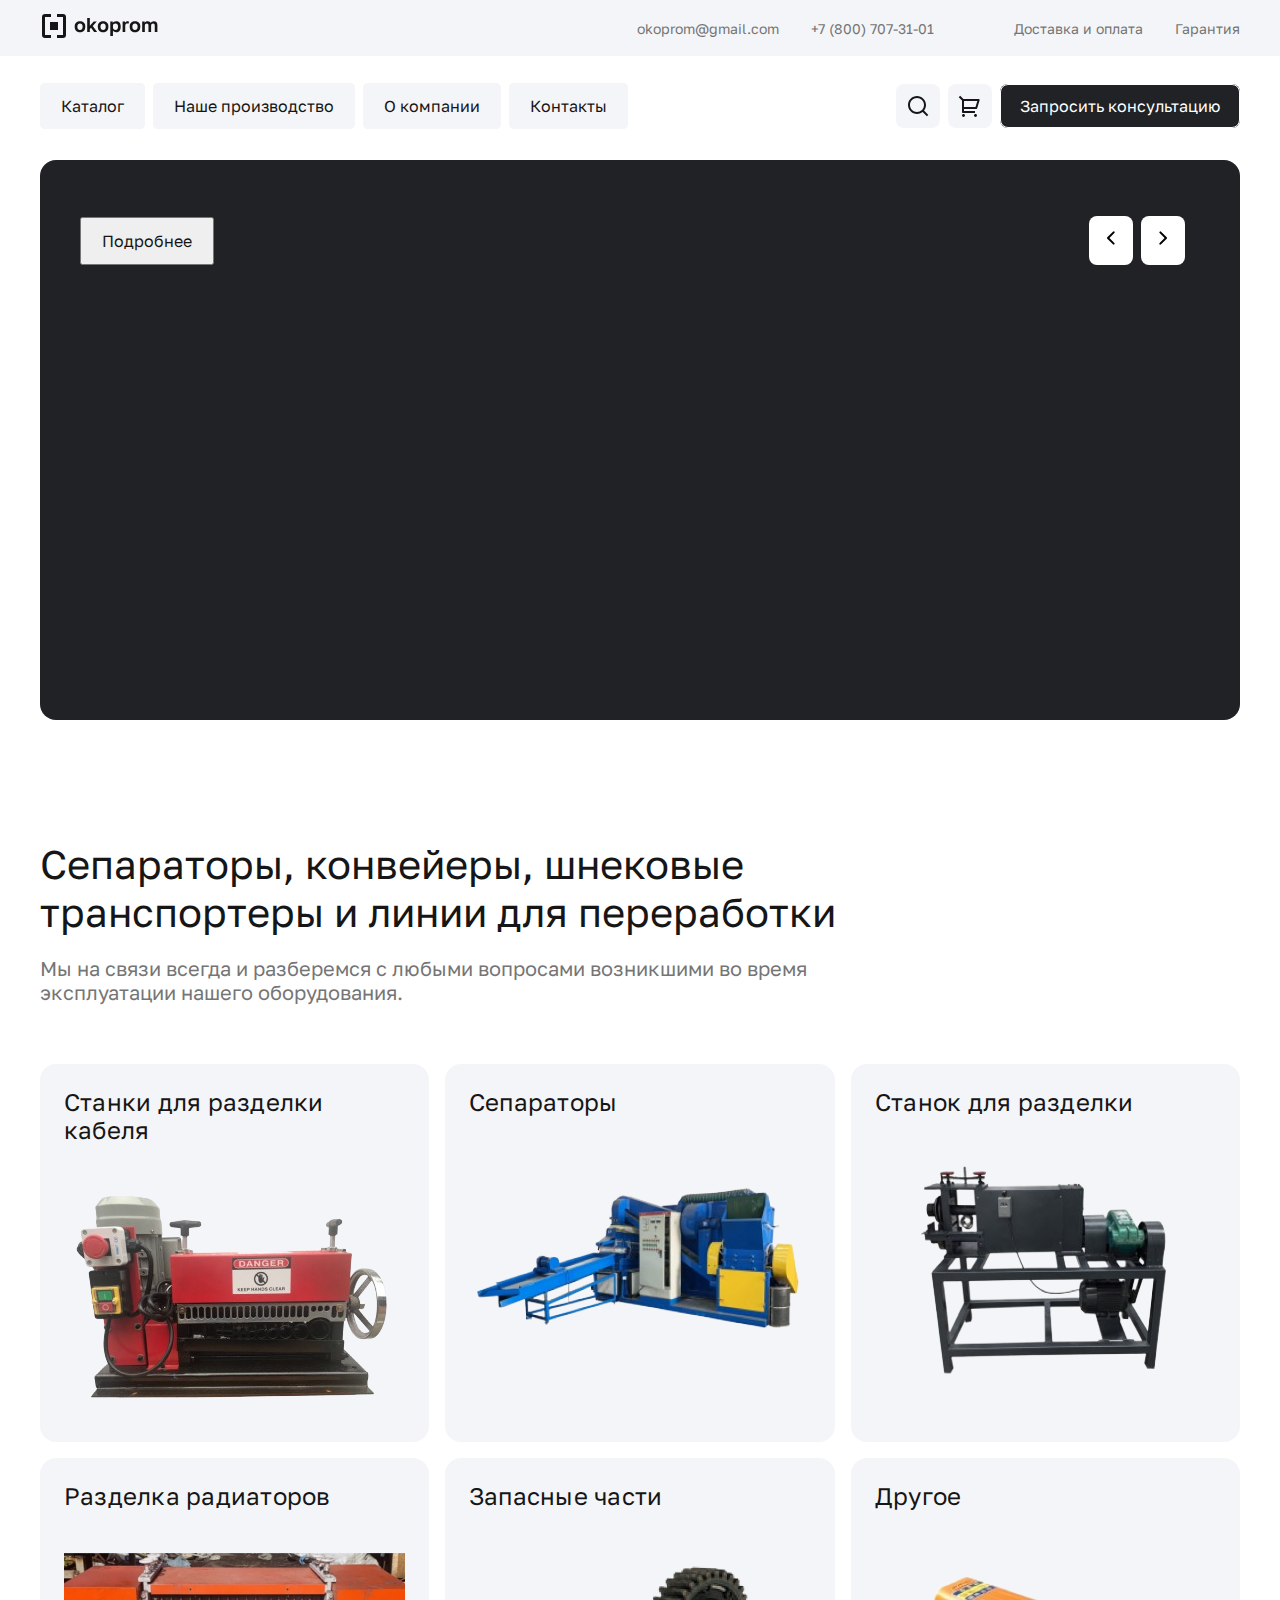
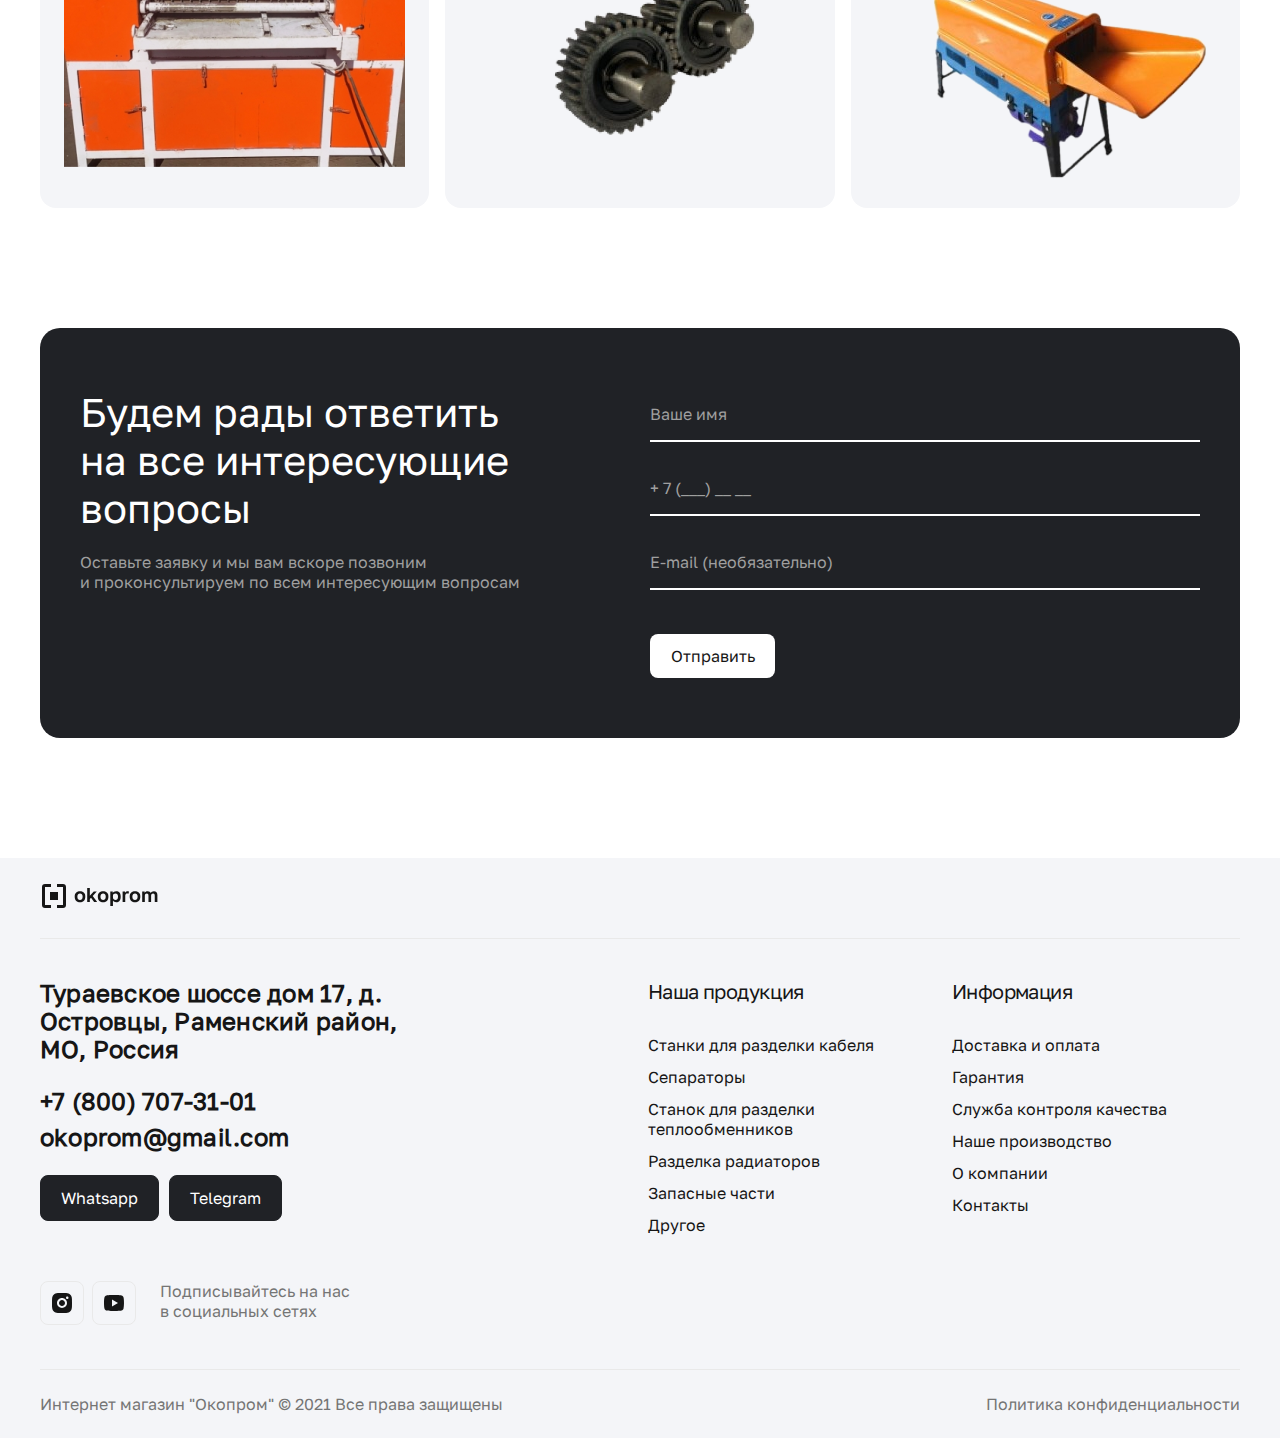
==== commit 73f47b0c: "Update index.html" ====
--- a/index.html
+++ b/index.html
@@ -1,581 +1,590 @@
 <!DOCTYPE html>
 <html lang="en">
-<head>
-    <meta charset="UTF-8">
-    <meta name="viewport" content="width=device-width, initial-scale=1.0">
-    <link rel="stylesheet" href="./css/style.css">
+  <head>
+    <meta charset="UTF-8" />
+    <meta name="viewport" content="width=device-width, initial-scale=1.0" />
+    <link rel="stylesheet" href="./css/style.css" />
+    <link
+      rel="stylesheet"
+      href="https://cdnjs.cloudflare.com/ajax/libs/OwlCarousel2/2.3.4/assets/owl.carousel.min.css"
+      integrity="sha512-tS3S5qG0BlhnQROyJXvNjeEM4UpMXHrQfTGmbQ1gKmelCxlSEBUaxhRBj/EFTzpbP4RVSrpEikbmdJobCvhE3g=="
+      crossorigin="anonymous"
+      referrerpolicy="no-referrer"
+    />
+    <link
+      rel="stylesheet"
+      href="https://cdnjs.cloudflare.com/ajax/libs/OwlCarousel2/2.3.4/assets/owl.theme.default.min.css"
+      integrity="sha512-sMXtMNL1zRzolHYKEujM2AqCLUR9F2C4/05cdbxjjLSRvMQIciEPCQZo++nk7go3BtSuK9kfa/s+a4f4i5pLkw=="
+      crossorigin="anonymous"
+      referrerpolicy="no-referrer"
+    />
     <title>okoprom</title>
-</head>
-<body>
+  </head>
+  <body>
     <header>
-        <nav class="header-nav-top">
-          <div class="container">
-              <nav class="header-navTop-content">
-                  <div class="header-nav-top-left">
-                      <a href="./index.html"><img src="./images/header-and-footer-images/header-site-icon.svg" alt="Site Icon"></a>
-                  </div>
-                  <div class="header-nav-top-right">
-                      <ul class="navTop-contacts-list">
-                          <li class="navTop-listItem">
-                              <a href="./pages/contact.html" class="navTop-listItem-link">okoprom@gmail.com</a>
-                          </li>
-                          <li class="navTop-listItem">
-                              <a href="./pages/contact.html" class="navTop-listItem-link">+7 (800) 707-31-01</a>
-                          </li>
-                      </ul>
-                      <ul class="navTop-delivery-list">
-                          <li class="navTop-listItem">
-                              <a href="./pages/delivery.html" class="navTop-listItem-link navTop-listItem-link-respon">Доставка и оплата</a>
-                          </li>
-                          <li class="navTop-listItem">
-                              <a href="./pages/garantuee.html" class="navTop-listItem-link navTop-listItem-link-respon">Гарантия</a>
-                          </li>
-                      </ul>
-                  </div>
-              </nav>
-          </div>
+      <nav class="header-nav-top">
+        <div class="container">
+          <nav class="header-navTop-content">
+            <div class="header-nav-top-left">
+              <a href="./index.html"
+                ><img
+                  src="./images/header-and-footer-images/header-site-icon.svg"
+                  alt="Site Icon"
+              /></a>
+            </div>
+            <div class="header-nav-top-right">
+              <ul class="navTop-contacts-list">
+                <li class="navTop-listItem">
+                  <a href="./pages/contact.html" class="navTop-listItem-link"
+                    >okoprom@gmail.com</a
+                  >
+                </li>
+                <li class="navTop-listItem">
+                  <a href="./pages/contact.html" class="navTop-listItem-link"
+                    >+7 (800) 707-31-01</a
+                  >
+                </li>
+              </ul>
+              <ul class="navTop-delivery-list">
+                <li class="navTop-listItem">
+                  <a
+                    href="./pages/delivery.html"
+                    class="navTop-listItem-link navTop-listItem-link-respon"
+                    >Доставка и оплата</a
+                  >
+                </li>
+                <li class="navTop-listItem">
+                  <a
+                    href="./pages/garantuee.html"
+                    class="navTop-listItem-link navTop-listItem-link-respon"
+                    >Гарантия</a
+                  >
+                </li>
+              </ul>
+            </div>
+          </nav>
+        </div>
       </nav>
       <ul class="navTop-delivery-list-change">
         <li class="navTop-listItem">
-            <a href="./pages/delivery.html" class="navTop-listItem-link navTop-listItem-link-respon">Доставка и оплата</a>
+          <a
+            href="./pages/delivery.html"
+            class="navTop-listItem-link navTop-listItem-link-respon"
+            >Доставка и оплата</a
+          >
         </li>
         <li class="navTop-listItem">
-            <a href="./pages/garantuee.html" class="navTop-listItem-link navTop-listItem-link-respon">Гарантия</a>
+          <a
+            href="./pages/garantuee.html"
+            class="navTop-listItem-link navTop-listItem-link-respon"
+            >Гарантия</a
+          >
         </li>
       </ul>
       <nav class="header-nav-bottom">
-          <div class="container">
-              <nav class="header-navBottom-content">
-                  <div class="navBottom-list">
-                      <li class="navBottom-listItem">
-                          <a href="./pages/catalog.html" class="navBottom-listItem-link">Каталог</a>
-                      </li>
-                      <li class="navBottom-listItem">
-                          <a href="./pages/product.html" class="navBottom-listItem-link">Наше производство</a>
-                      </li>
-                      <li class="navBottom-listItem">
-                          <a href="./pages/about.html" class="navBottom-listItem-link">О компании</a>
-                      </li>
-                      <li class="navBottom-listItem">
-                          <a href="./pages/contact.html" class="navBottom-listItem-link">Контакты</a>
-                      </li>
-                  </div>
-                  <div class="header-nav-bottom-right">
-                      <div class="header-bottom-icon">
-                          <svg width="24" height="24" viewBox="0 0 24 24" fill="none" xmlns="http://www.w3.org/2000/svg">
-                              <g clip-path="url(#clip0_7606_385)">
-                                <path d="M18.031 16.617L22.314 20.899L20.899 22.314L16.617 18.031C15.0237 19.3082 13.042 20.0029 11 20C6.032 20 2 15.968 2 11C2 6.032 6.032 2 11 2C15.968 2 20 6.032 20 11C20.0029 13.042 19.3082 15.0237 18.031 16.617ZM16.025 15.875C17.2941 14.5699 18.0029 12.8204 18 11C18 7.132 14.867 4 11 4C7.132 4 4 7.132 4 11C4 14.867 7.132 18 11 18C12.8204 18.0029 14.5699 17.2941 15.875 16.025L16.025 15.875Z" fill="#161616"/>
-                              </g>
-                              <defs>
-                                <clipPath id="clip0_7606_385">
-                                  <rect width="24" height="24" fill="white"/>
-                                </clipPath>
-                              </defs>
-                          </svg>
-                      </div>
-                      <div class="header-bottom-icon">
-                          <svg width="24" height="24" viewBox="0 0 24 24" fill="none" xmlns="http://www.w3.org/2000/svg">
-                              <g clip-path="url(#clip0_7606_380)">
-                                <path d="M3.99984 6.41481L0.756836 3.17281L2.17184 1.75781L5.41384 5.00081H20.6558C20.8117 5.0008 20.9654 5.03723 21.1047 5.10718C21.244 5.17713 21.365 5.27868 21.4581 5.40371C21.5511 5.52874 21.6137 5.6738 21.6407 5.8273C21.6678 5.9808 21.6586 6.1385 21.6138 6.28781L19.2138 14.2878C19.1521 14.4939 19.0255 14.6746 18.853 14.803C18.6804 14.9315 18.471 15.0008 18.2558 15.0008H5.99984V17.0008H16.9998V19.0008H4.99984C4.73462 19.0008 4.48027 18.8955 4.29273 18.7079C4.10519 18.5204 3.99984 18.266 3.99984 18.0008V6.41481ZM5.99984 7.00081V13.0008H17.5118L19.3118 7.00081H5.99984ZM5.49984 23.0008C5.10201 23.0008 4.72048 22.8428 4.43918 22.5615C4.15787 22.2802 3.99984 21.8986 3.99984 21.5008C3.99984 21.103 4.15787 20.7215 4.43918 20.4402C4.72048 20.1588 5.10201 20.0008 5.49984 20.0008C5.89766 20.0008 6.27919 20.1588 6.5605 20.4402C6.8418 20.7215 6.99984 21.103 6.99984 21.5008C6.99984 21.8986 6.8418 22.2802 6.5605 22.5615C6.27919 22.8428 5.89766 23.0008 5.49984 23.0008ZM17.4998 23.0008C17.102 23.0008 16.7205 22.8428 16.4392 22.5615C16.1579 22.2802 15.9998 21.8986 15.9998 21.5008C15.9998 21.103 16.1579 20.7215 16.4392 20.4402C16.7205 20.1588 17.102 20.0008 17.4998 20.0008C17.8977 20.0008 18.2792 20.1588 18.5605 20.4402C18.8418 20.7215 18.9998 21.103 18.9998 21.5008C18.9998 21.8986 18.8418 22.2802 18.5605 22.5615C18.2792 22.8428 17.8977 23.0008 17.4998 23.0008Z" fill="#161616"/>
-                              </g>
-                              <defs>
-                                <clipPath id="clip0_7606_380">
-                                  <rect width="24" height="24" fill="white"/>
-                                </clipPath>
-                              </defs>
-                          </svg>
-                      </div>
-                      <div class="oddelno-btn">
-                          <a href="#" class="header-navBottom-link">Запросить консультацию</a>
-                      </div>
-                  </div>
-                  <div class="menu-btn">
-                      <svg width="24" height="24" viewBox="0 0 24 24" fill="none" xmlns="http://www.w3.org/2000/svg">
-                          <g clip-path="url(#clip0_7606_1771)">
-                            <path d="M3 4H21V6H3V4ZM3 11H21V13H3V11ZM3 18H21V20H3V18Z" fill="#161616"/>
-                          </g>
-                          <defs>
-                            <clipPath id="clip0_7606_1771">
-                              <rect width="24" height="24" fill="white"/>
-                            </clipPath>
-                          </defs>
-                      </svg>
-                  </div>
-              </nav>
-          </div>
+        <div class="container">
+          <nav class="header-navBottom-content">
+            <div class="navBottom-list">
+              <li class="navBottom-listItem">
+                <a href="./pages/catalog.html" class="navBottom-listItem-link"
+                  >Каталог</a
+                >
+              </li>
+              <li class="navBottom-listItem">
+                <a href="./pages/product.html" class="navBottom-listItem-link"
+                  >Наше производство</a
+                >
+              </li>
+              <li class="navBottom-listItem">
+                <a href="./pages/about.html" class="navBottom-listItem-link"
+                  >О компании</a
+                >
+              </li>
+              <li class="navBottom-listItem">
+                <a href="./pages/contact.html" class="navBottom-listItem-link"
+                  >Контакты</a
+                >
+              </li>
+            </div>
+            <div class="header-nav-bottom-right">
+              <div class="header-bottom-icon">
+                <svg
+                  width="24"
+                  height="24"
+                  viewBox="0 0 24 24"
+                  fill="none"
+                  xmlns="http://www.w3.org/2000/svg"
+                >
+                  <g clip-path="url(#clip0_7606_385)">
+                    <path
+                      d="M18.031 16.617L22.314 20.899L20.899 22.314L16.617 18.031C15.0237 19.3082 13.042 20.0029 11 20C6.032 20 2 15.968 2 11C2 6.032 6.032 2 11 2C15.968 2 20 6.032 20 11C20.0029 13.042 19.3082 15.0237 18.031 16.617ZM16.025 15.875C17.2941 14.5699 18.0029 12.8204 18 11C18 7.132 14.867 4 11 4C7.132 4 4 7.132 4 11C4 14.867 7.132 18 11 18C12.8204 18.0029 14.5699 17.2941 15.875 16.025L16.025 15.875Z"
+                      fill="#161616"
+                    />
+                  </g>
+                  <defs>
+                    <clipPath id="clip0_7606_385">
+                      <rect width="24" height="24" fill="white" />
+                    </clipPath>
+                  </defs>
+                </svg>
+              </div>
+              <div class="header-bottom-icon">
+                <svg
+                  width="24"
+                  height="24"
+                  viewBox="0 0 24 24"
+                  fill="none"
+                  xmlns="http://www.w3.org/2000/svg"
+                >
+                  <g clip-path="url(#clip0_7606_380)">
+                    <path
+                      d="M3.99984 6.41481L0.756836 3.17281L2.17184 1.75781L5.41384 5.00081H20.6558C20.8117 5.0008 20.9654 5.03723 21.1047 5.10718C21.244 5.17713 21.365 5.27868 21.4581 5.40371C21.5511 5.52874 21.6137 5.6738 21.6407 5.8273C21.6678 5.9808 21.6586 6.1385 21.6138 6.28781L19.2138 14.2878C19.1521 14.4939 19.0255 14.6746 18.853 14.803C18.6804 14.9315 18.471 15.0008 18.2558 15.0008H5.99984V17.0008H16.9998V19.0008H4.99984C4.73462 19.0008 4.48027 18.8955 4.29273 18.7079C4.10519 18.5204 3.99984 18.266 3.99984 18.0008V6.41481ZM5.99984 7.00081V13.0008H17.5118L19.3118 7.00081H5.99984ZM5.49984 23.0008C5.10201 23.0008 4.72048 22.8428 4.43918 22.5615C4.15787 22.2802 3.99984 21.8986 3.99984 21.5008C3.99984 21.103 4.15787 20.7215 4.43918 20.4402C4.72048 20.1588 5.10201 20.0008 5.49984 20.0008C5.89766 20.0008 6.27919 20.1588 6.5605 20.4402C6.8418 20.7215 6.99984 21.103 6.99984 21.5008C6.99984 21.8986 6.8418 22.2802 6.5605 22.5615C6.27919 22.8428 5.89766 23.0008 5.49984 23.0008ZM17.4998 23.0008C17.102 23.0008 16.7205 22.8428 16.4392 22.5615C16.1579 22.2802 15.9998 21.8986 15.9998 21.5008C15.9998 21.103 16.1579 20.7215 16.4392 20.4402C16.7205 20.1588 17.102 20.0008 17.4998 20.0008C17.8977 20.0008 18.2792 20.1588 18.5605 20.4402C18.8418 20.7215 18.9998 21.103 18.9998 21.5008C18.9998 21.8986 18.8418 22.2802 18.5605 22.5615C18.2792 22.8428 17.8977 23.0008 17.4998 23.0008Z"
+                      fill="#161616"
+                    />
+                  </g>
+                  <defs>
+                    <clipPath id="clip0_7606_380">
+                      <rect width="24" height="24" fill="white" />
+                    </clipPath>
+                  </defs>
+                </svg>
+              </div>
+              <div class="oddelno-btn">
+                <a href="#" class="header-navBottom-link"
+                  >Запросить консультацию</a
+                >
+              </div>
+            </div>
+            <div class="menu-btn">
+              <svg
+                width="24"
+                height="24"
+                viewBox="0 0 24 24"
+                fill="none"
+                xmlns="http://www.w3.org/2000/svg"
+              >
+                <g clip-path="url(#clip0_7606_1771)">
+                  <path
+                    d="M3 4H21V6H3V4ZM3 11H21V13H3V11ZM3 18H21V20H3V18Z"
+                    fill="#161616"
+                  />
+                </g>
+                <defs>
+                  <clipPath id="clip0_7606_1771">
+                    <rect width="24" height="24" fill="white" />
+                  </clipPath>
+                </defs>
+              </svg>
+            </div>
+          </nav>
+        </div>
       </nav>
     </header>
     <main>
-        <div class="container-f">
-            <div class="main-f1">
-              <p class="text1">
-                Ваша рост – наш интерес, ведь тогда нам будет к чему стремиться
+      <section>
+        <div class="main_sections">
+          <div class="container">
+            <div class="main_section_parent">
+              <div class="owl-carousel">
+                <div class="main_section">
+                  <div class="flex">
+                    <div class="main_section_info">
+                      <h1>Новый зверь для всех типов кабелей</h1>
+                      <div class="diameter">
+                        <p>Диаметр обработки</p>
+                        <p>от 1,5 до 130мм</p>
+                      </div>
+                      <div class="dimension">
+                        <p>Размеры</p>
+                        <p>90*68*120 см</p>
+                      </div>
+                      <div class="power">
+                        <p>Мощность</p>
+                        <p>3 кВт 380 В</p>
+                      </div>
+                    </div>
+                    <h2>209 000 ₽</h2>
+                  </div>
+                  <div class="main_section_img">
+                    <img
+                      src="./images/product/1280/4815img_3205-1960-2 1.png"
+                      alt=""
+                    />
+                  </div>
+                </div>
+                <div class="main_section">
+                  <div class="flex">
+                    <div class="main_section_info">
+                      <h1>Новый зверь для всех типов кабелей</h1>
+                      <div class="diameter">
+                        <p>Диаметр обработки</p>
+                        <p>от 1,5 до 130мм</p>
+                      </div>
+                      <div class="dimension">
+                        <p>Размеры</p>
+                        <p>90*68*120 см</p>
+                      </div>
+                      <div class="power">
+                        <p>Мощность</p>
+                        <p>3 кВт 380 В</p>
+                      </div>
+                    </div>
+                    <h2>209 000 ₽</h2>
+                  </div>
+                  <div class="main_section_img">
+                    <img
+                      src="./images/product/1280/4815img_3205-1960-2 1.png"
+                      alt=""
+                    />
+                  </div>
+                </div>
+              </div>
+              <div class="details">
+                <div class="detail_btn1">
+                  <button class="btn1">Подробнее</button>
+                </div>
+                <div class="detiail_btn2">
+                  <button id="to_left" class="btn2">
+                    <svg
+                      xmlns="http://www.w3.org/2000/svg"
+                      width="24"
+                      height="24"
+                      viewBox="0 0 24 24"
+                    >
+                      <g fill="none" fill-rule="evenodd">
+                        <path
+                          d="M24 0v24H0V0zM12.593 23.258l-.011.002l-.071.035l-.02.004l-.014-.004l-.071-.035c-.01-.004-.019-.001-.024.005l-.004.01l-.017.428l.005.02l.01.013l.104.074l.015.004l.012-.004l.104-.074l.012-.016l.004-.017l-.017-.427c-.002-.01-.009-.017-.017-.018m.265-.113l-.013.002l-.185.093l-.01.01l-.003.011l.018.43l.005.012l.008.007l.201.093c.012.004.023 0 .029-.008l.004-.014l-.034-.614c-.003-.012-.01-.02-.02-.022m-.715.002a.023.023 0 0 0-.027.006l-.006.014l-.034.614c0 .012.007.02.017.024l.015-.002l.201-.093l.01-.008l.004-.011l.017-.43l-.003-.012l-.01-.01z"
+                        />
+                        <path
+                          fill="currentColor"
+                          d="M8.293 12.707a1 1 0 0 1 0-1.414l5.657-5.657a1 1 0 1 1 1.414 1.414L10.414 12l4.95 4.95a1 1 0 0 1-1.414 1.414z"
+                        />
+                      </g>
+                    </svg>
+                  </button>
+                  <button id="to_right" class="btn2">
+                    <svg
+                      xmlns="http://www.w3.org/2000/svg"
+                      width="24"
+                      height="24"
+                      viewBox="0 0 24 24"
+                    >
+                      <g fill="none" fill-rule="evenodd">
+                        <path
+                          d="M24 0v24H0V0zM12.593 23.258l-.011.002l-.071.035l-.02.004l-.014-.004l-.071-.035c-.01-.004-.019-.001-.024.005l-.004.01l-.017.428l.005.02l.01.013l.104.074l.015.004l.012-.004l.104-.074l.012-.016l.004-.017l-.017-.427c-.002-.01-.009-.017-.017-.018m.265-.113l-.013.002l-.185.093l-.01.01l-.003.011l.018.43l.005.012l.008.007l.201.093c.012.004.023 0 .029-.008l.004-.014l-.034-.614c-.003-.012-.01-.02-.02-.022m-.715.002a.023.023 0 0 0-.027.006l-.006.014l-.034.614c0 .012.007.02.017.024l.015-.002l.201-.093l.01-.008l.004-.011l.017-.43l-.003-.012l-.01-.01z"
+                        />
+                        <path
+                          fill="currentColor"
+                          d="M15.707 11.293a1 1 0 0 1 0 1.414l-5.657 5.657a1 1 0 1 1-1.414-1.414l4.95-4.95l-4.95-4.95a1 1 0 0 1 1.414-1.414z"
+                        />
+                      </g>
+                    </svg>
+                  </button>
+                </div>
+              </div>
+            </div>
+          </div>
+        </div>
+      </section>
+      <section>
+        <div class="products_section">
+          <div class="container">
+            <div class="product_section">
+              <div class="product_title">
+                <h1>
+                  Сепараторы, конвейеры, шнековые транспортеры и линии
+                  для переработки
+                </h1>
+                <p>
+                  Мы на связи всегда и разберемся с любыми вопросами возникшими
+                  во время эксплуатации нашего оборудования.
+                </p>
+              </div>
+              <div class="product_cards">
+                <div class="product_card">
+                  <h3>Станки для разделки кабеля</h3>
+                  <img
+                    src="./images/product-img1/1280/4815img_3205-1960 2.png"
+                    alt=""
+                  />
+                </div>
+                <div class="product_card">
+                  <h3>Сепараторы</h3>
+                  <div>
+                    <img
+                      src="./images/producr2img/1280/4815img_3205-1960 2.png"
+                      alt=""
+                    />
+                  </div>
+                </div>
+                <div class="product_card">
+                  <h3>Станок для разделки</h3>
+                  <img
+                    src="./images/product-img3/1280/4815img_3205-1960 2.png"
+                    alt=""
+                  />
+                </div>
+                <div class="product_card">
+                  <h3>Разделка радиаторов</h3>
+                  <img
+                    src="./images/product-img4/1280/4815img_3205-1960 2.png"
+                    alt=""
+                  />
+                </div>
+                <div class="product_card">
+                  <h3>Запасные части</h3>
+                  <img
+                    src="./images/product-img5/1280/4815img_3205-1960 2.png"
+                    alt=""
+                  />
+                </div>
+                <div class="product_card">
+                  <h3>Другое</h3>
+                  <img
+                    src="./images/product-img6/1280/4815img_3205-1960 2.png"
+                    alt=""
+                  />
+                </div>
+              </div>
+            </div>
+          </div>
+        </div>
+      </section>
+     </main>
+
+    <footer>
+      <div class="footer-top">
+        <div class="container">
+          <div class="footer-top-content">
+            <div class="footer-top-left">
+              <h1 class="footer-top-heading">
+                Будем рады ответить на все интересующие вопросы
+              </h1>
+              <p class="footer-top-desc">
+                Оставьте заявку и мы вам вскоре позвоним и проконсультируем по
+                всем интересующим вопросам
               </p>
-              <div class="contents-f">
-              <div class="content-f1">
-                <div class="icon-f1">
-                  <svg class="svg-f1" xmlns="http://www.w3.org/2000/svg" width="24" height="24" viewBox="0 0 24 24">
-                      <g clip-path="url(#clip0_108_3202)">
-                        <path d="M19.938 8.00088H21C21.5304 8.00088 22.0391 8.21159 22.4142 8.58666C22.7893 8.96174 23 9.47044 23 10.0009V14.0009C23 14.5313 22.7893 15.04 22.4142 15.4151C22.0391 15.7902 21.5304 16.0009 21 16.0009H19.938C19.6942 17.9342 18.7533 19.7121 17.2917 21.0009C15.8302 22.2897 13.9486 23.0008 12 23.0009V21.0009C13.5913 21.0009 15.1174 20.3687 16.2426 19.2435C17.3679 18.1183 18 16.5922 18 15.0009V9.00088C18 7.40958 17.3679 5.88345 16.2426 4.75824C15.1174 3.63302 13.5913 3.00088 12 3.00088C10.4087 3.00088 8.88258 3.63302 7.75736 4.75824C6.63214 5.88345 6 7.40958 6 9.00088V16.0009H3C2.46957 16.0009 1.96086 15.7902 1.58579 15.4151C1.21071 15.04 1 14.5313 1 14.0009V10.0009C1 9.47044 1.21071 8.96174 1.58579 8.58666C1.96086 8.21159 2.46957 8.00088 3 8.00088H4.062C4.30603 6.06777 5.24708 4.29015 6.70857 3.00155C8.17007 1.71296 10.0516 1.00195 12 1.00195C13.9484 1.00195 15.8299 1.71296 17.2914 3.00155C18.7529 4.29015 19.694 6.06777 19.938 8.00088ZM3 10.0009V14.0009H4V10.0009H3ZM20 10.0009V14.0009H21V10.0009H20ZM7.76 15.7859L8.82 14.0899C9.77308 14.6869 10.8754 15.0027 12 15.0009C13.1246 15.0027 14.2269 14.6869 15.18 14.0899L16.24 15.7859C14.9693 16.582 13.4995 17.0032 12 17.0009C10.5005 17.0032 9.03074 16.582 7.76 15.7859Z"/>
-                      </g>
-                      <defs>
-                        <clipPath id="clip0_108_3202">
-                          <rect width="24" height="24" fill="white"/>
-                        </clipPath>
-                      </defs>
-                    </svg>
-                </div>
-                <div class="content-ftext">
-                  <p class="text-f1">Всегда на связи</p>
-                  <p class="text-f2">Консультируем при покупке и в  дальнейшем при эксплуатации нашего оборудования</p>
-                </div>
-                <div class="icon-f1">
-                    <svg class="svg-f1" xmlns="http://www.w3.org/2000/svg" width="24" height="24" viewBox="0 0 24 24">
-                        <g clip-path="url(#clip0_108_3173)">
-                          <path d="M7 5V2C7 1.73478 7.10536 1.48043 7.29289 1.29289C7.48043 1.10536 7.73478 1 8 1H16C16.2652 1 16.5196 1.10536 16.7071 1.29289C16.8946 1.48043 17 1.73478 17 2V5H21C21.2652 5 21.5196 5.10536 21.7071 5.29289C21.8946 5.48043 22 5.73478 22 6V20C22 20.2652 21.8946 20.5196 21.7071 20.7071C21.5196 20.8946 21.2652 21 21 21H3C2.73478 21 2.48043 20.8946 2.29289 20.7071C2.10536 20.5196 2 20.2652 2 20V6C2 5.73478 2.10536 5.48043 2.29289 5.29289C2.48043 5.10536 2.73478 5 3 5H7ZM4 16V19H20V16H4ZM4 14H20V7H4V14ZM9 3V5H15V3H9ZM11 11H13V13H11V11Z"/>
-                        </g>
-                        <defs>
-                          <clipPath id="clip0_108_3173">
-                            <rect width="24" height="24" fill="white"/>
-                          </clipPath>
-                        </defs>
-                      </svg>
+            </div>
+            <form class="footer-top-right">
+              <input type="text" name="name" placeholder="Ваше имя" />
+              <input type="tel" name="phone" placeholder="+ 7 (___) __ __" />
+              <input
+                type="email"
+                name="email"
+                placeholder="E-mail (необязательно)"
+              />
+              <button class="footer-top-submitBtn">Отправить</button>
+            </form>
+          </div>
+        </div>
+      </div>
+      <div class="footer-bottom">
+        <div class="container">
+          <div class="footer-bottom-content">
+            <div class="footer-bottom-firstPart">
+              <img
+                src="./images/header-and-footer-images/footer-site-icon.svg"
+                alt="Site Icon"
+              />
+              <div class="footer-hr-line"></div>
+            </div>
+            <div class="footer-bottom-secondPart">
+              <div class="footer-bottom-secondPart-left">
+                <h3 class="footer-bottom-secondPart-adress">
+                  Тураевское шоссе дом 17, д. Островцы, Раменский район, МО,
+                  Россия
+                </h3>
+                <div class="footer-bottom-secondPart-contact">
+                  <p class="footer-bottom-secondPart-contact-content">
+                    +7 (800) 707-31-01
+                  </p>
+                  <p class="footer-bottom-secondPart-contact-content">
+                    okoprom@gmail.com
+                  </p>
+                </div>
+                <div class="footer-bottom-secondPart-massengers">
+                  <a
+                    href="https://web.whatsapp.com/"
+                    target="_blank"
+                    class="footer-bottom-massenger"
+                    >Whatsapp</a
+                  >
+                  <a
+                    href="https://telegram.org/"
+                    target="_blank"
+                    class="footer-bottom-massenger"
+                    >Telegram</a
+                  >
+                </div>
+                <div class="footer-bottom-secondPart-socials">
+                  <div class="footer-bottom-secondPart-socials-icons">
+                    <a href="https://www.instagram.com/">
+                      <img
+                        src="./images/header-and-footer-images/footer-instagram-icon.svg"
+                        alt="Footer Instagram Icon"
+                      />
+                    </a>
+                    <a href="https://www.youtube.com/">
+                      <img
+                        src="./images/header-and-footer-images/footer-youtube-icon.svg"
+                        alt="Footer Youtube Icon"
+                      />
+                    </a>
                   </div>
-                  <div class="content-ftext">
-                    <p class="text-f1">Опыт в сфере</p>
-                    <p class="text-f2">Большой опыт в переработке вторсырья позволяет глубоко изучать проблемы и находить лучшие решения</p>
-                  </div>
-                  <div class="icon-f1">
-                    <svg class="svg-f1" xmlns="http://www.w3.org/2000/svg" width="24" height="24" viewBox="0 0 24 24">
-                        <g clip-path="url(#clip0_108_3180)">
-                          <path d="M12 1L21.5 6.5V17.5L12 23L2.5 17.5V6.5L12 1ZM12 3.311L4.5 7.653V16.347L12 20.689L19.5 16.347V7.653L12 3.311ZM12 16C10.9391 16 9.92172 15.5786 9.17157 14.8284C8.42143 14.0783 8 13.0609 8 12C8 10.9391 8.42143 9.92172 9.17157 9.17157C9.92172 8.42143 10.9391 8 12 8C13.0609 8 14.0783 8.42143 14.8284 9.17157C15.5786 9.92172 16 10.9391 16 12C16 13.0609 15.5786 14.0783 14.8284 14.8284C14.0783 15.5786 13.0609 16 12 16ZM12 14C12.5304 14 13.0391 13.7893 13.4142 13.4142C13.7893 13.0391 14 12.5304 14 12C14 11.4696 13.7893 10.9609 13.4142 10.5858C13.0391 10.2107 12.5304 10 12 10C11.4696 10 10.9609 10.2107 10.5858 10.5858C10.2107 10.9609 10 11.4696 10 12C10 12.5304 10.2107 13.0391 10.5858 13.4142C10.9609 13.7893 11.4696 14 12 14Z"/>
-                        </g>
-                        <defs>
-                          <clipPath id="clip0_108_3180">
-                            <rect width="24" height="24" fill="white"/>
-                          </clipPath>
-                        </defs>
-                      </svg>
-                  </div>
-                  <div class="content-ftext">
-                    <p class="text-f1">Наличие запчастей</p>
-                    <p class="text-f2">Преимуществом производства своими силами является замена любых комплектующих и ремонт при поломке</p>
-                  </div>
-              </div>
-              <div class="content-f1">
-                <div class="icon-f1">
-                    <svg class="svg-f1" xmlns="http://www.w3.org/2000/svg" width="24" height="24" viewBox="0 0 24 24" fill="none">
-                        <g clip-path="url(#clip0_108_3209)">
-                          <path d="M8.965 18C8.84612 18.8343 8.43021 19.5977 7.79368 20.1499C7.15714 20.7022 6.34272 21.0063 5.5 21.0063C4.65728 21.0063 3.84286 20.7022 3.20632 20.1499C2.56979 19.5977 2.15388 18.8343 2.035 18H1V6C1 5.73478 1.10536 5.48043 1.29289 5.29289C1.48043 5.10536 1.73478 5 2 5H16C16.2652 5 16.5196 5.10536 16.7071 5.29289C16.8946 5.48043 17 5.73478 17 6V8H20L23 12.056V18H20.965C20.8461 18.8343 20.4302 19.5977 19.7937 20.1499C19.1571 20.7022 18.3427 21.0063 17.5 21.0063C16.6573 21.0063 15.8429 20.7022 15.2063 20.1499C14.5698 19.5977 14.1539 18.8343 14.035 18H8.965ZM15 7H3V15.05C3.39456 14.6472 3.8806 14.3457 4.41675 14.1711C4.9529 13.9966 5.52329 13.9541 6.07938 14.0474C6.63546 14.1407 7.16077 14.3669 7.61061 14.7069C8.06044 15.0469 8.42148 15.4905 8.663 16H14.337C14.505 15.647 14.73 15.326 15 15.05V7ZM17 13H21V12.715L18.992 10H17V13ZM17.5 19C17.898 19 18.2796 18.8419 18.561 18.5605C18.8424 18.2791 19.0005 17.8975 19.0005 17.4995C19.0005 17.1015 18.8424 16.7199 18.561 16.4385C18.2796 16.1571 17.898 15.999 17.5 15.999C17.102 15.999 16.7204 16.1571 16.439 16.4385C16.1576 16.7199 15.9995 17.1015 15.9995 17.4995C15.9995 17.8975 16.1576 18.2791 16.439 18.5605C16.7204 18.8419 17.102 19 17.5 19ZM7 17.5C7 17.303 6.9612 17.108 6.88582 16.926C6.81044 16.744 6.69995 16.5786 6.56066 16.4393C6.42137 16.3001 6.25601 16.1896 6.07403 16.1142C5.89204 16.0388 5.69698 16 5.5 16C5.30302 16 5.10796 16.0388 4.92597 16.1142C4.74399 16.1896 4.57863 16.3001 4.43934 16.4393C4.30005 16.5786 4.18956 16.744 4.11418 16.926C4.0388 17.108 4 17.303 4 17.5C4 17.8978 4.15804 18.2794 4.43934 18.5607C4.72064 18.842 5.10218 19 5.5 19C5.89782 19 6.27936 18.842 6.56066 18.5607C6.84196 18.2794 7 17.8978 7 17.5Z" fill="#161616"/>
-                        </g>
-                        <defs>
-                          <clipPath id="clip0_108_3209">
-                            <rect width="24" height="24" fill="white"/>
-                          </clipPath>
-                        </defs>
-                      </svg>
-                </div>
-                <div class="content-ftext">
-                  <p class="text-f1">Доставка по всей России</p>
-                  <p class="text-f2">Отправим товар транспортной компанией или почтовым отправлением (оплата при получении)</p>
-                </div>
-                <div class="icon-f1">
-                    <svg class="svg-f1" xmlns="http://www.w3.org/2000/svg" width="24" height="24" viewBox="0 0 24 24" fill="none">
-                        <g clip-path="url(#clip0_108_3187)">
-                          <path d="M12 22C6.477 22 2 17.523 2 12C2 6.477 6.477 2 12 2C17.523 2 22 6.477 22 12C22 17.523 17.523 22 12 22ZM12 20C14.1217 20 16.1566 19.1571 17.6569 17.6569C19.1571 16.1566 20 14.1217 20 12C20 9.87827 19.1571 7.84344 17.6569 6.34315C16.1566 4.84285 14.1217 4 12 4C9.87827 4 7.84344 4.84285 6.34315 6.34315C4.84285 7.84344 4 9.87827 4 12C4 14.1217 4.84285 16.1566 6.34315 17.6569C7.84344 19.1571 9.87827 20 12 20ZM7 9L10 5.5L13 9H11V13H9V9H7ZM17 15L14 18.5L11 15H13V11H15V15H17Z" fill="#161616"/>
-                        </g>
-                        <defs>
-                          <clipPath id="clip0_108_3187">
-                            <rect width="24" height="24" fill="white"/>
-                          </clipPath>
-                        </defs>
-                      </svg>
-                  </div>
-                  <div class="content-ftext">
-                    <p class="text-f1">Аренда станков</p>
-                    <p class="text-f2">Станки можно брать на временное использование с залогом</p>
-                  </div>
-                  <div class="icon-f1">
-                    <svg class="svg-f1" xmlns="http://www.w3.org/2000/svg" width="24" height="24" viewBox="0 0 24 24" fill="none">
-                        <g clip-path="url(#clip0_108_3194)">
-                          <path d="M17 15.246V22.118C17 22.2064 16.9766 22.2933 16.932 22.3697C16.8875 22.4462 16.8235 22.5094 16.7465 22.5531C16.6696 22.5967 16.5824 22.6191 16.4939 22.618C16.4055 22.6169 16.3189 22.5924 16.243 22.547L12 20.001L7.757 22.547C7.68104 22.5925 7.59436 22.617 7.50581 22.618C7.41727 22.6191 7.33004 22.5965 7.25304 22.5528C7.17605 22.5091 7.11205 22.4457 7.06759 22.3691C7.02313 22.2925 6.9998 22.2055 7 22.117V15.247C5.70615 14.211 4.76599 12.7988 4.30946 11.2055C3.85293 9.61215 3.90256 7.91634 4.45149 6.35242C5.00043 4.78851 6.02156 3.4337 7.37378 2.47523C8.726 1.51676 10.3425 1.00195 12 1.00195C13.6575 1.00195 15.274 1.51676 16.6262 2.47523C17.9784 3.4337 18.9996 4.78851 19.5485 6.35242C20.0974 7.91634 20.1471 9.61215 19.6905 11.2055C19.234 12.7988 18.2939 14.211 17 15.247V15.246ZM9 16.419V19.469L12 17.669L15 19.469V16.419C14.0468 16.8044 13.0282 17.0021 12 17.001C10.9718 17.0021 9.95316 16.8044 9 16.419ZM12 15.001C13.5913 15.001 15.1174 14.3688 16.2426 13.2436C17.3679 12.1184 18 10.5922 18 9.00095C18 7.40965 17.3679 5.88353 16.2426 4.75831C15.1174 3.63309 13.5913 3.00095 12 3.00095C10.4087 3.00095 8.88258 3.63309 7.75736 4.75831C6.63214 5.88353 6 7.40965 6 9.00095C6 10.5922 6.63214 12.1184 7.75736 13.2436C8.88258 14.3688 10.4087 15.001 12 15.001Z" fill="#161616"/>
-                        </g>
-                        <defs>
-                          <clipPath id="clip0_108_3194">
-                            <rect width="24" height="24" fill="white"/>
-                          </clipPath>
-                        </defs>
-                      </svg>
-                  </div>
-                  <div class="content-ftext">
-                    <p class="text-f1">Гарантия на всё</p>
-                    <p class="text-f2">Предоставляется гарантия сроком до 1 года со дня приобретения товара</p>
-                  </div>
-              </div>
-              </div>
-            </div>
-            <div class="main-f2">
-                <div class="bigcard-f1">
-                    <p class="bigtext-f1">Почему именно мы?</p>
-                    <p class="bigtext-f2">За долгое время работы в этой области у нас более одной тысячи клиентов в базе в том числе и представленные выше. В основном это компании <br> <br> по переработке вторсырья.
-    
-                        Мы уже прошли тот путь который вам предстоит пройти после приобретения нашей продукции и лучше подскажем: что вам лучше подойдет, чего надо избегать и как более эффективно использовать то что есть.</p>
-                </div>
-                <div class="group-1">
-                <div class="bigcards-f2">
-                <div class="bigcard-f2">
-                    <img class="card-img1" src="./images/mylogo/flogo1.png">
-    
-                </div>
-                <div class="bigcard-f3">
-                    <img class="card-img2" src="./images/mylogo/flogo2.png">
-                    <div class="group-text">
-                    <p class="text-card3">Группа компаний</p>
-                    <p class="text-bigcard3">МОСКАБЕЛЬМЕТ</p>
-                 </div>
-                </div>
-                <div class="bigcard-f2">
-                    <img class="card-imgg" src="./images/mylogo/flogo3.png">
-    
-                </div>
-                
-            </div>
-            <div class="bigcards-f2">
-                <div class="bigcard-f2">
-                    <div class="minigroup">
-                    <svg class="svgg-g" xmlns="http://www.w3.org/2000/svg" width="96" height="96" viewBox="0 0 96 96" fill="none">
-                        <path d="M57.3022 57.3896C56.8241 57.7818 56.7555 58.4884 57.1494 58.9645C57.5433 59.4407 58.2528 59.509 58.7309 59.1167C59.209 58.7245 59.2775 58.0179 58.8836 57.5418C58.4897 57.0656 57.7804 56.9973 57.3022 57.3896ZM58.5308 57.8313C58.7644 58.1137 58.7237 58.5327 58.4402 58.7654C58.1566 58.998 57.7358 58.9575 57.5022 58.6751C57.2687 58.3927 57.3093 57.9737 57.5929 57.741C57.8765 57.5083 58.2972 57.5488 58.5308 57.8313Z" fill="#161616"/>
-                        <path d="M67.9826 34.9079L68.9159 33.5227L70.9038 34.851L71.0612 34.7769L73.7786 36.6839L74.1515 36.1344L75.2486 36.8675L76.863 34.4705L75.775 33.7434L75.9513 33.484L73.3691 31.6939L73.3848 31.1624L71.3995 29.8361L72.0434 28.8807L69.1307 26.9347L68.3085 28.1557L62.176 24.4297L47.9073 42.1332L33.6385 24.4297L27.5062 28.1557L26.6836 26.9347L23.7713 28.8807L24.4149 29.8361L22.4299 31.1624L22.4457 31.6939L19.8634 33.484L20.0395 33.7434L18.9513 34.4705L20.566 36.8675L21.6631 36.1344L22.0362 36.6839L24.7534 34.7769L24.9106 34.851L26.8985 33.5227L27.8317 34.9079L30.744 32.9618L30.0069 31.8677L32.6166 30.2086L45.0952 45.6223L42.8368 48.4243L42.1711 47.8783L41.337 47.1939C41.4829 46.8515 41.3938 46.44 41.0912 46.1918L40.6123 45.7989C40.2441 45.4968 39.6977 45.5494 39.3943 45.9161L37.505 48.2003C37.2016 48.567 37.2544 49.1112 37.6227 49.4134L38.1015 49.8062C38.3948 50.0468 38.8007 50.0617 39.1072 49.8729L39.9496 50.564L40.6052 51.1018L39.5267 52.408L38.87 51.8692L38.0359 51.1849C38.1818 50.8425 38.0927 50.431 37.7901 50.1827L37.3112 49.7899C36.943 49.4878 36.3966 49.5404 36.0932 49.9071L34.2039 52.1912C33.9006 52.558 33.9533 53.1022 34.3216 53.4043L34.8005 53.7972C35.0938 54.0377 35.4996 54.0526 35.8062 53.8638L36.6486 54.5549L37.3076 55.0956L37.2649 55.1473C36.5411 55.2701 35.8565 55.6413 35.3541 56.2486C35.1807 56.4582 35.0391 56.6837 34.9287 56.919C29.4326 61.8476 25.183 69.4481 24.6609 70.4029L22.5 70.7736L20.7985 73.1021L21.3576 73.5534L21.0597 73.9138L20.6876 73.6081L19.6288 74.8881L20.0009 75.1938L19.0663 76.3235C18.889 76.5375 18.9199 76.8556 19.1351 77.0325L20.0802 77.8078C20.2955 77.9847 20.6147 77.9534 20.7921 77.7395L21.7266 76.6097L22.0986 76.9147L23.1574 75.6347L22.7854 75.3297L23.0945 74.9557L23.3608 75.1704L25.0684 72.84L25.9051 72.6338L25.8624 73.491L23.8921 75.6068L24.3415 75.9814L24.0337 76.3534L23.6615 76.0484L22.6027 77.3284L22.9748 77.6334L22.0403 78.7632C21.863 78.9778 21.8939 79.2959 22.1091 79.4721L23.0542 80.2481C23.2694 80.4243 23.5887 80.3938 23.766 80.1791L24.7006 79.0494L25.0726 79.3544L26.1314 78.0744L25.7594 77.7694L26.0561 77.4104L26.4216 77.7154L28.3904 75.6061L28.342 73.4227C29.1799 72.7294 35.8423 67.1138 39.6532 60.8219L39.6453 60.8171C39.8633 60.6614 40.0649 60.4758 40.2433 60.2601C40.5757 59.8582 40.7904 59.3981 40.8931 58.9211C41.8536 58.3728 41.9026 56.9002 41.8985 56.5177L47.9072 49.0958L53.9158 56.5177C53.9117 56.9002 53.9608 58.3728 54.9212 58.9211C55.024 59.3981 55.2387 59.8582 55.571 60.2601C55.7494 60.4758 55.9511 60.6614 56.1691 60.8171L56.1611 60.8219C59.9721 67.1138 66.6347 72.7294 67.4726 73.4227L67.4243 75.6061L69.3926 77.7154L69.7583 77.4104L70.0548 77.7694L69.6832 78.0744L70.7418 79.3544L71.1141 79.0494L72.0486 80.1791C72.2256 80.3938 72.5449 80.4243 72.7604 80.2481L73.7054 79.4721C73.9203 79.2959 73.9516 78.9778 73.774 78.7632L72.8395 77.6334L73.2117 77.3284L72.1531 76.0484L71.7808 76.3534L71.4726 75.9814L71.9219 75.6068L69.9523 73.491L69.9092 72.6338L70.7457 72.84L72.4535 75.1704L72.7199 74.9557L73.0288 75.3297L72.6566 75.6347L73.7159 76.9147L74.0875 76.6097L75.022 77.7395C75.1996 77.9534 75.519 77.9847 75.7338 77.8078L76.6795 77.0325C76.8943 76.8556 76.925 76.5382 76.748 76.3235L75.8135 75.1938L76.1857 74.8881L75.1265 73.6081L74.7549 73.9138L74.4564 73.5534L75.0161 73.1021L73.3142 70.7736L71.1533 70.4029C70.6315 69.4481 66.382 61.8476 60.8856 56.919C60.7753 56.6836 60.6337 56.4582 60.4603 56.2486C59.9579 55.6412 59.2732 55.2701 58.5494 55.1473L58.5068 55.0956L59.1658 54.5549L60.0082 53.8638C60.3147 54.0526 60.7206 54.0377 61.0139 53.7972L61.4927 53.4043C61.861 53.1022 61.9138 52.5579 61.6104 52.1912L59.7211 49.9071C59.4177 49.5403 58.8713 49.4877 58.5031 49.7899L58.0242 50.1827C57.7216 50.431 57.6325 50.8425 57.7784 51.1849L56.9443 51.8692L56.2876 52.408L55.2091 51.1018L55.8647 50.564L56.7071 49.8729C57.0136 50.0617 57.4195 50.0468 57.7128 49.8062L58.1917 49.4134C58.5599 49.1112 58.6127 48.567 58.3094 48.2003L56.4201 45.9161C56.1167 45.5494 55.5703 45.4967 55.202 45.7989L54.7231 46.1918C54.4206 46.44 54.3314 46.8515 54.4774 47.1939L53.6432 47.8783L52.9776 48.4243L50.7192 45.6223L63.1978 30.2086L65.8073 31.8677L65.0704 32.9618L67.9826 34.9079ZM76.2288 34.5951L75.1239 36.2359L74.4153 35.7625L75.5203 34.1218L76.2288 34.5951ZM73.3528 32.2374L75.3198 33.6011L74.7346 34.4625L73.3162 33.4564L73.3528 32.2374ZM74.4786 34.8398L73.661 36.0444L71.5359 34.5532L73.0608 33.8342L74.4786 34.8398ZM72.9204 31.4004L72.8597 33.4252L70.943 34.3289L69.1764 33.1485L71.1506 30.218L72.9204 31.4004ZM22.4619 32.2374L22.4981 33.4565L21.0797 34.4626L20.4948 33.6011L22.4619 32.2374ZM20.6909 36.2358L19.5856 34.595L20.294 34.1217L21.3993 35.7624L20.6909 36.2358ZM22.1537 36.0444L21.3359 34.8398L22.7536 33.8342L24.2786 34.5531L22.1537 36.0444ZM24.8715 34.3289L22.9545 33.4253L22.8943 31.4004L24.6637 30.2181L26.6379 33.1486L24.8715 34.3289ZM30.1096 32.8374L27.9565 34.2762L24.4056 29.0052L26.5586 27.5665L30.1096 32.8374ZM38.9667 49.3995C38.8237 49.5725 38.5659 49.5973 38.3922 49.4548L37.9133 49.0619C37.7396 48.9194 37.7147 48.6627 37.8578 48.4897L39.7471 46.2056C39.8902 46.0325 40.1479 46.0078 40.3216 46.1503L40.8005 46.5431C40.9743 46.6856 40.9991 46.9423 40.8561 47.1153L38.9667 49.3995ZM39.8874 49.9231L39.4337 49.5509L41.0739 47.568L41.5276 47.9401L39.8874 49.9231ZM40.2403 50.2126L41.8804 48.2296L42.5473 48.7767L40.8965 50.7492L40.8956 50.7502L40.2403 50.2126ZM35.6657 53.3905C35.5226 53.5635 35.2649 53.5883 35.0912 53.4457L34.6123 53.0529C34.4386 52.9104 34.4137 52.6537 34.5568 52.4807L36.4461 50.1965C36.5892 50.0235 36.847 49.9987 37.0207 50.1412L37.4995 50.5341C37.6732 50.6766 37.6981 50.9333 37.555 51.1063L35.6657 53.3905ZM36.5864 53.9141L36.1327 53.5419L37.7729 51.559L38.2266 51.9311L36.5864 53.9141ZM36.9392 54.2036L38.5793 52.2206L39.2363 52.7596L37.5979 54.744L36.9392 54.2036ZM20.4393 77.45C20.4222 77.4702 20.3916 77.4734 20.3709 77.4565L19.4258 76.6812C19.4051 76.6643 19.4021 76.6338 19.4192 76.613L20.3537 75.4832L21.3738 76.3203L20.4393 77.45ZM22.0365 76.2734L20.2723 74.8263L20.7499 74.2494L22.514 75.6965L22.0365 76.2734ZM22.4327 75.0396L21.4126 74.2032L21.7128 73.8403L22.7395 74.6689L22.4327 75.0396ZM23.4132 79.8897C23.3962 79.9105 23.3656 79.9131 23.3449 79.8962L22.3998 79.1209C22.3791 79.104 22.3761 79.0734 22.3932 79.0526L23.3277 77.9229L24.3478 78.7599L23.4132 79.8897ZM25.0105 78.7138L23.2463 77.266L23.7238 76.689L25.488 78.1362L25.0105 78.7138ZM25.4066 77.4799L24.3865 76.6429L24.6921 76.2734L25.7056 77.1183L25.4066 77.4799ZM27.967 73.1404L27.8801 73.2107L27.9294 75.4312L26.3824 77.0884L24.5545 75.5652L26.3108 73.679L26.3923 72.0445L24.7973 72.4373L23.2751 74.5154L21.4236 73.0201L22.7604 71.1912L24.9585 70.8139L25.0111 70.7151C25.0535 70.6357 29.1682 62.9724 34.6688 57.7785C34.5079 58.8402 34.894 59.9581 35.7849 60.6891C36.6752 61.4195 37.8499 61.5831 38.8649 61.2235C34.7953 67.5782 28.037 73.0839 27.967 73.1404ZM39.8906 59.9705C38.9404 61.1192 37.229 61.284 36.0755 60.3376C34.9221 59.3914 34.7567 57.6868 35.7069 56.5381C36.657 55.3894 38.3684 55.2246 39.5219 56.1709C40.6753 57.1173 40.8407 58.8217 39.8906 59.9705ZM41.4353 56.3646L41.4397 56.4513C41.4403 56.4652 41.4892 57.6395 40.9643 58.2713C40.9684 57.3558 40.5758 56.4457 39.8126 55.8195C39.2533 55.3607 38.5818 55.1261 37.9081 55.1036L39.8908 52.7066L39.8796 52.6975L40.9581 51.3913L40.9703 51.4014L43.1918 48.7156L43.1896 48.7138L45.3889 45.9851L47.6137 48.7331L41.4353 56.3646ZM73.4213 79.0526C73.4383 79.0734 73.4351 79.104 73.4148 79.1209L72.4698 79.8962C72.4489 79.9131 72.4182 79.9105 72.4013 79.8897L71.4667 78.7599L72.4868 77.9229L73.4213 79.0526ZM72.0904 76.689L72.5684 77.266L70.8039 78.7138L70.3265 78.1362L72.0904 76.689ZM70.4081 77.4799L70.109 77.1183L71.1226 76.2734L71.4282 76.6429L70.4081 77.4799ZM76.3954 76.613C76.4123 76.6338 76.4091 76.6643 76.3888 76.6812L75.4439 77.4565C75.423 77.4734 75.3923 77.4702 75.3753 77.45L74.4408 76.3203L75.4608 75.4832L76.3954 76.613ZM75.0644 74.2487L75.5425 74.8263L73.7779 76.2734L73.3005 75.6965L75.0644 74.2487ZM73.3822 75.0396L73.0752 74.6689L74.1018 73.8403L74.4016 74.2032L73.3822 75.0396ZM61.1457 57.7785C66.6465 62.9724 70.7608 70.6357 70.8032 70.7151L70.8561 70.8139L73.0543 71.1912L74.3911 73.0201L72.5397 74.5154L71.0174 72.4373L69.422 72.0445L69.5036 73.679L71.2604 75.5652L69.4324 77.0884L67.8853 75.4312L67.9343 73.2107L67.8475 73.1404C67.7776 73.0839 61.0193 67.5782 56.9497 61.2235C57.9647 61.5831 59.1394 61.4195 60.0297 60.6891C60.9206 59.9581 61.3067 58.8402 61.1457 57.7785ZM60.1076 56.5381C61.0578 57.6868 60.8924 59.3913 59.739 60.3376C58.5855 61.284 56.8741 61.1192 55.9239 59.9705C54.9738 58.8217 55.1391 57.1173 56.2926 56.1709C57.4461 55.2247 59.1575 55.3894 60.1076 56.5381ZM58.3151 50.5341L58.7939 50.1413C58.9677 49.9988 59.2254 50.0236 59.3685 50.1966L61.2578 52.4807C61.4009 52.6537 61.376 52.9105 61.2023 53.053L60.7234 53.4458C60.5497 53.5883 60.2919 53.5635 60.1488 53.3905L58.2596 51.1064C58.1165 50.9334 58.1414 50.6766 58.3151 50.5341ZM58.0417 51.559L59.6818 53.5419L59.2282 53.9141L57.588 51.9311L58.0417 51.559ZM57.2351 52.2206L58.8753 54.2036L58.2166 54.744L56.5782 52.7597L57.2351 52.2206ZM55.014 46.5431L55.4929 46.1503C55.6666 46.0078 55.9244 46.0325 56.0675 46.2056L57.9567 48.4897C58.0998 48.6627 58.0749 48.9194 57.9012 49.0619L57.4223 49.4548C57.2486 49.5973 56.9908 49.5725 56.8478 49.3995L54.9585 47.1153C54.8154 46.9423 54.8403 46.6856 55.014 46.5431ZM54.7407 47.568L56.3808 49.5509L55.9271 49.9231L54.287 47.9401L54.7407 47.568ZM53.9341 48.2296L55.5743 50.2126L54.919 50.7502L54.9182 50.7492L53.2673 48.7767L53.9341 48.2296ZM52.625 48.7138L52.6228 48.7156L54.8442 51.4014L54.8565 51.3913L55.935 52.6975L55.9238 52.7066L57.9064 55.1036C57.2328 55.1261 56.5613 55.3607 56.002 55.8195C55.2388 56.4457 54.8461 57.3558 54.8502 58.2713C54.3254 57.6395 54.3742 56.4652 54.3749 56.4513L54.3792 56.3646L48.201 48.7331L47.9073 48.3704L45.6819 45.6216L45.3882 45.2588L32.7154 29.6055L29.7645 31.4817L27.7711 28.5281L33.5335 25.0268L47.6142 42.4967L47.9073 42.8604L50.1327 45.6215L50.4257 45.985L52.625 48.7138ZM63.099 29.6055L50.4264 45.2588L48.2003 42.4968L62.281 25.0268L68.0434 28.5282L66.0502 31.4817L63.099 29.6055ZM69.2561 27.5664L71.4093 29.0051L67.8579 34.2761L65.7048 32.8374L69.2561 27.5664Z" fill="#161616"/>
-                        <path d="M68.7169 71.3686C69.1688 70.9979 69.2334 70.3306 68.8612 69.8805C68.4889 69.4311 67.8189 69.366 67.3676 69.7368C66.9157 70.1075 66.8511 70.7748 67.2233 71.2249C67.5949 71.6743 68.2649 71.7387 68.7169 71.3686ZM67.6582 70.088C67.9149 69.8772 68.2963 69.9143 68.5085 70.1699C68.7201 70.4262 68.6835 70.806 68.4262 71.0168C68.1689 71.2281 67.7875 71.1911 67.576 70.9355C67.3644 70.6792 67.4009 70.2994 67.6582 70.088Z" fill="#161616"/>
-                        <path d="M60.3398 62.545C60.6719 62.9466 61.2702 63.0041 61.6734 62.6733C62.0766 62.3425 62.1344 61.7467 61.8022 61.3452C61.4701 60.9436 60.8718 60.886 60.4686 61.2168C60.0654 61.5476 60.0076 62.1435 60.3398 62.545ZM60.7594 61.5682C60.968 61.3971 61.2776 61.4268 61.4495 61.6347C61.6213 61.8425 61.5914 62.1507 61.3828 62.3219C61.1741 62.4931 60.8646 62.4633 60.6926 62.2555C60.5207 62.0477 60.5507 61.7394 60.7594 61.5682Z" fill="#161616"/>
-                        <path d="M38.515 57.3896C38.0369 56.9973 37.3275 57.0656 36.9336 57.5418C36.5397 58.0179 36.6082 58.7245 37.0863 59.1167C37.5645 59.509 38.2739 59.4407 38.6678 58.9645C39.0617 58.4884 38.9931 57.7818 38.515 57.3896ZM38.315 58.675C38.0814 58.9574 37.6607 58.998 37.3771 58.7653C37.0935 58.5327 37.0529 58.1137 37.2865 57.8312C37.52 57.5488 37.9408 57.5083 38.2244 57.7409C38.5079 57.9736 38.5486 58.3927 38.315 58.675Z" fill="#161616"/>
-                        <path d="M28.4503 69.7368C27.9987 69.366 27.3285 69.4311 26.9565 69.8805C26.5845 70.3306 26.6492 70.9979 27.1009 71.3686C27.5526 71.7387 28.2227 71.6743 28.5947 71.2242C28.9667 70.7748 28.902 70.1075 28.4503 69.7368ZM28.2419 70.9348C28.0301 71.1911 27.6486 71.2281 27.3915 71.0168C27.1344 70.806 27.0976 70.4262 27.3094 70.1699C27.5212 69.9143 27.9026 69.8772 28.1597 70.088C28.4168 70.2994 28.4537 70.6792 28.2419 70.9348Z" fill="#161616"/>
-                        <path d="M35.3482 61.2168C34.945 60.886 34.3467 60.9436 34.0146 61.3452C33.6824 61.7467 33.7402 62.3425 34.1434 62.6733C34.5466 63.0041 35.1449 62.9466 35.4771 62.545C35.8092 62.1435 35.7514 61.5476 35.3482 61.2168ZM35.1242 62.2555C34.9523 62.4633 34.6428 62.4931 34.4341 62.3219C34.2255 62.1507 34.1956 61.8425 34.3674 61.6347C34.5393 61.4268 34.8489 61.3971 35.0575 61.5682C35.2662 61.7394 35.2962 62.0477 35.1242 62.2555Z" fill="#161616"/>
-                        <path d="M38.378 14.1752C39.4121 13.5379 39.9638 12.5038 39.8306 11.4142C39.719 10.5008 39.2757 9.80001 38.5534 9.39045C37.7318 8.87825 36.6884 8.73185 35.17 8.91611C34.1762 9.03656 33.1248 9.25868 32.4262 9.49595L32.3271 9.52964L33.7476 21.1526L33.8601 21.1544C33.9084 21.1552 33.9633 21.1557 34.0252 21.1557C34.4553 21.1557 35.209 21.1318 36.2272 21.0084C38.1689 20.773 39.4692 20.2443 40.205 19.3895C40.804 18.6506 41.0492 17.7965 40.9336 16.8509C40.7349 15.2263 39.4962 14.4157 38.378 14.1752ZM34.2359 10.5398C34.5327 10.4495 34.9331 10.3735 35.4285 10.3134C37.0407 10.1178 37.9301 10.6128 38.0734 11.7843C38.1372 12.3059 37.9782 12.7787 37.6139 13.1516C37.2277 13.5467 36.6353 13.8024 35.9008 13.8915L34.6639 14.0415L34.2359 10.5398ZM38.4352 18.8129C37.9866 19.1824 37.312 19.4308 36.4846 19.5309C35.9738 19.5928 35.6075 19.6219 35.3451 19.6177L34.8336 15.4321L35.9497 15.2967C36.8151 15.1918 38.8533 15.1533 39.0859 17.0574C39.1758 17.7927 38.9569 18.3834 38.4352 18.8129Z" fill="#161616"/>
-                        <path d="M47.0534 20.267L48.8428 20.2685L48.8516 9.86809L52.4369 9.87108L52.4382 8.33157L43.4954 8.32422L43.4941 9.8636L47.0621 9.86659L47.0534 20.267Z" fill="#161616"/>
-                        <path d="M56.4661 15.1819C56.7833 13.7309 57.0992 12.1901 57.344 10.9023C57.4567 11.9854 57.6369 13.2282 57.9091 14.8092L58.9361 20.6889L60.2515 20.8939L63.2205 15.5337C63.932 14.254 64.5414 13.0912 65.0727 11.9995C64.8762 13.3439 64.7091 14.9717 64.5705 16.3203L64.055 21.5564L65.7724 21.8239L66.8866 9.91233L64.7691 9.58277L61.7846 14.9242C61.0442 16.2925 60.5165 17.3428 60.1077 18.2652C60.008 17.2436 59.8428 16.0861 59.5831 14.5814L58.4654 8.60111L56.3479 8.27148L53.6699 19.9392L55.3534 20.2014L56.4661 15.1819Z" fill="#161616"/>
-                        <path d="M48.4788 1.83789H47.3848V3.99496H48.4788V1.83789Z" fill="#161616"/>
-                        <path d="M46.8551 1.84766L45.7617 1.88568L45.8373 4.04146L46.9306 4.00343L46.8551 1.84766Z" fill="#161616"/>
-                        <path d="M45.231 1.91016L44.1396 1.98621L44.2908 4.1381L45.3822 4.06205L45.231 1.91016Z" fill="#161616"/>
-                        <path d="M43.6065 2.03711L42.5186 2.15097L42.7449 4.29618L43.8329 4.18232L43.6065 2.03711Z" fill="#161616"/>
-                        <path d="M41.9936 2.21289L40.9102 2.36456L41.2117 4.50071L42.2951 4.34904L41.9936 2.21289Z" fill="#161616"/>
-                        <path d="M40.382 2.44922L39.3047 2.63836L39.6807 4.76265L40.7581 4.57351L40.382 2.44922Z" fill="#161616"/>
-                        <path d="M38.781 2.73828L37.7109 2.9648L38.1612 5.07464L39.2313 4.84812L38.781 2.73828Z" fill="#161616"/>
-                        <path d="M37.1944 3.08594L36.1328 3.3495L36.6568 5.44251L37.7183 5.17895L37.1944 3.08594Z" fill="#161616"/>
-                        <path d="M35.6201 3.48633L34.5684 3.78661L35.1653 5.86021L36.217 5.55992L35.6201 3.48633Z" fill="#161616"/>
-                        <path d="M34.06 3.94141L33.0195 4.27808L33.6887 6.32967L34.7292 5.993L34.06 3.94141Z" fill="#161616"/>
-                        <path d="M32.5153 4.44922L31.4873 4.82185L32.228 6.84885L33.2561 6.47622L32.5153 4.44922Z" fill="#161616"/>
-                        <path d="M30.9909 5.01172L29.9766 5.41987L30.7879 7.4199L31.8023 7.01177L30.9909 5.01172Z" fill="#161616"/>
-                        <path d="M29.4857 5.62891L28.4863 6.07203L29.3672 8.04249L30.3666 7.59937L29.4857 5.62891Z" fill="#161616"/>
-                        <path d="M28.0057 6.29297L27.0225 6.77063L27.9719 8.70942L28.9553 8.23176L28.0057 6.29297Z" fill="#161616"/>
-                        <path d="M26.5469 7.01172L25.5811 7.52326L26.5979 9.42772L27.5638 8.91617L26.5469 7.01172Z" fill="#161616"/>
-                        <path d="M25.1154 7.78125L24.168 8.32603L25.2509 10.1941L26.1983 9.64928L25.1154 7.78125Z" fill="#161616"/>
-                        <path d="M23.7109 8.59766L22.7832 9.17502L23.931 11.0042L24.8586 10.4269L23.7109 8.59766Z" fill="#161616"/>
-                        <path d="M22.3386 9.46484L21.4316 10.0741L22.6428 11.8623L23.5498 11.2531L22.3386 9.46484Z" fill="#161616"/>
-                        <path d="M20.9964 10.377L20.1113 11.0174L21.3844 12.7625L22.2694 12.122L20.9964 10.377Z" fill="#161616"/>
-                        <path d="M19.6863 11.3359L18.8242 12.0068L20.1578 13.7066L21.0198 13.0358L19.6863 11.3359Z" fill="#161616"/>
-                        <path d="M18.4103 12.3398L17.5723 13.0402L18.9645 14.6926L19.8025 13.9921L18.4103 12.3398Z" fill="#161616"/>
-                        <path d="M17.1694 13.3887L16.3564 14.1176L17.8057 15.7206L18.6186 14.9915L17.1694 13.3887Z" fill="#161616"/>
-                        <path d="M15.9686 14.4785L15.1816 15.2355L16.6863 16.787L17.4732 16.0301L15.9686 14.4785Z" fill="#161616"/>
-                        <path d="M14.8059 15.6133L14.0459 16.397L15.6038 17.8955L16.3638 17.1118L14.8059 15.6133Z" fill="#161616"/>
-                        <path d="M13.6822 16.7832L12.9502 17.5928L14.5597 19.0361L15.2917 18.2265L13.6822 16.7832Z" fill="#161616"/>
-                        <path d="M12.6017 17.9922L11.8984 18.8268L13.5575 20.2133L14.2608 19.3787L12.6017 17.9922Z" fill="#161616"/>
-                        <path d="M11.5642 19.2402L10.8906 20.0988L12.5973 21.4269L13.2709 20.5684L11.5642 19.2402Z" fill="#161616"/>
-                        <path d="M10.5698 20.5215L9.92676 21.4029L11.6789 22.6709L12.322 21.7894L10.5698 20.5215Z" fill="#161616"/>
-                        <path d="M9.62058 21.8359L9.00879 22.7392L10.8043 23.9454L11.4161 23.0421L9.62058 21.8359Z" fill="#161616"/>
-                        <path d="M8.71931 23.1836L8.13965 24.1076L9.97625 25.2506L10.556 24.3267L8.71931 23.1836Z" fill="#161616"/>
-                        <path d="M7.86536 24.5625L7.31836 25.506L9.19395 26.5846L9.74096 25.6411L7.86536 24.5625Z" fill="#161616"/>
-                        <path d="M7.06051 25.9688L6.54688 26.9307L8.4591 27.9435L8.97274 26.9815L7.06051 25.9688Z" fill="#161616"/>
-                        <path d="M6.30774 27.4023L5.82812 28.3817L7.77482 29.3273L8.25443 28.348L6.30774 27.4023Z" fill="#161616"/>
-                        <path d="M5.60021 28.8613L5.15527 29.8566L7.13379 30.7339L7.57872 29.7386L5.60021 28.8613Z" fill="#161616"/>
-                        <path d="M4.95083 30.3457L4.54102 31.3559L6.54919 32.164L6.95905 31.1537L4.95083 30.3457Z" fill="#161616"/>
-                        <path d="M4.34974 31.8496L3.97559 32.8735L6.01086 33.6112L6.38501 32.5873L4.34974 31.8496Z" fill="#161616"/>
-                        <path d="M3.80289 33.375L3.46484 34.4113L5.52481 35.0778L5.86286 34.0415L3.80289 33.375Z" fill="#161616"/>
-                        <path d="M3.30835 34.916L3.00684 35.9634L5.08889 36.5579L5.3904 35.5106L3.30835 34.916Z" fill="#161616"/>
-                        <path d="M2.86816 36.4766L2.60352 37.5337L4.70507 38.0556L4.96971 36.9983L2.86816 36.4766Z" fill="#161616"/>
-                        <path d="M2.48331 38.0508L2.25586 39.1165L4.3743 39.5649L4.60175 38.4992L2.48331 38.0508Z" fill="#161616"/>
-                        <path d="M2.15476 39.6348L1.96484 40.7078L4.0978 41.0822L4.28772 40.0093L2.15476 39.6348Z" fill="#161616"/>
-                        <path d="M1.88373 41.2344L1.73145 42.3134L3.87631 42.6136L4.0286 41.5347L1.88373 41.2344Z" fill="#161616"/>
-                        <path d="M1.66413 42.8359L1.5498 43.9195L3.70377 44.1449L3.8181 43.0614L1.66413 42.8359Z" fill="#161616"/>
-                        <path d="M1.50605 44.4512L1.42969 45.5381L3.59037 45.6887L3.66673 44.6017L1.50605 44.4512Z" fill="#161616"/>
-                        <path d="M1.39951 46.0645L1.36133 47.1534L3.5259 47.2286L3.56408 46.1397L1.39951 46.0645Z" fill="#161616"/>
-                        <path d="M3.51939 47.6836H1.35352V48.7732H3.51939V47.6836Z" fill="#161616"/>
-                        <path d="M3.52591 49.2285L1.36133 49.3038L1.39951 50.3928L3.56408 50.3174L3.52591 49.2285Z" fill="#161616"/>
-                        <path d="M3.59037 50.7734L1.42969 50.924L1.50605 52.011L3.66673 51.8604L3.59037 50.7734Z" fill="#161616"/>
-                        <path d="M3.70279 52.3086L1.54883 52.534L1.66315 53.6176L3.81712 53.3922L3.70279 52.3086Z" fill="#161616"/>
-                        <path d="M3.87631 53.8477L1.73145 54.1479L1.88373 55.2269L4.0286 54.9266L3.87631 53.8477Z" fill="#161616"/>
-                        <path d="M4.10073 55.373L1.96777 55.7478L2.1578 56.8207L4.29076 56.4461L4.10073 55.373Z" fill="#161616"/>
-                        <path d="M4.3743 56.8906L2.25586 57.3391L2.4833 58.4048L4.60175 57.9563L4.3743 56.8906Z" fill="#161616"/>
-                        <path d="M4.70507 58.4023L2.60352 58.9242L2.86816 59.9813L4.96971 59.4595L4.70507 58.4023Z" fill="#161616"/>
-                        <path d="M5.08791 59.9004L3.00586 60.4949L3.30736 61.5423L5.38942 60.9478L5.08791 59.9004Z" fill="#161616"/>
-                        <path d="M5.52285 61.3828L3.46289 62.0493L3.80093 63.0856L5.8609 62.4191L5.52285 61.3828Z" fill="#161616"/>
-                        <path d="M6.00891 62.8457L3.97363 63.5835L4.34778 64.6073L6.38306 63.8696L6.00891 62.8457Z" fill="#161616"/>
-                        <path d="M6.54723 64.2949L4.53906 65.1031L4.94888 66.1132L6.95709 65.3054L6.54723 64.2949Z" fill="#161616"/>
-                        <path d="M7.13284 65.7188L5.1543 66.5962L5.59923 67.5913L7.57777 66.7139L7.13284 65.7188Z" fill="#161616"/>
-                        <path d="M7.77579 67.1289L5.8291 68.0746L6.30872 69.0541L8.25539 68.1084L7.77579 67.1289Z" fill="#161616"/>
-                        <path d="M8.4621 68.5098L6.5498 69.5225L7.06344 70.4844L8.97573 69.4717L8.4621 68.5098Z" fill="#161616"/>
-                        <path d="M9.195 69.8711L7.31934 70.9495L7.86634 71.8932L9.742 70.8148L9.195 69.8711Z" fill="#161616"/>
-                        <path d="M9.97534 71.2031L8.13867 72.3459L8.71839 73.2701L10.5551 72.1267L9.97534 71.2031Z" fill="#161616"/>
-                        <path d="M10.8053 72.5098L9.00977 73.7163L9.62155 74.619L11.4171 73.4132L10.8053 72.5098Z" fill="#161616"/>
-                        <path d="M11.6799 73.7871L9.92773 75.0547L10.5708 75.9361L12.323 74.6684L11.6799 73.7871Z" fill="#161616"/>
-                        <path d="M12.5993 75.0312L10.8926 76.3594L11.5661 77.2179L13.2729 75.8898L12.5993 75.0312Z" fill="#161616"/>
-                        <path d="M13.5575 76.2402L11.8984 77.6263L12.6017 78.4614L14.2607 77.0747L13.5575 76.2402Z" fill="#161616"/>
-                        <path d="M14.5577 77.418L12.9482 78.8619L13.6803 79.671L15.2897 78.2277L14.5577 77.418Z" fill="#161616"/>
-                        <path d="M15.6068 78.5605L14.0488 80.0591L14.8089 80.8428L16.3667 79.3443L15.6068 78.5605Z" fill="#161616"/>
-                        <path d="M16.6834 79.6738L15.1787 81.2251L15.9656 81.9821L17.4702 80.4303L16.6834 79.6738Z" fill="#161616"/>
-                        <path d="M17.8027 80.7344L16.3535 82.337L17.1664 83.0661L18.6157 81.4635L17.8027 80.7344Z" fill="#161616"/>
-                        <path d="M18.9615 81.7656L17.5693 83.4177L18.4073 84.1181L19.7995 82.4661L18.9615 81.7656Z" fill="#161616"/>
-                        <path d="M20.1578 82.7539L18.8242 84.4541L19.6863 85.1246L21.0199 83.4251L20.1578 82.7539Z" fill="#161616"/>
-                        <path d="M21.3825 83.6953L20.1094 85.4403L20.9944 86.081L22.2675 84.336L21.3825 83.6953Z" fill="#161616"/>
-                        <path d="M22.6409 84.5977L21.4297 86.3856L22.3366 86.995L23.5478 85.2071L22.6409 84.5977Z" fill="#161616"/>
-                        <path d="M23.928 85.4512L22.7803 87.2801L23.708 87.8577L24.8557 86.0287L23.928 85.4512Z" fill="#161616"/>
-                        <path d="M25.25 86.2637L24.167 88.1316L25.1145 88.6767L26.1974 86.8087L25.25 86.2637Z" fill="#161616"/>
-                        <path d="M26.595 87.0332L25.5781 88.9376L26.5441 89.4495L27.561 87.5451L26.595 87.0332Z" fill="#161616"/>
-                        <path d="M27.973 87.75L27.0234 89.6889L28.0067 90.1669L28.9563 88.228L27.973 87.75Z" fill="#161616"/>
-                        <path d="M29.3623 88.4141L28.4814 90.3848L29.4808 90.8277L30.3617 88.857L29.3623 88.4141Z" fill="#161616"/>
-                        <path d="M30.7879 89.0352L29.9766 91.0352L30.991 91.4436L31.8023 89.443L30.7879 89.0352Z" fill="#161616"/>
-                        <path d="M32.2281 89.6055L31.4873 91.6328L32.5154 92.0055L33.2561 89.9782L32.2281 89.6055Z" fill="#161616"/>
-                        <path d="M33.6907 90.125L33.0215 92.177L34.0619 92.5133L34.7312 90.4619L33.6907 90.125Z" fill="#161616"/>
-                        <path d="M35.1672 90.5938L34.5703 92.6672L35.6219 92.9677L36.2189 90.8942L35.1672 90.5938Z" fill="#161616"/>
-                        <path d="M36.6568 91.0137L36.1328 93.1067L37.1944 93.3701L37.7183 91.2771L36.6568 91.0137Z" fill="#161616"/>
-                        <path d="M38.1593 91.3828L37.709 93.4927L38.779 93.7191L39.2293 91.6092L38.1593 91.3828Z" fill="#161616"/>
-                        <path d="M39.6829 91.7012L39.3066 93.8254L40.384 94.0146L40.7602 91.8904L39.6829 91.7012Z" fill="#161616"/>
-                        <path d="M41.2136 91.957L40.9121 94.093L41.9955 94.2445L42.297 92.1086L41.2136 91.957Z" fill="#161616"/>
-                        <path d="M42.7419 92.1621L42.5156 94.3078L43.6036 94.4216L43.8299 92.2759L42.7419 92.1621Z" fill="#161616"/>
-                        <path d="M44.2947 92.3203L44.1436 94.4725L45.235 94.548L45.3861 92.3964L44.2947 92.3203Z" fill="#161616"/>
-                        <path d="M45.8373 92.416L45.7617 94.5715L46.8551 94.6098L46.9307 92.4537L45.8373 92.416Z" fill="#161616"/>
-                        <path d="M48.4788 92.4629H47.3848V94.6196H48.4788V92.4629Z" fill="#161616"/>
-                        <path d="M50.0299 92.416L48.9365 92.4544L49.0121 94.6098L50.1055 94.5721L50.0299 92.416Z" fill="#161616"/>
-                        <path d="M51.5816 92.3164L50.4902 92.3925L50.6414 94.5447L51.7328 94.4686L51.5816 92.3164Z" fill="#161616"/>
-                        <path d="M53.1153 92.1621L52.0273 92.2759L52.2536 94.421L53.3416 94.3071L53.1153 92.1621Z" fill="#161616"/>
-                        <path d="M54.6595 91.957L53.5762 92.1086L53.8776 94.2445L54.9611 94.093L54.6595 91.957Z" fill="#161616"/>
-                        <path d="M56.1789 91.6973L55.1016 91.8865L55.4775 94.0108L56.555 93.8215L56.1789 91.6973Z" fill="#161616"/>
-                        <path d="M57.699 91.3789L56.6289 91.6053L57.0792 93.7152L58.1493 93.4882L57.699 91.3789Z" fill="#161616"/>
-                        <path d="M59.206 91.0176L58.1445 91.281L58.6684 93.374L59.73 93.1106L59.206 91.0176Z" fill="#161616"/>
-                        <path d="M60.7001 90.6035L59.6484 90.904L60.2453 92.9775L61.297 92.677L60.7001 90.6035Z" fill="#161616"/>
-                        <path d="M62.1782 90.1348L61.1377 90.471L61.8069 92.5224L62.8475 92.1861L62.1782 90.1348Z" fill="#161616"/>
-                        <path d="M63.6355 89.6113L62.6074 89.984L63.3482 92.0107L64.3762 91.638L63.6355 89.6113Z" fill="#161616"/>
-                        <path d="M65.0779 89.0391L64.0635 89.4475L64.8748 91.4475L65.889 91.0391L65.0779 89.0391Z" fill="#161616"/>
-                        <path d="M66.4914 88.4141L65.4922 88.8576L66.3732 90.8277L67.3723 90.3848L66.4914 88.4141Z" fill="#161616"/>
-                        <path d="M67.8969 87.7461L66.9141 88.2235L67.8636 90.1624L68.8465 89.6843L67.8969 87.7461Z" fill="#161616"/>
-                        <path d="M69.2657 87.0234L68.2998 87.5347L69.3166 89.439L70.2825 88.9278L69.2657 87.0234Z" fill="#161616"/>
-                        <path d="M70.6117 86.2617L69.6641 86.8061L70.7475 88.6741L71.6944 88.1297L70.6117 86.2617Z" fill="#161616"/>
-                        <path d="M71.927 85.4492L70.999 86.0261L72.1464 87.8557L73.0744 87.2782L71.927 85.4492Z" fill="#161616"/>
-                        <path d="M73.2196 84.5918L72.3125 85.2012L73.5239 86.9898L74.4304 86.3804L73.2196 84.5918Z" fill="#161616"/>
-                        <path d="M74.4806 83.6914L73.5957 84.3314L74.8685 86.0764L75.7541 85.4364L74.4806 83.6914Z" fill="#161616"/>
-                        <path d="M75.7097 82.7461L74.8477 83.4167L76.1812 85.1168L77.0432 84.4456L75.7097 82.7461Z" fill="#161616"/>
-                        <path d="M76.8984 81.7598L76.0605 82.4602L77.4529 84.1123L78.2907 83.4118L76.8984 81.7598Z" fill="#161616"/>
-                        <path d="M78.0513 80.7344L77.2383 81.4635L78.6874 83.0667L79.5005 82.3376L78.0513 80.7344Z" fill="#161616"/>
-                        <path d="M79.1795 79.6621L78.3926 80.4192L79.8972 81.971L80.6842 81.214L79.1795 79.6621Z" fill="#161616"/>
-                        <path d="M80.2621 78.5703L79.502 79.354L81.0595 80.8526L81.8197 80.0689L80.2621 78.5703Z" fill="#161616"/>
-                        <path d="M81.2995 77.4238L80.5674 78.2329L82.1765 79.6762L82.9086 78.8671L81.2995 77.4238Z" fill="#161616"/>
-                        <path d="M82.3049 76.25L81.6016 77.0845L83.2603 78.4711L83.9637 77.636L82.3049 76.25Z" fill="#161616"/>
-                        <path d="M83.271 75.0352L82.5977 75.8937L84.3041 77.2218L84.9774 76.3633L83.271 75.0352Z" fill="#161616"/>
-                        <path d="M84.1862 73.791L83.543 74.6723L85.2951 75.94L85.9384 75.0587L84.1862 73.791Z" fill="#161616"/>
-                        <path d="M85.0572 72.5156L84.4453 73.419L86.2406 74.6249L86.8525 73.7221L85.0572 72.5156Z" fill="#161616"/>
-                        <path d="M85.8826 71.209L85.3027 72.1326L87.1391 73.276L87.719 72.3518L85.8826 71.209Z" fill="#161616"/>
-                        <path d="M86.6667 69.875L86.1201 70.8187L87.9957 71.8971L88.5423 70.9534L86.6667 69.875Z" fill="#161616"/>
-                        <path d="M87.4039 68.5195L86.8906 69.4815L88.8028 70.4942L89.3161 69.5322L87.4039 68.5195Z" fill="#161616"/>
-                        <path d="M88.0952 67.1309L87.6152 68.1104L89.562 69.0561L90.042 68.0765L88.0952 67.1309Z" fill="#161616"/>
-                        <path d="M88.7231 65.7246L88.2783 66.7197L90.2565 67.5971L90.7018 66.6013L88.7231 65.7246Z" fill="#161616"/>
-                        <path d="M89.3177 64.291L88.9082 65.3012L90.9164 66.109L91.3259 65.099L89.3177 64.291Z" fill="#161616"/>
-                        <path d="M89.8537 62.8438L89.4795 63.8676L91.5151 64.6053L91.8893 63.5814L89.8537 62.8438Z" fill="#161616"/>
-                        <path d="M90.3441 61.375L90.0059 62.4113L92.0663 63.0778L92.4039 62.0415L90.3441 61.375Z" fill="#161616"/>
-                        <path d="M90.7757 59.8906L90.4746 60.938L92.5566 61.5325L92.8576 60.4852L90.7757 59.8906Z" fill="#161616"/>
-                        <path d="M91.1587 58.3984L90.8936 59.4556L92.9951 59.9774L93.2602 58.9202L91.1587 58.3984Z" fill="#161616"/>
-                        <path d="M91.487 56.8965L91.2598 57.9622L93.3783 58.4106L93.6056 57.3449L91.487 56.8965Z" fill="#161616"/>
-                        <path d="M91.7623 55.3711L91.5723 56.4441L93.7052 56.8186L93.8952 55.7456L91.7623 55.3711Z" fill="#161616"/>
-                        <path d="M91.994 53.8438L91.8418 54.9227L93.9865 55.223L94.1386 54.144L91.994 53.8438Z" fill="#161616"/>
-                        <path d="M92.1573 52.3105L92.043 53.3941L94.1968 53.6195L94.3111 52.536L92.1573 52.3105Z" fill="#161616"/>
-                        <path d="M92.2825 50.7695L92.2061 51.8565L94.3664 52.0071L94.4428 50.9201L92.2825 50.7695Z" fill="#161616"/>
-                        <path d="M92.3387 49.2266L92.3008 50.3155L94.465 50.3907L94.5036 49.3018L92.3387 49.2266Z" fill="#161616"/>
-                        <path d="M94.5112 47.6836H92.3457V48.7732H94.5112V47.6836Z" fill="#161616"/>
-                        <path d="M94.4657 46.0664L92.3008 46.1417L92.3393 47.2306L94.5036 47.1553L94.4657 46.0664Z" fill="#161616"/>
-                        <path d="M94.3664 44.4473L92.2061 44.5978L92.2825 45.6847L94.4428 45.5342L94.3664 44.4473Z" fill="#161616"/>
-                        <path d="M94.1968 42.8398L92.043 43.0652L92.1573 44.1488L94.3111 43.9234L94.1968 42.8398Z" fill="#161616"/>
-                        <path d="M93.9865 41.2324L91.8418 41.5327L91.994 42.6117L94.1386 42.3114L93.9865 41.2324Z" fill="#161616"/>
-                        <path d="M93.7071 39.6406L91.5742 40.0151L91.7643 41.0881L93.8972 40.7136L93.7071 39.6406Z" fill="#161616"/>
-                        <path d="M93.3754 38.0508L91.2568 38.4992L91.4841 39.5649L93.6026 39.1165L93.3754 38.0508Z" fill="#161616"/>
-                        <path d="M92.9961 36.4785L90.8945 37.0003L91.1597 38.0575L93.2612 37.5357L92.9961 36.4785Z" fill="#161616"/>
-                        <path d="M92.5595 34.9238L90.4775 35.5183L90.7786 36.5657L92.8612 35.9712L92.5595 34.9238Z" fill="#161616"/>
-                        <path d="M92.0666 33.377L90.0068 34.0435L90.3445 35.0798L92.4049 34.4132L92.0666 33.377Z" fill="#161616"/>
-                        <path d="M91.5164 31.8516L89.4814 32.5892L89.8556 33.6131L91.8906 32.8754L91.5164 31.8516Z" fill="#161616"/>
-                        <path d="M90.9164 30.3457L88.9082 31.1538L89.3177 32.164L91.3258 31.3559L90.9164 30.3457Z" fill="#161616"/>
-                        <path d="M90.2574 28.8633L88.2793 29.7406L88.724 30.7359L90.7028 29.8586L90.2574 28.8633Z" fill="#161616"/>
-                        <path d="M89.5601 27.4004L87.6133 28.346L88.0926 29.3253L90.0394 28.3796L89.5601 27.4004Z" fill="#161616"/>
-                        <path d="M88.7999 25.9648L86.8877 26.9776L87.401 27.9395L89.3132 26.9268L88.7999 25.9648Z" fill="#161616"/>
-                        <path d="M87.9957 24.5605L86.1201 25.6391L86.6674 26.5827L88.543 25.5041L87.9957 24.5605Z" fill="#161616"/>
-                        <path d="M87.1401 23.1836L85.3037 24.3267L85.8836 25.2506L87.72 24.1076L87.1401 23.1836Z" fill="#161616"/>
-                        <path d="M86.2406 21.834L84.4453 23.0402L85.0572 23.9434L86.8525 22.7372L86.2406 21.834Z" fill="#161616"/>
-                        <path d="M85.2942 20.5195L83.542 21.7874L84.1853 22.6689L85.9374 21.401L85.2942 20.5195Z" fill="#161616"/>
-                        <path d="M84.3012 19.2363L82.5947 20.5645L83.268 21.423L84.9751 20.0949L84.3012 19.2363Z" fill="#161616"/>
-                        <path d="M83.2594 17.9902L81.6006 19.3768L82.3039 20.2114L83.9627 18.8248L83.2594 17.9902Z" fill="#161616"/>
-                        <path d="M82.1785 16.7852L80.5693 18.2284L81.3008 19.0381L82.9106 17.5948L82.1785 16.7852Z" fill="#161616"/>
-                        <path d="M81.0566 15.6074L79.499 17.106L80.2592 17.8896L81.8167 16.3912L81.0566 15.6074Z" fill="#161616"/>
-                        <path d="M79.8992 14.4844L78.3945 16.036L79.1815 16.7929L80.6861 15.2413L79.8992 14.4844Z" fill="#161616"/>
-                        <path d="M78.6913 13.3926L77.2422 14.9955L78.0552 15.7245L79.5044 14.1216L78.6913 13.3926Z" fill="#161616"/>
-                        <path d="M77.4548 12.3438L76.0625 13.996L76.9004 14.6965L78.2927 13.0441L77.4548 12.3438Z" fill="#161616"/>
-                        <path d="M76.1812 11.3379L74.8477 13.0377L75.7103 13.7085L77.0439 12.0087L76.1812 11.3379Z" fill="#161616"/>
-                        <path d="M74.8692 10.3789L73.5957 12.1239L74.4806 12.7644L75.7541 11.0194L74.8692 10.3789Z" fill="#161616"/>
-                        <path d="M73.5262 9.4668L72.3154 11.255L73.2225 11.8643L74.4333 10.0761L73.5262 9.4668Z" fill="#161616"/>
-                        <path d="M72.151 8.60156L71.0029 10.4308L71.9309 11.0081L73.0783 9.17893L72.151 8.60156Z" fill="#161616"/>
-                        <path d="M70.7488 7.7832L69.666 9.65124L70.6136 10.196L71.6964 8.32798L70.7488 7.7832Z" fill="#161616"/>
-                        <path d="M69.3195 7.01562L68.3027 8.92014L69.2686 9.43169L70.2854 7.52717L69.3195 7.01562Z" fill="#161616"/>
-                        <path d="M67.8626 6.29492L66.9131 8.23368L67.8966 8.71134L68.8461 6.77261L67.8626 6.29492Z" fill="#161616"/>
-                        <path d="M66.3761 5.63086L65.4951 7.60132L66.495 8.04444L67.3759 6.07398L66.3761 5.63086Z" fill="#161616"/>
-                        <path d="M64.8739 5.01172L64.0625 7.01176L65.0769 7.41989L65.8883 5.41987L64.8739 5.01172Z" fill="#161616"/>
-                        <path d="M63.3481 4.44922L62.6074 6.47622L63.6354 6.84887L64.3762 4.82185L63.3481 4.44922Z" fill="#161616"/>
-                        <path d="M61.805 3.9375L61.1357 5.98909L62.1763 6.32576L62.8455 4.27417L61.805 3.9375Z" fill="#161616"/>
-                        <path d="M60.2444 3.48242L59.6475 5.55602L60.6991 5.8563L61.296 3.7827L60.2444 3.48242Z" fill="#161616"/>
-                        <path d="M58.6684 3.08398L58.1445 5.17699L59.206 5.44055L59.73 3.34755L58.6684 3.08398Z" fill="#161616"/>
-                        <path d="M57.0811 2.74219L56.6309 4.85202L57.7009 5.07854L58.1512 2.96871L57.0811 2.74219Z" fill="#161616"/>
-                        <path d="M55.4795 2.44922L55.1035 4.57351L56.1809 4.76265L56.5569 2.63837L55.4795 2.44922Z" fill="#161616"/>
-                        <path d="M53.8757 2.21289L53.5742 4.34903L54.6576 4.5007L54.9591 2.36455L53.8757 2.21289Z" fill="#161616"/>
-                        <path d="M52.2557 2.03711L52.0293 4.18232L53.1173 4.29618L53.3437 2.15097L52.2557 2.03711Z" fill="#161616"/>
-                        <path d="M50.6385 1.91211L50.4873 4.06401L51.5787 4.14006L51.7299 1.98816L50.6385 1.91211Z" fill="#161616"/>
-                        <path d="M49.0111 1.84766L48.9355 4.00343L50.0289 4.04146L50.1045 1.88568L49.0111 1.84766Z" fill="#161616"/>
-                        <path d="M10.3209 49.7268C11.1516 49.5925 11.7157 48.813 11.5809 47.9857C11.4461 47.1583 10.6634 46.5965 9.83267 46.7308C9.00198 46.865 8.4378 47.6445 8.57265 48.4719C8.70745 49.2992 9.49021 49.861 10.3209 49.7268Z" fill="#161616"/>
-                        <path d="M85.5542 49.7249C86.3849 49.5906 86.9492 48.8111 86.8146 47.9837C86.6794 47.1564 85.8971 46.5946 85.0664 46.7288C84.2357 46.8631 83.6714 47.6426 83.806 48.47C83.9411 49.2973 84.7235 49.8592 85.5542 49.7249Z" fill="#161616"/>
-                        <path d="M37.5644 82.0122C37.7898 82.0122 37.9726 81.8301 37.9726 81.6057C37.9726 81.3807 37.7898 81.1992 37.5644 81.1992C37.339 81.1992 37.1562 81.3807 37.1562 81.6057C37.1562 81.8301 37.339 82.0122 37.5644 82.0122Z" fill="#161616"/>
-                        <path d="M56.6513 82.0122C56.8768 82.0122 57.0595 81.8301 57.0595 81.6057C57.0595 81.3807 56.8768 81.1992 56.6513 81.1992C56.4259 81.1992 56.2432 81.3807 56.2432 81.6057C56.2432 81.8301 56.4259 82.0122 56.6513 82.0122Z" fill="#161616"/>
-                        <path d="M41.1534 82.7869L40.7422 83.185V83.6981H43.2444V82.9918H41.9556C42.6398 82.3342 43.1605 81.7729 43.1605 81.0711C43.1605 80.4994 42.7874 79.9219 41.9539 79.9219C41.5575 79.9219 41.1776 80.0578 40.884 80.305L40.7898 80.3843L41.0757 81.0146L41.2407 80.878C41.3529 80.7843 41.5826 80.6282 41.8596 80.6282C42.2048 80.6282 42.3727 80.7921 42.3727 81.1271C42.3681 81.5654 42.0099 81.9752 41.1534 82.7869Z" fill="#161616"/>
-                        <path d="M45.8432 79.9219C45.0242 79.9219 44.4951 80.6783 44.4951 81.851C44.5061 83.0256 45.0005 83.7554 45.7855 83.7554C46.6423 83.7554 47.1336 83.0438 47.1336 81.8022C47.1336 80.625 46.6512 79.9219 45.8432 79.9219ZM45.8117 83.0757C45.4905 83.0757 45.2829 82.5963 45.2829 81.8542C45.2829 81.0939 45.4925 80.6022 45.8169 80.6022C46.277 80.6022 46.3457 81.3671 46.3457 81.823C46.3457 82.1996 46.2936 83.0757 45.8117 83.0757Z" fill="#161616"/>
-                        <path d="M49.7562 83.6975V79.9785H49.1588L48.2656 80.4546L48.4376 81.1304L48.9841 80.8364V83.6975H49.7562Z" fill="#161616"/>
-                        <path d="M53.4495 81.0711C53.4495 80.4988 53.0764 79.9219 52.2429 79.9219C51.8465 79.9219 51.4666 80.0578 51.173 80.305L51.0788 80.3843L51.3647 81.0146L51.5297 80.878C51.6419 80.7843 51.8716 80.6282 52.1486 80.6282C52.4938 80.6282 52.6617 80.7921 52.6617 81.1271C52.6572 81.5654 52.2989 81.9752 51.4425 82.7869L51.0312 83.185V83.6981H53.5335V82.9918H52.2446C52.9287 82.3342 53.4495 81.7729 53.4495 81.0711Z" fill="#161616"/>
-                      </svg>
-                      <p class="p-text">ВторТехМикс</p>
-                </div>
-            </div>
-                <div class="bigcard-f2">
-                <div class="bigline">
-                    <p class="blok-p1">УМЗ</p>
-                    <p class="blok-p2">Урюпинский -машиностроительный -завод</p>
-                </div>
-                </div>
-                <div class="bigcard-f2">
-                    <img class="card-img11" src="./images/mylogo/flogo4.png">
-    
-                </div>
-            </div>
-    
-            
-    
-    
-    
+                  <p class="footer-bottom-secondPart-socials-desc">
+                    Подписывайтесь на нас <br />
+                    в социальных сетях
+                  </p>
+                </div>
+              </div>
+              <div class="footer-bottom-secondPart-right">
+                <ul class="footer-bottom-secondPart-right-list">
+                  <h3 class="footer-bottom-secondPart-right-listHeading">
+                    Наша продукция
+                  </h3>
+                  <li class="footer-bottom-secondPart-right-listItem">
+                    <a
+                      href=""
+                      class="footer-bottom-secondPart-right-listItem-link"
+                      >Станки для разделки кабеля</a
+                    >
+                  </li>
+                  <li class="footer-bottom-secondPart-right-listItem">
+                    <a
+                      href=""
+                      class="footer-bottom-secondPart-right-listItem-link"
+                      >Сепараторы</a
+                    >
+                  </li>
+                  <li class="footer-bottom-secondPart-right-listItem">
+                    <a
+                      href=""
+                      class="footer-bottom-secondPart-right-listItem-link"
+                      >Станок для разделки <br class="brin" />
+                      теплообменников</a
+                    >
+                  </li>
+                  <li class="footer-bottom-secondPart-right-listItem">
+                    <a
+                      href=""
+                      class="footer-bottom-secondPart-right-listItem-link"
+                      >Разделка радиаторов</a
+                    >
+                  </li>
+                  <li class="footer-bottom-secondPart-right-listItem">
+                    <a
+                      href=""
+                      class="footer-bottom-secondPart-right-listItem-link"
+                      >Запасные части</a
+                    >
+                  </li>
+                  <li class="footer-bottom-secondPart-right-listItem">
+                    <a
+                      href=""
+                      class="footer-bottom-secondPart-right-listItem-link"
+                      >Другое</a
+                    >
+                  </li>
+                </ul>
+                <ul class="footer-bottom-secondPart-right-list">
+                  <h3 class="footer-bottom-secondPart-right-listHeading">
+                    Информация
+                  </h3>
+                  <li class="footer-bottom-secondPart-right-listItem">
+                    <a
+                      href="./pages/delivery.html"
+                      class="footer-bottom-secondPart-right-listItem-link"
+                      >Доставка и оплата</a
+                    >
+                  </li>
+                  <li class="footer-bottom-secondPart-right-listItem">
+                    <a
+                      href="./pages/garantuee.html"
+                      class="footer-bottom-secondPart-right-listItem-link"
+                      >Гарантия</a
+                    >
+                  </li>
+                  <li class="footer-bottom-secondPart-right-listItem">
+                    <a
+                      href="./pages/catalog.html"
+                      class="footer-bottom-secondPart-right-listItem-link"
+                      >Служба контроля качества</a
+                    >
+                  </li>
+                  <li class="footer-bottom-secondPart-right-listItem">
+                    <a
+                      href="./pages/product.html"
+                      class="footer-bottom-secondPart-right-listItem-link"
+                      >Наше производство</a
+                    >
+                  </li>
+                  <li class="footer-bottom-secondPart-right-listItem">
+                    <a
+                      href="./pages/about.html"
+                      class="footer-bottom-secondPart-right-listItem-link"
+                      >О компании</a
+                    >
+                  </li>
+                  <li class="footer-bottom-secondPart-right-listItem">
+                    <a
+                      href="./pages/contact.html"
+                      class="footer-bottom-secondPart-right-listItem-link"
+                      >Контакты</a
+                    >
+                  </li>
+                </ul>
+              </div>
+            </div>
+            <div class="footer-hr-line2"></div>
+            <div class="footer-bottom-lastPart">
+              <p class="footer-bottom-lastPart-content">
+                Интернет магазин "Окопром" © 2021 Все права защищены
+              </p>
+              <p class="footer-bottom-lastPart-content">
+                Политика конфиденциальности
+              </p>
+            </div>
+          </div>
         </div>
-            </div>
-            </div>
-          </div>
-    </main>
-    <footer>
-        <div class="footer-top">
-            <div class="container">
-                <div class="footer-top-content">
-                    <div class="footer-top-left">
-                        <h1 class="footer-top-heading">Будем рады ответить на все интересующие вопросы</h1>
-                        <p class="footer-top-desc">Оставьте заявку и мы вам вскоре позвоним и проконсультируем по всем интересующим вопросам</p>
-                    </div>
-                    <form class="footer-top-right">
-                        <input type="text" name="name" placeholder="Ваше имя"> 
-                        <input type="tel" name="phone" placeholder="+ 7 (___) __ __">
-                        <input type="email" name="email" placeholder="E-mail (необязательно)">
-                        <button class="footer-top-submitBtn">Отправить</button>
-                    </form>
-                </div>
-            </div>
-        </div>
-        <div class="footer-bottom">
-            <div class="container">
-                <div class="footer-bottom-content">
-                    <div class="footer-bottom-firstPart">
-                        <img src="./images/header-and-footer-images/footer-site-icon.svg" alt="Site Icon">
-                        <div class="footer-hr-line"></div>
-                    </div>
-                    <div class="footer-bottom-secondPart">
-                        <div class="footer-bottom-secondPart-left">
-                            <h3 class="footer-bottom-secondPart-adress">
-                                Тураевское шоссе дом 17, д. Островцы, Раменский район, МО, Россия
-                            </h3>
-                            <div class="footer-bottom-secondPart-contact">
-                                <p class="footer-bottom-secondPart-contact-content">
-                                    +7 (800) 707-31-01
-                                </p>
-                                <p class="footer-bottom-secondPart-contact-content">
-                                    okoprom@gmail.com
-                                </p>    
-                            </div>
-                            <div class="footer-bottom-secondPart-massengers">
-                                <a href="https://web.whatsapp.com/" target="_blank" class="footer-bottom-massenger">Whatsapp</a>
-                                <a href="https://telegram.org/" target="_blank" class="footer-bottom-massenger">Telegram</a>
-                            </div>
-                            <div class="footer-bottom-secondPart-socials">
-                                <div class="footer-bottom-secondPart-socials-icons">
-                                    <a href="https://www.instagram.com/">
-                                        <img src="./images/header-and-footer-images/footer-instagram-icon.svg" alt="Footer Instagram Icon">
-                                    </a>
-                                    <a href="https://www.youtube.com/">
-                                        <img src="./images/header-and-footer-images/footer-youtube-icon.svg" alt="Footer Youtube Icon">
-                                    </a>
-                                </div>
-                                <p class="footer-bottom-secondPart-socials-desc">Подписывайтесь на нас <br> в социальных сетях</p>
-                            </div>
-                        </div>
-                        <div class="footer-bottom-secondPart-right">
-                            <ul class="footer-bottom-secondPart-right-list">
-                                <h3 class="footer-bottom-secondPart-right-listHeading">Наша продукция</h3>
-                                <li class="footer-bottom-secondPart-right-listItem">
-                                    <a href="" class="footer-bottom-secondPart-right-listItem-link">Станки для разделки кабеля</a>
-                                </li>
-                                <li class="footer-bottom-secondPart-right-listItem">
-                                    <a href="" class="footer-bottom-secondPart-right-listItem-link">Сепараторы</a>
-                                </li>
-                                <li class="footer-bottom-secondPart-right-listItem">
-                                    <a href="" class="footer-bottom-secondPart-right-listItem-link">Станок для разделки <br class="brin"> теплообменников</a>
-                                </li>
-                                <li class="footer-bottom-secondPart-right-listItem">
-                                    <a href="" class="footer-bottom-secondPart-right-listItem-link">Разделка радиаторов</a>
-                                </li>
-                                <li class="footer-bottom-secondPart-right-listItem">
-                                    <a href="" class="footer-bottom-secondPart-right-listItem-link">Запасные части</a>
-                                </li>
-                                <li class="footer-bottom-secondPart-right-listItem">
-                                    <a href="" class="footer-bottom-secondPart-right-listItem-link">Другое</a>
-                                </li>   
-                            </ul>
-                            <ul class="footer-bottom-secondPart-right-list">
-                                <h3 class="footer-bottom-secondPart-right-listHeading">Информация</h3>
-                                <li class="footer-bottom-secondPart-right-listItem">
-                                    <a href="./pages/delivery.html" class="footer-bottom-secondPart-right-listItem-link">Доставка и оплата</a>
-                                </li>
-                                <li class="footer-bottom-secondPart-right-listItem">
-                                    <a href="./pages/garantuee.html" class="footer-bottom-secondPart-right-listItem-link">Гарантия</a>
-                                </li>
-                                <li class="footer-bottom-secondPart-right-listItem">
-                                    <a href="./pages/catalog.html" class="footer-bottom-secondPart-right-listItem-link">Служба контроля качества</a>
-                                </li>
-                                <li class="footer-bottom-secondPart-right-listItem">
-                                    <a href="./pages/product.html" class="footer-bottom-secondPart-right-listItem-link">Наше производство</a>
-                                </li>
-                                <li class="footer-bottom-secondPart-right-listItem">
-                                    <a href="./pages/about.html" class="footer-bottom-secondPart-right-listItem-link">О компании</a>
-                                </li>
-                                <li class="footer-bottom-secondPart-right-listItem">
-                                    <a href="./pages/contact.html" class="footer-bottom-secondPart-right-listItem-link">Контакты</a>
-                                </li>   
-                            </ul>
-                        </div>
-                    </div>
-                    <div class="footer-hr-line2"></div>
-                    <div class="footer-bottom-lastPart">
-                        <p class="footer-bottom-lastPart-content">Интернет магазин "Окопром" © 2021 Все права защищены</p>
-                        <p class="footer-bottom-lastPart-content">Политика конфиденциальности</p>
-                    </div>
-                </div>
-            </div>
-        </div>
+      </div>
     </footer>
     <script src="./js/main.js"></script>
-</body>
+    <script
+      src="https://cdnjs.cloudflare.com/ajax/libs/jquery/3.7.1/jquery.min.js"
+      integrity="sha512-v2CJ7UaYy4JwqLDIrZUI/4hqeoQieOmAZNXBeQyjo21dadnwR+8ZaIJVT8EE2iyI61OV8e6M8PP2/4hpQINQ/g=="
+      crossorigin="anonymous"
+      referrerpolicy="no-referrer"
+    ></script>
+
+    <script
+      src="https://cdnjs.cloudflare.com/ajax/libs/OwlCarousel2/2.3.4/owl.carousel.min.js"
+      integrity="sha512-bPs7Ae6pVvhOSiIcyUClR7/q2OAsRiovw4vAkX+zJbw3ShAeeqezq50RIIcIURq7Oa20rW2n2q+fyXBNcU9lrw=="
+      crossorigin="anonymous"
+      referrerpolicy="no-referrer"
+    ></script>
+
+    <script>
+      $(document).ready(function () {
+        var owl = $(".owl-carousel");
+        owl.owlCarousel({
+          items: 1,
+          loop: true,
+          margin: 50,
+          // autoplay: true,
+          autoplayTimeout: 3000,
+          autoplayHoverPause: true,
+          fluidSpeed: true,
+          smartSpeed: 2000,
+          dots: false,
+        });
+
+        $("#to_left").click(function () {
+          owl.trigger("prev.owl.carousel");
+        });
+        $("#to_right").click(function () {
+          owl.trigger("next.owl.carousel");
+        });
+      });
+    </script>
+  </body>
 </html>
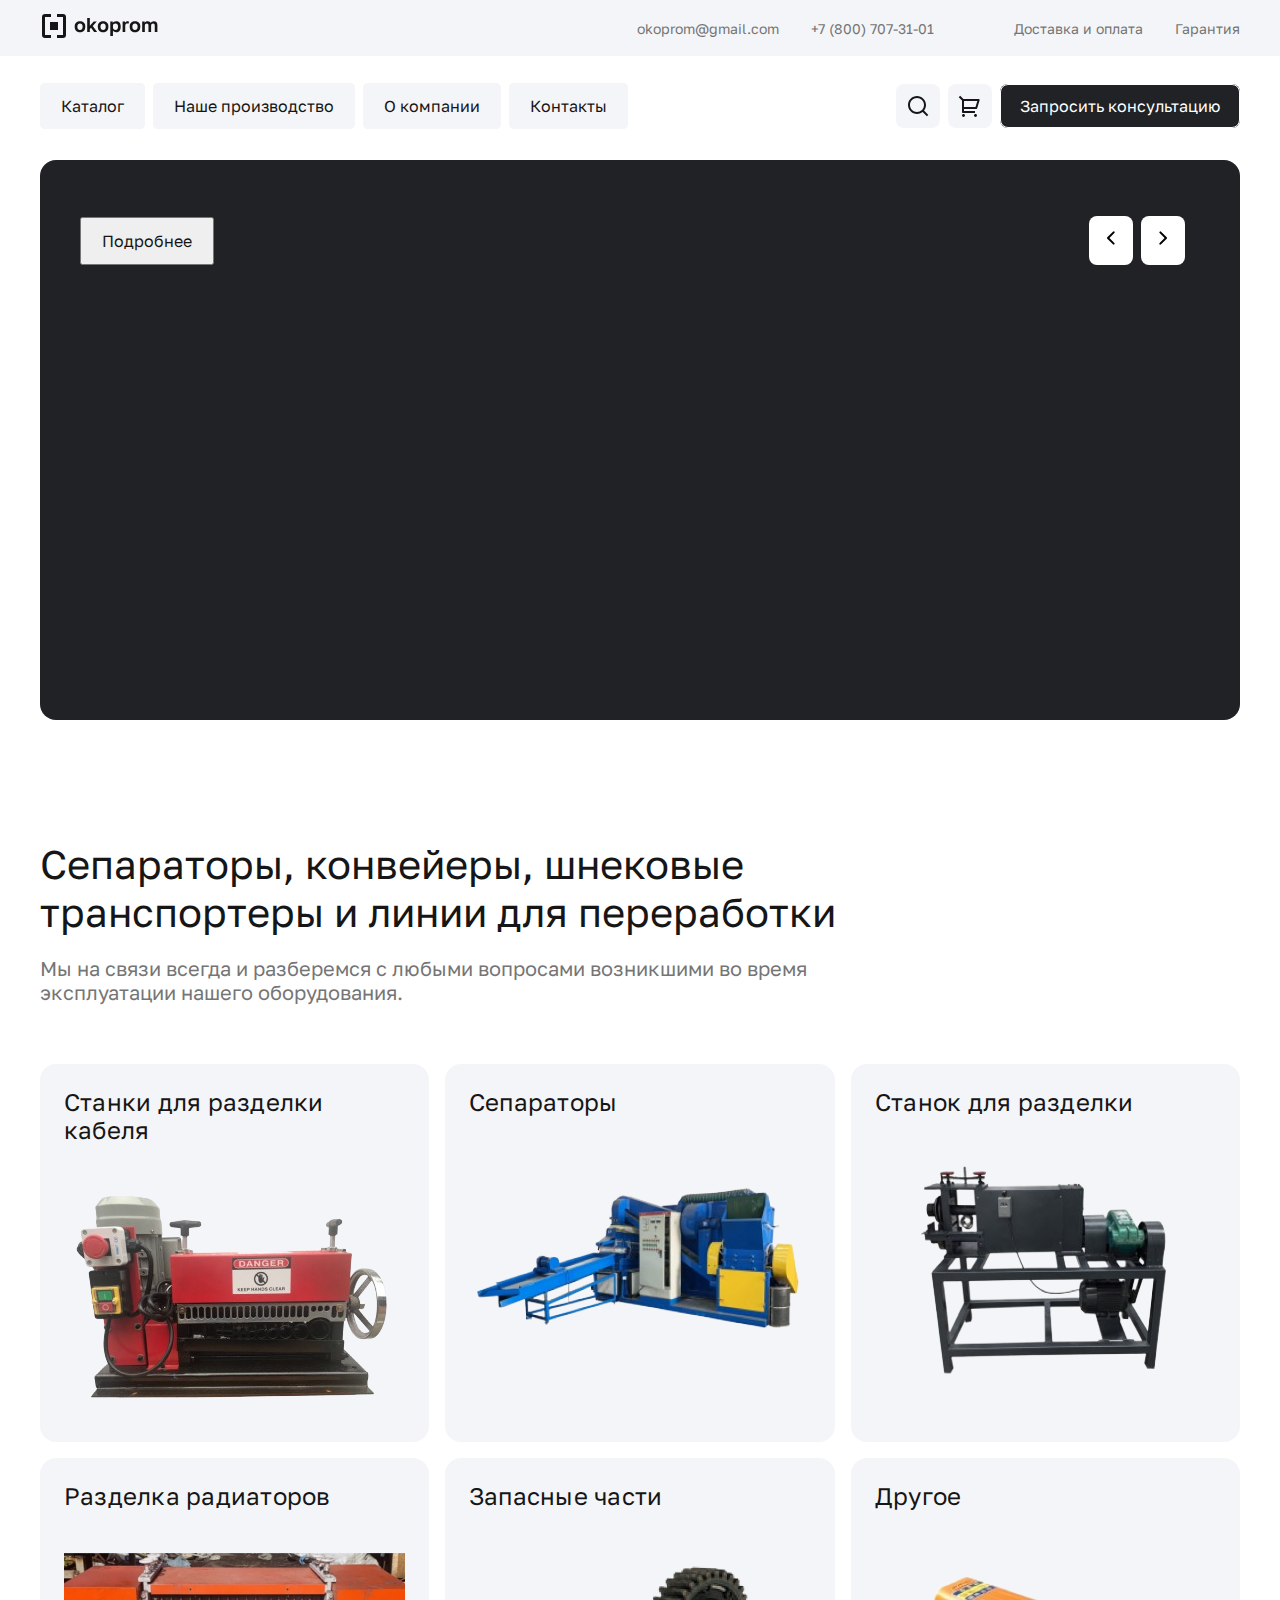
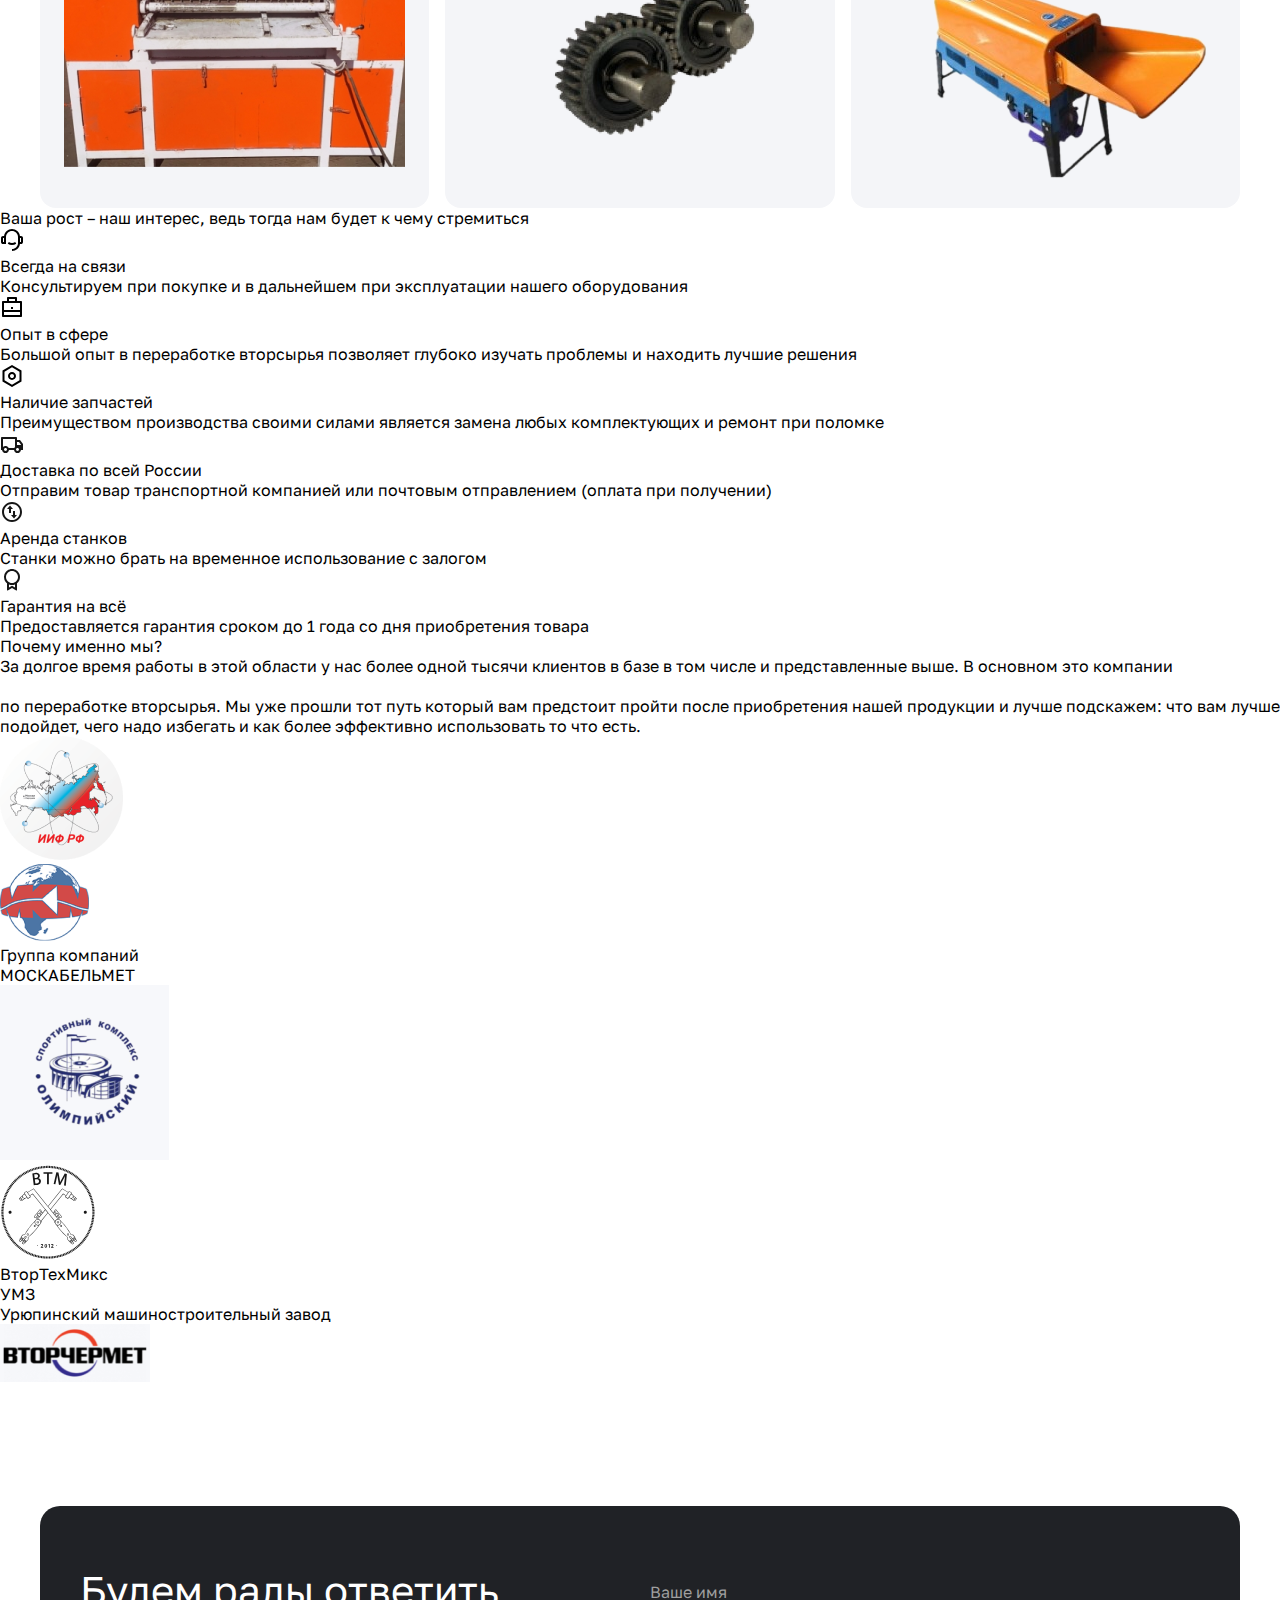
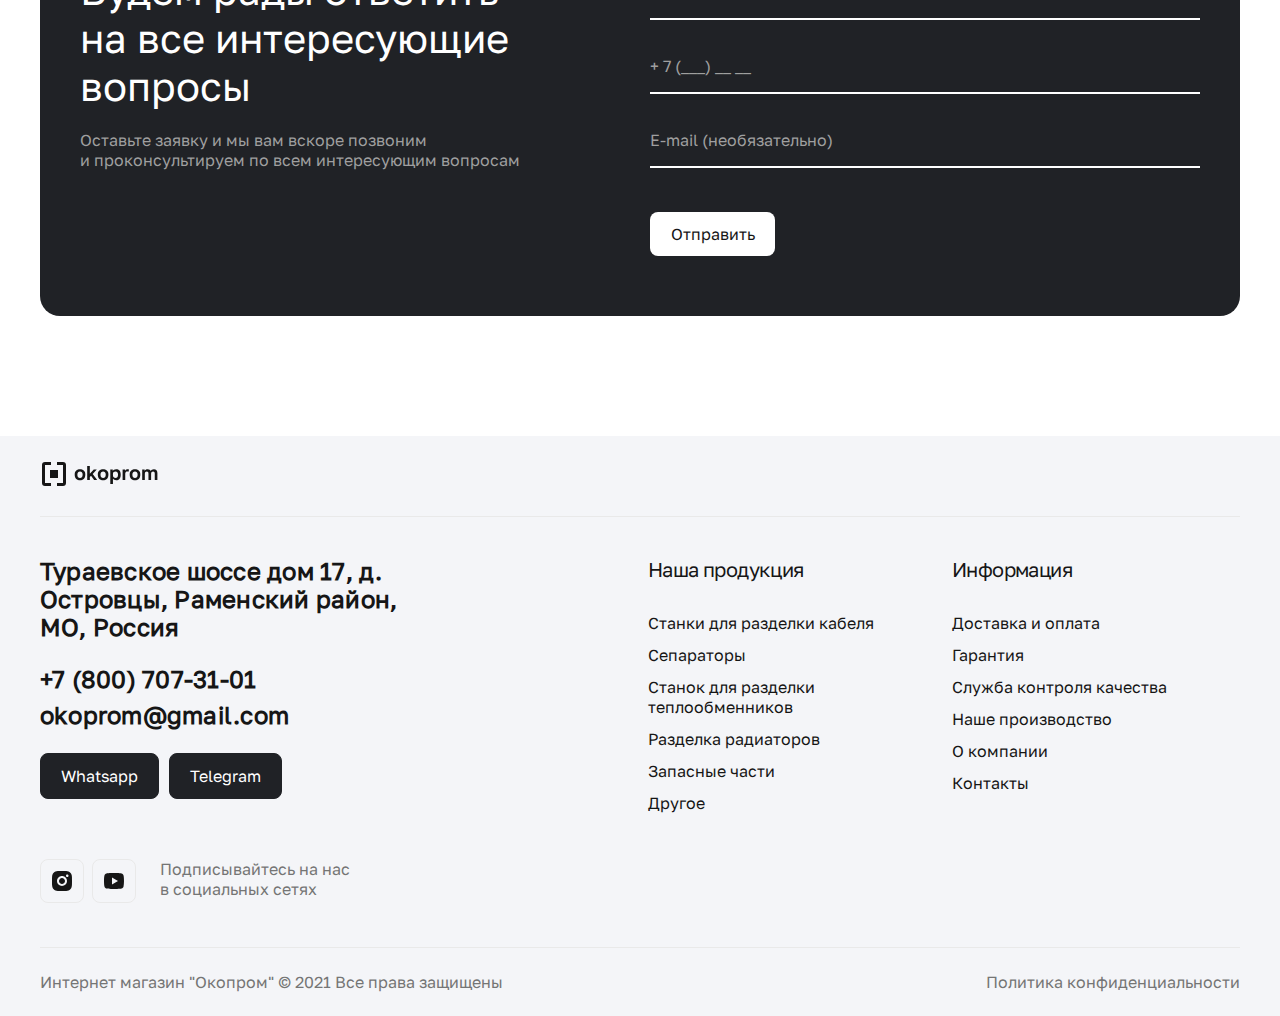
==== commit 1c9cd929: "changed" ====
--- a/index.html
+++ b/index.html
@@ -350,7 +350,371 @@
           </div>
         </div>
       </section>
-     </main>
+      <!--  -->
+      <div class="container-f">
+        <div class="main-f1">
+          <p class="text1">
+            Ваша рост – наш интерес, ведь тогда нам будет к чему стремиться
+          </p>
+          <div class="contents-f">
+          <div class="content-f1">
+            <div class="icon-f1">
+              <svg class="svg-f1" xmlns="http://www.w3.org/2000/svg" width="24" height="24" viewBox="0 0 24 24">
+                  <g clip-path="url(#clip0_108_3202)">
+                    <path d="M19.938 8.00088H21C21.5304 8.00088 22.0391 8.21159 22.4142 8.58666C22.7893 8.96174 23 9.47044 23 10.0009V14.0009C23 14.5313 22.7893 15.04 22.4142 15.4151C22.0391 15.7902 21.5304 16.0009 21 16.0009H19.938C19.6942 17.9342 18.7533 19.7121 17.2917 21.0009C15.8302 22.2897 13.9486 23.0008 12 23.0009V21.0009C13.5913 21.0009 15.1174 20.3687 16.2426 19.2435C17.3679 18.1183 18 16.5922 18 15.0009V9.00088C18 7.40958 17.3679 5.88345 16.2426 4.75824C15.1174 3.63302 13.5913 3.00088 12 3.00088C10.4087 3.00088 8.88258 3.63302 7.75736 4.75824C6.63214 5.88345 6 7.40958 6 9.00088V16.0009H3C2.46957 16.0009 1.96086 15.7902 1.58579 15.4151C1.21071 15.04 1 14.5313 1 14.0009V10.0009C1 9.47044 1.21071 8.96174 1.58579 8.58666C1.96086 8.21159 2.46957 8.00088 3 8.00088H4.062C4.30603 6.06777 5.24708 4.29015 6.70857 3.00155C8.17007 1.71296 10.0516 1.00195 12 1.00195C13.9484 1.00195 15.8299 1.71296 17.2914 3.00155C18.7529 4.29015 19.694 6.06777 19.938 8.00088ZM3 10.0009V14.0009H4V10.0009H3ZM20 10.0009V14.0009H21V10.0009H20ZM7.76 15.7859L8.82 14.0899C9.77308 14.6869 10.8754 15.0027 12 15.0009C13.1246 15.0027 14.2269 14.6869 15.18 14.0899L16.24 15.7859C14.9693 16.582 13.4995 17.0032 12 17.0009C10.5005 17.0032 9.03074 16.582 7.76 15.7859Z"/>
+                  </g>
+                  <defs>
+                    <clipPath id="clip0_108_3202">
+                      <rect width="24" height="24" fill="white"/>
+                    </clipPath>
+                  </defs>
+                </svg>
+            </div>
+            <div class="content-ftext">
+              <p class="text-f1">Всегда на связи</p>
+              <p class="text-f2">Консультируем при покупке и в  дальнейшем при эксплуатации нашего оборудования</p>
+            </div>
+            <div class="icon-f1">
+                <svg class="svg-f1" xmlns="http://www.w3.org/2000/svg" width="24" height="24" viewBox="0 0 24 24">
+                    <g clip-path="url(#clip0_108_3173)">
+                      <path d="M7 5V2C7 1.73478 7.10536 1.48043 7.29289 1.29289C7.48043 1.10536 7.73478 1 8 1H16C16.2652 1 16.5196 1.10536 16.7071 1.29289C16.8946 1.48043 17 1.73478 17 2V5H21C21.2652 5 21.5196 5.10536 21.7071 5.29289C21.8946 5.48043 22 5.73478 22 6V20C22 20.2652 21.8946 20.5196 21.7071 20.7071C21.5196 20.8946 21.2652 21 21 21H3C2.73478 21 2.48043 20.8946 2.29289 20.7071C2.10536 20.5196 2 20.2652 2 20V6C2 5.73478 2.10536 5.48043 2.29289 5.29289C2.48043 5.10536 2.73478 5 3 5H7ZM4 16V19H20V16H4ZM4 14H20V7H4V14ZM9 3V5H15V3H9ZM11 11H13V13H11V11Z"/>
+                    </g>
+                    <defs>
+                      <clipPath id="clip0_108_3173">
+                        <rect width="24" height="24" fill="white"/>
+                      </clipPath>
+                    </defs>
+                  </svg>
+              </div>
+              <div class="content-ftext">
+                <p class="text-f1">Опыт в сфере</p>
+                <p class="text-f2">Большой опыт в переработке вторсырья позволяет глубоко изучать проблемы и находить лучшие решения</p>
+              </div>
+              <div class="icon-f1">
+                <svg class="svg-f1" xmlns="http://www.w3.org/2000/svg" width="24" height="24" viewBox="0 0 24 24">
+                    <g clip-path="url(#clip0_108_3180)">
+                      <path d="M12 1L21.5 6.5V17.5L12 23L2.5 17.5V6.5L12 1ZM12 3.311L4.5 7.653V16.347L12 20.689L19.5 16.347V7.653L12 3.311ZM12 16C10.9391 16 9.92172 15.5786 9.17157 14.8284C8.42143 14.0783 8 13.0609 8 12C8 10.9391 8.42143 9.92172 9.17157 9.17157C9.92172 8.42143 10.9391 8 12 8C13.0609 8 14.0783 8.42143 14.8284 9.17157C15.5786 9.92172 16 10.9391 16 12C16 13.0609 15.5786 14.0783 14.8284 14.8284C14.0783 15.5786 13.0609 16 12 16ZM12 14C12.5304 14 13.0391 13.7893 13.4142 13.4142C13.7893 13.0391 14 12.5304 14 12C14 11.4696 13.7893 10.9609 13.4142 10.5858C13.0391 10.2107 12.5304 10 12 10C11.4696 10 10.9609 10.2107 10.5858 10.5858C10.2107 10.9609 10 11.4696 10 12C10 12.5304 10.2107 13.0391 10.5858 13.4142C10.9609 13.7893 11.4696 14 12 14Z"/>
+                    </g>
+                    <defs>
+                      <clipPath id="clip0_108_3180">
+                        <rect width="24" height="24" fill="white"/>
+                      </clipPath>
+                    </defs>
+                  </svg>
+              </div>
+              <div class="content-ftext">
+                <p class="text-f1">Наличие запчастей</p>
+                <p class="text-f2">Преимуществом производства своими силами является замена любых комплектующих и ремонт при поломке</p>
+              </div>
+          </div>
+          <div class="content-f1">
+            <div class="icon-f1">
+                <svg class="svg-f1" xmlns="http://www.w3.org/2000/svg" width="24" height="24" viewBox="0 0 24 24" fill="none">
+                    <g clip-path="url(#clip0_108_3209)">
+                      <path d="M8.965 18C8.84612 18.8343 8.43021 19.5977 7.79368 20.1499C7.15714 20.7022 6.34272 21.0063 5.5 21.0063C4.65728 21.0063 3.84286 20.7022 3.20632 20.1499C2.56979 19.5977 2.15388 18.8343 2.035 18H1V6C1 5.73478 1.10536 5.48043 1.29289 5.29289C1.48043 5.10536 1.73478 5 2 5H16C16.2652 5 16.5196 5.10536 16.7071 5.29289C16.8946 5.48043 17 5.73478 17 6V8H20L23 12.056V18H20.965C20.8461 18.8343 20.4302 19.5977 19.7937 20.1499C19.1571 20.7022 18.3427 21.0063 17.5 21.0063C16.6573 21.0063 15.8429 20.7022 15.2063 20.1499C14.5698 19.5977 14.1539 18.8343 14.035 18H8.965ZM15 7H3V15.05C3.39456 14.6472 3.8806 14.3457 4.41675 14.1711C4.9529 13.9966 5.52329 13.9541 6.07938 14.0474C6.63546 14.1407 7.16077 14.3669 7.61061 14.7069C8.06044 15.0469 8.42148 15.4905 8.663 16H14.337C14.505 15.647 14.73 15.326 15 15.05V7ZM17 13H21V12.715L18.992 10H17V13ZM17.5 19C17.898 19 18.2796 18.8419 18.561 18.5605C18.8424 18.2791 19.0005 17.8975 19.0005 17.4995C19.0005 17.1015 18.8424 16.7199 18.561 16.4385C18.2796 16.1571 17.898 15.999 17.5 15.999C17.102 15.999 16.7204 16.1571 16.439 16.4385C16.1576 16.7199 15.9995 17.1015 15.9995 17.4995C15.9995 17.8975 16.1576 18.2791 16.439 18.5605C16.7204 18.8419 17.102 19 17.5 19ZM7 17.5C7 17.303 6.9612 17.108 6.88582 16.926C6.81044 16.744 6.69995 16.5786 6.56066 16.4393C6.42137 16.3001 6.25601 16.1896 6.07403 16.1142C5.89204 16.0388 5.69698 16 5.5 16C5.30302 16 5.10796 16.0388 4.92597 16.1142C4.74399 16.1896 4.57863 16.3001 4.43934 16.4393C4.30005 16.5786 4.18956 16.744 4.11418 16.926C4.0388 17.108 4 17.303 4 17.5C4 17.8978 4.15804 18.2794 4.43934 18.5607C4.72064 18.842 5.10218 19 5.5 19C5.89782 19 6.27936 18.842 6.56066 18.5607C6.84196 18.2794 7 17.8978 7 17.5Z" fill="#161616"/>
+                    </g>
+                    <defs>
+                      <clipPath id="clip0_108_3209">
+                        <rect width="24" height="24" fill="white"/>
+                      </clipPath>
+                    </defs>
+                  </svg>
+            </div>
+            <div class="content-ftext">
+              <p class="text-f1">Доставка по всей России</p>
+              <p class="text-f2">Отправим товар транспортной компанией или почтовым отправлением (оплата при получении)</p>
+            </div>
+            <div class="icon-f1">
+                <svg class="svg-f1" xmlns="http://www.w3.org/2000/svg" width="24" height="24" viewBox="0 0 24 24" fill="none">
+                    <g clip-path="url(#clip0_108_3187)">
+                      <path d="M12 22C6.477 22 2 17.523 2 12C2 6.477 6.477 2 12 2C17.523 2 22 6.477 22 12C22 17.523 17.523 22 12 22ZM12 20C14.1217 20 16.1566 19.1571 17.6569 17.6569C19.1571 16.1566 20 14.1217 20 12C20 9.87827 19.1571 7.84344 17.6569 6.34315C16.1566 4.84285 14.1217 4 12 4C9.87827 4 7.84344 4.84285 6.34315 6.34315C4.84285 7.84344 4 9.87827 4 12C4 14.1217 4.84285 16.1566 6.34315 17.6569C7.84344 19.1571 9.87827 20 12 20ZM7 9L10 5.5L13 9H11V13H9V9H7ZM17 15L14 18.5L11 15H13V11H15V15H17Z" fill="#161616"/>
+                    </g>
+                    <defs>
+                      <clipPath id="clip0_108_3187">
+                        <rect width="24" height="24" fill="white"/>
+                      </clipPath>
+                    </defs>
+                  </svg>
+              </div>
+              <div class="content-ftext">
+                <p class="text-f1">Аренда станков</p>
+                <p class="text-f2">Станки можно брать на временное использование с залогом</p>
+              </div>
+              <div class="icon-f1">
+                <svg class="svg-f1" xmlns="http://www.w3.org/2000/svg" width="24" height="24" viewBox="0 0 24 24" fill="none">
+                    <g clip-path="url(#clip0_108_3194)">
+                      <path d="M17 15.246V22.118C17 22.2064 16.9766 22.2933 16.932 22.3697C16.8875 22.4462 16.8235 22.5094 16.7465 22.5531C16.6696 22.5967 16.5824 22.6191 16.4939 22.618C16.4055 22.6169 16.3189 22.5924 16.243 22.547L12 20.001L7.757 22.547C7.68104 22.5925 7.59436 22.617 7.50581 22.618C7.41727 22.6191 7.33004 22.5965 7.25304 22.5528C7.17605 22.5091 7.11205 22.4457 7.06759 22.3691C7.02313 22.2925 6.9998 22.2055 7 22.117V15.247C5.70615 14.211 4.76599 12.7988 4.30946 11.2055C3.85293 9.61215 3.90256 7.91634 4.45149 6.35242C5.00043 4.78851 6.02156 3.4337 7.37378 2.47523C8.726 1.51676 10.3425 1.00195 12 1.00195C13.6575 1.00195 15.274 1.51676 16.6262 2.47523C17.9784 3.4337 18.9996 4.78851 19.5485 6.35242C20.0974 7.91634 20.1471 9.61215 19.6905 11.2055C19.234 12.7988 18.2939 14.211 17 15.247V15.246ZM9 16.419V19.469L12 17.669L15 19.469V16.419C14.0468 16.8044 13.0282 17.0021 12 17.001C10.9718 17.0021 9.95316 16.8044 9 16.419ZM12 15.001C13.5913 15.001 15.1174 14.3688 16.2426 13.2436C17.3679 12.1184 18 10.5922 18 9.00095C18 7.40965 17.3679 5.88353 16.2426 4.75831C15.1174 3.63309 13.5913 3.00095 12 3.00095C10.4087 3.00095 8.88258 3.63309 7.75736 4.75831C6.63214 5.88353 6 7.40965 6 9.00095C6 10.5922 6.63214 12.1184 7.75736 13.2436C8.88258 14.3688 10.4087 15.001 12 15.001Z" fill="#161616"/>
+                    </g>
+                    <defs>
+                      <clipPath id="clip0_108_3194">
+                        <rect width="24" height="24" fill="white"/>
+                      </clipPath>
+                    </defs>
+                  </svg>
+              </div>
+              <div class="content-ftext">
+                <p class="text-f1">Гарантия на всё</p>
+                <p class="text-f2">Предоставляется гарантия сроком до 1 года со дня приобретения товара</p>
+              </div>
+          </div>
+          </div>
+        </div>
+        <div class="main-f2">
+            <div class="bigcard-f1">
+                <p class="bigtext-f1">Почему именно мы?</p>
+                <p class="bigtext-f2">За долгое время работы в этой области у нас более одной тысячи клиентов в базе в том числе и представленные выше. В основном это компании <br> <br> по переработке вторсырья.
+
+                    Мы уже прошли тот путь который вам предстоит пройти после приобретения нашей продукции и лучше подскажем: что вам лучше подойдет, чего надо избегать и как более эффективно использовать то что есть.</p>
+            </div>
+            <div class="group-1">
+            <div class="bigcards-f2">
+            <div class="bigcard-f2">
+                <img class="card-img1" src="./images/mylogo/flogo1.png">
+
+            </div>
+            <div class="bigcard-f3">
+                <img class="card-img2" src="./images/mylogo/flogo2.png">
+                <div class="group-text">
+                <p class="text-card3">Группа компаний</p>
+                <p class="text-bigcard3">МОСКАБЕЛЬМЕТ</p>
+             </div>
+            </div>
+            <div class="bigcard-f2">
+                <img class="card-imgg" src="./images/mylogo/flogo3.png">
+
+            </div>
+
+        </div>
+        <div class="bigcards-f2">
+            <div class="bigcard-f2">
+                <div class="minigroup">
+                <svg class="svgg-g" xmlns="http://www.w3.org/2000/svg" width="96" height="96" viewBox="0 0 96 96" fill="none">
+                    <path d="M57.3022 57.3896C56.8241 57.7818 56.7555 58.4884 57.1494 58.9645C57.5433 59.4407 58.2528 59.509 58.7309 59.1167C59.209 58.7245 59.2775 58.0179 58.8836 57.5418C58.4897 57.0656 57.7804 56.9973 57.3022 57.3896ZM58.5308 57.8313C58.7644 58.1137 58.7237 58.5327 58.4402 58.7654C58.1566 58.998 57.7358 58.9575 57.5022 58.6751C57.2687 58.3927 57.3093 57.9737 57.5929 57.741C57.8765 57.5083 58.2972 57.5488 58.5308 57.8313Z" fill="#161616"/>
+                    <path d="M67.9826 34.9079L68.9159 33.5227L70.9038 34.851L71.0612 34.7769L73.7786 36.6839L74.1515 36.1344L75.2486 36.8675L76.863 34.4705L75.775 33.7434L75.9513 33.484L73.3691 31.6939L73.3848 31.1624L71.3995 29.8361L72.0434 28.8807L69.1307 26.9347L68.3085 28.1557L62.176 24.4297L47.9073 42.1332L33.6385 24.4297L27.5062 28.1557L26.6836 26.9347L23.7713 28.8807L24.4149 29.8361L22.4299 31.1624L22.4457 31.6939L19.8634 33.484L20.0395 33.7434L18.9513 34.4705L20.566 36.8675L21.6631 36.1344L22.0362 36.6839L24.7534 34.7769L24.9106 34.851L26.8985 33.5227L27.8317 34.9079L30.744 32.9618L30.0069 31.8677L32.6166 30.2086L45.0952 45.6223L42.8368 48.4243L42.1711 47.8783L41.337 47.1939C41.4829 46.8515 41.3938 46.44 41.0912 46.1918L40.6123 45.7989C40.2441 45.4968 39.6977 45.5494 39.3943 45.9161L37.505 48.2003C37.2016 48.567 37.2544 49.1112 37.6227 49.4134L38.1015 49.8062C38.3948 50.0468 38.8007 50.0617 39.1072 49.8729L39.9496 50.564L40.6052 51.1018L39.5267 52.408L38.87 51.8692L38.0359 51.1849C38.1818 50.8425 38.0927 50.431 37.7901 50.1827L37.3112 49.7899C36.943 49.4878 36.3966 49.5404 36.0932 49.9071L34.2039 52.1912C33.9006 52.558 33.9533 53.1022 34.3216 53.4043L34.8005 53.7972C35.0938 54.0377 35.4996 54.0526 35.8062 53.8638L36.6486 54.5549L37.3076 55.0956L37.2649 55.1473C36.5411 55.2701 35.8565 55.6413 35.3541 56.2486C35.1807 56.4582 35.0391 56.6837 34.9287 56.919C29.4326 61.8476 25.183 69.4481 24.6609 70.4029L22.5 70.7736L20.7985 73.1021L21.3576 73.5534L21.0597 73.9138L20.6876 73.6081L19.6288 74.8881L20.0009 75.1938L19.0663 76.3235C18.889 76.5375 18.9199 76.8556 19.1351 77.0325L20.0802 77.8078C20.2955 77.9847 20.6147 77.9534 20.7921 77.7395L21.7266 76.6097L22.0986 76.9147L23.1574 75.6347L22.7854 75.3297L23.0945 74.9557L23.3608 75.1704L25.0684 72.84L25.9051 72.6338L25.8624 73.491L23.8921 75.6068L24.3415 75.9814L24.0337 76.3534L23.6615 76.0484L22.6027 77.3284L22.9748 77.6334L22.0403 78.7632C21.863 78.9778 21.8939 79.2959 22.1091 79.4721L23.0542 80.2481C23.2694 80.4243 23.5887 80.3938 23.766 80.1791L24.7006 79.0494L25.0726 79.3544L26.1314 78.0744L25.7594 77.7694L26.0561 77.4104L26.4216 77.7154L28.3904 75.6061L28.342 73.4227C29.1799 72.7294 35.8423 67.1138 39.6532 60.8219L39.6453 60.8171C39.8633 60.6614 40.0649 60.4758 40.2433 60.2601C40.5757 59.8582 40.7904 59.3981 40.8931 58.9211C41.8536 58.3728 41.9026 56.9002 41.8985 56.5177L47.9072 49.0958L53.9158 56.5177C53.9117 56.9002 53.9608 58.3728 54.9212 58.9211C55.024 59.3981 55.2387 59.8582 55.571 60.2601C55.7494 60.4758 55.9511 60.6614 56.1691 60.8171L56.1611 60.8219C59.9721 67.1138 66.6347 72.7294 67.4726 73.4227L67.4243 75.6061L69.3926 77.7154L69.7583 77.4104L70.0548 77.7694L69.6832 78.0744L70.7418 79.3544L71.1141 79.0494L72.0486 80.1791C72.2256 80.3938 72.5449 80.4243 72.7604 80.2481L73.7054 79.4721C73.9203 79.2959 73.9516 78.9778 73.774 78.7632L72.8395 77.6334L73.2117 77.3284L72.1531 76.0484L71.7808 76.3534L71.4726 75.9814L71.9219 75.6068L69.9523 73.491L69.9092 72.6338L70.7457 72.84L72.4535 75.1704L72.7199 74.9557L73.0288 75.3297L72.6566 75.6347L73.7159 76.9147L74.0875 76.6097L75.022 77.7395C75.1996 77.9534 75.519 77.9847 75.7338 77.8078L76.6795 77.0325C76.8943 76.8556 76.925 76.5382 76.748 76.3235L75.8135 75.1938L76.1857 74.8881L75.1265 73.6081L74.7549 73.9138L74.4564 73.5534L75.0161 73.1021L73.3142 70.7736L71.1533 70.4029C70.6315 69.4481 66.382 61.8476 60.8856 56.919C60.7753 56.6836 60.6337 56.4582 60.4603 56.2486C59.9579 55.6412 59.2732 55.2701 58.5494 55.1473L58.5068 55.0956L59.1658 54.5549L60.0082 53.8638C60.3147 54.0526 60.7206 54.0377 61.0139 53.7972L61.4927 53.4043C61.861 53.1022 61.9138 52.5579 61.6104 52.1912L59.7211 49.9071C59.4177 49.5403 58.8713 49.4877 58.5031 49.7899L58.0242 50.1827C57.7216 50.431 57.6325 50.8425 57.7784 51.1849L56.9443 51.8692L56.2876 52.408L55.2091 51.1018L55.8647 50.564L56.7071 49.8729C57.0136 50.0617 57.4195 50.0468 57.7128 49.8062L58.1917 49.4134C58.5599 49.1112 58.6127 48.567 58.3094 48.2003L56.4201 45.9161C56.1167 45.5494 55.5703 45.4967 55.202 45.7989L54.7231 46.1918C54.4206 46.44 54.3314 46.8515 54.4774 47.1939L53.6432 47.8783L52.9776 48.4243L50.7192 45.6223L63.1978 30.2086L65.8073 31.8677L65.0704 32.9618L67.9826 34.9079ZM76.2288 34.5951L75.1239 36.2359L74.4153 35.7625L75.5203 34.1218L76.2288 34.5951ZM73.3528 32.2374L75.3198 33.6011L74.7346 34.4625L73.3162 33.4564L73.3528 32.2374ZM74.4786 34.8398L73.661 36.0444L71.5359 34.5532L73.0608 33.8342L74.4786 34.8398ZM72.9204 31.4004L72.8597 33.4252L70.943 34.3289L69.1764 33.1485L71.1506 30.218L72.9204 31.4004ZM22.4619 32.2374L22.4981 33.4565L21.0797 34.4626L20.4948 33.6011L22.4619 32.2374ZM20.6909 36.2358L19.5856 34.595L20.294 34.1217L21.3993 35.7624L20.6909 36.2358ZM22.1537 36.0444L21.3359 34.8398L22.7536 33.8342L24.2786 34.5531L22.1537 36.0444ZM24.8715 34.3289L22.9545 33.4253L22.8943 31.4004L24.6637 30.2181L26.6379 33.1486L24.8715 34.3289ZM30.1096 32.8374L27.9565 34.2762L24.4056 29.0052L26.5586 27.5665L30.1096 32.8374ZM38.9667 49.3995C38.8237 49.5725 38.5659 49.5973 38.3922 49.4548L37.9133 49.0619C37.7396 48.9194 37.7147 48.6627 37.8578 48.4897L39.7471 46.2056C39.8902 46.0325 40.1479 46.0078 40.3216 46.1503L40.8005 46.5431C40.9743 46.6856 40.9991 46.9423 40.8561 47.1153L38.9667 49.3995ZM39.8874 49.9231L39.4337 49.5509L41.0739 47.568L41.5276 47.9401L39.8874 49.9231ZM40.2403 50.2126L41.8804 48.2296L42.5473 48.7767L40.8965 50.7492L40.8956 50.7502L40.2403 50.2126ZM35.6657 53.3905C35.5226 53.5635 35.2649 53.5883 35.0912 53.4457L34.6123 53.0529C34.4386 52.9104 34.4137 52.6537 34.5568 52.4807L36.4461 50.1965C36.5892 50.0235 36.847 49.9987 37.0207 50.1412L37.4995 50.5341C37.6732 50.6766 37.6981 50.9333 37.555 51.1063L35.6657 53.3905ZM36.5864 53.9141L36.1327 53.5419L37.7729 51.559L38.2266 51.9311L36.5864 53.9141ZM36.9392 54.2036L38.5793 52.2206L39.2363 52.7596L37.5979 54.744L36.9392 54.2036ZM20.4393 77.45C20.4222 77.4702 20.3916 77.4734 20.3709 77.4565L19.4258 76.6812C19.4051 76.6643 19.4021 76.6338 19.4192 76.613L20.3537 75.4832L21.3738 76.3203L20.4393 77.45ZM22.0365 76.2734L20.2723 74.8263L20.7499 74.2494L22.514 75.6965L22.0365 76.2734ZM22.4327 75.0396L21.4126 74.2032L21.7128 73.8403L22.7395 74.6689L22.4327 75.0396ZM23.4132 79.8897C23.3962 79.9105 23.3656 79.9131 23.3449 79.8962L22.3998 79.1209C22.3791 79.104 22.3761 79.0734 22.3932 79.0526L23.3277 77.9229L24.3478 78.7599L23.4132 79.8897ZM25.0105 78.7138L23.2463 77.266L23.7238 76.689L25.488 78.1362L25.0105 78.7138ZM25.4066 77.4799L24.3865 76.6429L24.6921 76.2734L25.7056 77.1183L25.4066 77.4799ZM27.967 73.1404L27.8801 73.2107L27.9294 75.4312L26.3824 77.0884L24.5545 75.5652L26.3108 73.679L26.3923 72.0445L24.7973 72.4373L23.2751 74.5154L21.4236 73.0201L22.7604 71.1912L24.9585 70.8139L25.0111 70.7151C25.0535 70.6357 29.1682 62.9724 34.6688 57.7785C34.5079 58.8402 34.894 59.9581 35.7849 60.6891C36.6752 61.4195 37.8499 61.5831 38.8649 61.2235C34.7953 67.5782 28.037 73.0839 27.967 73.1404ZM39.8906 59.9705C38.9404 61.1192 37.229 61.284 36.0755 60.3376C34.9221 59.3914 34.7567 57.6868 35.7069 56.5381C36.657 55.3894 38.3684 55.2246 39.5219 56.1709C40.6753 57.1173 40.8407 58.8217 39.8906 59.9705ZM41.4353 56.3646L41.4397 56.4513C41.4403 56.4652 41.4892 57.6395 40.9643 58.2713C40.9684 57.3558 40.5758 56.4457 39.8126 55.8195C39.2533 55.3607 38.5818 55.1261 37.9081 55.1036L39.8908 52.7066L39.8796 52.6975L40.9581 51.3913L40.9703 51.4014L43.1918 48.7156L43.1896 48.7138L45.3889 45.9851L47.6137 48.7331L41.4353 56.3646ZM73.4213 79.0526C73.4383 79.0734 73.4351 79.104 73.4148 79.1209L72.4698 79.8962C72.4489 79.9131 72.4182 79.9105 72.4013 79.8897L71.4667 78.7599L72.4868 77.9229L73.4213 79.0526ZM72.0904 76.689L72.5684 77.266L70.8039 78.7138L70.3265 78.1362L72.0904 76.689ZM70.4081 77.4799L70.109 77.1183L71.1226 76.2734L71.4282 76.6429L70.4081 77.4799ZM76.3954 76.613C76.4123 76.6338 76.4091 76.6643 76.3888 76.6812L75.4439 77.4565C75.423 77.4734 75.3923 77.4702 75.3753 77.45L74.4408 76.3203L75.4608 75.4832L76.3954 76.613ZM75.0644 74.2487L75.5425 74.8263L73.7779 76.2734L73.3005 75.6965L75.0644 74.2487ZM73.3822 75.0396L73.0752 74.6689L74.1018 73.8403L74.4016 74.2032L73.3822 75.0396ZM61.1457 57.7785C66.6465 62.9724 70.7608 70.6357 70.8032 70.7151L70.8561 70.8139L73.0543 71.1912L74.3911 73.0201L72.5397 74.5154L71.0174 72.4373L69.422 72.0445L69.5036 73.679L71.2604 75.5652L69.4324 77.0884L67.8853 75.4312L67.9343 73.2107L67.8475 73.1404C67.7776 73.0839 61.0193 67.5782 56.9497 61.2235C57.9647 61.5831 59.1394 61.4195 60.0297 60.6891C60.9206 59.9581 61.3067 58.8402 61.1457 57.7785ZM60.1076 56.5381C61.0578 57.6868 60.8924 59.3913 59.739 60.3376C58.5855 61.284 56.8741 61.1192 55.9239 59.9705C54.9738 58.8217 55.1391 57.1173 56.2926 56.1709C57.4461 55.2247 59.1575 55.3894 60.1076 56.5381ZM58.3151 50.5341L58.7939 50.1413C58.9677 49.9988 59.2254 50.0236 59.3685 50.1966L61.2578 52.4807C61.4009 52.6537 61.376 52.9105 61.2023 53.053L60.7234 53.4458C60.5497 53.5883 60.2919 53.5635 60.1488 53.3905L58.2596 51.1064C58.1165 50.9334 58.1414 50.6766 58.3151 50.5341ZM58.0417 51.559L59.6818 53.5419L59.2282 53.9141L57.588 51.9311L58.0417 51.559ZM57.2351 52.2206L58.8753 54.2036L58.2166 54.744L56.5782 52.7597L57.2351 52.2206ZM55.014 46.5431L55.4929 46.1503C55.6666 46.0078 55.9244 46.0325 56.0675 46.2056L57.9567 48.4897C58.0998 48.6627 58.0749 48.9194 57.9012 49.0619L57.4223 49.4548C57.2486 49.5973 56.9908 49.5725 56.8478 49.3995L54.9585 47.1153C54.8154 46.9423 54.8403 46.6856 55.014 46.5431ZM54.7407 47.568L56.3808 49.5509L55.9271 49.9231L54.287 47.9401L54.7407 47.568ZM53.9341 48.2296L55.5743 50.2126L54.919 50.7502L54.9182 50.7492L53.2673 48.7767L53.9341 48.2296ZM52.625 48.7138L52.6228 48.7156L54.8442 51.4014L54.8565 51.3913L55.935 52.6975L55.9238 52.7066L57.9064 55.1036C57.2328 55.1261 56.5613 55.3607 56.002 55.8195C55.2388 56.4457 54.8461 57.3558 54.8502 58.2713C54.3254 57.6395 54.3742 56.4652 54.3749 56.4513L54.3792 56.3646L48.201 48.7331L47.9073 48.3704L45.6819 45.6216L45.3882 45.2588L32.7154 29.6055L29.7645 31.4817L27.7711 28.5281L33.5335 25.0268L47.6142 42.4967L47.9073 42.8604L50.1327 45.6215L50.4257 45.985L52.625 48.7138ZM63.099 29.6055L50.4264 45.2588L48.2003 42.4968L62.281 25.0268L68.0434 28.5282L66.0502 31.4817L63.099 29.6055ZM69.2561 27.5664L71.4093 29.0051L67.8579 34.2761L65.7048 32.8374L69.2561 27.5664Z" fill="#161616"/>
+                    <path d="M68.7169 71.3686C69.1688 70.9979 69.2334 70.3306 68.8612 69.8805C68.4889 69.4311 67.8189 69.366 67.3676 69.7368C66.9157 70.1075 66.8511 70.7748 67.2233 71.2249C67.5949 71.6743 68.2649 71.7387 68.7169 71.3686ZM67.6582 70.088C67.9149 69.8772 68.2963 69.9143 68.5085 70.1699C68.7201 70.4262 68.6835 70.806 68.4262 71.0168C68.1689 71.2281 67.7875 71.1911 67.576 70.9355C67.3644 70.6792 67.4009 70.2994 67.6582 70.088Z" fill="#161616"/>
+                    <path d="M60.3398 62.545C60.6719 62.9466 61.2702 63.0041 61.6734 62.6733C62.0766 62.3425 62.1344 61.7467 61.8022 61.3452C61.4701 60.9436 60.8718 60.886 60.4686 61.2168C60.0654 61.5476 60.0076 62.1435 60.3398 62.545ZM60.7594 61.5682C60.968 61.3971 61.2776 61.4268 61.4495 61.6347C61.6213 61.8425 61.5914 62.1507 61.3828 62.3219C61.1741 62.4931 60.8646 62.4633 60.6926 62.2555C60.5207 62.0477 60.5507 61.7394 60.7594 61.5682Z" fill="#161616"/>
+                    <path d="M38.515 57.3896C38.0369 56.9973 37.3275 57.0656 36.9336 57.5418C36.5397 58.0179 36.6082 58.7245 37.0863 59.1167C37.5645 59.509 38.2739 59.4407 38.6678 58.9645C39.0617 58.4884 38.9931 57.7818 38.515 57.3896ZM38.315 58.675C38.0814 58.9574 37.6607 58.998 37.3771 58.7653C37.0935 58.5327 37.0529 58.1137 37.2865 57.8312C37.52 57.5488 37.9408 57.5083 38.2244 57.7409C38.5079 57.9736 38.5486 58.3927 38.315 58.675Z" fill="#161616"/>
+                    <path d="M28.4503 69.7368C27.9987 69.366 27.3285 69.4311 26.9565 69.8805C26.5845 70.3306 26.6492 70.9979 27.1009 71.3686C27.5526 71.7387 28.2227 71.6743 28.5947 71.2242C28.9667 70.7748 28.902 70.1075 28.4503 69.7368ZM28.2419 70.9348C28.0301 71.1911 27.6486 71.2281 27.3915 71.0168C27.1344 70.806 27.0976 70.4262 27.3094 70.1699C27.5212 69.9143 27.9026 69.8772 28.1597 70.088C28.4168 70.2994 28.4537 70.6792 28.2419 70.9348Z" fill="#161616"/>
+                    <path d="M35.3482 61.2168C34.945 60.886 34.3467 60.9436 34.0146 61.3452C33.6824 61.7467 33.7402 62.3425 34.1434 62.6733C34.5466 63.0041 35.1449 62.9466 35.4771 62.545C35.8092 62.1435 35.7514 61.5476 35.3482 61.2168ZM35.1242 62.2555C34.9523 62.4633 34.6428 62.4931 34.4341 62.3219C34.2255 62.1507 34.1956 61.8425 34.3674 61.6347C34.5393 61.4268 34.8489 61.3971 35.0575 61.5682C35.2662 61.7394 35.2962 62.0477 35.1242 62.2555Z" fill="#161616"/>
+                    <path d="M38.378 14.1752C39.4121 13.5379 39.9638 12.5038 39.8306 11.4142C39.719 10.5008 39.2757 9.80001 38.5534 9.39045C37.7318 8.87825 36.6884 8.73185 35.17 8.91611C34.1762 9.03656 33.1248 9.25868 32.4262 9.49595L32.3271 9.52964L33.7476 21.1526L33.8601 21.1544C33.9084 21.1552 33.9633 21.1557 34.0252 21.1557C34.4553 21.1557 35.209 21.1318 36.2272 21.0084C38.1689 20.773 39.4692 20.2443 40.205 19.3895C40.804 18.6506 41.0492 17.7965 40.9336 16.8509C40.7349 15.2263 39.4962 14.4157 38.378 14.1752ZM34.2359 10.5398C34.5327 10.4495 34.9331 10.3735 35.4285 10.3134C37.0407 10.1178 37.9301 10.6128 38.0734 11.7843C38.1372 12.3059 37.9782 12.7787 37.6139 13.1516C37.2277 13.5467 36.6353 13.8024 35.9008 13.8915L34.6639 14.0415L34.2359 10.5398ZM38.4352 18.8129C37.9866 19.1824 37.312 19.4308 36.4846 19.5309C35.9738 19.5928 35.6075 19.6219 35.3451 19.6177L34.8336 15.4321L35.9497 15.2967C36.8151 15.1918 38.8533 15.1533 39.0859 17.0574C39.1758 17.7927 38.9569 18.3834 38.4352 18.8129Z" fill="#161616"/>
+                    <path d="M47.0534 20.267L48.8428 20.2685L48.8516 9.86809L52.4369 9.87108L52.4382 8.33157L43.4954 8.32422L43.4941 9.8636L47.0621 9.86659L47.0534 20.267Z" fill="#161616"/>
+                    <path d="M56.4661 15.1819C56.7833 13.7309 57.0992 12.1901 57.344 10.9023C57.4567 11.9854 57.6369 13.2282 57.9091 14.8092L58.9361 20.6889L60.2515 20.8939L63.2205 15.5337C63.932 14.254 64.5414 13.0912 65.0727 11.9995C64.8762 13.3439 64.7091 14.9717 64.5705 16.3203L64.055 21.5564L65.7724 21.8239L66.8866 9.91233L64.7691 9.58277L61.7846 14.9242C61.0442 16.2925 60.5165 17.3428 60.1077 18.2652C60.008 17.2436 59.8428 16.0861 59.5831 14.5814L58.4654 8.60111L56.3479 8.27148L53.6699 19.9392L55.3534 20.2014L56.4661 15.1819Z" fill="#161616"/>
+                    <path d="M48.4788 1.83789H47.3848V3.99496H48.4788V1.83789Z" fill="#161616"/>
+                    <path d="M46.8551 1.84766L45.7617 1.88568L45.8373 4.04146L46.9306 4.00343L46.8551 1.84766Z" fill="#161616"/>
+                    <path d="M45.231 1.91016L44.1396 1.98621L44.2908 4.1381L45.3822 4.06205L45.231 1.91016Z" fill="#161616"/>
+                    <path d="M43.6065 2.03711L42.5186 2.15097L42.7449 4.29618L43.8329 4.18232L43.6065 2.03711Z" fill="#161616"/>
+                    <path d="M41.9936 2.21289L40.9102 2.36456L41.2117 4.50071L42.2951 4.34904L41.9936 2.21289Z" fill="#161616"/>
+                    <path d="M40.382 2.44922L39.3047 2.63836L39.6807 4.76265L40.7581 4.57351L40.382 2.44922Z" fill="#161616"/>
+                    <path d="M38.781 2.73828L37.7109 2.9648L38.1612 5.07464L39.2313 4.84812L38.781 2.73828Z" fill="#161616"/>
+                    <path d="M37.1944 3.08594L36.1328 3.3495L36.6568 5.44251L37.7183 5.17895L37.1944 3.08594Z" fill="#161616"/>
+                    <path d="M35.6201 3.48633L34.5684 3.78661L35.1653 5.86021L36.217 5.55992L35.6201 3.48633Z" fill="#161616"/>
+                    <path d="M34.06 3.94141L33.0195 4.27808L33.6887 6.32967L34.7292 5.993L34.06 3.94141Z" fill="#161616"/>
+                    <path d="M32.5153 4.44922L31.4873 4.82185L32.228 6.84885L33.2561 6.47622L32.5153 4.44922Z" fill="#161616"/>
+                    <path d="M30.9909 5.01172L29.9766 5.41987L30.7879 7.4199L31.8023 7.01177L30.9909 5.01172Z" fill="#161616"/>
+                    <path d="M29.4857 5.62891L28.4863 6.07203L29.3672 8.04249L30.3666 7.59937L29.4857 5.62891Z" fill="#161616"/>
+                    <path d="M28.0057 6.29297L27.0225 6.77063L27.9719 8.70942L28.9553 8.23176L28.0057 6.29297Z" fill="#161616"/>
+                    <path d="M26.5469 7.01172L25.5811 7.52326L26.5979 9.42772L27.5638 8.91617L26.5469 7.01172Z" fill="#161616"/>
+                    <path d="M25.1154 7.78125L24.168 8.32603L25.2509 10.1941L26.1983 9.64928L25.1154 7.78125Z" fill="#161616"/>
+                    <path d="M23.7109 8.59766L22.7832 9.17502L23.931 11.0042L24.8586 10.4269L23.7109 8.59766Z" fill="#161616"/>
+                    <path d="M22.3386 9.46484L21.4316 10.0741L22.6428 11.8623L23.5498 11.2531L22.3386 9.46484Z" fill="#161616"/>
+                    <path d="M20.9964 10.377L20.1113 11.0174L21.3844 12.7625L22.2694 12.122L20.9964 10.377Z" fill="#161616"/>
+                    <path d="M19.6863 11.3359L18.8242 12.0068L20.1578 13.7066L21.0198 13.0358L19.6863 11.3359Z" fill="#161616"/>
+                    <path d="M18.4103 12.3398L17.5723 13.0402L18.9645 14.6926L19.8025 13.9921L18.4103 12.3398Z" fill="#161616"/>
+                    <path d="M17.1694 13.3887L16.3564 14.1176L17.8057 15.7206L18.6186 14.9915L17.1694 13.3887Z" fill="#161616"/>
+                    <path d="M15.9686 14.4785L15.1816 15.2355L16.6863 16.787L17.4732 16.0301L15.9686 14.4785Z" fill="#161616"/>
+                    <path d="M14.8059 15.6133L14.0459 16.397L15.6038 17.8955L16.3638 17.1118L14.8059 15.6133Z" fill="#161616"/>
+                    <path d="M13.6822 16.7832L12.9502 17.5928L14.5597 19.0361L15.2917 18.2265L13.6822 16.7832Z" fill="#161616"/>
+                    <path d="M12.6017 17.9922L11.8984 18.8268L13.5575 20.2133L14.2608 19.3787L12.6017 17.9922Z" fill="#161616"/>
+                    <path d="M11.5642 19.2402L10.8906 20.0988L12.5973 21.4269L13.2709 20.5684L11.5642 19.2402Z" fill="#161616"/>
+                    <path d="M10.5698 20.5215L9.92676 21.4029L11.6789 22.6709L12.322 21.7894L10.5698 20.5215Z" fill="#161616"/>
+                    <path d="M9.62058 21.8359L9.00879 22.7392L10.8043 23.9454L11.4161 23.0421L9.62058 21.8359Z" fill="#161616"/>
+                    <path d="M8.71931 23.1836L8.13965 24.1076L9.97625 25.2506L10.556 24.3267L8.71931 23.1836Z" fill="#161616"/>
+                    <path d="M7.86536 24.5625L7.31836 25.506L9.19395 26.5846L9.74096 25.6411L7.86536 24.5625Z" fill="#161616"/>
+                    <path d="M7.06051 25.9688L6.54688 26.9307L8.4591 27.9435L8.97274 26.9815L7.06051 25.9688Z" fill="#161616"/>
+                    <path d="M6.30774 27.4023L5.82812 28.3817L7.77482 29.3273L8.25443 28.348L6.30774 27.4023Z" fill="#161616"/>
+                    <path d="M5.60021 28.8613L5.15527 29.8566L7.13379 30.7339L7.57872 29.7386L5.60021 28.8613Z" fill="#161616"/>
+                    <path d="M4.95083 30.3457L4.54102 31.3559L6.54919 32.164L6.95905 31.1537L4.95083 30.3457Z" fill="#161616"/>
+                    <path d="M4.34974 31.8496L3.97559 32.8735L6.01086 33.6112L6.38501 32.5873L4.34974 31.8496Z" fill="#161616"/>
+                    <path d="M3.80289 33.375L3.46484 34.4113L5.52481 35.0778L5.86286 34.0415L3.80289 33.375Z" fill="#161616"/>
+                    <path d="M3.30835 34.916L3.00684 35.9634L5.08889 36.5579L5.3904 35.5106L3.30835 34.916Z" fill="#161616"/>
+                    <path d="M2.86816 36.4766L2.60352 37.5337L4.70507 38.0556L4.96971 36.9983L2.86816 36.4766Z" fill="#161616"/>
+                    <path d="M2.48331 38.0508L2.25586 39.1165L4.3743 39.5649L4.60175 38.4992L2.48331 38.0508Z" fill="#161616"/>
+                    <path d="M2.15476 39.6348L1.96484 40.7078L4.0978 41.0822L4.28772 40.0093L2.15476 39.6348Z" fill="#161616"/>
+                    <path d="M1.88373 41.2344L1.73145 42.3134L3.87631 42.6136L4.0286 41.5347L1.88373 41.2344Z" fill="#161616"/>
+                    <path d="M1.66413 42.8359L1.5498 43.9195L3.70377 44.1449L3.8181 43.0614L1.66413 42.8359Z" fill="#161616"/>
+                    <path d="M1.50605 44.4512L1.42969 45.5381L3.59037 45.6887L3.66673 44.6017L1.50605 44.4512Z" fill="#161616"/>
+                    <path d="M1.39951 46.0645L1.36133 47.1534L3.5259 47.2286L3.56408 46.1397L1.39951 46.0645Z" fill="#161616"/>
+                    <path d="M3.51939 47.6836H1.35352V48.7732H3.51939V47.6836Z" fill="#161616"/>
+                    <path d="M3.52591 49.2285L1.36133 49.3038L1.39951 50.3928L3.56408 50.3174L3.52591 49.2285Z" fill="#161616"/>
+                    <path d="M3.59037 50.7734L1.42969 50.924L1.50605 52.011L3.66673 51.8604L3.59037 50.7734Z" fill="#161616"/>
+                    <path d="M3.70279 52.3086L1.54883 52.534L1.66315 53.6176L3.81712 53.3922L3.70279 52.3086Z" fill="#161616"/>
+                    <path d="M3.87631 53.8477L1.73145 54.1479L1.88373 55.2269L4.0286 54.9266L3.87631 53.8477Z" fill="#161616"/>
+                    <path d="M4.10073 55.373L1.96777 55.7478L2.1578 56.8207L4.29076 56.4461L4.10073 55.373Z" fill="#161616"/>
+                    <path d="M4.3743 56.8906L2.25586 57.3391L2.4833 58.4048L4.60175 57.9563L4.3743 56.8906Z" fill="#161616"/>
+                    <path d="M4.70507 58.4023L2.60352 58.9242L2.86816 59.9813L4.96971 59.4595L4.70507 58.4023Z" fill="#161616"/>
+                    <path d="M5.08791 59.9004L3.00586 60.4949L3.30736 61.5423L5.38942 60.9478L5.08791 59.9004Z" fill="#161616"/>
+                    <path d="M5.52285 61.3828L3.46289 62.0493L3.80093 63.0856L5.8609 62.4191L5.52285 61.3828Z" fill="#161616"/>
+                    <path d="M6.00891 62.8457L3.97363 63.5835L4.34778 64.6073L6.38306 63.8696L6.00891 62.8457Z" fill="#161616"/>
+                    <path d="M6.54723 64.2949L4.53906 65.1031L4.94888 66.1132L6.95709 65.3054L6.54723 64.2949Z" fill="#161616"/>
+                    <path d="M7.13284 65.7188L5.1543 66.5962L5.59923 67.5913L7.57777 66.7139L7.13284 65.7188Z" fill="#161616"/>
+                    <path d="M7.77579 67.1289L5.8291 68.0746L6.30872 69.0541L8.25539 68.1084L7.77579 67.1289Z" fill="#161616"/>
+                    <path d="M8.4621 68.5098L6.5498 69.5225L7.06344 70.4844L8.97573 69.4717L8.4621 68.5098Z" fill="#161616"/>
+                    <path d="M9.195 69.8711L7.31934 70.9495L7.86634 71.8932L9.742 70.8148L9.195 69.8711Z" fill="#161616"/>
+                    <path d="M9.97534 71.2031L8.13867 72.3459L8.71839 73.2701L10.5551 72.1267L9.97534 71.2031Z" fill="#161616"/>
+                    <path d="M10.8053 72.5098L9.00977 73.7163L9.62155 74.619L11.4171 73.4132L10.8053 72.5098Z" fill="#161616"/>
+                    <path d="M11.6799 73.7871L9.92773 75.0547L10.5708 75.9361L12.323 74.6684L11.6799 73.7871Z" fill="#161616"/>
+                    <path d="M12.5993 75.0312L10.8926 76.3594L11.5661 77.2179L13.2729 75.8898L12.5993 75.0312Z" fill="#161616"/>
+                    <path d="M13.5575 76.2402L11.8984 77.6263L12.6017 78.4614L14.2607 77.0747L13.5575 76.2402Z" fill="#161616"/>
+                    <path d="M14.5577 77.418L12.9482 78.8619L13.6803 79.671L15.2897 78.2277L14.5577 77.418Z" fill="#161616"/>
+                    <path d="M15.6068 78.5605L14.0488 80.0591L14.8089 80.8428L16.3667 79.3443L15.6068 78.5605Z" fill="#161616"/>
+                    <path d="M16.6834 79.6738L15.1787 81.2251L15.9656 81.9821L17.4702 80.4303L16.6834 79.6738Z" fill="#161616"/>
+                    <path d="M17.8027 80.7344L16.3535 82.337L17.1664 83.0661L18.6157 81.4635L17.8027 80.7344Z" fill="#161616"/>
+                    <path d="M18.9615 81.7656L17.5693 83.4177L18.4073 84.1181L19.7995 82.4661L18.9615 81.7656Z" fill="#161616"/>
+                    <path d="M20.1578 82.7539L18.8242 84.4541L19.6863 85.1246L21.0199 83.4251L20.1578 82.7539Z" fill="#161616"/>
+                    <path d="M21.3825 83.6953L20.1094 85.4403L20.9944 86.081L22.2675 84.336L21.3825 83.6953Z" fill="#161616"/>
+                    <path d="M22.6409 84.5977L21.4297 86.3856L22.3366 86.995L23.5478 85.2071L22.6409 84.5977Z" fill="#161616"/>
+                    <path d="M23.928 85.4512L22.7803 87.2801L23.708 87.8577L24.8557 86.0287L23.928 85.4512Z" fill="#161616"/>
+                    <path d="M25.25 86.2637L24.167 88.1316L25.1145 88.6767L26.1974 86.8087L25.25 86.2637Z" fill="#161616"/>
+                    <path d="M26.595 87.0332L25.5781 88.9376L26.5441 89.4495L27.561 87.5451L26.595 87.0332Z" fill="#161616"/>
+                    <path d="M27.973 87.75L27.0234 89.6889L28.0067 90.1669L28.9563 88.228L27.973 87.75Z" fill="#161616"/>
+                    <path d="M29.3623 88.4141L28.4814 90.3848L29.4808 90.8277L30.3617 88.857L29.3623 88.4141Z" fill="#161616"/>
+                    <path d="M30.7879 89.0352L29.9766 91.0352L30.991 91.4436L31.8023 89.443L30.7879 89.0352Z" fill="#161616"/>
+                    <path d="M32.2281 89.6055L31.4873 91.6328L32.5154 92.0055L33.2561 89.9782L32.2281 89.6055Z" fill="#161616"/>
+                    <path d="M33.6907 90.125L33.0215 92.177L34.0619 92.5133L34.7312 90.4619L33.6907 90.125Z" fill="#161616"/>
+                    <path d="M35.1672 90.5938L34.5703 92.6672L35.6219 92.9677L36.2189 90.8942L35.1672 90.5938Z" fill="#161616"/>
+                    <path d="M36.6568 91.0137L36.1328 93.1067L37.1944 93.3701L37.7183 91.2771L36.6568 91.0137Z" fill="#161616"/>
+                    <path d="M38.1593 91.3828L37.709 93.4927L38.779 93.7191L39.2293 91.6092L38.1593 91.3828Z" fill="#161616"/>
+                    <path d="M39.6829 91.7012L39.3066 93.8254L40.384 94.0146L40.7602 91.8904L39.6829 91.7012Z" fill="#161616"/>
+                    <path d="M41.2136 91.957L40.9121 94.093L41.9955 94.2445L42.297 92.1086L41.2136 91.957Z" fill="#161616"/>
+                    <path d="M42.7419 92.1621L42.5156 94.3078L43.6036 94.4216L43.8299 92.2759L42.7419 92.1621Z" fill="#161616"/>
+                    <path d="M44.2947 92.3203L44.1436 94.4725L45.235 94.548L45.3861 92.3964L44.2947 92.3203Z" fill="#161616"/>
+                    <path d="M45.8373 92.416L45.7617 94.5715L46.8551 94.6098L46.9307 92.4537L45.8373 92.416Z" fill="#161616"/>
+                    <path d="M48.4788 92.4629H47.3848V94.6196H48.4788V92.4629Z" fill="#161616"/>
+                    <path d="M50.0299 92.416L48.9365 92.4544L49.0121 94.6098L50.1055 94.5721L50.0299 92.416Z" fill="#161616"/>
+                    <path d="M51.5816 92.3164L50.4902 92.3925L50.6414 94.5447L51.7328 94.4686L51.5816 92.3164Z" fill="#161616"/>
+                    <path d="M53.1153 92.1621L52.0273 92.2759L52.2536 94.421L53.3416 94.3071L53.1153 92.1621Z" fill="#161616"/>
+                    <path d="M54.6595 91.957L53.5762 92.1086L53.8776 94.2445L54.9611 94.093L54.6595 91.957Z" fill="#161616"/>
+                    <path d="M56.1789 91.6973L55.1016 91.8865L55.4775 94.0108L56.555 93.8215L56.1789 91.6973Z" fill="#161616"/>
+                    <path d="M57.699 91.3789L56.6289 91.6053L57.0792 93.7152L58.1493 93.4882L57.699 91.3789Z" fill="#161616"/>
+                    <path d="M59.206 91.0176L58.1445 91.281L58.6684 93.374L59.73 93.1106L59.206 91.0176Z" fill="#161616"/>
+                    <path d="M60.7001 90.6035L59.6484 90.904L60.2453 92.9775L61.297 92.677L60.7001 90.6035Z" fill="#161616"/>
+                    <path d="M62.1782 90.1348L61.1377 90.471L61.8069 92.5224L62.8475 92.1861L62.1782 90.1348Z" fill="#161616"/>
+                    <path d="M63.6355 89.6113L62.6074 89.984L63.3482 92.0107L64.3762 91.638L63.6355 89.6113Z" fill="#161616"/>
+                    <path d="M65.0779 89.0391L64.0635 89.4475L64.8748 91.4475L65.889 91.0391L65.0779 89.0391Z" fill="#161616"/>
+                    <path d="M66.4914 88.4141L65.4922 88.8576L66.3732 90.8277L67.3723 90.3848L66.4914 88.4141Z" fill="#161616"/>
+                    <path d="M67.8969 87.7461L66.9141 88.2235L67.8636 90.1624L68.8465 89.6843L67.8969 87.7461Z" fill="#161616"/>
+                    <path d="M69.2657 87.0234L68.2998 87.5347L69.3166 89.439L70.2825 88.9278L69.2657 87.0234Z" fill="#161616"/>
+                    <path d="M70.6117 86.2617L69.6641 86.8061L70.7475 88.6741L71.6944 88.1297L70.6117 86.2617Z" fill="#161616"/>
+                    <path d="M71.927 85.4492L70.999 86.0261L72.1464 87.8557L73.0744 87.2782L71.927 85.4492Z" fill="#161616"/>
+                    <path d="M73.2196 84.5918L72.3125 85.2012L73.5239 86.9898L74.4304 86.3804L73.2196 84.5918Z" fill="#161616"/>
+                    <path d="M74.4806 83.6914L73.5957 84.3314L74.8685 86.0764L75.7541 85.4364L74.4806 83.6914Z" fill="#161616"/>
+                    <path d="M75.7097 82.7461L74.8477 83.4167L76.1812 85.1168L77.0432 84.4456L75.7097 82.7461Z" fill="#161616"/>
+                    <path d="M76.8984 81.7598L76.0605 82.4602L77.4529 84.1123L78.2907 83.4118L76.8984 81.7598Z" fill="#161616"/>
+                    <path d="M78.0513 80.7344L77.2383 81.4635L78.6874 83.0667L79.5005 82.3376L78.0513 80.7344Z" fill="#161616"/>
+                    <path d="M79.1795 79.6621L78.3926 80.4192L79.8972 81.971L80.6842 81.214L79.1795 79.6621Z" fill="#161616"/>
+                    <path d="M80.2621 78.5703L79.502 79.354L81.0595 80.8526L81.8197 80.0689L80.2621 78.5703Z" fill="#161616"/>
+                    <path d="M81.2995 77.4238L80.5674 78.2329L82.1765 79.6762L82.9086 78.8671L81.2995 77.4238Z" fill="#161616"/>
+                    <path d="M82.3049 76.25L81.6016 77.0845L83.2603 78.4711L83.9637 77.636L82.3049 76.25Z" fill="#161616"/>
+                    <path d="M83.271 75.0352L82.5977 75.8937L84.3041 77.2218L84.9774 76.3633L83.271 75.0352Z" fill="#161616"/>
+                    <path d="M84.1862 73.791L83.543 74.6723L85.2951 75.94L85.9384 75.0587L84.1862 73.791Z" fill="#161616"/>
+                    <path d="M85.0572 72.5156L84.4453 73.419L86.2406 74.6249L86.8525 73.7221L85.0572 72.5156Z" fill="#161616"/>
+                    <path d="M85.8826 71.209L85.3027 72.1326L87.1391 73.276L87.719 72.3518L85.8826 71.209Z" fill="#161616"/>
+                    <path d="M86.6667 69.875L86.1201 70.8187L87.9957 71.8971L88.5423 70.9534L86.6667 69.875Z" fill="#161616"/>
+                    <path d="M87.4039 68.5195L86.8906 69.4815L88.8028 70.4942L89.3161 69.5322L87.4039 68.5195Z" fill="#161616"/>
+                    <path d="M88.0952 67.1309L87.6152 68.1104L89.562 69.0561L90.042 68.0765L88.0952 67.1309Z" fill="#161616"/>
+                    <path d="M88.7231 65.7246L88.2783 66.7197L90.2565 67.5971L90.7018 66.6013L88.7231 65.7246Z" fill="#161616"/>
+                    <path d="M89.3177 64.291L88.9082 65.3012L90.9164 66.109L91.3259 65.099L89.3177 64.291Z" fill="#161616"/>
+                    <path d="M89.8537 62.8438L89.4795 63.8676L91.5151 64.6053L91.8893 63.5814L89.8537 62.8438Z" fill="#161616"/>
+                    <path d="M90.3441 61.375L90.0059 62.4113L92.0663 63.0778L92.4039 62.0415L90.3441 61.375Z" fill="#161616"/>
+                    <path d="M90.7757 59.8906L90.4746 60.938L92.5566 61.5325L92.8576 60.4852L90.7757 59.8906Z" fill="#161616"/>
+                    <path d="M91.1587 58.3984L90.8936 59.4556L92.9951 59.9774L93.2602 58.9202L91.1587 58.3984Z" fill="#161616"/>
+                    <path d="M91.487 56.8965L91.2598 57.9622L93.3783 58.4106L93.6056 57.3449L91.487 56.8965Z" fill="#161616"/>
+                    <path d="M91.7623 55.3711L91.5723 56.4441L93.7052 56.8186L93.8952 55.7456L91.7623 55.3711Z" fill="#161616"/>
+                    <path d="M91.994 53.8438L91.8418 54.9227L93.9865 55.223L94.1386 54.144L91.994 53.8438Z" fill="#161616"/>
+                    <path d="M92.1573 52.3105L92.043 53.3941L94.1968 53.6195L94.3111 52.536L92.1573 52.3105Z" fill="#161616"/>
+                    <path d="M92.2825 50.7695L92.2061 51.8565L94.3664 52.0071L94.4428 50.9201L92.2825 50.7695Z" fill="#161616"/>
+                    <path d="M92.3387 49.2266L92.3008 50.3155L94.465 50.3907L94.5036 49.3018L92.3387 49.2266Z" fill="#161616"/>
+                    <path d="M94.5112 47.6836H92.3457V48.7732H94.5112V47.6836Z" fill="#161616"/>
+                    <path d="M94.4657 46.0664L92.3008 46.1417L92.3393 47.2306L94.5036 47.1553L94.4657 46.0664Z" fill="#161616"/>
+                    <path d="M94.3664 44.4473L92.2061 44.5978L92.2825 45.6847L94.4428 45.5342L94.3664 44.4473Z" fill="#161616"/>
+                    <path d="M94.1968 42.8398L92.043 43.0652L92.1573 44.1488L94.3111 43.9234L94.1968 42.8398Z" fill="#161616"/>
+                    <path d="M93.9865 41.2324L91.8418 41.5327L91.994 42.6117L94.1386 42.3114L93.9865 41.2324Z" fill="#161616"/>
+                    <path d="M93.7071 39.6406L91.5742 40.0151L91.7643 41.0881L93.8972 40.7136L93.7071 39.6406Z" fill="#161616"/>
+                    <path d="M93.3754 38.0508L91.2568 38.4992L91.4841 39.5649L93.6026 39.1165L93.3754 38.0508Z" fill="#161616"/>
+                    <path d="M92.9961 36.4785L90.8945 37.0003L91.1597 38.0575L93.2612 37.5357L92.9961 36.4785Z" fill="#161616"/>
+                    <path d="M92.5595 34.9238L90.4775 35.5183L90.7786 36.5657L92.8612 35.9712L92.5595 34.9238Z" fill="#161616"/>
+                    <path d="M92.0666 33.377L90.0068 34.0435L90.3445 35.0798L92.4049 34.4132L92.0666 33.377Z" fill="#161616"/>
+                    <path d="M91.5164 31.8516L89.4814 32.5892L89.8556 33.6131L91.8906 32.8754L91.5164 31.8516Z" fill="#161616"/>
+                    <path d="M90.9164 30.3457L88.9082 31.1538L89.3177 32.164L91.3258 31.3559L90.9164 30.3457Z" fill="#161616"/>
+                    <path d="M90.2574 28.8633L88.2793 29.7406L88.724 30.7359L90.7028 29.8586L90.2574 28.8633Z" fill="#161616"/>
+                    <path d="M89.5601 27.4004L87.6133 28.346L88.0926 29.3253L90.0394 28.3796L89.5601 27.4004Z" fill="#161616"/>
+                    <path d="M88.7999 25.9648L86.8877 26.9776L87.401 27.9395L89.3132 26.9268L88.7999 25.9648Z" fill="#161616"/>
+                    <path d="M87.9957 24.5605L86.1201 25.6391L86.6674 26.5827L88.543 25.5041L87.9957 24.5605Z" fill="#161616"/>
+                    <path d="M87.1401 23.1836L85.3037 24.3267L85.8836 25.2506L87.72 24.1076L87.1401 23.1836Z" fill="#161616"/>
+                    <path d="M86.2406 21.834L84.4453 23.0402L85.0572 23.9434L86.8525 22.7372L86.2406 21.834Z" fill="#161616"/>
+                    <path d="M85.2942 20.5195L83.542 21.7874L84.1853 22.6689L85.9374 21.401L85.2942 20.5195Z" fill="#161616"/>
+                    <path d="M84.3012 19.2363L82.5947 20.5645L83.268 21.423L84.9751 20.0949L84.3012 19.2363Z" fill="#161616"/>
+                    <path d="M83.2594 17.9902L81.6006 19.3768L82.3039 20.2114L83.9627 18.8248L83.2594 17.9902Z" fill="#161616"/>
+                    <path d="M82.1785 16.7852L80.5693 18.2284L81.3008 19.0381L82.9106 17.5948L82.1785 16.7852Z" fill="#161616"/>
+                    <path d="M81.0566 15.6074L79.499 17.106L80.2592 17.8896L81.8167 16.3912L81.0566 15.6074Z" fill="#161616"/>
+                    <path d="M79.8992 14.4844L78.3945 16.036L79.1815 16.7929L80.6861 15.2413L79.8992 14.4844Z" fill="#161616"/>
+                    <path d="M78.6913 13.3926L77.2422 14.9955L78.0552 15.7245L79.5044 14.1216L78.6913 13.3926Z" fill="#161616"/>
+                    <path d="M77.4548 12.3438L76.0625 13.996L76.9004 14.6965L78.2927 13.0441L77.4548 12.3438Z" fill="#161616"/>
+                    <path d="M76.1812 11.3379L74.8477 13.0377L75.7103 13.7085L77.0439 12.0087L76.1812 11.3379Z" fill="#161616"/>
+                    <path d="M74.8692 10.3789L73.5957 12.1239L74.4806 12.7644L75.7541 11.0194L74.8692 10.3789Z" fill="#161616"/>
+                    <path d="M73.5262 9.4668L72.3154 11.255L73.2225 11.8643L74.4333 10.0761L73.5262 9.4668Z" fill="#161616"/>
+                    <path d="M72.151 8.60156L71.0029 10.4308L71.9309 11.0081L73.0783 9.17893L72.151 8.60156Z" fill="#161616"/>
+                    <path d="M70.7488 7.7832L69.666 9.65124L70.6136 10.196L71.6964 8.32798L70.7488 7.7832Z" fill="#161616"/>
+                    <path d="M69.3195 7.01562L68.3027 8.92014L69.2686 9.43169L70.2854 7.52717L69.3195 7.01562Z" fill="#161616"/>
+                    <path d="M67.8626 6.29492L66.9131 8.23368L67.8966 8.71134L68.8461 6.77261L67.8626 6.29492Z" fill="#161616"/>
+                    <path d="M66.3761 5.63086L65.4951 7.60132L66.495 8.04444L67.3759 6.07398L66.3761 5.63086Z" fill="#161616"/>
+                    <path d="M64.8739 5.01172L64.0625 7.01176L65.0769 7.41989L65.8883 5.41987L64.8739 5.01172Z" fill="#161616"/>
+                    <path d="M63.3481 4.44922L62.6074 6.47622L63.6354 6.84887L64.3762 4.82185L63.3481 4.44922Z" fill="#161616"/>
+                    <path d="M61.805 3.9375L61.1357 5.98909L62.1763 6.32576L62.8455 4.27417L61.805 3.9375Z" fill="#161616"/>
+                    <path d="M60.2444 3.48242L59.6475 5.55602L60.6991 5.8563L61.296 3.7827L60.2444 3.48242Z" fill="#161616"/>
+                    <path d="M58.6684 3.08398L58.1445 5.17699L59.206 5.44055L59.73 3.34755L58.6684 3.08398Z" fill="#161616"/>
+                    <path d="M57.0811 2.74219L56.6309 4.85202L57.7009 5.07854L58.1512 2.96871L57.0811 2.74219Z" fill="#161616"/>
+                    <path d="M55.4795 2.44922L55.1035 4.57351L56.1809 4.76265L56.5569 2.63837L55.4795 2.44922Z" fill="#161616"/>
+                    <path d="M53.8757 2.21289L53.5742 4.34903L54.6576 4.5007L54.9591 2.36455L53.8757 2.21289Z" fill="#161616"/>
+                    <path d="M52.2557 2.03711L52.0293 4.18232L53.1173 4.29618L53.3437 2.15097L52.2557 2.03711Z" fill="#161616"/>
+                    <path d="M50.6385 1.91211L50.4873 4.06401L51.5787 4.14006L51.7299 1.98816L50.6385 1.91211Z" fill="#161616"/>
+                    <path d="M49.0111 1.84766L48.9355 4.00343L50.0289 4.04146L50.1045 1.88568L49.0111 1.84766Z" fill="#161616"/>
+                    <path d="M10.3209 49.7268C11.1516 49.5925 11.7157 48.813 11.5809 47.9857C11.4461 47.1583 10.6634 46.5965 9.83267 46.7308C9.00198 46.865 8.4378 47.6445 8.57265 48.4719C8.70745 49.2992 9.49021 49.861 10.3209 49.7268Z" fill="#161616"/>
+                    <path d="M85.5542 49.7249C86.3849 49.5906 86.9492 48.8111 86.8146 47.9837C86.6794 47.1564 85.8971 46.5946 85.0664 46.7288C84.2357 46.8631 83.6714 47.6426 83.806 48.47C83.9411 49.2973 84.7235 49.8592 85.5542 49.7249Z" fill="#161616"/>
+                    <path d="M37.5644 82.0122C37.7898 82.0122 37.9726 81.8301 37.9726 81.6057C37.9726 81.3807 37.7898 81.1992 37.5644 81.1992C37.339 81.1992 37.1562 81.3807 37.1562 81.6057C37.1562 81.8301 37.339 82.0122 37.5644 82.0122Z" fill="#161616"/>
+                    <path d="M56.6513 82.0122C56.8768 82.0122 57.0595 81.8301 57.0595 81.6057C57.0595 81.3807 56.8768 81.1992 56.6513 81.1992C56.4259 81.1992 56.2432 81.3807 56.2432 81.6057C56.2432 81.8301 56.4259 82.0122 56.6513 82.0122Z" fill="#161616"/>
+                    <path d="M41.1534 82.7869L40.7422 83.185V83.6981H43.2444V82.9918H41.9556C42.6398 82.3342 43.1605 81.7729 43.1605 81.0711C43.1605 80.4994 42.7874 79.9219 41.9539 79.9219C41.5575 79.9219 41.1776 80.0578 40.884 80.305L40.7898 80.3843L41.0757 81.0146L41.2407 80.878C41.3529 80.7843 41.5826 80.6282 41.8596 80.6282C42.2048 80.6282 42.3727 80.7921 42.3727 81.1271C42.3681 81.5654 42.0099 81.9752 41.1534 82.7869Z" fill="#161616"/>
+                    <path d="M45.8432 79.9219C45.0242 79.9219 44.4951 80.6783 44.4951 81.851C44.5061 83.0256 45.0005 83.7554 45.7855 83.7554C46.6423 83.7554 47.1336 83.0438 47.1336 81.8022C47.1336 80.625 46.6512 79.9219 45.8432 79.9219ZM45.8117 83.0757C45.4905 83.0757 45.2829 82.5963 45.2829 81.8542C45.2829 81.0939 45.4925 80.6022 45.8169 80.6022C46.277 80.6022 46.3457 81.3671 46.3457 81.823C46.3457 82.1996 46.2936 83.0757 45.8117 83.0757Z" fill="#161616"/>
+                    <path d="M49.7562 83.6975V79.9785H49.1588L48.2656 80.4546L48.4376 81.1304L48.9841 80.8364V83.6975H49.7562Z" fill="#161616"/>
+                    <path d="M53.4495 81.0711C53.4495 80.4988 53.0764 79.9219 52.2429 79.9219C51.8465 79.9219 51.4666 80.0578 51.173 80.305L51.0788 80.3843L51.3647 81.0146L51.5297 80.878C51.6419 80.7843 51.8716 80.6282 52.1486 80.6282C52.4938 80.6282 52.6617 80.7921 52.6617 81.1271C52.6572 81.5654 52.2989 81.9752 51.4425 82.7869L51.0312 83.185V83.6981H53.5335V82.9918H52.2446C52.9287 82.3342 53.4495 81.7729 53.4495 81.0711Z" fill="#161616"/>
+                  </svg>
+                  <p class="p-text">ВторТехМикс</p>
+            </div>
+        </div>
+            <div class="bigcard-f2">
+            <div class="bigline">
+                <p class="blok-p1">УМЗ</p>
+                <p class="blok-p2">Урюпинский +машиностроительный +завод</p>
+            </div>
+            </div>
+            <div class="bigcard-f2">
+                <img class="card-img11" src="./images/mylogo/flogo4.png">
+
+            </div>
+        </div>
+
+
+
+
+
+    </div>
+        </div>
+        </div>
+      </div>
+</main>
+
 
     <footer>
       <div class="footer-top">
